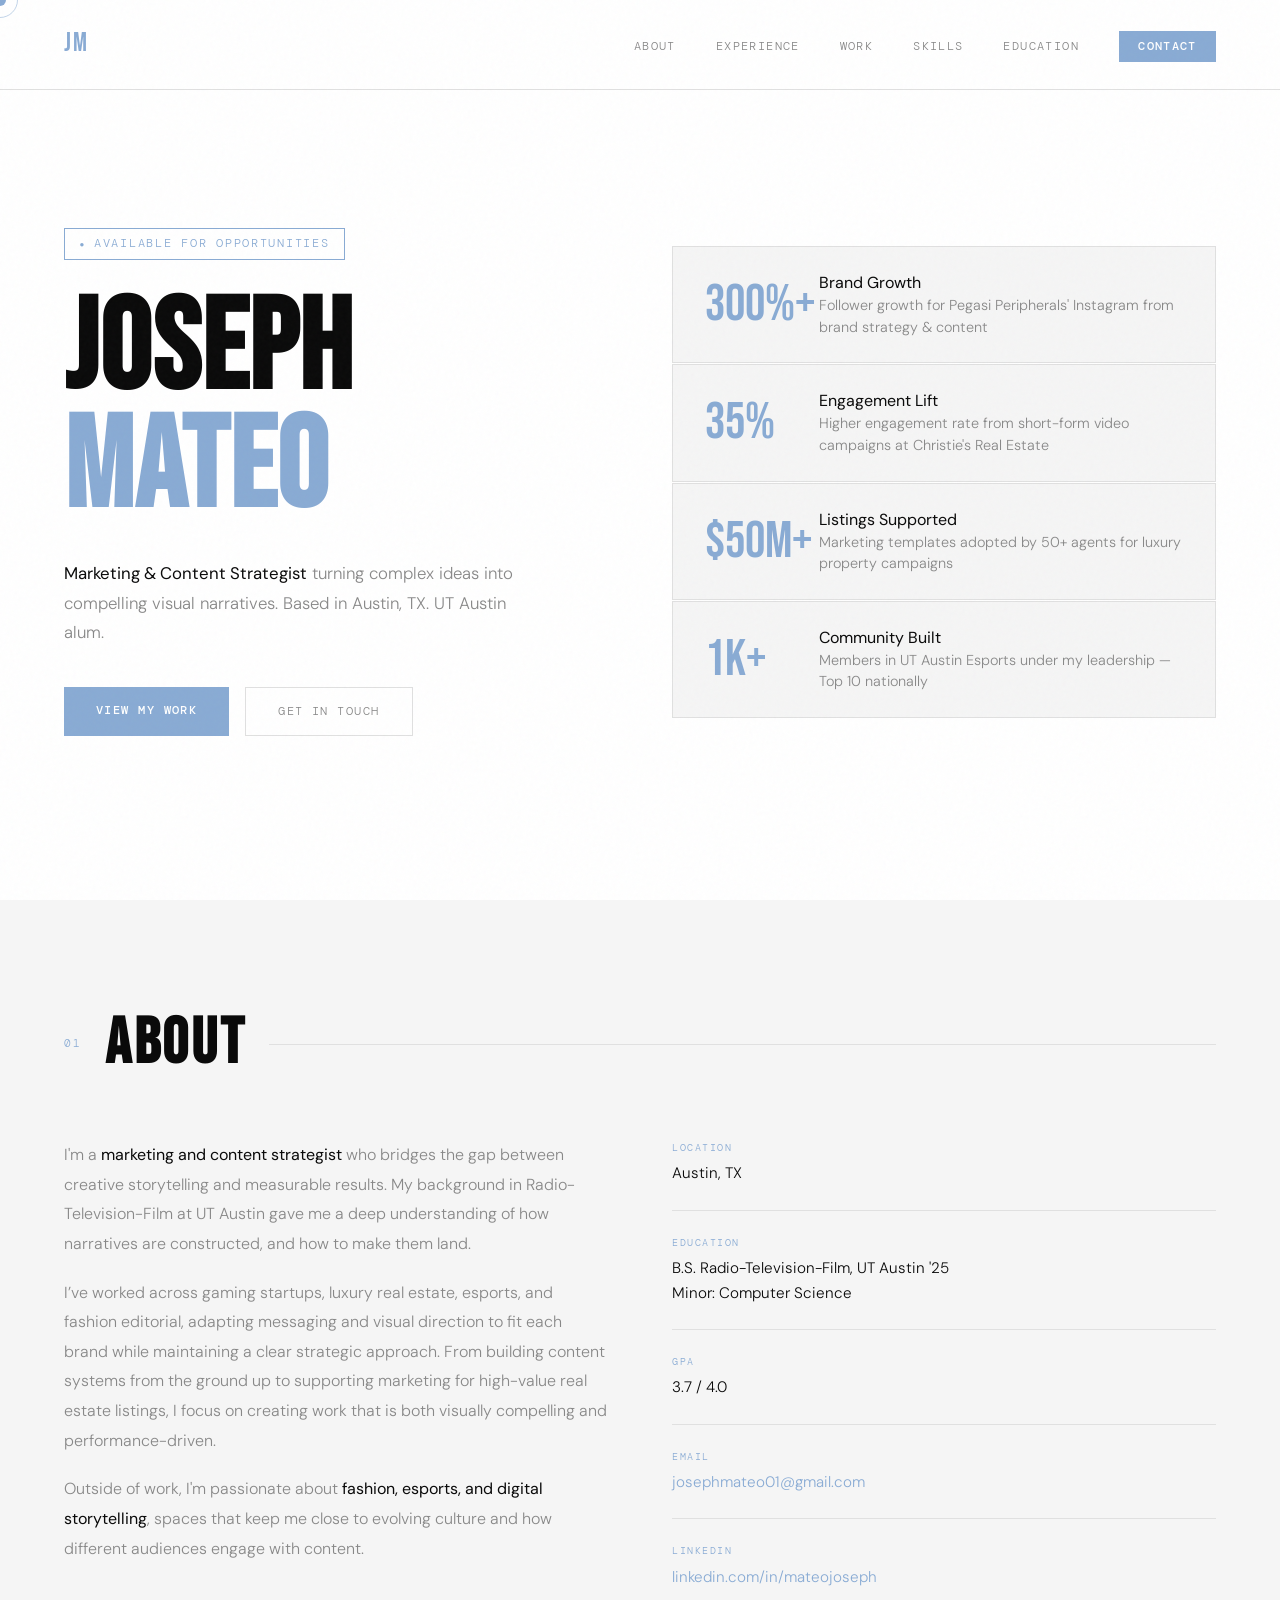
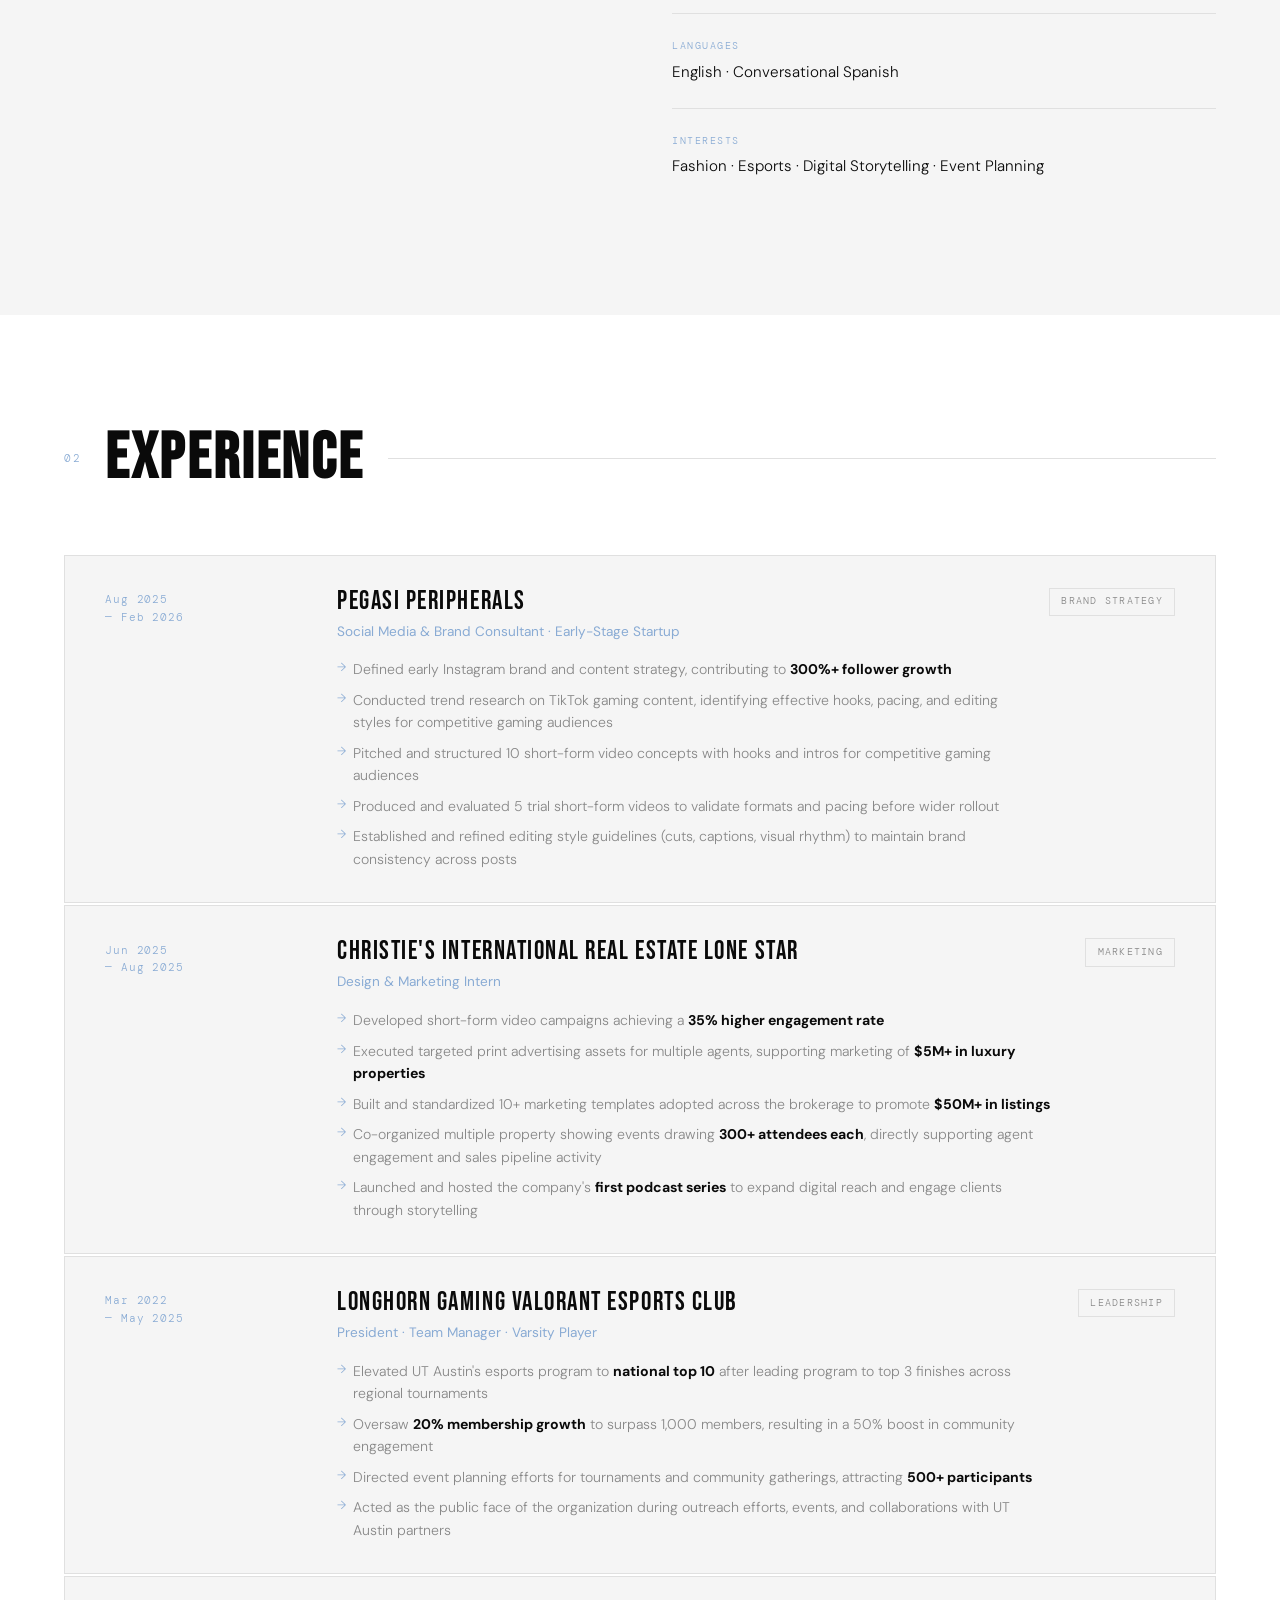
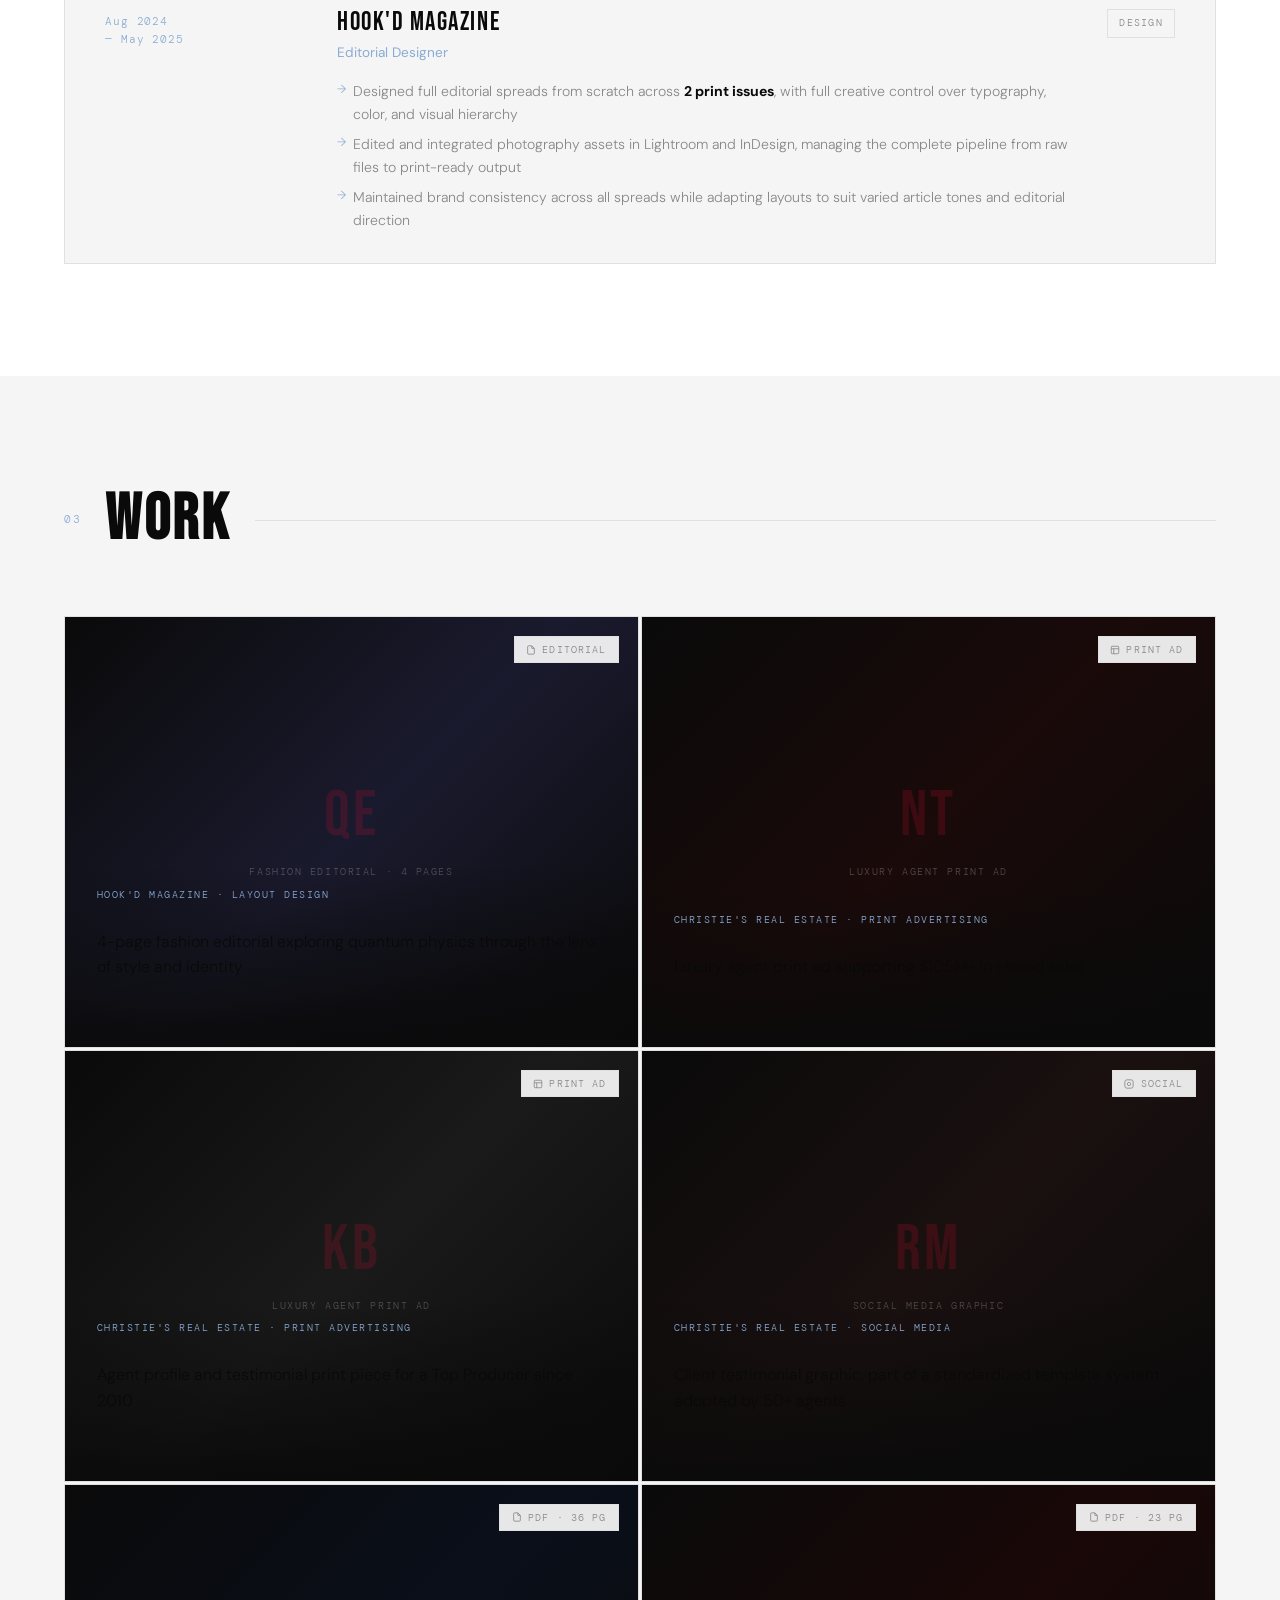
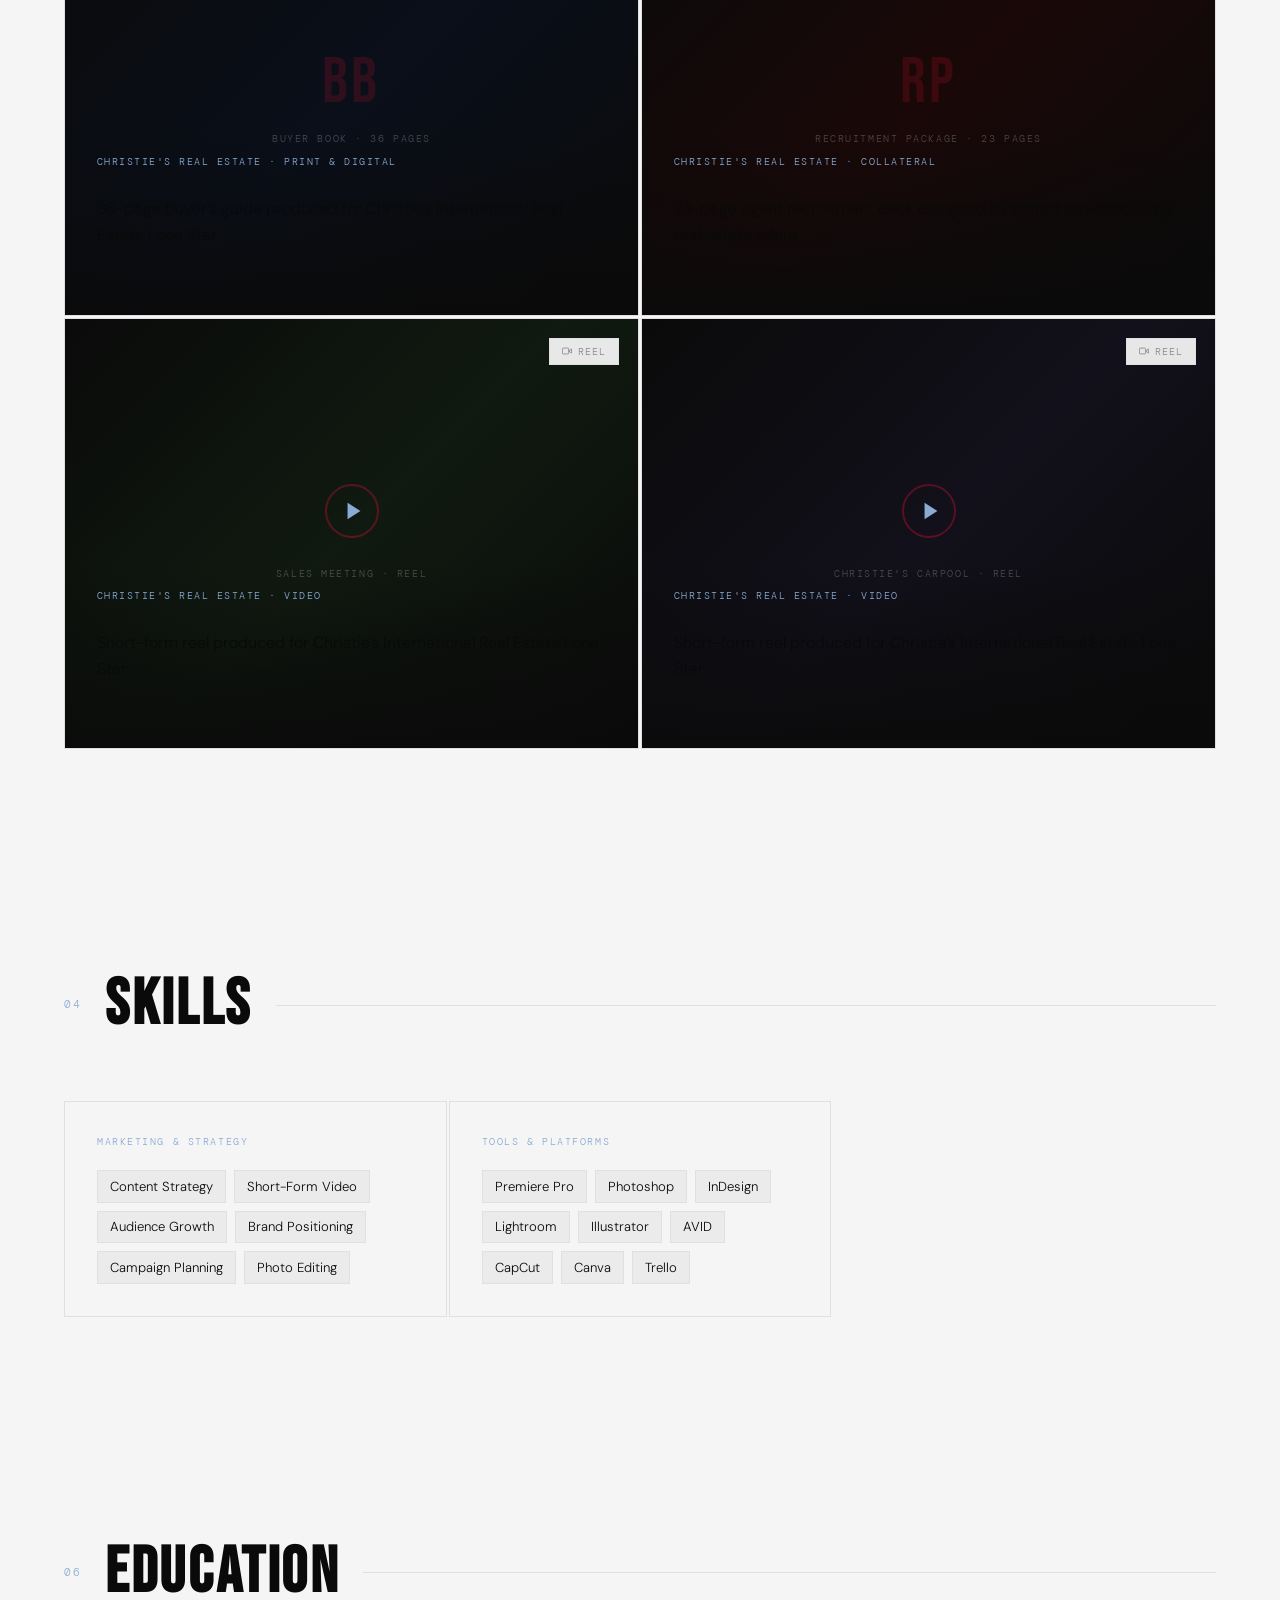
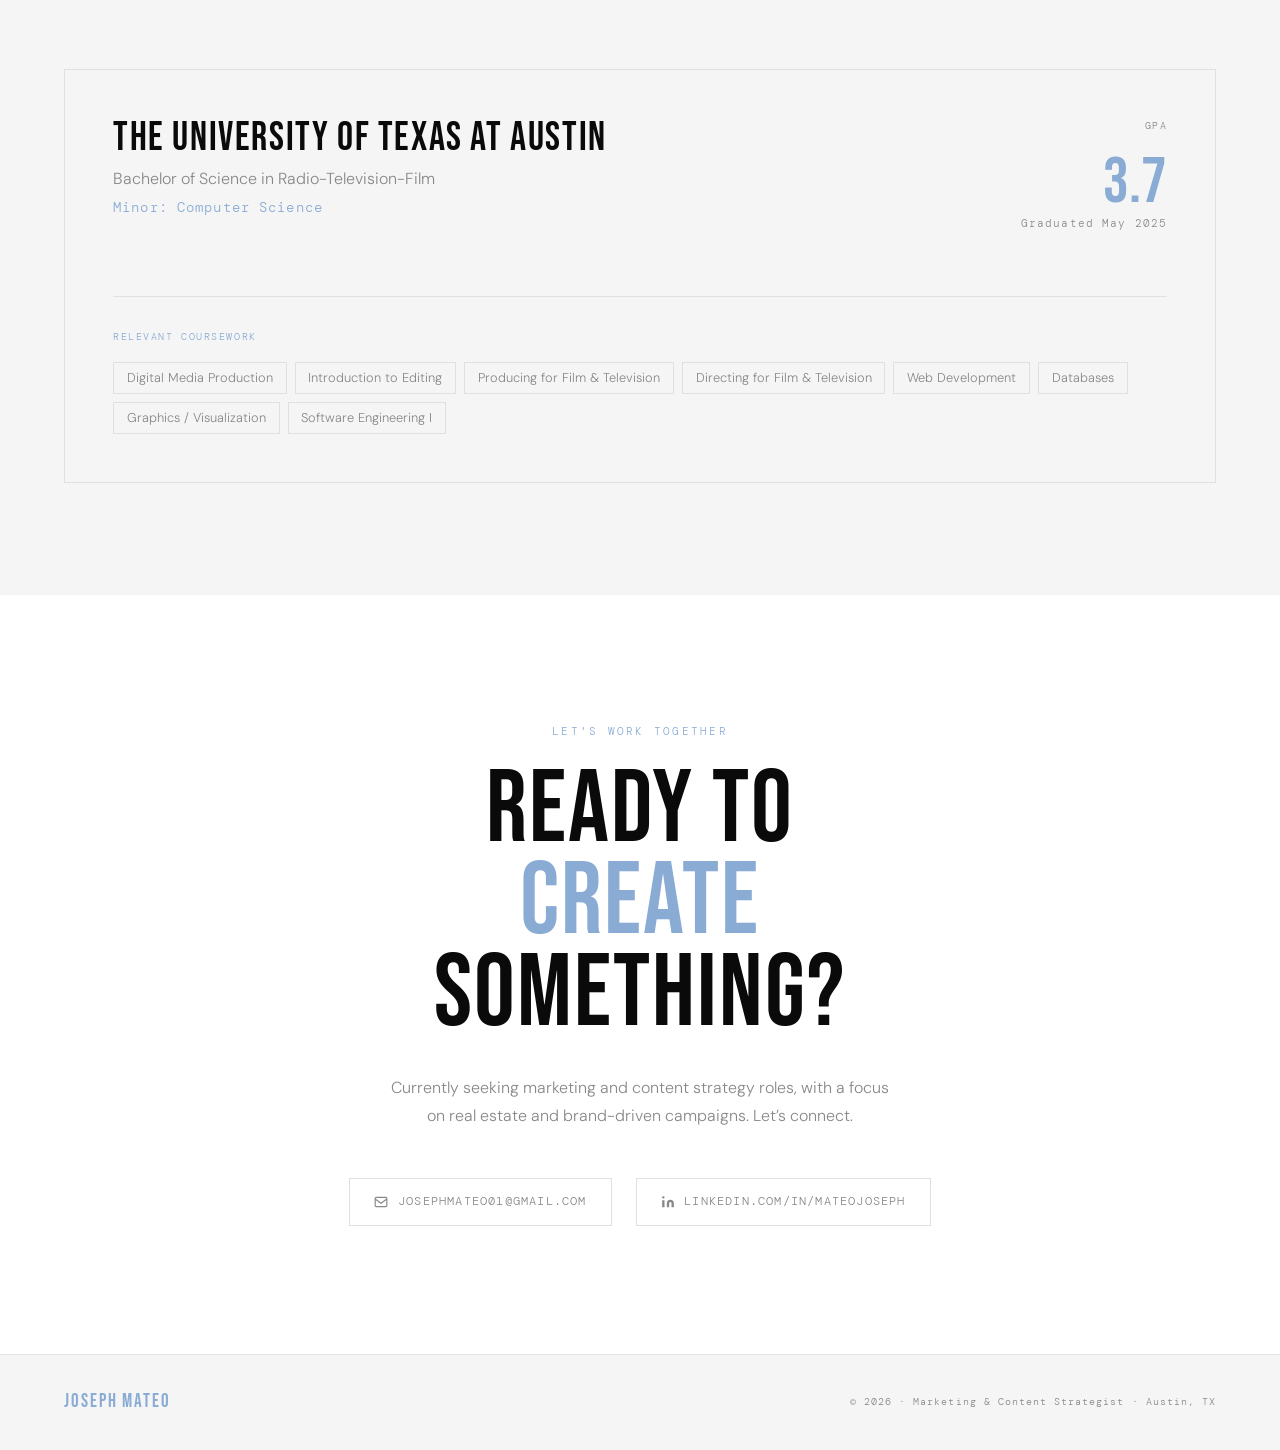
==== index.html @ 62f9e56e "Colors changed, cursor color changed, text update" ====
<!DOCTYPE html>
<html lang="en">
<head>
  <meta charset="UTF-8" />
  <meta name="viewport" content="width=device-width, initial-scale=1.0" />
  <title>Joseph Mateo — Marketing & Content Strategist</title>
  <link rel="preconnect" href="https://fonts.googleapis.com" />
  <link rel="preconnect" href="https://fonts.gstatic.com" crossorigin />
  <link href="https://fonts.googleapis.com/css2?family=Bebas+Neue&family=DM+Sans:ital,opsz,wght@0,9..40,300;0,9..40,400;0,9..40,500;1,9..40,300&family=DM+Mono:wght@400;500&display=swap" rel="stylesheet" />
  <style>
    :root {
      --bg: #FFFFFF;
      --bg2: #F5F5F5;
      --bg3: #EBEBEB;
      --accent: #89ABD4;
      --accent2: #6E92BF;
      --text: #0A0A0A;
      --muted: #888888;
      --border: #E0E0E0;
      --card: #F5F5F5;
    }

    *, *::before, *::after { box-sizing: border-box; margin: 0; padding: 0; }

    html { scroll-behavior: smooth; }

    body {
      background: var(--bg);
      color: var(--text);
      font-family: 'DM Sans', sans-serif;
      font-weight: 300;
      line-height: 1.6;
      overflow-x: hidden;
      cursor: none;
    }

    /* Custom cursor */
    .cursor {
      width: 12px; height: 12px;
      background: var(--accent);
      border-radius: 50%;
      position: fixed;
      top: 0; left: 0;
      pointer-events: none;
      z-index: 9999;
      transform: translate(-50%, -50%);
      transition: transform 0.1s ease, width 0.2s ease, height 0.2s ease, background 0.2s ease;
    }
    .cursor-ring {
      width: 36px; height: 36px;
      border: 1.5px solid var(--accent);
      border-radius: 50%;
      position: fixed;
      top: 0; left: 0;
      pointer-events: none;
      z-index: 9998;
      transform: translate(-50%, -50%);
      transition: transform 0.12s ease, width 0.2s ease, height 0.2s ease, opacity 0.2s ease;
      opacity: 0.5;
    }
    body:hover .cursor { opacity: 1; }

    /* Noise overlay */
    body::before {
      content: '';
      position: fixed;
      inset: 0;
      background-image: url("data:image/svg+xml,%3Csvg viewBox='0 0 256 256' xmlns='http://www.w3.org/2000/svg'%3E%3Cfilter id='noise'%3E%3CfeTurbulence type='fractalNoise' baseFrequency='0.9' numOctaves='4' stitchTiles='stitch'/%3E%3C/filter%3E%3Crect width='100%25' height='100%25' filter='url(%23noise)' opacity='1'/%3E%3C/svg%3E");
      opacity: 0.028;
      pointer-events: none;
      z-index: 9990;
    }

    /* NAV */
    nav {
      position: fixed;
      top: 0; left: 0; right: 0;
      z-index: 100;
      display: flex;
      align-items: center;
      justify-content: space-between;
      padding: 1.5rem 4rem;
      background: rgba(255,255,255,0.92);
      backdrop-filter: blur(12px);
      border-bottom: 1px solid var(--border);
    }
    .nav-logo {
      font-family: 'Bebas Neue', sans-serif;
      font-size: 1.6rem;
      letter-spacing: 0.08em;
      color: var(--accent);
      text-decoration: none;
    }
    .nav-links {
      display: flex;
      gap: 2.5rem;
      list-style: none;
    }
    .nav-links a {
      font-family: 'DM Mono', monospace;
      font-size: 0.72rem;
      letter-spacing: 0.12em;
      text-transform: uppercase;
      color: var(--muted);
      text-decoration: none;
      transition: color 0.2s;
    }
    .nav-links a:hover { color: var(--accent); }
    .nav-cta {
      background: var(--accent);
      color: #FFFFFF !important;
      padding: 0.5rem 1.2rem;
      font-weight: 500 !important;
      color: #FFFFFF;
    }
    .nav-cta:hover { background: var(--accent2); color: #FFFFFF !important; }

    /* HERO */
    #hero {
      min-height: 100vh;
      display: grid;
      grid-template-columns: 1fr 1fr;
      align-items: center;
      padding: 8rem 4rem 4rem;
      position: relative;
      overflow: hidden;
      gap: 4rem;
    }
    .hero-grid-lines {
      display: none;
    }
    .hero-left { position: relative; z-index: 2; }
    .hero-tag {
      display: inline-flex;
      align-items: center;
      gap: 0.5rem;
      font-family: 'DM Mono', monospace;
      font-size: 0.72rem;
      letter-spacing: 0.15em;
      text-transform: uppercase;
      color: var(--accent);
      border: 1px solid var(--accent);
      padding: 0.35rem 0.9rem;
      margin-bottom: 2rem;
      opacity: 0;
      animation: fadeUp 0.7s 0.2s forwards;
    }
    .hero-tag::before { content: '●'; font-size: 0.5rem; }
    h1 {
      font-family: 'Bebas Neue', sans-serif;
      font-size: clamp(5rem, 10vw, 9rem);
      line-height: 0.92;
      letter-spacing: 0.01em;
      color: var(--text);
      opacity: 0;
      animation: fadeUp 0.7s 0.4s forwards;
    }
    h1 span { color: var(--accent); }
    .hero-sub {
      margin-top: 2rem;
      font-size: 1.05rem;
      color: var(--muted);
      max-width: 480px;
      line-height: 1.75;
      opacity: 0;
      animation: fadeUp 0.7s 0.6s forwards;
    }
    .hero-sub strong { color: var(--text); font-weight: 400; }
    .hero-actions {
      display: flex;
      gap: 1rem;
      margin-top: 2.5rem;
      opacity: 0;
      animation: fadeUp 0.7s 0.8s forwards;
    }
    .btn {
      display: inline-block;
      padding: 0.85rem 2rem;
      font-family: 'DM Mono', monospace;
      font-size: 0.75rem;
      letter-spacing: 0.12em;
      text-transform: uppercase;
      text-decoration: none;
      transition: all 0.2s;
      cursor: none;
    }
    .btn-primary {
      background: var(--accent);
      color: #FFFFFF;
      font-weight: 500;
    }
    .btn-primary:hover { background: var(--accent2); transform: translateY(-2px); }
    .btn-secondary {
      border: 1px solid var(--border);
      color: var(--muted);
    }
    .btn-secondary:hover { border-color: var(--accent); color: var(--accent); transform: translateY(-2px); }

    .hero-right {
      position: relative;
      z-index: 2;
      display: flex;
      flex-direction: column;
      gap: 1px;
      opacity: 0;
      animation: fadeIn 1s 1s forwards;
    }
    .stat-card {
      background: var(--card);
      border: 1px solid var(--border);
      padding: 1.5rem 2rem;
      display: flex;
      align-items: center;
      gap: 1.5rem;
      transition: border-color 0.2s, transform 0.2s;
    }
    .stat-card:hover { border-color: var(--accent); transform: translateX(6px); }
    .stat-num {
      font-family: 'Bebas Neue', sans-serif;
      font-size: 3.2rem;
      color: var(--accent);
      line-height: 1;
      min-width: 90px;
    }
    .stat-label {
      font-size: 0.9rem;
      color: var(--muted);
      line-height: 1.5;
    }
    .stat-label strong { display: block; color: var(--text); font-weight: 400; font-size: 1rem; }

    /* SECTION LAYOUT */
    section { padding: 7rem 4rem; }
    .section-header {
      display: flex;
      align-items: center;
      gap: 1.5rem;
      margin-bottom: 4rem;
    }
    .section-num {
      font-family: 'DM Mono', monospace;
      font-size: 0.7rem;
      color: var(--accent);
      letter-spacing: 0.15em;
    }
    h2 {
      font-family: 'Bebas Neue', sans-serif;
      font-size: clamp(2.5rem, 5vw, 4rem);
      letter-spacing: 0.04em;
      line-height: 1;
    }
    .section-line {
      flex: 1;
      height: 1px;
      background: var(--border);
    }

    /* ABOUT */
    #about { background: var(--bg2); }
    .about-grid {
      display: grid;
      grid-template-columns: 1fr 1fr;
      gap: 4rem;
      align-items: start;
    }
    .about-text p {
      color: var(--muted);
      font-size: 1rem;
      line-height: 1.85;
      margin-bottom: 1.2rem;
    }
    .about-text p strong { color: var(--text); font-weight: 400; }
    .about-details { display: flex; flex-direction: column; gap: 1.5rem; }
    .detail-row {
      display: flex;
      flex-direction: column;
      gap: 0.3rem;
      padding-bottom: 1.5rem;
      border-bottom: 1px solid var(--border);
    }
    .detail-row:last-child { border-bottom: none; }
    .detail-label {
      font-family: 'DM Mono', monospace;
      font-size: 0.65rem;
      letter-spacing: 0.15em;
      text-transform: uppercase;
      color: var(--accent);
    }
    .detail-val { font-size: 0.95rem; color: var(--text); }

    /* EXPERIENCE */
    #experience { background: var(--bg); }
    .exp-list { display: flex; flex-direction: column; gap: 2px; }
    .exp-item {
      background: var(--card);
      border: 1px solid var(--border);
      padding: 2rem 2.5rem;
      display: grid;
      grid-template-columns: 200px 1fr auto;
      gap: 2rem;
      align-items: start;
      transition: border-color 0.2s;
      cursor: default;
    }
    .exp-item:hover { border-color: var(--accent); }
    .exp-period {
      font-family: 'DM Mono', monospace;
      font-size: 0.7rem;
      color: var(--accent);
      letter-spacing: 0.08em;
      padding-top: 0.2rem;
      line-height: 1.6;
    }
    .exp-company {
      font-family: 'Bebas Neue', sans-serif;
      font-size: 1.6rem;
      letter-spacing: 0.06em;
      line-height: 1.1;
      margin-bottom: 0.3rem;
    }
    .exp-role {
      font-size: 0.85rem;
      color: var(--accent);
      margin-bottom: 1rem;
      font-weight: 400;
    }
    .exp-bullets {
      list-style: none;
      display: flex;
      flex-direction: column;
      gap: 0.5rem;
    }
    .exp-bullets li {
      font-size: 0.88rem;
      color: var(--muted);
      padding-left: 1rem;
      position: relative;
      line-height: 1.6;
    }
    .exp-bullets li::before {
      content: '→';
      position: absolute;
      left: 0;
      color: var(--accent);
      font-size: 0.75rem;
    }
    .exp-tag {
      font-family: 'DM Mono', monospace;
      font-size: 0.65rem;
      letter-spacing: 0.12em;
      text-transform: uppercase;
      color: var(--muted);
      border: 1px solid var(--border);
      padding: 0.3rem 0.7rem;
      white-space: nowrap;
      align-self: start;
    }

    /* SKILLS */
    #skills { background: var(--bg2); }
    .skills-grid {
      display: grid;
      grid-template-columns: repeat(3, 1fr);
      gap: 2px;
    }
    .skill-group {
      background: var(--card);
      border: 1px solid var(--border);
      padding: 2rem;
      transition: border-color 0.2s;
    }
    .skill-group:hover { border-color: var(--accent); }
    .skill-group-title {
      font-family: 'DM Mono', monospace;
      font-size: 0.65rem;
      letter-spacing: 0.15em;
      text-transform: uppercase;
      color: var(--accent);
      margin-bottom: 1.2rem;
    }
    .skill-tags {
      display: flex;
      flex-wrap: wrap;
      gap: 0.5rem;
    }
    .skill-tag {
      font-size: 0.82rem;
      color: var(--text);
      background: var(--bg3);
      border: 1px solid var(--border);
      padding: 0.3rem 0.75rem;
      transition: all 0.15s;
    }
    .skill-tag:hover { background: var(--accent); color: #FFFFFF; border-color: var(--accent); }

    /* LEADERSHIP */
    #leadership { background: var(--bg); }
    .leadership-grid {
      display: grid;
      grid-template-columns: 1fr 1fr;
      gap: 2px;
    }
    .lead-card {
      background: var(--card);
      border: 1px solid var(--border);
      padding: 2.5rem;
      transition: border-color 0.2s, transform 0.2s;
    }
    .lead-card:hover { border-color: var(--accent); transform: translateY(-4px); }
    .lead-org {
      font-family: 'Bebas Neue', sans-serif;
      font-size: 1.8rem;
      letter-spacing: 0.05em;
      margin-bottom: 0.3rem;
    }
    .lead-role-title {
      font-size: 0.82rem;
      color: var(--accent);
      margin-bottom: 1rem;
      font-family: 'DM Mono', monospace;
      letter-spacing: 0.08em;
    }
    .lead-bullets {
      list-style: none;
      display: flex;
      flex-direction: column;
      gap: 0.5rem;
    }
    .lead-bullets li {
      font-size: 0.87rem;
      color: var(--muted);
      padding-left: 1rem;
      position: relative;
      line-height: 1.6;
    }
    .lead-bullets li::before {
      content: '→';
      position: absolute;
      left: 0;
      color: var(--accent);
      font-size: 0.75rem;
    }

    /* EDUCATION */
    #education { background: var(--bg2); }
    .edu-block {
      background: var(--card);
      border: 1px solid var(--border);
      padding: 3rem;
      display: grid;
      grid-template-columns: 1fr auto;
      gap: 2rem;
      align-items: start;
    }
    .edu-school {
      font-family: 'Bebas Neue', sans-serif;
      font-size: 2.5rem;
      letter-spacing: 0.04em;
      line-height: 1;
      margin-bottom: 0.5rem;
    }
    .edu-degree {
      font-size: 1rem;
      color: var(--muted);
      margin-bottom: 0.3rem;
    }
    .edu-cert {
      font-size: 0.88rem;
      color: var(--accent);
      font-family: 'DM Mono', monospace;
      letter-spacing: 0.08em;
    }
    .edu-right { text-align: right; }
    .edu-gpa {
      font-family: 'Bebas Neue', sans-serif;
      font-size: 4rem;
      color: var(--accent);
      line-height: 1;
    }
    .edu-gpa-label {
      font-family: 'DM Mono', monospace;
      font-size: 0.65rem;
      color: var(--muted);
      letter-spacing: 0.12em;
      text-transform: uppercase;
      margin-bottom: 1rem;
    }
    .edu-year {
      font-family: 'DM Mono', monospace;
      font-size: 0.7rem;
      color: var(--muted);
      letter-spacing: 0.1em;
    }
    .coursework {
      margin-top: 2rem;
      padding-top: 2rem;
      border-top: 1px solid var(--border);
      grid-column: 1 / -1;
    }
    .coursework-label {
      font-family: 'DM Mono', monospace;
      font-size: 0.65rem;
      color: var(--accent);
      letter-spacing: 0.15em;
      text-transform: uppercase;
      margin-bottom: 1rem;
    }
    .coursework-tags {
      display: flex;
      flex-wrap: wrap;
      gap: 0.5rem;
    }
    .course-tag {
      font-size: 0.8rem;
      color: var(--muted);
      border: 1px solid var(--border);
      padding: 0.3rem 0.8rem;
    }

    /* CONTACT */
    #contact {
      background: var(--bg);
      text-align: center;
      padding: 8rem 4rem;
    }
    .contact-eyebrow {
      font-family: 'DM Mono', monospace;
      font-size: 0.7rem;
      letter-spacing: 0.2em;
      text-transform: uppercase;
      color: var(--accent);
      margin-bottom: 1.5rem;
    }
    .contact-headline {
      font-family: 'Bebas Neue', sans-serif;
      font-size: clamp(3rem, 8vw, 7rem);
      letter-spacing: 0.02em;
      line-height: 0.9;
      margin-bottom: 2rem;
    }
    .contact-headline span { color: var(--accent); }
    .contact-sub {
      color: var(--muted);
      font-size: 1rem;
      max-width: 500px;
      margin: 0 auto 3rem;
      line-height: 1.75;
    }
    .contact-links {
      display: flex;
      justify-content: center;
      gap: 1.5rem;
      flex-wrap: wrap;
    }
    .contact-link {
      display: flex;
      align-items: center;
      gap: 0.6rem;
      font-family: 'DM Mono', monospace;
      font-size: 0.75rem;
      letter-spacing: 0.1em;
      text-transform: uppercase;
      color: var(--muted);
      text-decoration: none;
      border: 1px solid var(--border);
      padding: 0.85rem 1.5rem;
      transition: all 0.2s;
    }
    .contact-link:hover { color: var(--accent); border-color: var(--accent); transform: translateY(-3px); }
    .contact-link svg { width: 14px; height: 14px; }

    /* FOOTER */
    footer {
      background: var(--bg2);
      border-top: 1px solid var(--border);
      padding: 2rem 4rem;
      display: flex;
      justify-content: space-between;
      align-items: center;
    }
    .footer-logo {
      font-family: 'Bebas Neue', sans-serif;
      font-size: 1.2rem;
      color: var(--accent);
      letter-spacing: 0.1em;
    }
    .footer-copy {
      font-family: 'DM Mono', monospace;
      font-size: 0.65rem;
      color: var(--muted);
      letter-spacing: 0.1em;
    }

    /* ANIMATIONS */
    @keyframes fadeUp {
      from { opacity: 0; transform: translateY(24px); }
      to { opacity: 1; transform: translateY(0); }
    }
    @keyframes fadeIn {
      from { opacity: 0; }
      to { opacity: 1; }
    }

    .reveal {
      opacity: 0;
      transform: translateY(30px);
      transition: opacity 0.7s ease, transform 0.7s ease;
    }
    .reveal.visible {
      opacity: 1;
      transform: translateY(0);
    }

    /* WORK */
    #work { background: var(--bg2); }
    .work-grid {
      display: grid;
      grid-template-columns: repeat(2, 1fr);
      gap: 2px;
    }
    .work-card {
      position: relative;
      background: var(--card);
      border: 1px solid var(--border);
      overflow: hidden;
      cursor: none;
    }
    .work-card-thumb {
      width: 100%;
      aspect-ratio: 4/3;
      object-fit: cover;
      display: block;
      transition: transform 0.5s ease, filter 0.3s ease;
      filter: grayscale(20%);
    }
    .work-card:hover .work-card-thumb {
      transform: scale(1.04);
      filter: grayscale(0%);
    }
    .work-card-thumb-placeholder {
      width: 100%;
      aspect-ratio: 4/3;
      display: flex;
      align-items: center;
      justify-content: center;
      flex-direction: column;
      gap: 1rem;
      transition: transform 0.5s ease;
    }
    .work-card:hover .work-card-thumb-placeholder { transform: scale(1.04); }
    .placeholder-quantum { background: linear-gradient(135deg, #0a0a0a 0%, #1a1a2e 50%, #0a0a0a 100%); }
    .placeholder-kim { background: linear-gradient(135deg, #0a0a0a 0%, #1a1a1a 50%, #0a0a0a 100%); }
    .placeholder-naomi { background: linear-gradient(135deg, #0a0a0a 0%, #1a0a0a 50%, #0a0a0a 100%); }
    .placeholder-robert { background: linear-gradient(135deg, #0a0a0a 0%, #1a1010 50%, #0a0a0a 100%); }
    .placeholder-sales { background: linear-gradient(135deg, #0a0a0a 0%, #101a10 50%, #0a0a0a 100%); }
    .placeholder-buyer { background: linear-gradient(135deg, #0a0a0a 0%, #0a0f1a 50%, #0a0a0a 100%); }
    .placeholder-recruit { background: linear-gradient(135deg, #0a0a0a 0%, #1a0808 50%, #0a0a0a 100%); }
    .placeholder-carpool { background: linear-gradient(135deg, #0a0a0a 0%, #12101a 50%, #0a0a0a 100%); }

    /* Reel / video card play button */
    .play-icon {
      width: 54px; height: 54px;
      border: 2px solid rgba(200,16,46,0.4);
      border-radius: 50%;
      display: flex; align-items: center; justify-content: center;
      transition: border-color 0.3s, background 0.3s;
    }
    .work-card:hover .play-icon {
      border-color: var(--accent);
      background: rgba(200,16,46,0.08);
    }
    .play-icon svg { margin-left: 4px; }
    .placeholder-icon {
      font-family: 'Bebas Neue', sans-serif;
      font-size: 4rem;
      letter-spacing: 0.05em;
      color: rgba(200,16,46,0.2);
      line-height: 1;
    }
    .placeholder-label {
      font-family: 'DM Mono', monospace;
      font-size: 0.65rem;
      letter-spacing: 0.15em;
      text-transform: uppercase;
      color: rgba(255,255,255,0.25);
    }
    .work-card-info {
      position: absolute;
      bottom: 0; left: 0; right: 0;
      padding: 1.5rem 2rem;
      background: linear-gradient(to top, rgba(10,10,10,0.92) 0%, transparent 100%);
    }
    .work-card-tag {
      font-family: 'DM Mono', monospace;
      font-size: 0.62rem;
      letter-spacing: 0.15em;
      text-transform: uppercase;
      color: var(--accent);
      margin-bottom: 0.4rem;
      display: block;
    }
    .work-card-title {
      font-family: 'Bebas Neue', sans-serif;
      font-size: 1.5rem;
      letter-spacing: 0.05em;
      line-height: 1.1;
      color: #F5F0E8;
      font-size: 0.82rem;
      color: var(--muted);
      margin-top: 0.4rem;
      line-height: 1.5;
      opacity: 0;
      transform: translateY(6px);
      transition: opacity 0.3s ease, transform 0.3s ease;
    }
    .work-card:hover .work-card-desc { opacity: 1; transform: translateY(0); }
    .work-card-btn {
      display: inline-flex;
      align-items: center;
      gap: 0.5rem;
      margin-top: 0.8rem;
      font-family: 'DM Mono', monospace;
      font-size: 0.68rem;
      letter-spacing: 0.12em;
      text-transform: uppercase;
      color: var(--accent);
      border: 1px solid var(--accent);
      padding: 0.45rem 1rem;
      background: transparent;
      cursor: none;
      opacity: 0;
      transform: translateY(6px);
      transition: opacity 0.3s ease, transform 0.3s ease, background 0.2s, color 0.2s;
    }
    .work-card:hover .work-card-btn { opacity: 1; transform: translateY(0); }
    .work-card-btn:hover { background: var(--accent); color: #FFFFFF; }
    .work-card-type-badge {
      position: absolute;
      top: 1.2rem; right: 1.2rem;
      background: rgba(255,255,255,0.9);
      border: 1px solid var(--border);
      padding: 0.3rem 0.7rem;
      font-family: 'DM Mono', monospace;
      font-size: 0.6rem;
      letter-spacing: 0.12em;
      text-transform: uppercase;
      color: var(--muted);
      display: flex;
      align-items: center;
      gap: 0.4rem;
      backdrop-filter: blur(4px);
    }

    /* MODAL */
    .modal-overlay {
      position: fixed;
      inset: 0;
      background: rgba(10,10,10,0.95);
      z-index: 1000;
      display: flex;
      align-items: center;
      justify-content: center;
      opacity: 0;
      pointer-events: none;
      transition: opacity 0.3s ease;
      padding: 2rem;
    }
    .modal-overlay.open { opacity: 1; pointer-events: all; }
    .modal-inner {
      position: relative;
      width: 100%;
      max-width: 1000px;
      max-height: 90vh;
      display: flex;
      flex-direction: column;
      background: var(--card);
      border: 1px solid var(--border);
    }
    .modal-header {
      display: flex;
      align-items: center;
      justify-content: space-between;
      padding: 1.2rem 1.5rem;
      border-bottom: 1px solid var(--border);
      flex-shrink: 0;
    }
    .modal-title-block { display: flex; flex-direction: column; gap: 0.2rem; }
    .modal-tag {
      font-family: 'DM Mono', monospace;
      font-size: 0.62rem;
      letter-spacing: 0.15em;
      text-transform: uppercase;
      color: var(--accent);
    }
    .modal-title {
      font-family: 'Bebas Neue', sans-serif;
      font-size: 1.6rem;
      letter-spacing: 0.06em;
      line-height: 1;
    }
    .modal-close {
      background: none;
      border: 1px solid var(--border);
      color: var(--muted);
      width: 36px; height: 36px;
      display: flex;
      align-items: center;
      justify-content: center;
      cursor: none;
      font-size: 1.1rem;
      transition: border-color 0.2s, color 0.2s;
      flex-shrink: 0;
    }
    .modal-close:hover { border-color: var(--accent); color: var(--accent); }
    .modal-body {
      flex: 1;
      overflow-y: auto;
      display: flex;
      align-items: flex-start;
      justify-content: center;
      padding: 1.5rem;
      min-height: 0;
    }
    .modal-body img { max-width: 100%; max-height: 72vh; object-fit: contain; display: block; }
    .modal-body iframe { width: 100%; height: 72vh; border: none; }
    .modal-footer {
      padding: 1rem 1.5rem;
      border-top: 1px solid var(--border);
      display: flex;
      align-items: center;
      justify-content: space-between;
      flex-shrink: 0;
      gap: 1rem;
    }
    .modal-desc { font-size: 0.83rem; color: var(--muted); line-height: 1.5; }
    .modal-open-btn {
      font-family: 'DM Mono', monospace;
      font-size: 0.68rem;
      letter-spacing: 0.1em;
      text-transform: uppercase;
      color: var(--accent);
      text-decoration: none;
      border: 1px solid var(--accent);
      padding: 0.5rem 1rem;
      transition: background 0.2s, color 0.2s;
      white-space: nowrap;
      flex-shrink: 0;
    }
    .modal-open-btn:hover { background: var(--accent); color: #FFFFFF; }

    @media (max-width: 900px) {
      .work-grid { grid-template-columns: 1fr; }
      .modal-overlay { padding: 1rem; }
      .modal-body iframe { height: 60vh; }
    }

    ::-webkit-scrollbar { width: 4px; }
    ::-webkit-scrollbar-track { background: var(--bg2); }
    ::-webkit-scrollbar-thumb { background: var(--accent); }

    /* MOBILE */
    @media (max-width: 900px) {
      nav { padding: 1.2rem 1.5rem; }
      .nav-links { display: none; }
      #hero { grid-template-columns: 1fr; padding: 7rem 1.5rem 4rem; gap: 3rem; }
      section { padding: 5rem 1.5rem; }
      .about-grid, .leadership-grid { grid-template-columns: 1fr; }
      .skills-grid { grid-template-columns: 1fr 1fr; }
      .exp-item { grid-template-columns: 1fr; }
      .exp-tag { display: none; }
      .edu-block { grid-template-columns: 1fr; }
      footer { flex-direction: column; gap: 1rem; text-align: center; }
      .contact-links { flex-direction: column; align-items: center; }
      h1 { font-size: clamp(3.5rem, 15vw, 6rem); }
    }
  </style>
</head>
<body>

  <!-- Cursor -->
  <div class="cursor" id="cursor"></div>
  <div class="cursor-ring" id="cursorRing"></div>

  <!-- NAV -->
  <nav>
    <a href="#hero" class="nav-logo">JM</a>
    <ul class="nav-links">
      <li><a href="#about">About</a></li>
      <li><a href="#experience">Experience</a></li>
      <li><a href="#work">Work</a></li>
      <li><a href="#skills">Skills</a></li>
      <li><a href="#education">Education</a></li>
      <li><a href="#contact" class="nav-cta">Contact</a></li>
    </ul>
  </nav>

  <!-- HERO -->
  <section id="hero">
    <div class="hero-grid-lines"></div>
    <div class="hero-left">
      <div class="hero-tag">Available for opportunities</div>
      <h1>JOSEPH<br><span>MATEO</span></h1>
      <p class="hero-sub">
        <strong>Marketing & Content Strategist</strong> turning complex ideas into compelling visual narratives. Based in Austin, TX. UT Austin alum.
      </p>
      <div class="hero-actions">
        <a href="#work" class="btn btn-primary">View My Work</a>
        <a href="#contact" class="btn btn-secondary" id="heroEmailBtn">Get In Touch</a>
      </div>
    </div>
    <div class="hero-right">
      <div class="stat-card">
        <div class="stat-num">300%+</div>
        <div class="stat-label">
          <strong>Brand Growth</strong>
          Follower growth for Pegasi Peripherals' Instagram from brand strategy & content
        </div>
      </div>
      <div class="stat-card">
        <div class="stat-num">35%</div>
        <div class="stat-label">
          <strong>Engagement Lift</strong>
          Higher engagement rate from short-form video campaigns at Christie's Real Estate
        </div>
      </div>
      <div class="stat-card">
        <div class="stat-num">$50M+</div>
        <div class="stat-label">
          <strong>Listings Supported</strong>
          Marketing templates adopted by 50+ agents for luxury property campaigns
        </div>
      </div>
      <div class="stat-card">
        <div class="stat-num">1K+</div>
        <div class="stat-label">
          <strong>Community Built</strong>
          Members in UT Austin Esports under my leadership — Top 10 nationally
        </div>
      </div>
    </div>
  </section>

  <!-- ABOUT -->
  <section id="about">
    <div class="section-header reveal">
      <span class="section-num">01</span>
      <h2>About</h2>
      <div class="section-line"></div>
    </div>
    <div class="about-grid">
      <div class="about-text reveal">
        <p>I'm a <strong>marketing and content strategist</strong> who bridges the gap between creative storytelling and measurable results. My background in Radio-Television-Film at UT Austin gave me a deep understanding of how narratives are constructed, and how to make them land.</p>
        <p>I’ve worked across gaming startups, luxury real estate, esports, and fashion editorial, adapting messaging and visual direction to fit each brand while maintaining a clear strategic approach. From building content systems from the ground up to supporting marketing for high-value real estate listings, I focus on creating work that is both visually compelling and performance-driven.</p>
        <p>Outside of work, I'm passionate about <strong>fashion, esports, and digital storytelling</strong>, spaces that keep me close to evolving culture and how different audiences engage with content.</p>
      </div>
      <div class="about-details reveal">
        <div class="detail-row">
          <span class="detail-label">Location</span>
          <span class="detail-val">Austin, TX</span>
        </div>
        <div class="detail-row">
          <span class="detail-label">Education</span>
          <span class="detail-val">B.S. Radio-Television-Film, UT Austin '25<br>Minor: Computer Science</span>
        </div>
        <div class="detail-row">
          <span class="detail-label">GPA</span>
          <span class="detail-val">3.7 / 4.0</span>
        </div>
        <div class="detail-row">
          <span class="detail-label">Email</span>
          <span class="detail-val"><a id="emailAbout" href="#" style="color:var(--accent);text-decoration:none;"></a></span>
        </div>
        <div class="detail-row">
          <span class="detail-label">LinkedIn</span>
          <span class="detail-val"><a href="https://linkedin.com/in/mateojoseph/" target="_blank" style="color:var(--accent);text-decoration:none;">linkedin.com/in/mateojoseph</a></span>
        </div>
        <div class="detail-row">
          <span class="detail-label">Languages</span>
          <span class="detail-val">English · Conversational Spanish</span>
        </div>
        <div class="detail-row">
          <span class="detail-label">Interests</span>
          <span class="detail-val">Fashion · Esports · Digital Storytelling · Event Planning</span>
        </div>
      </div>
    </div>
  </section>

  <!-- EXPERIENCE -->
  <section id="experience">
    <div class="section-header reveal">
      <span class="section-num">02</span>
      <h2>Experience</h2>
      <div class="section-line"></div>
    </div>
    <div class="exp-list">

      <div class="exp-item reveal">
        <div class="exp-period">Aug 2025<br>— Feb 2026</div>
        <div>
          <div class="exp-company">Pegasi Peripherals</div>
          <div class="exp-role">Social Media & Brand Consultant · Early-Stage Startup</div>
          <ul class="exp-bullets">
            <li>Defined early Instagram brand and content strategy, contributing to <strong style="color:var(--text)">300%+ follower growth</strong></li>
            <li>Conducted trend research on TikTok gaming content, identifying effective hooks, pacing, and editing styles for competitive gaming audiences</li>
            <li>Pitched and structured 10 short-form video concepts with hooks and intros for competitive gaming audiences</li>
            <li>Produced and evaluated 5 trial short-form videos to validate formats and pacing before wider rollout</li>
            <li>Established and refined editing style guidelines (cuts, captions, visual rhythm) to maintain brand consistency across posts</li>
          </ul>
        </div>
        <span class="exp-tag">Brand Strategy</span>
      </div>

      <div class="exp-item reveal">
        <div class="exp-period">Jun 2025<br>— Aug 2025</div>
        <div>
          <div class="exp-company">Christie's International Real Estate Lone Star</div>
          <div class="exp-role">Design & Marketing Intern</div>
          <ul class="exp-bullets">
            <li>Developed short-form video campaigns achieving a <strong style="color:var(--text)">35% higher engagement rate</strong></li>
            <li>Executed targeted print advertising assets for multiple agents, supporting marketing of <strong style="color:var(--text)">$5M+ in luxury properties</strong></li>
            <li>Built and standardized 10+ marketing templates adopted across the brokerage to promote <strong style="color:var(--text)">$50M+ in listings</strong></li>
            <li>Co-organized multiple property showing events drawing <strong style="color:var(--text)">300+ attendees each</strong>, directly supporting agent engagement and sales pipeline activity</li>
            <li>Launched and hosted the company's <strong style="color:var(--text)">first podcast series</strong> to expand digital reach and engage clients through storytelling</li>
          </ul>
        </div>
        <span class="exp-tag">Marketing</span>
      </div>

      <div class="exp-item reveal">
        <div class="exp-period">Mar 2022<br>— May 2025</div>
        <div>
          <div class="exp-company">Longhorn Gaming Valorant Esports Club</div>
          <div class="exp-role">President · Team Manager · Varsity Player</div>
          <ul class="exp-bullets">
            <li>Elevated UT Austin's esports program to <strong style="color:var(--text)">national top 10</strong> after leading program to top 3 finishes across regional tournaments</li>
            <li>Oversaw <strong style="color:var(--text)">20% membership growth</strong> to surpass 1,000 members, resulting in a 50% boost in community engagement</li>
            <li>Directed event planning efforts for tournaments and community gatherings, attracting <strong style="color:var(--text)">500+ participants</strong></li>
            <li>Acted as the public face of the organization during outreach efforts, events, and collaborations with UT Austin partners</li>
          </ul>
        </div>
        <span class="exp-tag">Leadership</span>
      </div>

      <div class="exp-item reveal">
        <div class="exp-period">Aug 2024<br>— May 2025</div>
        <div>
          <div class="exp-company">Hook'd Magazine</div>
          <div class="exp-role">Editorial Designer</div>
          <ul class="exp-bullets">
            <li>Designed full editorial spreads from scratch across <strong style="color:var(--text)">2 print issues</strong>, with full creative control over typography, color, and visual hierarchy</li>
            <li>Edited and integrated photography assets in Lightroom and InDesign, managing the complete pipeline from raw files to print-ready output</li>
            <li>Maintained brand consistency across all spreads while adapting layouts to suit varied article tones and editorial direction</li>
          </ul>
        </div>
        <span class="exp-tag">Design</span>
      </div>

    </div>
  </section>

  <!-- WORK -->
  <section id="work">
    <div class="section-header reveal">
      <span class="section-num">03</span>
      <h2>Work</h2>
      <div class="section-line"></div>
    </div>
    <div class="work-grid">

      <div class="work-card reveal" onclick="openModal('quantum')">
        <div class="work-card-thumb-placeholder placeholder-quantum">
          <div class="placeholder-icon">QE</div>
          <div class="placeholder-label">Fashion Editorial · 4 Pages</div>
        </div>
        <div class="work-card-type-badge">
          <svg width="10" height="10" viewBox="0 0 24 24" fill="none" stroke="currentColor" stroke-width="2"><path d="M14 2H6a2 2 0 0 0-2 2v16a2 2 0 0 0 2 2h12a2 2 0 0 0 2-2V8z"/><polyline points="14 2 14 8 20 8"/></svg>
          Editorial
        </div>
        <div class="work-card-info">
          <span class="work-card-tag">Hook'd Magazine · Layout Design</span>
          <div class="work-card-title">Quantum Entanglement</div>
          <div class="work-card-desc">4-page fashion editorial exploring quantum physics through the lens of style and identity</div>
          <button class="work-card-btn">View Spread →</button>
        </div>
      </div>

      <div class="work-card reveal" onclick="openModal('naomi')">
        <div class="work-card-thumb-placeholder placeholder-naomi">
          <div class="placeholder-icon">NT</div>
          <div class="placeholder-label">Luxury Agent Print Ad</div>
        </div>
        <div class="work-card-type-badge">
          <svg width="10" height="10" viewBox="0 0 24 24" fill="none" stroke="currentColor" stroke-width="2"><rect x="3" y="3" width="18" height="18" rx="2"/><path d="M3 9h18M9 21V9"/></svg>
          Print Ad
        </div>
        <div class="work-card-info">
          <span class="work-card-tag">Christie's Real Estate · Print Advertising</span>
          <div class="work-card-title">Naomi Thurston</div>
          <div class="work-card-desc">Luxury agent print ad supporting $105M+ in closed sales</div>
          <button class="work-card-btn">View Ad →</button>
        </div>
      </div>

      <div class="work-card reveal" onclick="openModal('kim')">
        <div class="work-card-thumb-placeholder placeholder-kim">
          <div class="placeholder-icon">KB</div>
          <div class="placeholder-label">Luxury Agent Print Ad</div>
        </div>
        <div class="work-card-type-badge">
          <svg width="10" height="10" viewBox="0 0 24 24" fill="none" stroke="currentColor" stroke-width="2"><rect x="3" y="3" width="18" height="18" rx="2"/><path d="M3 9h18M9 21V9"/></svg>
          Print Ad
        </div>
        <div class="work-card-info">
          <span class="work-card-tag">Christie's Real Estate · Print Advertising</span>
          <div class="work-card-title">Kim Burke</div>
          <div class="work-card-desc">Agent profile and testimonial print piece for a Top Producer since 2010</div>
          <button class="work-card-btn">View Ad →</button>
        </div>
      </div>

      <div class="work-card reveal" onclick="openModal('robert')">
        <div class="work-card-thumb-placeholder placeholder-robert">
          <div class="placeholder-icon">RM</div>
          <div class="placeholder-label">Social Media Graphic</div>
        </div>
        <div class="work-card-type-badge">
          <svg width="10" height="10" viewBox="0 0 24 24" fill="none" stroke="currentColor" stroke-width="2"><rect x="2" y="2" width="20" height="20" rx="5"/><path d="M16 11.37A4 4 0 1 1 12.63 8 4 4 0 0 1 16 11.37z"/><line x1="17.5" y1="6.5" x2="17.51" y2="6.5"/></svg>
          Social
        </div>
        <div class="work-card-info">
          <span class="work-card-tag">Christie's Real Estate · Social Media</span>
          <div class="work-card-title">Robert Mexquitic</div>
          <div class="work-card-desc">Client testimonial graphic, part of a standardized template system adopted by 50+ agents</div>
          <button class="work-card-btn">View Graphic →</button>
        </div>
      </div>

      <!-- Buyer Book PDF -->
      <div class="work-card reveal" onclick="openModal('buyerBook')">
        <div class="work-card-thumb-placeholder placeholder-buyer">
          <div class="placeholder-icon">BB</div>
          <div class="placeholder-label">Buyer Book · 36 Pages</div>
        </div>
        <div class="work-card-type-badge">
          <svg width="10" height="10" viewBox="0 0 24 24" fill="none" stroke="currentColor" stroke-width="2"><path d="M14 2H6a2 2 0 0 0-2 2v16a2 2 0 0 0 2 2h12a2 2 0 0 0 2-2V8z"/><polyline points="14 2 14 8 20 8"/></svg>
          PDF · 36 pg
        </div>
        <div class="work-card-info">
          <span class="work-card-tag">Christie's Real Estate · Print & Digital</span>
          <div class="work-card-title">Buyer Book</div>
          <div class="work-card-desc">36-page buyer's guide produced for Christie's International Real Estate Lone Star</div>
          <button class="work-card-btn">View Book →</button>
        </div>
      </div>

      <!-- Recruitment Package PDF -->
      <div class="work-card reveal" onclick="openModal('recruitment')">
        <div class="work-card-thumb-placeholder placeholder-recruit">
          <div class="placeholder-icon">RP</div>
          <div class="placeholder-label">Recruitment Package · 23 Pages</div>
        </div>
        <div class="work-card-type-badge">
          <svg width="10" height="10" viewBox="0 0 24 24" fill="none" stroke="currentColor" stroke-width="2"><path d="M14 2H6a2 2 0 0 0-2 2v16a2 2 0 0 0 2 2h12a2 2 0 0 0 2-2V8z"/><polyline points="14 2 14 8 20 8"/></svg>
          PDF · 23 pg
        </div>
        <div class="work-card-info">
          <span class="work-card-tag">Christie's Real Estate · Collateral</span>
          <div class="work-card-title">Recruitment Package</div>
          <div class="work-card-desc">23-page agent recruitment deck designed to attract top-producing real estate talent</div>
          <button class="work-card-btn">View Package →</button>
        </div>

      </div>

            <!-- Sales Meeting Reel -->
            <div class="work-card reveal" onclick="openModal('salesMeeting')">
              <div class="work-card-thumb-placeholder placeholder-sales">
                <div class="play-icon">
                  <svg width="22" height="22" viewBox="0 0 24 24" fill="var(--accent)"><polygon points="5 3 19 12 5 21 5 3"/></svg>
                </div>
                <div class="placeholder-label" style="margin-top:0.75rem;">Sales Meeting · Reel</div>
              </div>
              <div class="work-card-type-badge">
                <svg width="10" height="10" viewBox="0 0 24 24" fill="none" stroke="currentColor" stroke-width="2"><polygon points="23 7 16 12 23 17 23 7"/><rect x="1" y="5" width="15" height="14" rx="2"/></svg>
                Reel
              </div>
              <div class="work-card-info">
                <span class="work-card-tag">Christie's Real Estate · Video</span>
                <div class="work-card-title">Sales Meeting</div>
                <div class="work-card-desc">Short-form reel produced for Christie's International Real Estate Lone Star</div>
                <button class="work-card-btn">Watch Reel →</button>
              </div>
            </div>

      <!-- Christie's Carpool Reel -->
      <div class="work-card reveal" onclick="openModal('carpool')">
        <div class="work-card-thumb-placeholder placeholder-carpool">
          <div class="play-icon">
            <svg width="22" height="22" viewBox="0 0 24 24" fill="var(--accent)"><polygon points="5 3 19 12 5 21 5 3"/></svg>
          </div>
          <div class="placeholder-label" style="margin-top:0.75rem;">Christie's Carpool · Reel</div>
        </div>
        <div class="work-card-type-badge">
          <svg width="10" height="10" viewBox="0 0 24 24" fill="none" stroke="currentColor" stroke-width="2"><polygon points="23 7 16 12 23 17 23 7"/><rect x="1" y="5" width="15" height="14" rx="2"/></svg>
          Reel
        </div>
        <div class="work-card-info">
          <span class="work-card-tag">Christie's Real Estate · Video</span>
          <div class="work-card-title">Christie's Carpool</div>
          <div class="work-card-desc">Short-form reel produced for Christie's International Real Estate Lone Star</div>
          <button class="work-card-btn">Watch Reel →</button>
        </div>
      </div>

    </div>
  </section>

  <!-- MODAL -->
  <div class="modal-overlay" id="modalOverlay" onclick="handleOverlayClick(event)">
    <div class="modal-inner">
      <div class="modal-header">
        <div class="modal-title-block">
          <span class="modal-tag" id="modalTag"></span>
          <span class="modal-title" id="modalTitle"></span>
        </div>
        <button class="modal-close" onclick="closeModal()">✕</button>
      </div>
      <div class="modal-body" id="modalBody"></div>
      <div class="modal-footer">
        <span class="modal-desc" id="modalDesc"></span>
        <a class="modal-open-btn" id="modalOpenBtn" target="_blank">Open File ↗</a>
      </div>
    </div>
  </div>

  <!-- SKILLS -->
  <section id="skills">
    <div class="section-header reveal">
      <span class="section-num">04</span>
      <h2>Skills</h2>
      <div class="section-line"></div>
    </div>
    <div class="skills-grid">
      <div class="skill-group reveal">
        <div class="skill-group-title">Marketing & Strategy</div>
        <div class="skill-tags">
          <span class="skill-tag">Content Strategy</span>
          <span class="skill-tag">Short-Form Video</span>
          <span class="skill-tag">Audience Growth</span>
          <span class="skill-tag">Brand Positioning</span>
          <span class="skill-tag">Campaign Planning</span>
          <span class="skill-tag">Photo Editing</span>
        </div>
      </div>
      <div class="skill-group reveal">
        <div class="skill-group-title">Tools & Platforms</div>
        <div class="skill-tags">
          <span class="skill-tag">Premiere Pro</span>
          <span class="skill-tag">Photoshop</span>
          <span class="skill-tag">InDesign</span>
          <span class="skill-tag">Lightroom</span>
          <span class="skill-tag">Illustrator</span>
          <span class="skill-tag">AVID</span>
          <span class="skill-tag">CapCut</span>
          <span class="skill-tag">Canva</span>
          <span class="skill-tag">Trello</span>
        </div>
      </div>
    </div>
  </section>

  <!-- EDUCATION -->
  <section id="education">
    <div class="section-header reveal">
      <span class="section-num">06</span>
      <h2>Education</h2>
      <div class="section-line"></div>
    </div>
    <div class="edu-block reveal">
      <div>
        <div class="edu-school">The University of Texas at Austin</div>
        <div class="edu-degree">Bachelor of Science in Radio-Television-Film</div>
        <div class="edu-cert">Minor: Computer Science</div>
      </div>
      <div class="edu-right">
        <div class="edu-gpa-label">GPA</div>
        <div class="edu-gpa">3.7</div>
        <div class="edu-year">Graduated May 2025</div>
      </div>
      <div class="coursework">
        <div class="coursework-label">Relevant Coursework</div>
        <div class="coursework-tags">
          <span class="course-tag">Digital Media Production</span>
          <span class="course-tag">Introduction to Editing</span>
          <span class="course-tag">Producing for Film & Television</span>
          <span class="course-tag">Directing for Film & Television</span>
          <span class="course-tag">Web Development</span>
          <span class="course-tag">Databases</span>
          <span class="course-tag">Graphics / Visualization</span>
          <span class="course-tag">Software Engineering I</span>
        </div>
      </div>
    </div>
  </section>

  <!-- CONTACT -->
  <section id="contact">
    <div class="contact-eyebrow reveal">Let's Work Together</div>
    <div class="contact-headline reveal">READY TO<br><span>CREATE</span><br>SOMETHING?</div>
    <p class="contact-sub reveal">Currently seeking marketing and content strategy roles, with a focus on real estate and brand-driven campaigns. Let’s connect.</p>
    <div class="contact-links reveal">
      <a href="#" id="emailContact" class="contact-link">
        <svg viewBox="0 0 24 24" fill="none" stroke="currentColor" stroke-width="2"><rect x="2" y="4" width="20" height="16" rx="2"/><path d="m2 7 10 7 10-7"/></svg>
        <span id="emailContactText"></span>
      </a>
      <a href="https://linkedin.com/in/mateojoseph/" target="_blank" class="contact-link">
        <svg viewBox="0 0 24 24" fill="currentColor"><path d="M16 8a6 6 0 0 1 6 6v7h-4v-7a2 2 0 0 0-2-2 2 2 0 0 0-2 2v7h-4v-7a6 6 0 0 1 6-6zM2 9h4v12H2z"/><circle cx="4" cy="4" r="2"/></svg>
        linkedin.com/in/mateojoseph
      </a>
    </div>
  </section>

  <!-- FOOTER -->
  <footer>
    <span class="footer-logo">JOSEPH MATEO</span>
    <span class="footer-copy">© 2026 · Marketing & Content Strategist · Austin, TX</span>
  </footer>

  <script>
    // Email obfuscation — built in JS so bots can't scrape it
    (function() {
      var u = 'josephmateo01';
      var d = 'gmail.com';
      var em = u + '@' + d;
      var mailto = 'mailto:' + em;
      var a1 = document.getElementById('emailAbout');
      if (a1) { a1.href = mailto; a1.textContent = em; }
      var a2 = document.getElementById('emailContact');
      if (a2) { a2.href = mailto; }
      var t = document.getElementById('emailContactText');
      if (t) { t.textContent = em; }
    })();

    // Custom cursor
    const cursor = document.getElementById('cursor');
    const ring = document.getElementById('cursorRing');
    let mx = 0, my = 0, rx = 0, ry = 0;

    document.addEventListener('mousemove', e => {
      mx = e.clientX; my = e.clientY;
      cursor.style.left = mx + 'px';
      cursor.style.top = my + 'px';
    });

    function animateRing() {
      rx += (mx - rx) * 0.12;
      ry += (my - ry) * 0.12;
      ring.style.left = rx + 'px';
      ring.style.top = ry + 'px';
      requestAnimationFrame(animateRing);
    }
    animateRing();

    document.querySelectorAll('a, button, .stat-card, .exp-item, .skill-group, .lead-card, .work-card').forEach(el => {
      el.addEventListener('mouseenter', () => {
        cursor.style.width = '20px';
        cursor.style.height = '20px';
        ring.style.width = '56px';
        ring.style.height = '56px';
        ring.style.opacity = '0.8';
      });
      el.addEventListener('mouseleave', () => {
        cursor.style.width = '12px';
        cursor.style.height = '12px';
        ring.style.width = '36px';
        ring.style.height = '36px';
        ring.style.opacity = '0.5';
      });
    });

    // Scroll reveal
    const reveals = document.querySelectorAll('.reveal');
    const observer = new IntersectionObserver((entries) => {
      entries.forEach((entry, i) => {
        if (entry.isIntersecting) {
          setTimeout(() => entry.target.classList.add('visible'), i * 80);
          observer.unobserve(entry.target);
        }
      });
    }, { threshold: 0.1 });
    reveals.forEach(el => observer.observe(el));

    // Modal
    const works = {
      quantum: {
        tag: "Hook'd Magazine · Layout Design",
        title: 'Quantum Entanglement',
        desc: '4-page fashion editorial, layout by me. Photography by Ava Bathurst & Dylan Tse.',
        file: 'quantum_entanglement.pdf',
        type: 'pdf'
      },
      naomi: {
        tag: "Christie's Real Estate · Print Advertising",
        title: 'Naomi Thurston',
        desc: 'Luxury agent print ad supporting $105M+ in closed sales.',
        file: 'naomi_ad.png',
        type: 'image'
      },
      kim: {
        tag: "Christie's Real Estate · Print Advertising",
        title: 'Kim Burke',
        desc: 'Agent profile and testimonial print piece for a Top Producer since 2010.',
        file: 'kim_burke_ad.pdf',
        type: 'pdf'
      },
      robert: {
        tag: "Christie's Real Estate · Social Media",
        title: 'Robert Mexquitic Testimonial',
        desc: 'Client testimonial graphic, part of a standardized template system adopted by 50+ agents.',
        file: 'robert_testimonial.png',
        type: 'image'
      },
      salesMeeting: {
        tag: "Christie's Real Estate · Video",
        title: 'Sales Meeting',
        desc: 'Short-form reel produced for Christie\'s International Real Estate Lone Star.',
        file: 'sales_meeting_reel.MP4',
        type: 'video'
      },
      buyerBook: {
        tag: "Christie's Real Estate · Print & Digital",
        title: 'Buyer Book',
        desc: '36-page buyer\'s guide produced for Christie\'s International Real Estate Lone Star.',
        file: 'buyer_book_christies.pdf',
        type: 'pdf'
      },
      recruitment: {
        tag: "Christie's Real Estate · Collateral",
        title: 'Recruitment Package',
        desc: '23-page agent recruitment deck designed to attract top-producing real estate talent.',
        file: 'recruitment_package.pdf',
        type: 'pdf'
      },
      carpool: {
        tag: "Christie's Real Estate · Video",
        title: "Christie's Carpool",
        desc: 'Short-form reel produced for Christie\'s International Real Estate Lone Star.',
        file: 'christies_carpool_reel.mp4',
        type: 'video'
      }
    };

    function openModal(id) {
      const w = works[id];
      document.getElementById('modalTag').textContent = w.tag;
      document.getElementById('modalTitle').textContent = w.title;
      document.getElementById('modalDesc').textContent = w.desc;
      document.getElementById('modalOpenBtn').href = w.file;
      document.getElementById('modalOpenBtn').textContent = w.type === 'video' ? 'Open Video ↗' : 'Open File ↗';
      const body = document.getElementById('modalBody');
      if (w.type === 'image') {
        body.innerHTML = '<img src="' + w.file + '" alt="' + w.title + '" />';
      } else if (w.type === 'video') {
        body.innerHTML = '<video src="' + w.file + '" controls style="width:100%;max-height:72vh;display:block;"></video>';
      } else {
        body.innerHTML = '<iframe src="' + w.file + '"></iframe>';
      }
      document.getElementById('modalOverlay').classList.add('open');
      document.body.style.overflow = 'hidden';
    }

    function closeModal() {
      document.getElementById('modalOverlay').classList.remove('open');
      document.getElementById('modalBody').innerHTML = '';
      document.body.style.overflow = '';
    }

    function handleOverlayClick(e) {
      if (e.target === document.getElementById('modalOverlay')) closeModal();
    }

    document.addEventListener('keydown', e => { if (e.key === 'Escape') closeModal(); });

    // Nav active state
    const sections = document.querySelectorAll('section[id]');
    const navLinks = document.querySelectorAll('.nav-links a');
    window.addEventListener('scroll', () => {
      let current = '';
      sections.forEach(s => {
        if (window.scrollY >= s.offsetTop - 200) current = s.getAttribute('id');
      });
      navLinks.forEach(a => {
        a.style.color = a.getAttribute('href') === '#' + current ? 'var(--accent)' : '';
      });
    });
  </script>
</body>
</html>
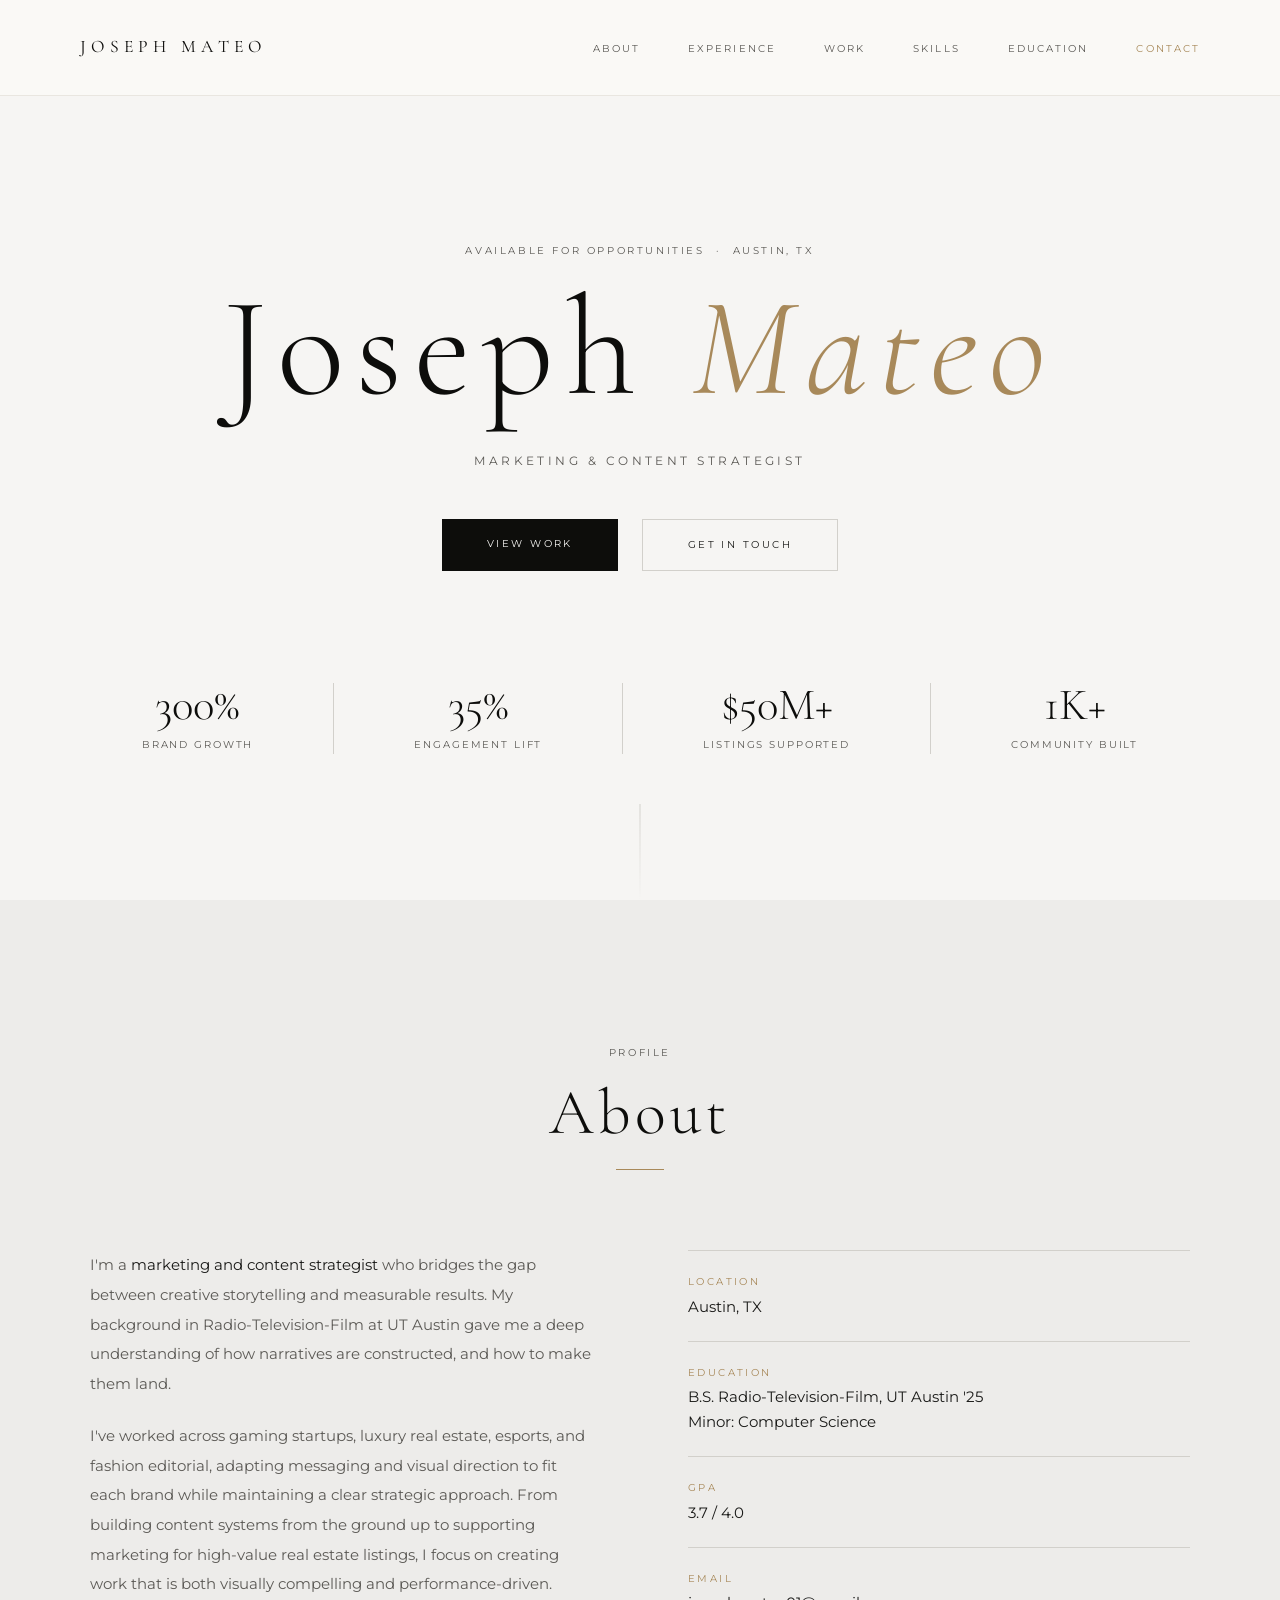
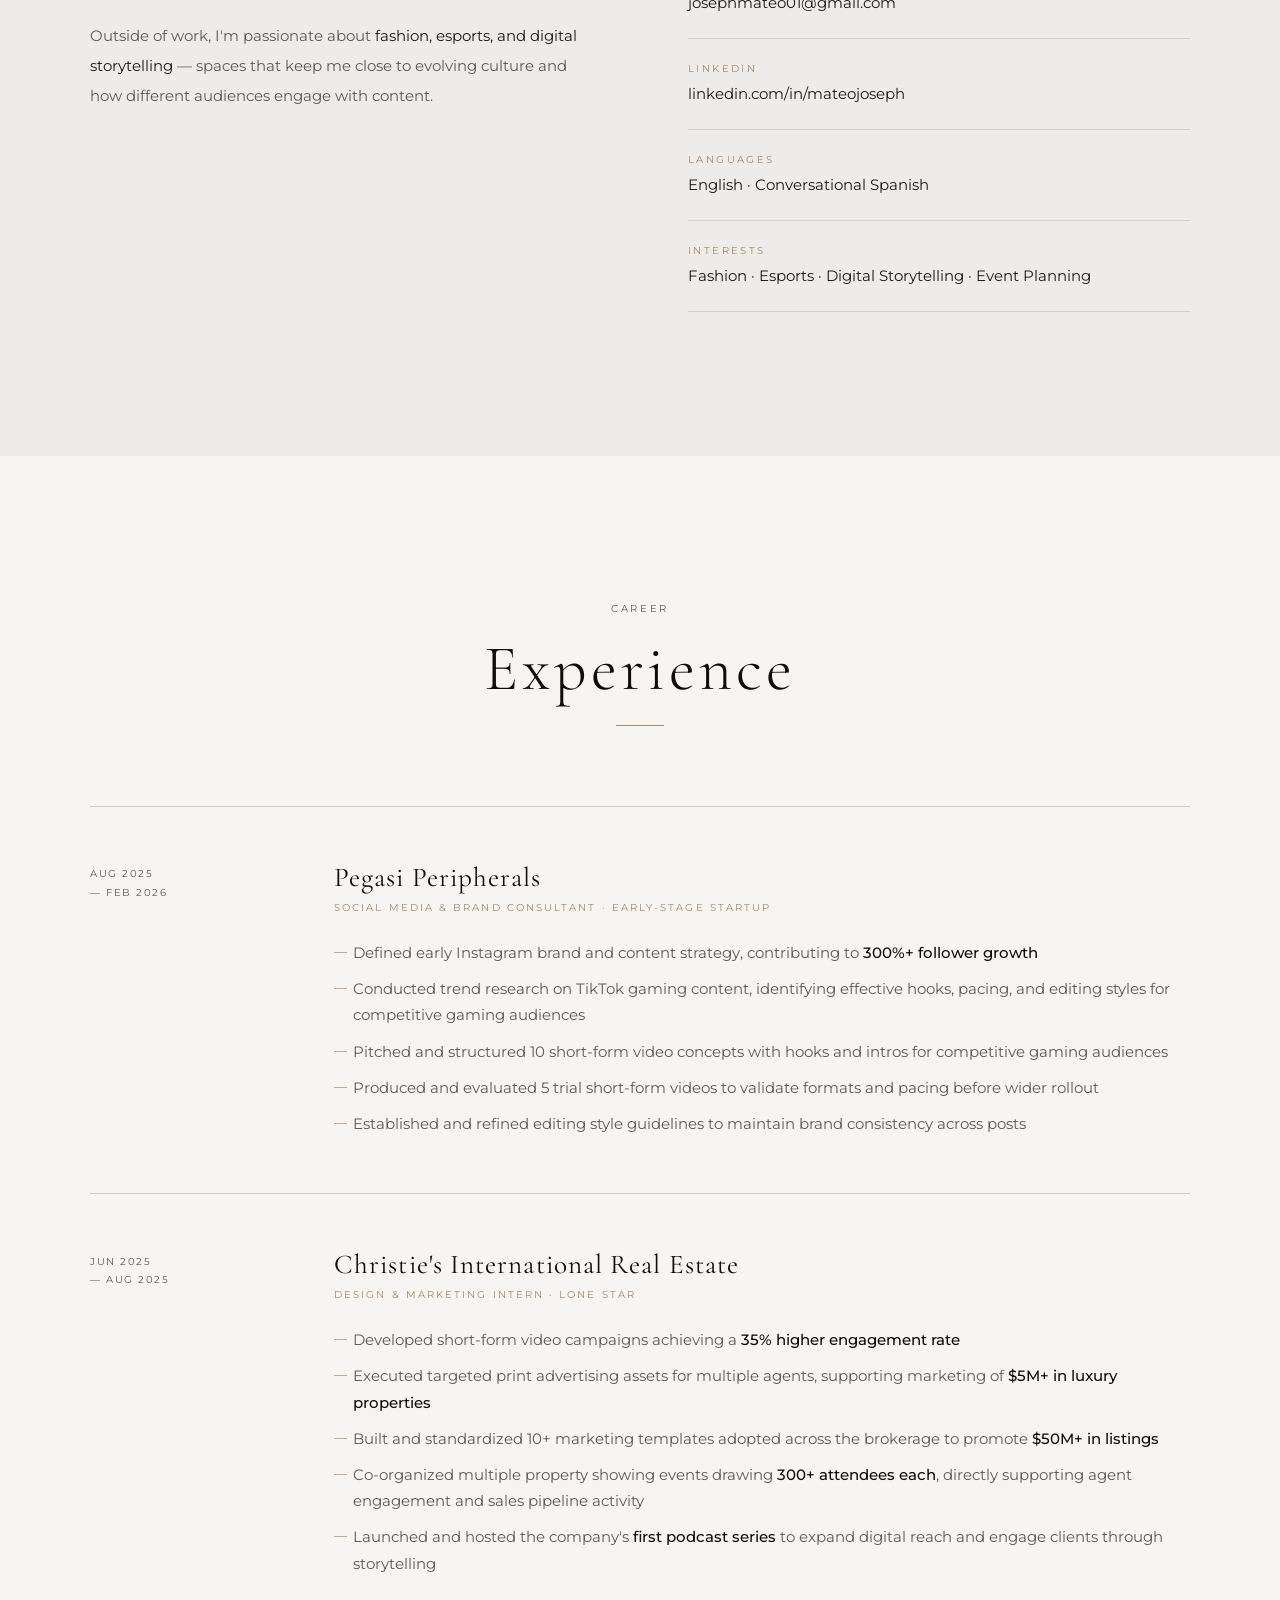
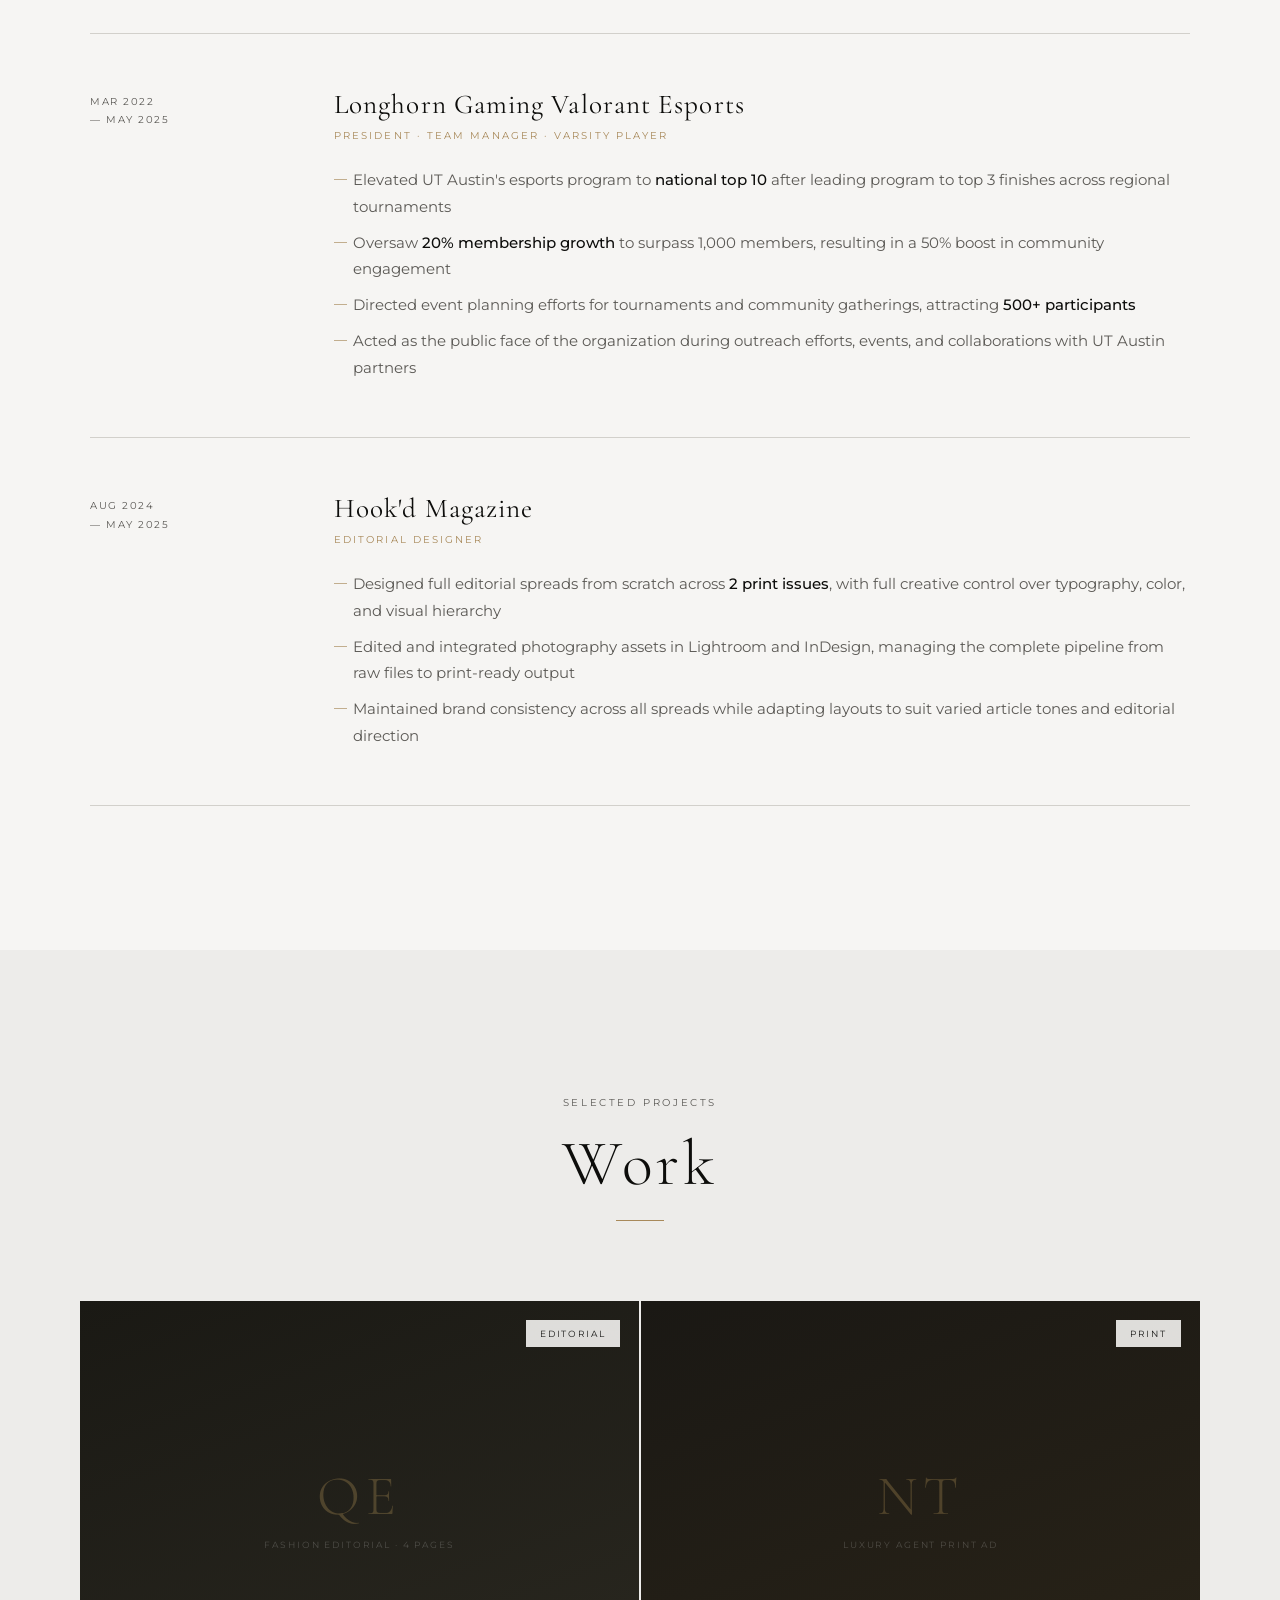
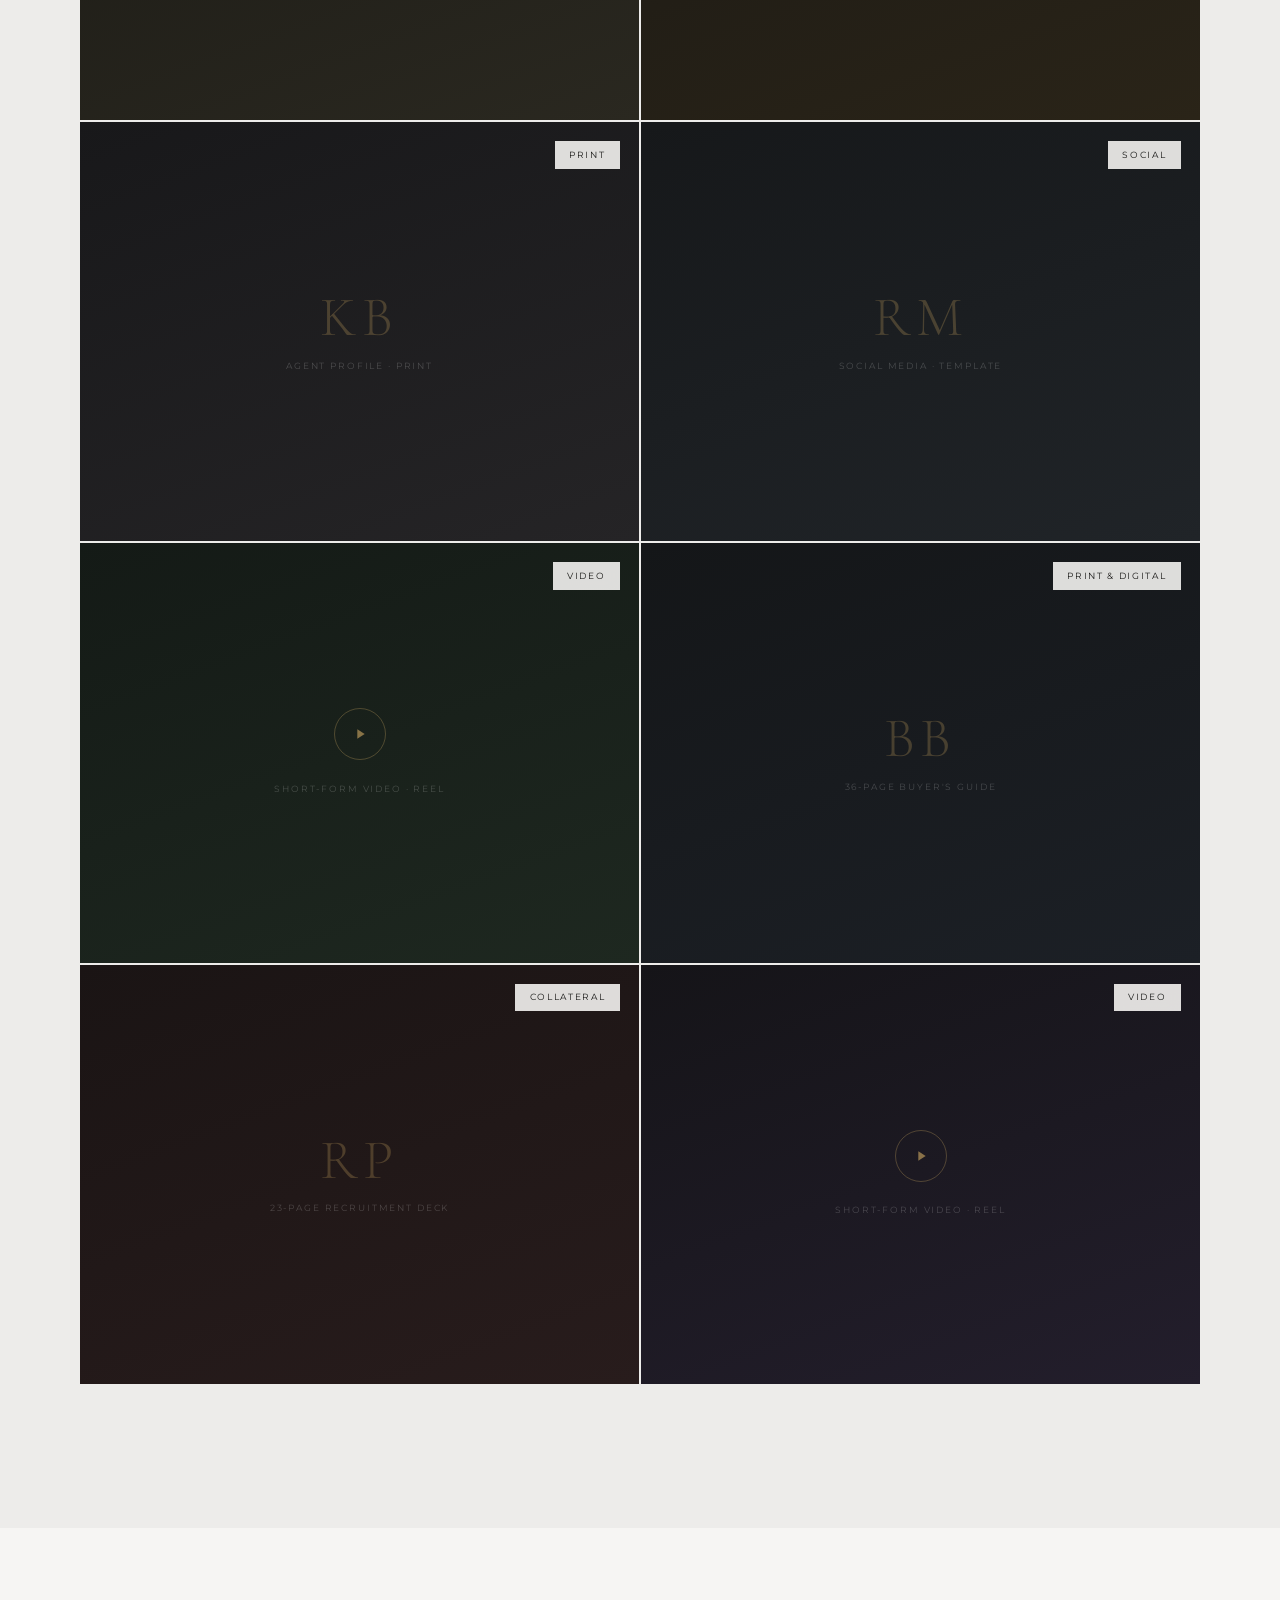
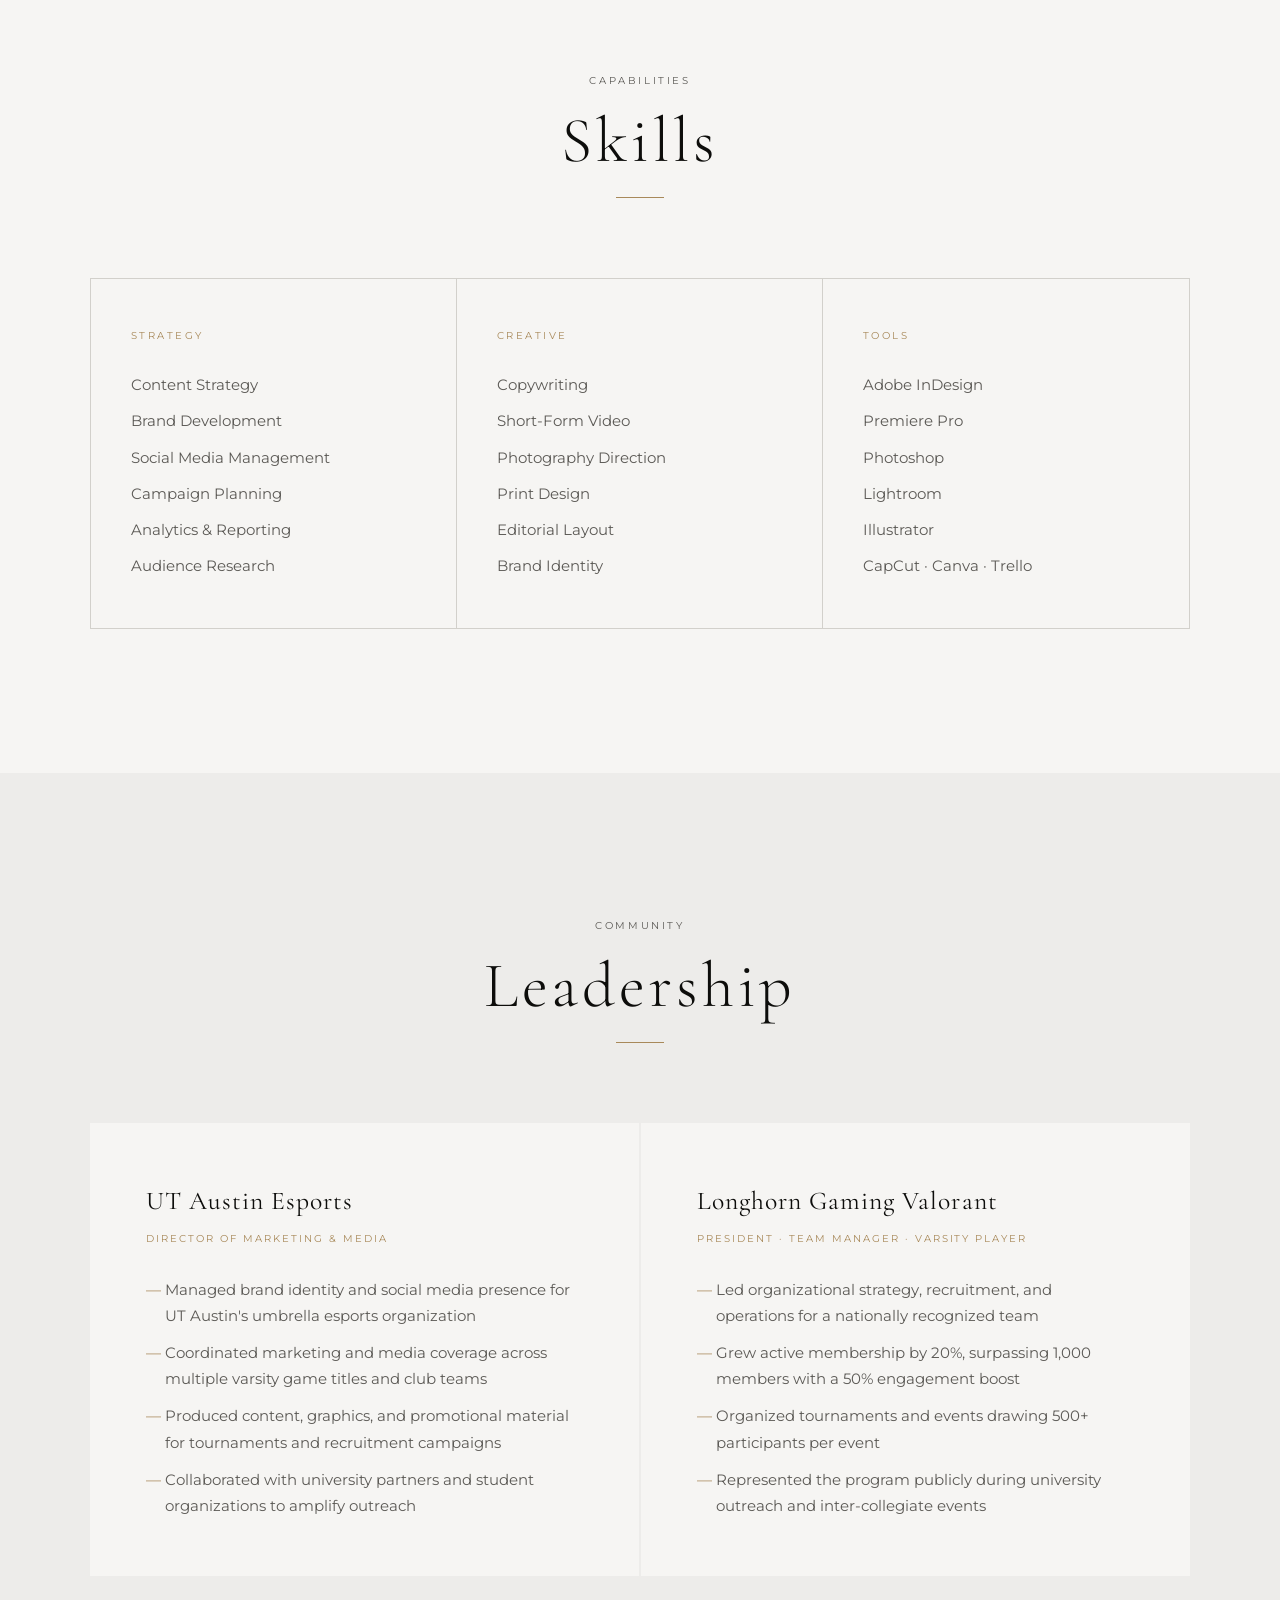
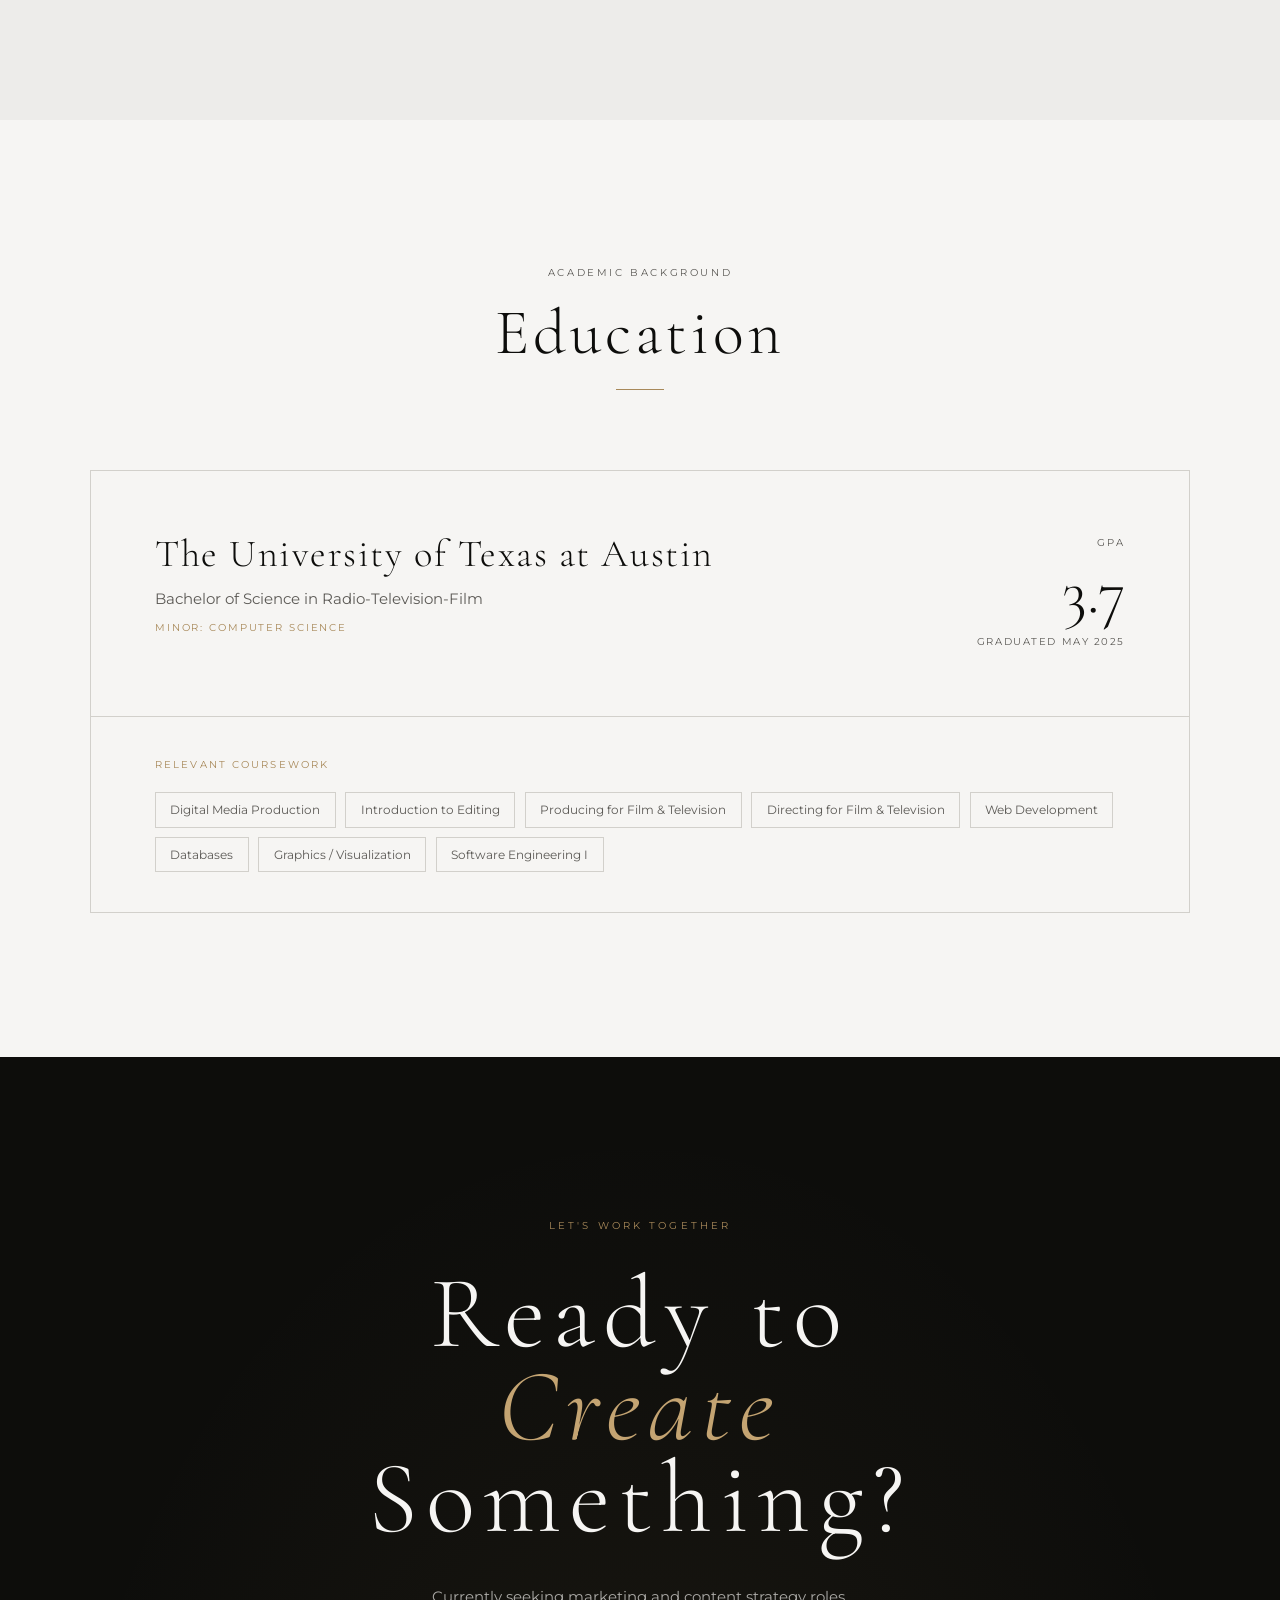
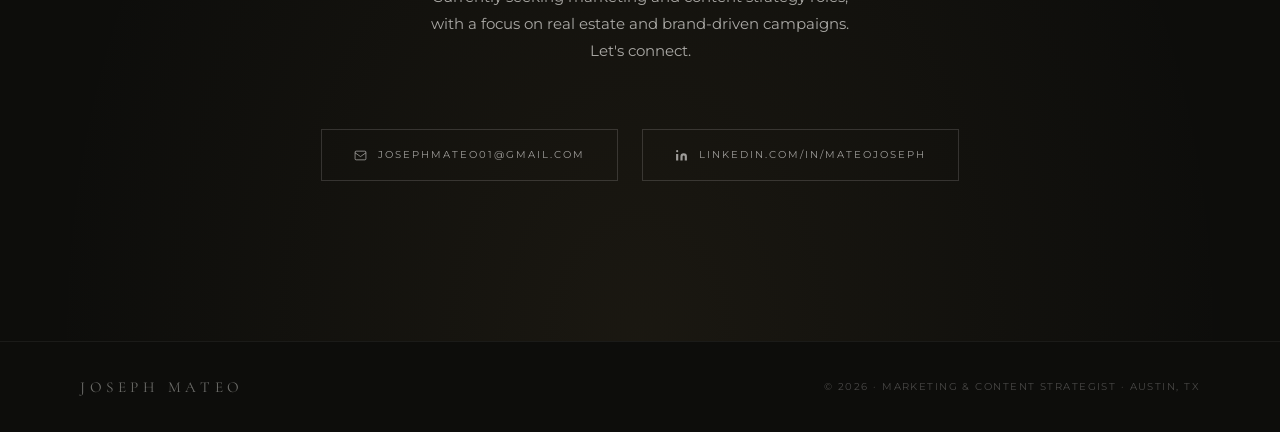
==== commit d61c77be: "Revamped Site More luxurious" ====
--- a/index.html
+++ b/index.html
@@ -6,763 +6,781 @@
   <title>Joseph Mateo — Marketing & Content Strategist</title>
   <link rel="preconnect" href="https://fonts.googleapis.com" />
   <link rel="preconnect" href="https://fonts.gstatic.com" crossorigin />
-  <link href="https://fonts.googleapis.com/css2?family=Bebas+Neue&family=DM+Sans:ital,opsz,wght@0,9..40,300;0,9..40,400;0,9..40,500;1,9..40,300&family=DM+Mono:wght@400;500&display=swap" rel="stylesheet" />
+  <link href="https://fonts.googleapis.com/css2?family=Cormorant+Garamond:ital,wght@0,300;0,400;0,500;0,600;1,300;1,400&family=Montserrat:wght@200;300;400;500&display=swap" rel="stylesheet" />
   <style>
     :root {
-      --bg: #FFFFFF;
-      --bg2: #F5F5F5;
-      --bg3: #EBEBEB;
-      --accent: #89ABD4;
-      --accent2: #6E92BF;
-      --text: #0A0A0A;
-      --muted: #888888;
-      --border: #E0E0E0;
-      --card: #F5F5F5;
+      --ivory:     #F6F5F3;
+      --ivory-mid: #EDECEA;
+      --greige:    #E0DFDC;
+      --warm-gray: #5C5A56;
+      --charcoal:  #1A1A18;
+      --ink:       #0D0D0B;
+      --gold:      #A8895A;
+      --gold-lt:   #C4A472;
+      --border:    #D2D0CB;
     }
 
     *, *::before, *::after { box-sizing: border-box; margin: 0; padding: 0; }
-
-    html { scroll-behavior: smooth; }
+    html { scroll-behavior: smooth; font-size: 16px; }
 
     body {
-      background: var(--bg);
-      color: var(--text);
-      font-family: 'DM Sans', sans-serif;
+      background: var(--ivory);
+      color: var(--charcoal);
+      font-family: 'Montserrat', sans-serif;
+      font-weight: 400;
+      line-height: 1.75;
+      overflow-x: hidden;
+      cursor: default;
+    }
+
+    /* ─── SCROLLBAR ─── */
+    ::-webkit-scrollbar { width: 2px; }
+    ::-webkit-scrollbar-track { background: var(--ivory-mid); }
+    ::-webkit-scrollbar-thumb { background: var(--gold); }
+
+    /* ─── TYPOGRAPHY ─── */
+    .display {
+      font-family: 'Cormorant Garamond', serif;
       font-weight: 300;
-      line-height: 1.6;
-      overflow-x: hidden;
-      cursor: none;
-    }
-
-    /* Custom cursor */
-    .cursor {
-      width: 12px; height: 12px;
-      background: var(--accent);
-      border-radius: 50%;
-      position: fixed;
-      top: 0; left: 0;
-      pointer-events: none;
-      z-index: 9999;
-      transform: translate(-50%, -50%);
-      transition: transform 0.1s ease, width 0.2s ease, height 0.2s ease, background 0.2s ease;
-    }
-    .cursor-ring {
-      width: 36px; height: 36px;
-      border: 1.5px solid var(--accent);
-      border-radius: 50%;
-      position: fixed;
-      top: 0; left: 0;
-      pointer-events: none;
-      z-index: 9998;
-      transform: translate(-50%, -50%);
-      transition: transform 0.12s ease, width 0.2s ease, height 0.2s ease, opacity 0.2s ease;
-      opacity: 0.5;
-    }
-    body:hover .cursor { opacity: 1; }
-
-    /* Noise overlay */
-    body::before {
-      content: '';
-      position: fixed;
-      inset: 0;
-      background-image: url("data:image/svg+xml,%3Csvg viewBox='0 0 256 256' xmlns='http://www.w3.org/2000/svg'%3E%3Cfilter id='noise'%3E%3CfeTurbulence type='fractalNoise' baseFrequency='0.9' numOctaves='4' stitchTiles='stitch'/%3E%3C/filter%3E%3Crect width='100%25' height='100%25' filter='url(%23noise)' opacity='1'/%3E%3C/svg%3E");
-      opacity: 0.028;
-      pointer-events: none;
-      z-index: 9990;
-    }
-
-    /* NAV */
+    }
+    .eyebrow {
+      font-family: 'Montserrat', sans-serif;
+      font-size: 0.65rem;
+      font-weight: 400;
+      letter-spacing: 0.25em;
+      text-transform: uppercase;
+      color: var(--warm-gray);
+    }
+
+    /* ─── NAV ─── */
     nav {
       position: fixed;
       top: 0; left: 0; right: 0;
-      z-index: 100;
+      z-index: 200;
       display: flex;
       align-items: center;
       justify-content: space-between;
-      padding: 1.5rem 4rem;
-      background: rgba(255,255,255,0.92);
-      backdrop-filter: blur(12px);
-      border-bottom: 1px solid var(--border);
+      padding: 2rem 5rem;
+      background: rgba(250,249,246,0.94);
+      backdrop-filter: blur(20px);
+      -webkit-backdrop-filter: blur(20px);
+      border-bottom: 1px solid rgba(216,211,202,0.5);
+      transition: padding 0.4s ease;
     }
     .nav-logo {
-      font-family: 'Bebas Neue', sans-serif;
-      font-size: 1.6rem;
-      letter-spacing: 0.08em;
-      color: var(--accent);
+      font-family: 'Cormorant Garamond', serif;
+      font-weight: 400;
+      font-size: 1.1rem;
+      letter-spacing: 0.3em;
+      text-transform: uppercase;
+      color: var(--ink);
       text-decoration: none;
     }
     .nav-links {
       display: flex;
-      gap: 2.5rem;
+      gap: 3rem;
       list-style: none;
     }
     .nav-links a {
-      font-family: 'DM Mono', monospace;
-      font-size: 0.72rem;
-      letter-spacing: 0.12em;
-      text-transform: uppercase;
-      color: var(--muted);
+      font-size: 0.65rem;
+      font-weight: 400;
+      letter-spacing: 0.2em;
+      text-transform: uppercase;
+      color: var(--warm-gray);
       text-decoration: none;
-      transition: color 0.2s;
-    }
-    .nav-links a:hover { color: var(--accent); }
-    .nav-cta {
-      background: var(--accent);
-      color: #FFFFFF !important;
-      padding: 0.5rem 1.2rem;
-      font-weight: 500 !important;
-      color: #FFFFFF;
-    }
-    .nav-cta:hover { background: var(--accent2); color: #FFFFFF !important; }
-
-    /* HERO */
+      transition: color 0.3s;
+      position: relative;
+    }
+    .nav-links a::after {
+      content: '';
+      position: absolute;
+      bottom: -3px;
+      left: 0; right: 0;
+      height: 1px;
+      background: var(--gold);
+      transform: scaleX(0);
+      transform-origin: left;
+      transition: transform 0.3s ease;
+    }
+    .nav-links a:hover { color: var(--charcoal); }
+    .nav-links a:hover::after { transform: scaleX(1); }
+    .nav-cta { color: var(--gold) !important; }
+    .nav-cta:hover { color: var(--charcoal) !important; }
+
+    /* ─── HERO ─── */
     #hero {
       min-height: 100vh;
-      display: grid;
-      grid-template-columns: 1fr 1fr;
+      display: flex;
+      flex-direction: column;
       align-items: center;
-      padding: 8rem 4rem 4rem;
+      justify-content: center;
+      text-align: center;
+      padding: 12rem 5rem 6rem;
       position: relative;
-      overflow: hidden;
-      gap: 4rem;
-    }
-    .hero-grid-lines {
-      display: none;
-    }
-    .hero-left { position: relative; z-index: 2; }
-    .hero-tag {
-      display: inline-flex;
-      align-items: center;
-      gap: 0.5rem;
-      font-family: 'DM Mono', monospace;
+    }
+    #hero::after {
+      content: '';
+      position: absolute;
+      bottom: 0; left: 50%;
+      transform: translateX(-50%);
+      width: 1px;
+      height: 6rem;
+      background: linear-gradient(to bottom, var(--border), transparent);
+    }
+    .hero-eyebrow {
+      opacity: 0;
+      animation: riseIn 1.2s 0.3s cubic-bezier(0.22,1,0.36,1) forwards;
+    }
+    .hero-name {
+      font-family: 'Cormorant Garamond', serif;
+      font-weight: 300;
+      font-size: clamp(5rem, 11vw, 10.5rem);
+      line-height: 0.9;
+      letter-spacing: 0.08em;
+      color: var(--ink);
+      margin: 1.5rem 0 2.5rem;
+      opacity: 0;
+      animation: riseIn 1.4s 0.5s cubic-bezier(0.22,1,0.36,1) forwards;
+    }
+    .hero-name em {
+      font-style: italic;
+      color: var(--gold);
+    }
+    .hero-title {
       font-size: 0.72rem;
-      letter-spacing: 0.15em;
-      text-transform: uppercase;
-      color: var(--accent);
-      border: 1px solid var(--accent);
-      padding: 0.35rem 0.9rem;
-      margin-bottom: 2rem;
+      font-weight: 400;
+      letter-spacing: 0.3em;
+      text-transform: uppercase;
+      color: var(--warm-gray);
+      margin-bottom: 3rem;
       opacity: 0;
-      animation: fadeUp 0.7s 0.2s forwards;
-    }
-    .hero-tag::before { content: '●'; font-size: 0.5rem; }
-    h1 {
-      font-family: 'Bebas Neue', sans-serif;
-      font-size: clamp(5rem, 10vw, 9rem);
-      line-height: 0.92;
-      letter-spacing: 0.01em;
-      color: var(--text);
+      animation: riseIn 1.2s 0.8s cubic-bezier(0.22,1,0.36,1) forwards;
+    }
+    .hero-actions {
+      display: flex;
+      gap: 1.5rem;
+      justify-content: center;
       opacity: 0;
-      animation: fadeUp 0.7s 0.4s forwards;
-    }
-    h1 span { color: var(--accent); }
-    .hero-sub {
-      margin-top: 2rem;
-      font-size: 1.05rem;
-      color: var(--muted);
-      max-width: 480px;
-      line-height: 1.75;
+      animation: riseIn 1s 1.1s cubic-bezier(0.22,1,0.36,1) forwards;
+    }
+    .hero-stats {
+      display: flex;
+      gap: 5rem;
+      margin-top: 7rem;
       opacity: 0;
-      animation: fadeUp 0.7s 0.6s forwards;
-    }
-    .hero-sub strong { color: var(--text); font-weight: 400; }
-    .hero-actions {
-      display: flex;
-      gap: 1rem;
-      margin-top: 2.5rem;
-      opacity: 0;
-      animation: fadeUp 0.7s 0.8s forwards;
-    }
+      animation: riseIn 1s 1.4s cubic-bezier(0.22,1,0.36,1) forwards;
+    }
+    .stat-item { text-align: center; }
+    .stat-num {
+      font-family: 'Cormorant Garamond', serif;
+      font-size: 2.8rem;
+      font-weight: 300;
+      color: var(--ink);
+      line-height: 1;
+      display: block;
+    }
+    .stat-label {
+      font-size: 0.65rem;
+      letter-spacing: 0.18em;
+      text-transform: uppercase;
+      color: var(--warm-gray);
+      margin-top: 0.5rem;
+      display: block;
+      font-weight: 400;
+    }
+    .stat-divider {
+      width: 1px;
+      background: var(--border);
+      align-self: stretch;
+    }
+
+    /* ─── BUTTONS ─── */
     .btn {
       display: inline-block;
-      padding: 0.85rem 2rem;
-      font-family: 'DM Mono', monospace;
-      font-size: 0.75rem;
-      letter-spacing: 0.12em;
+      font-size: 0.62rem;
+      font-weight: 400;
+      letter-spacing: 0.25em;
       text-transform: uppercase;
       text-decoration: none;
-      transition: all 0.2s;
-      cursor: none;
+      transition: all 0.35s ease;
     }
     .btn-primary {
-      background: var(--accent);
-      color: #FFFFFF;
-      font-weight: 500;
-    }
-    .btn-primary:hover { background: var(--accent2); transform: translateY(-2px); }
-    .btn-secondary {
+      background: var(--ink);
+      color: var(--ivory);
+      padding: 1rem 2.8rem;
+    }
+    .btn-primary:hover {
+      background: var(--gold);
+      color: var(--ivory);
+    }
+    .btn-ghost {
       border: 1px solid var(--border);
-      color: var(--muted);
-    }
-    .btn-secondary:hover { border-color: var(--accent); color: var(--accent); transform: translateY(-2px); }
-
-    .hero-right {
-      position: relative;
-      z-index: 2;
-      display: flex;
-      flex-direction: column;
-      gap: 1px;
-      opacity: 0;
-      animation: fadeIn 1s 1s forwards;
-    }
-    .stat-card {
-      background: var(--card);
-      border: 1px solid var(--border);
-      padding: 1.5rem 2rem;
-      display: flex;
-      align-items: center;
-      gap: 1.5rem;
-      transition: border-color 0.2s, transform 0.2s;
-    }
-    .stat-card:hover { border-color: var(--accent); transform: translateX(6px); }
-    .stat-num {
-      font-family: 'Bebas Neue', sans-serif;
-      font-size: 3.2rem;
-      color: var(--accent);
+      color: var(--charcoal);
+      padding: 1rem 2.8rem;
+    }
+    .btn-ghost:hover {
+      border-color: var(--charcoal);
+      color: var(--ink);
+    }
+
+    /* ─── SECTION LAYOUT ─── */
+    section { padding: 9rem 5rem; }
+    .section-mark {
+      text-align: center;
+      margin-bottom: 5rem;
+    }
+    .section-mark .eyebrow {
+      display: block;
+      margin-bottom: 1.2rem;
+    }
+    .section-mark h2 {
+      font-family: 'Cormorant Garamond', serif;
+      font-weight: 300;
+      font-size: clamp(2.8rem, 5vw, 4.5rem);
+      letter-spacing: 0.06em;
+      color: var(--ink);
       line-height: 1;
-      min-width: 90px;
-    }
-    .stat-label {
-      font-size: 0.9rem;
-      color: var(--muted);
-      line-height: 1.5;
-    }
-    .stat-label strong { display: block; color: var(--text); font-weight: 400; font-size: 1rem; }
-
-    /* SECTION LAYOUT */
-    section { padding: 7rem 4rem; }
-    .section-header {
-      display: flex;
-      align-items: center;
-      gap: 1.5rem;
-      margin-bottom: 4rem;
-    }
-    .section-num {
-      font-family: 'DM Mono', monospace;
-      font-size: 0.7rem;
-      color: var(--accent);
-      letter-spacing: 0.15em;
-    }
-    h2 {
-      font-family: 'Bebas Neue', sans-serif;
-      font-size: clamp(2.5rem, 5vw, 4rem);
-      letter-spacing: 0.04em;
-      line-height: 1;
-    }
-    .section-line {
-      flex: 1;
+    }
+    .rule {
+      width: 3rem;
       height: 1px;
-      background: var(--border);
-    }
-
-    /* ABOUT */
-    #about { background: var(--bg2); }
+      background: var(--gold);
+      margin: 1.5rem auto 0;
+    }
+
+    /* ─── ABOUT ─── */
+    #about { background: var(--ivory-mid); }
     .about-grid {
       display: grid;
       grid-template-columns: 1fr 1fr;
+      gap: 6rem;
+      align-items: start;
+      max-width: 1100px;
+      margin: 0 auto;
+    }
+    .about-text p {
+      font-size: 0.95rem;
+      color: var(--warm-gray);
+      line-height: 1.95;
+      margin-bottom: 1.4rem;
+      font-weight: 400;
+    }
+    .about-text p strong { color: var(--charcoal); font-weight: 400; }
+    .detail-list { display: flex; flex-direction: column; }
+    .detail-row {
+      display: flex;
+      flex-direction: column;
+      gap: 0.25rem;
+      padding: 1.4rem 0;
+      border-bottom: 1px solid var(--border);
+    }
+    .detail-row:first-child { border-top: 1px solid var(--border); }
+    .detail-label {
+      font-size: 0.6rem;
+      letter-spacing: 0.25em;
+      text-transform: uppercase;
+      color: var(--gold);
+      font-weight: 400;
+    }
+    .detail-val {
+      font-size: 0.92rem;
+      color: var(--charcoal);
+      line-height: 1.65;
+      font-weight: 400;
+    }
+    .detail-val a { color: var(--charcoal); text-decoration: none; transition: color 0.2s; }
+    .detail-val a:hover { color: var(--gold); }
+
+    /* ─── EXPERIENCE ─── */
+    #experience { background: var(--ivory); }
+    .exp-list {
+      max-width: 1100px;
+      margin: 0 auto;
+      display: flex;
+      flex-direction: column;
+    }
+    .exp-item {
+      display: grid;
+      grid-template-columns: 180px 1fr;
       gap: 4rem;
       align-items: start;
-    }
-    .about-text p {
-      color: var(--muted);
-      font-size: 1rem;
-      line-height: 1.85;
-      margin-bottom: 1.2rem;
-    }
-    .about-text p strong { color: var(--text); font-weight: 400; }
-    .about-details { display: flex; flex-direction: column; gap: 1.5rem; }
-    .detail-row {
-      display: flex;
-      flex-direction: column;
-      gap: 0.3rem;
-      padding-bottom: 1.5rem;
+      padding: 3.5rem 0;
       border-bottom: 1px solid var(--border);
     }
-    .detail-row:last-child { border-bottom: none; }
-    .detail-label {
-      font-family: 'DM Mono', monospace;
+    .exp-item:first-child { border-top: 1px solid var(--border); }
+    .exp-period {
       font-size: 0.65rem;
       letter-spacing: 0.15em;
-      text-transform: uppercase;
-      color: var(--accent);
-    }
-    .detail-val { font-size: 0.95rem; color: var(--text); }
-
-    /* EXPERIENCE */
-    #experience { background: var(--bg); }
-    .exp-list { display: flex; flex-direction: column; gap: 2px; }
-    .exp-item {
-      background: var(--card);
-      border: 1px solid var(--border);
-      padding: 2rem 2.5rem;
-      display: grid;
-      grid-template-columns: 200px 1fr auto;
-      gap: 2rem;
-      align-items: start;
-      transition: border-color 0.2s;
-      cursor: default;
-    }
-    .exp-item:hover { border-color: var(--accent); }
-    .exp-period {
-      font-family: 'DM Mono', monospace;
-      font-size: 0.7rem;
-      color: var(--accent);
-      letter-spacing: 0.08em;
-      padding-top: 0.2rem;
-      line-height: 1.6;
+      color: var(--warm-gray);
+      text-transform: uppercase;
+      line-height: 1.8;
+      padding-top: 0.15rem;
     }
     .exp-company {
-      font-family: 'Bebas Neue', sans-serif;
-      font-size: 1.6rem;
-      letter-spacing: 0.06em;
+      font-family: 'Cormorant Garamond', serif;
+      font-size: 1.7rem;
+      font-weight: 400;
+      letter-spacing: 0.04em;
+      color: var(--ink);
       line-height: 1.1;
-      margin-bottom: 0.3rem;
+      margin-bottom: 0.4rem;
     }
     .exp-role {
-      font-size: 0.85rem;
-      color: var(--accent);
-      margin-bottom: 1rem;
-      font-weight: 400;
+      font-size: 0.65rem;
+      letter-spacing: 0.2em;
+      text-transform: uppercase;
+      color: var(--gold);
+      font-weight: 400;
+      margin-bottom: 1.4rem;
     }
     .exp-bullets {
       list-style: none;
       display: flex;
       flex-direction: column;
-      gap: 0.5rem;
+      gap: 0.6rem;
     }
     .exp-bullets li {
-      font-size: 0.88rem;
-      color: var(--muted);
-      padding-left: 1rem;
+      font-size: 0.92rem;
+      color: var(--warm-gray);
+      padding-left: 1.2rem;
       position: relative;
-      line-height: 1.6;
+      line-height: 1.8;
+      font-weight: 400;
     }
     .exp-bullets li::before {
-      content: '→';
+      content: '—';
       position: absolute;
       left: 0;
-      color: var(--accent);
-      font-size: 0.75rem;
-    }
-    .exp-tag {
-      font-family: 'DM Mono', monospace;
-      font-size: 0.65rem;
-      letter-spacing: 0.12em;
-      text-transform: uppercase;
-      color: var(--muted);
-      border: 1px solid var(--border);
-      padding: 0.3rem 0.7rem;
-      white-space: nowrap;
-      align-self: start;
-    }
-
-    /* SKILLS */
-    #skills { background: var(--bg2); }
-    .skills-grid {
-      display: grid;
-      grid-template-columns: repeat(3, 1fr);
-      gap: 2px;
-    }
-    .skill-group {
-      background: var(--card);
-      border: 1px solid var(--border);
-      padding: 2rem;
-      transition: border-color 0.2s;
-    }
-    .skill-group:hover { border-color: var(--accent); }
-    .skill-group-title {
-      font-family: 'DM Mono', monospace;
-      font-size: 0.65rem;
-      letter-spacing: 0.15em;
-      text-transform: uppercase;
-      color: var(--accent);
-      margin-bottom: 1.2rem;
-    }
-    .skill-tags {
-      display: flex;
-      flex-wrap: wrap;
-      gap: 0.5rem;
-    }
-    .skill-tag {
-      font-size: 0.82rem;
-      color: var(--text);
-      background: var(--bg3);
-      border: 1px solid var(--border);
-      padding: 0.3rem 0.75rem;
-      transition: all 0.15s;
-    }
-    .skill-tag:hover { background: var(--accent); color: #FFFFFF; border-color: var(--accent); }
-
-    /* LEADERSHIP */
-    #leadership { background: var(--bg); }
-    .leadership-grid {
-      display: grid;
-      grid-template-columns: 1fr 1fr;
-      gap: 2px;
-    }
-    .lead-card {
-      background: var(--card);
-      border: 1px solid var(--border);
-      padding: 2.5rem;
-      transition: border-color 0.2s, transform 0.2s;
-    }
-    .lead-card:hover { border-color: var(--accent); transform: translateY(-4px); }
-    .lead-org {
-      font-family: 'Bebas Neue', sans-serif;
-      font-size: 1.8rem;
-      letter-spacing: 0.05em;
-      margin-bottom: 0.3rem;
-    }
-    .lead-role-title {
-      font-size: 0.82rem;
-      color: var(--accent);
-      margin-bottom: 1rem;
-      font-family: 'DM Mono', monospace;
-      letter-spacing: 0.08em;
-    }
-    .lead-bullets {
-      list-style: none;
-      display: flex;
-      flex-direction: column;
-      gap: 0.5rem;
-    }
-    .lead-bullets li {
-      font-size: 0.87rem;
-      color: var(--muted);
-      padding-left: 1rem;
-      position: relative;
-      line-height: 1.6;
-    }
-    .lead-bullets li::before {
-      content: '→';
-      position: absolute;
-      left: 0;
-      color: var(--accent);
-      font-size: 0.75rem;
-    }
-
-    /* EDUCATION */
-    #education { background: var(--bg2); }
-    .edu-block {
-      background: var(--card);
-      border: 1px solid var(--border);
-      padding: 3rem;
-      display: grid;
-      grid-template-columns: 1fr auto;
-      gap: 2rem;
-      align-items: start;
-    }
-    .edu-school {
-      font-family: 'Bebas Neue', sans-serif;
-      font-size: 2.5rem;
-      letter-spacing: 0.04em;
-      line-height: 1;
-      margin-bottom: 0.5rem;
-    }
-    .edu-degree {
-      font-size: 1rem;
-      color: var(--muted);
-      margin-bottom: 0.3rem;
-    }
-    .edu-cert {
-      font-size: 0.88rem;
-      color: var(--accent);
-      font-family: 'DM Mono', monospace;
-      letter-spacing: 0.08em;
-    }
-    .edu-right { text-align: right; }
-    .edu-gpa {
-      font-family: 'Bebas Neue', sans-serif;
-      font-size: 4rem;
-      color: var(--accent);
-      line-height: 1;
-    }
-    .edu-gpa-label {
-      font-family: 'DM Mono', monospace;
-      font-size: 0.65rem;
-      color: var(--muted);
-      letter-spacing: 0.12em;
-      text-transform: uppercase;
-      margin-bottom: 1rem;
-    }
-    .edu-year {
-      font-family: 'DM Mono', monospace;
-      font-size: 0.7rem;
-      color: var(--muted);
-      letter-spacing: 0.1em;
-    }
-    .coursework {
-      margin-top: 2rem;
-      padding-top: 2rem;
-      border-top: 1px solid var(--border);
-      grid-column: 1 / -1;
-    }
-    .coursework-label {
-      font-family: 'DM Mono', monospace;
-      font-size: 0.65rem;
-      color: var(--accent);
-      letter-spacing: 0.15em;
-      text-transform: uppercase;
-      margin-bottom: 1rem;
-    }
-    .coursework-tags {
-      display: flex;
-      flex-wrap: wrap;
-      gap: 0.5rem;
-    }
-    .course-tag {
+      color: var(--gold);
       font-size: 0.8rem;
-      color: var(--muted);
-      border: 1px solid var(--border);
-      padding: 0.3rem 0.8rem;
-    }
-
-    /* CONTACT */
-    #contact {
-      background: var(--bg);
-      text-align: center;
-      padding: 8rem 4rem;
-    }
-    .contact-eyebrow {
-      font-family: 'DM Mono', monospace;
-      font-size: 0.7rem;
-      letter-spacing: 0.2em;
-      text-transform: uppercase;
-      color: var(--accent);
-      margin-bottom: 1.5rem;
-    }
-    .contact-headline {
-      font-family: 'Bebas Neue', sans-serif;
-      font-size: clamp(3rem, 8vw, 7rem);
-      letter-spacing: 0.02em;
-      line-height: 0.9;
-      margin-bottom: 2rem;
-    }
-    .contact-headline span { color: var(--accent); }
-    .contact-sub {
-      color: var(--muted);
-      font-size: 1rem;
-      max-width: 500px;
-      margin: 0 auto 3rem;
-      line-height: 1.75;
-    }
-    .contact-links {
-      display: flex;
-      justify-content: center;
-      gap: 1.5rem;
-      flex-wrap: wrap;
-    }
-    .contact-link {
-      display: flex;
-      align-items: center;
-      gap: 0.6rem;
-      font-family: 'DM Mono', monospace;
-      font-size: 0.75rem;
-      letter-spacing: 0.1em;
-      text-transform: uppercase;
-      color: var(--muted);
-      text-decoration: none;
-      border: 1px solid var(--border);
-      padding: 0.85rem 1.5rem;
-      transition: all 0.2s;
-    }
-    .contact-link:hover { color: var(--accent); border-color: var(--accent); transform: translateY(-3px); }
-    .contact-link svg { width: 14px; height: 14px; }
-
-    /* FOOTER */
-    footer {
-      background: var(--bg2);
-      border-top: 1px solid var(--border);
-      padding: 2rem 4rem;
-      display: flex;
-      justify-content: space-between;
-      align-items: center;
-    }
-    .footer-logo {
-      font-family: 'Bebas Neue', sans-serif;
-      font-size: 1.2rem;
-      color: var(--accent);
-      letter-spacing: 0.1em;
-    }
-    .footer-copy {
-      font-family: 'DM Mono', monospace;
-      font-size: 0.65rem;
-      color: var(--muted);
-      letter-spacing: 0.1em;
-    }
-
-    /* ANIMATIONS */
-    @keyframes fadeUp {
-      from { opacity: 0; transform: translateY(24px); }
-      to { opacity: 1; transform: translateY(0); }
-    }
-    @keyframes fadeIn {
-      from { opacity: 0; }
-      to { opacity: 1; }
-    }
-
-    .reveal {
-      opacity: 0;
-      transform: translateY(30px);
-      transition: opacity 0.7s ease, transform 0.7s ease;
-    }
-    .reveal.visible {
-      opacity: 1;
-      transform: translateY(0);
-    }
-
-    /* WORK */
-    #work { background: var(--bg2); }
+    }
+    .exp-bullets li strong { color: var(--ink); font-weight: 500; }
+
+    /* ─── WORK ─── */
+    #work { background: var(--ivory-mid); }
     .work-grid {
       display: grid;
       grid-template-columns: repeat(2, 1fr);
       gap: 2px;
+      max-width: 1200px;
+      margin: 0 auto;
     }
     .work-card {
       position: relative;
-      background: var(--card);
-      border: 1px solid var(--border);
       overflow: hidden;
-      cursor: none;
+      cursor: pointer;
+      background: var(--greige);
     }
     .work-card-thumb {
       width: 100%;
       aspect-ratio: 4/3;
       object-fit: cover;
       display: block;
-      transition: transform 0.5s ease, filter 0.3s ease;
-      filter: grayscale(20%);
+      transition: transform 0.8s cubic-bezier(0.25,0.46,0.45,0.94), filter 0.5s;
+      filter: grayscale(15%);
     }
     .work-card:hover .work-card-thumb {
-      transform: scale(1.04);
+      transform: scale(1.06);
       filter: grayscale(0%);
     }
-    .work-card-thumb-placeholder {
+    .work-placeholder {
       width: 100%;
       aspect-ratio: 4/3;
       display: flex;
       align-items: center;
       justify-content: center;
       flex-direction: column;
-      gap: 1rem;
-      transition: transform 0.5s ease;
-    }
-    .work-card:hover .work-card-thumb-placeholder { transform: scale(1.04); }
-    .placeholder-quantum { background: linear-gradient(135deg, #0a0a0a 0%, #1a1a2e 50%, #0a0a0a 100%); }
-    .placeholder-kim { background: linear-gradient(135deg, #0a0a0a 0%, #1a1a1a 50%, #0a0a0a 100%); }
-    .placeholder-naomi { background: linear-gradient(135deg, #0a0a0a 0%, #1a0a0a 50%, #0a0a0a 100%); }
-    .placeholder-robert { background: linear-gradient(135deg, #0a0a0a 0%, #1a1010 50%, #0a0a0a 100%); }
-    .placeholder-sales { background: linear-gradient(135deg, #0a0a0a 0%, #101a10 50%, #0a0a0a 100%); }
-    .placeholder-buyer { background: linear-gradient(135deg, #0a0a0a 0%, #0a0f1a 50%, #0a0a0a 100%); }
-    .placeholder-recruit { background: linear-gradient(135deg, #0a0a0a 0%, #1a0808 50%, #0a0a0a 100%); }
-    .placeholder-carpool { background: linear-gradient(135deg, #0a0a0a 0%, #12101a 50%, #0a0a0a 100%); }
-
-    /* Reel / video card play button */
-    .play-icon {
-      width: 54px; height: 54px;
-      border: 2px solid rgba(200,16,46,0.4);
+      gap: 0.8rem;
+      transition: transform 0.8s cubic-bezier(0.25,0.46,0.45,0.94);
+    }
+    .work-card:hover .work-placeholder { transform: scale(1.04); }
+    .ph-quantum  { background: linear-gradient(160deg, #1a1914 0%, #2a2820 100%); }
+    .ph-kim      { background: linear-gradient(160deg, #18181a 0%, #252426 100%); }
+    .ph-naomi    { background: linear-gradient(160deg, #1a1814 0%, #2a2418 100%); }
+    .ph-robert   { background: linear-gradient(160deg, #16181a 0%, #202428 100%); }
+    .ph-sales    { background: linear-gradient(160deg, #141a16 0%, #1e2820 100%); }
+    .ph-buyer    { background: linear-gradient(160deg, #141618 0%, #1c2026 100%); }
+    .ph-recruit  { background: linear-gradient(160deg, #1a1414 0%, #281c1c 100%); }
+    .ph-carpool  { background: linear-gradient(160deg, #151418 0%, #231e2c 100%); }
+    .ph-monogram {
+      font-family: 'Cormorant Garamond', serif;
+      font-size: 3.5rem;
+      font-weight: 300;
+      letter-spacing: 0.1em;
+      color: rgba(184,151,90,0.3);
+      line-height: 1;
+    }
+    .ph-sub {
+      font-size: 0.58rem;
+      letter-spacing: 0.2em;
+      text-transform: uppercase;
+      color: rgba(255,255,255,0.2);
+    }
+    .play-ring {
+      width: 52px; height: 52px;
+      border: 1px solid rgba(184,151,90,0.35);
       border-radius: 50%;
       display: flex; align-items: center; justify-content: center;
-      transition: border-color 0.3s, background 0.3s;
-    }
-    .work-card:hover .play-icon {
-      border-color: var(--accent);
-      background: rgba(200,16,46,0.08);
-    }
-    .play-icon svg { margin-left: 4px; }
-    .placeholder-icon {
-      font-family: 'Bebas Neue', sans-serif;
-      font-size: 4rem;
-      letter-spacing: 0.05em;
-      color: rgba(200,16,46,0.2);
-      line-height: 1;
-    }
-    .placeholder-label {
-      font-family: 'DM Mono', monospace;
-      font-size: 0.65rem;
-      letter-spacing: 0.15em;
-      text-transform: uppercase;
-      color: rgba(255,255,255,0.25);
-    }
+      transition: border-color 0.4s, background 0.4s;
+    }
+    .work-card:hover .play-ring {
+      border-color: rgba(184,151,90,0.7);
+      background: rgba(184,151,90,0.08);
+    }
+    .work-card-overlay {
+      position: absolute;
+      inset: 0;
+      background: linear-gradient(to top, rgba(13,13,11,0.88) 0%, rgba(13,13,11,0.1) 50%, transparent 100%);
+      opacity: 0;
+      transition: opacity 0.5s ease;
+    }
+    .work-card:hover .work-card-overlay { opacity: 1; }
     .work-card-info {
       position: absolute;
       bottom: 0; left: 0; right: 0;
-      padding: 1.5rem 2rem;
-      background: linear-gradient(to top, rgba(10,10,10,0.92) 0%, transparent 100%);
-    }
+      padding: 2rem 2.5rem;
+      transform: translateY(8px);
+      transition: transform 0.5s cubic-bezier(0.22,1,0.36,1);
+    }
+    .work-card:hover .work-card-info { transform: translateY(0); }
     .work-card-tag {
-      font-family: 'DM Mono', monospace;
-      font-size: 0.62rem;
-      letter-spacing: 0.15em;
-      text-transform: uppercase;
-      color: var(--accent);
-      margin-bottom: 0.4rem;
+      font-size: 0.58rem;
+      letter-spacing: 0.2em;
+      text-transform: uppercase;
+      color: var(--gold-lt);
       display: block;
-    }
+      margin-bottom: 0.5rem;
+      opacity: 0;
+      transition: opacity 0.4s 0.05s;
+    }
+    .work-card:hover .work-card-tag { opacity: 1; }
     .work-card-title {
-      font-family: 'Bebas Neue', sans-serif;
-      font-size: 1.5rem;
-      letter-spacing: 0.05em;
+      font-family: 'Cormorant Garamond', serif;
+      font-size: 1.6rem;
+      font-weight: 400;
+      letter-spacing: 0.04em;
+      color: var(--ivory);
       line-height: 1.1;
-      color: #F5F0E8;
-      font-size: 0.82rem;
-      color: var(--muted);
-      margin-top: 0.4rem;
-      line-height: 1.5;
       opacity: 0;
-      transform: translateY(6px);
-      transition: opacity 0.3s ease, transform 0.3s ease;
-    }
-    .work-card:hover .work-card-desc { opacity: 1; transform: translateY(0); }
-    .work-card-btn {
-      display: inline-flex;
-      align-items: center;
-      gap: 0.5rem;
-      margin-top: 0.8rem;
-      font-family: 'DM Mono', monospace;
-      font-size: 0.68rem;
-      letter-spacing: 0.12em;
-      text-transform: uppercase;
-      color: var(--accent);
-      border: 1px solid var(--accent);
-      padding: 0.45rem 1rem;
-      background: transparent;
-      cursor: none;
+      transition: opacity 0.4s 0.1s;
+    }
+    .work-card:hover .work-card-title { opacity: 1; }
+    .work-card-desc {
+      font-size: 0.78rem;
+      color: rgba(246,245,243,0.7);
+      line-height: 1.65;
+      margin-top: 0.5rem;
+      font-weight: 400;
       opacity: 0;
-      transform: translateY(6px);
-      transition: opacity 0.3s ease, transform 0.3s ease, background 0.2s, color 0.2s;
-    }
-    .work-card:hover .work-card-btn { opacity: 1; transform: translateY(0); }
-    .work-card-btn:hover { background: var(--accent); color: #FFFFFF; }
-    .work-card-type-badge {
+      transition: opacity 0.4s 0.13s;
+    }
+    .work-card:hover .work-card-desc { opacity: 1; }
+    .work-card-cta {
+      display: inline-block;
+      margin-top: 1rem;
+      font-size: 0.58rem;
+      letter-spacing: 0.22em;
+      text-transform: uppercase;
+      color: var(--gold-lt);
+      border-bottom: 1px solid rgba(212,176,122,0.4);
+      padding-bottom: 2px;
+      opacity: 0;
+      transition: opacity 0.4s 0.15s, border-color 0.3s;
+    }
+    .work-card:hover .work-card-cta { opacity: 1; }
+    .work-card-cta:hover { border-color: var(--gold-lt); }
+    .work-type-badge {
       position: absolute;
       top: 1.2rem; right: 1.2rem;
-      background: rgba(255,255,255,0.9);
+      background: rgba(250,249,246,0.88);
+      backdrop-filter: blur(6px);
+      padding: 0.35rem 0.9rem;
+      font-size: 0.58rem;
+      letter-spacing: 0.18em;
+      text-transform: uppercase;
+      color: var(--charcoal);
+      font-weight: 400;
+    }
+
+    /* ─── SKILLS ─── */
+    #skills { background: var(--ivory); }
+    .skills-grid {
+      display: grid;
+      grid-template-columns: repeat(3, 1fr);
+      gap: 0;
+      max-width: 1100px;
+      margin: 0 auto;
       border: 1px solid var(--border);
-      padding: 0.3rem 0.7rem;
-      font-family: 'DM Mono', monospace;
+    }
+    .skill-group {
+      padding: 3rem 2.5rem;
+      border-right: 1px solid var(--border);
+      transition: background 0.4s;
+    }
+    .skill-group:last-child { border-right: none; }
+    .skill-group:hover { background: var(--ivory-mid); }
+    .skill-group-title {
+      font-size: 0.62rem;
+      letter-spacing: 0.25em;
+      text-transform: uppercase;
+      color: var(--gold);
+      font-weight: 400;
+      margin-bottom: 1.8rem;
+      display: block;
+    }
+    .skill-items {
+      display: flex;
+      flex-direction: column;
+      gap: 0.65rem;
+    }
+    .skill-item {
+      font-size: 0.92rem;
+      color: var(--warm-gray);
+      font-weight: 400;
+      transition: color 0.25s;
+    }
+    .skill-group:hover .skill-item { color: var(--charcoal); }
+
+    /* ─── LEADERSHIP ─── */
+    #leadership { background: var(--ivory-mid); }
+    .leadership-grid {
+      display: grid;
+      grid-template-columns: 1fr 1fr;
+      gap: 2px;
+      max-width: 1100px;
+      margin: 0 auto;
+    }
+    .lead-card {
+      background: var(--ivory);
+      padding: 3.5rem;
+      transition: background 0.4s;
+    }
+    .lead-card:hover { background: var(--greige); }
+    .lead-org {
+      font-family: 'Cormorant Garamond', serif;
+      font-size: 1.6rem;
+      font-weight: 400;
+      letter-spacing: 0.04em;
+      color: var(--ink);
+      margin-bottom: 0.4rem;
+    }
+    .lead-role-title {
+      font-size: 0.62rem;
+      letter-spacing: 0.2em;
+      text-transform: uppercase;
+      color: var(--gold);
+      font-weight: 400;
+      margin-bottom: 1.8rem;
+    }
+    .lead-bullets {
+      list-style: none;
+      display: flex;
+      flex-direction: column;
+      gap: 0.65rem;
+    }
+    .lead-bullets li {
+      font-size: 0.92rem;
+      color: var(--warm-gray);
+      padding-left: 1.2rem;
+      position: relative;
+      line-height: 1.8;
+      font-weight: 400;
+    }
+    .lead-bullets li::before {
+      content: '—';
+      position: absolute;
+      left: 0;
+      color: var(--gold);
+    }
+
+    /* ─── EDUCATION ─── */
+    #education { background: var(--ivory); }
+    .edu-block {
+      max-width: 1100px;
+      margin: 0 auto;
+      border: 1px solid var(--border);
+    }
+    .edu-main {
+      display: grid;
+      grid-template-columns: 1fr auto;
+      gap: 3rem;
+      padding: 4rem;
+      align-items: start;
+    }
+    .edu-school {
+      font-family: 'Cormorant Garamond', serif;
+      font-size: 2.4rem;
+      font-weight: 300;
+      letter-spacing: 0.04em;
+      color: var(--ink);
+      line-height: 1;
+      margin-bottom: 0.8rem;
+    }
+    .edu-degree {
+      font-size: 0.95rem;
+      color: var(--warm-gray);
+      margin-bottom: 0.4rem;
+      font-weight: 400;
+    }
+    .edu-minor {
+      font-size: 0.65rem;
+      letter-spacing: 0.18em;
+      text-transform: uppercase;
+      color: var(--gold);
+      font-weight: 400;
+    }
+    .edu-right { text-align: right; }
+    .edu-gpa-label {
       font-size: 0.6rem;
-      letter-spacing: 0.12em;
-      text-transform: uppercase;
-      color: var(--muted);
+      letter-spacing: 0.22em;
+      text-transform: uppercase;
+      color: var(--warm-gray);
+      margin-bottom: 0.5rem;
+    }
+    .edu-gpa {
+      font-family: 'Cormorant Garamond', serif;
+      font-size: 4rem;
+      font-weight: 300;
+      color: var(--ink);
+      line-height: 1;
+    }
+    .edu-year {
+      font-size: 0.65rem;
+      letter-spacing: 0.15em;
+      text-transform: uppercase;
+      color: var(--warm-gray);
+      margin-top: 0.6rem;
+    }
+    .coursework {
+      padding: 2.5rem 4rem;
+      border-top: 1px solid var(--border);
+    }
+    .coursework-label {
+      font-size: 0.6rem;
+      letter-spacing: 0.22em;
+      text-transform: uppercase;
+      color: var(--gold);
+      font-weight: 400;
+      margin-bottom: 1.2rem;
+    }
+    .coursework-tags {
+      display: flex;
+      flex-wrap: wrap;
+      gap: 0.6rem;
+    }
+    .course-tag {
+      font-size: 0.78rem;
+      color: var(--warm-gray);
+      border: 1px solid var(--border);
+      padding: 0.35rem 0.9rem;
+      transition: color 0.25s, border-color 0.25s;
+    }
+    .course-tag:hover { color: var(--charcoal); border-color: var(--warm-gray); }
+
+    /* ─── CONTACT ─── */
+    #contact {
+      background: var(--ink);
+      text-align: center;
+      padding: 10rem 5rem;
+      position: relative;
+      overflow: hidden;
+    }
+    #contact::before {
+      content: '';
+      position: absolute;
+      inset: 0;
+      background: radial-gradient(ellipse at 50% 100%, rgba(184,151,90,0.08) 0%, transparent 65%);
+      pointer-events: none;
+    }
+    .contact-eyebrow {
+      font-size: 0.65rem;
+      letter-spacing: 0.3em;
+      text-transform: uppercase;
+      color: var(--gold);
+      font-weight: 400;
+      margin-bottom: 2rem;
+    }
+    .contact-headline {
+      font-family: 'Cormorant Garamond', serif;
+      font-weight: 300;
+      font-size: clamp(3rem, 8vw, 7.5rem);
+      letter-spacing: 0.08em;
+      line-height: 0.9;
+      color: var(--ivory);
+      margin-bottom: 2.5rem;
+    }
+    .contact-headline em {
+      font-style: italic;
+      color: var(--gold-lt);
+    }
+    .contact-sub {
+      font-size: 0.92rem;
+      color: rgba(250,249,246,0.65);
+      max-width: 440px;
+      margin: 0 auto 4rem;
+      line-height: 1.85;
+      font-weight: 400;
+    }
+    .contact-links {
+      display: flex;
+      justify-content: center;
+      gap: 1.5rem;
+      flex-wrap: wrap;
+    }
+    .contact-link {
       display: flex;
       align-items: center;
-      gap: 0.4rem;
-      backdrop-filter: blur(4px);
-    }
-
-    /* MODAL */
+      gap: 0.7rem;
+      font-size: 0.62rem;
+      letter-spacing: 0.2em;
+      text-transform: uppercase;
+      color: rgba(250,249,246,0.6);
+      text-decoration: none;
+      border: 1px solid rgba(250,249,246,0.15);
+      padding: 1rem 2rem;
+      transition: all 0.35s;
+    }
+    .contact-link:hover {
+      color: var(--ivory);
+      border-color: var(--gold);
+    }
+    .contact-link svg { width: 13px; height: 13px; }
+
+    /* ─── FOOTER ─── */
+    footer {
+      background: var(--ink);
+      border-top: 1px solid rgba(255,255,255,0.06);
+      padding: 2rem 5rem;
+      display: flex;
+      justify-content: space-between;
+      align-items: center;
+    }
+    .footer-logo {
+      font-family: 'Cormorant Garamond', serif;
+      font-size: 0.95rem;
+      letter-spacing: 0.3em;
+      text-transform: uppercase;
+      color: rgba(250,249,246,0.4);
+    }
+    .footer-copy {
+      font-size: 0.6rem;
+      letter-spacing: 0.15em;
+      text-transform: uppercase;
+      color: rgba(250,249,246,0.25);
+    }
+
+    /* ─── MODAL ─── */
     .modal-overlay {
       position: fixed;
       inset: 0;
-      background: rgba(10,10,10,0.95);
+      background: rgba(13,13,11,0.96);
       z-index: 1000;
       display: flex;
       align-items: center;
       justify-content: center;
       opacity: 0;
       pointer-events: none;
-      transition: opacity 0.3s ease;
+      transition: opacity 0.4s ease;
       padding: 2rem;
     }
     .modal-overlay.open { opacity: 1; pointer-events: all; }
@@ -773,45 +791,45 @@
       max-height: 90vh;
       display: flex;
       flex-direction: column;
-      background: var(--card);
-      border: 1px solid var(--border);
+      background: var(--ivory);
     }
     .modal-header {
       display: flex;
       align-items: center;
       justify-content: space-between;
-      padding: 1.2rem 1.5rem;
+      padding: 1.5rem 2rem;
       border-bottom: 1px solid var(--border);
       flex-shrink: 0;
     }
-    .modal-title-block { display: flex; flex-direction: column; gap: 0.2rem; }
+    .modal-title-block { display: flex; flex-direction: column; gap: 0.25rem; }
     .modal-tag {
-      font-family: 'DM Mono', monospace;
-      font-size: 0.62rem;
-      letter-spacing: 0.15em;
-      text-transform: uppercase;
-      color: var(--accent);
+      font-size: 0.58rem;
+      letter-spacing: 0.22em;
+      text-transform: uppercase;
+      color: var(--gold);
+      font-weight: 400;
     }
     .modal-title {
-      font-family: 'Bebas Neue', sans-serif;
-      font-size: 1.6rem;
-      letter-spacing: 0.06em;
-      line-height: 1;
+      font-family: 'Cormorant Garamond', serif;
+      font-size: 1.7rem;
+      font-weight: 400;
+      letter-spacing: 0.04em;
+      color: var(--ink);
     }
     .modal-close {
       background: none;
       border: 1px solid var(--border);
-      color: var(--muted);
-      width: 36px; height: 36px;
+      color: var(--warm-gray);
+      width: 38px; height: 38px;
       display: flex;
       align-items: center;
       justify-content: center;
-      cursor: none;
-      font-size: 1.1rem;
+      cursor: pointer;
+      font-size: 1rem;
       transition: border-color 0.2s, color 0.2s;
       flex-shrink: 0;
     }
-    .modal-close:hover { border-color: var(--accent); color: var(--accent); }
+    .modal-close:hover { border-color: var(--charcoal); color: var(--ink); }
     .modal-body {
       flex: 1;
       overflow-y: auto;
@@ -824,7 +842,7 @@
     .modal-body img { max-width: 100%; max-height: 72vh; object-fit: contain; display: block; }
     .modal-body iframe { width: 100%; height: 72vh; border: none; }
     .modal-footer {
-      padding: 1rem 1.5rem;
+      padding: 1.2rem 2rem;
       border-top: 1px solid var(--border);
       display: flex;
       align-items: center;
@@ -832,58 +850,67 @@
       flex-shrink: 0;
       gap: 1rem;
     }
-    .modal-desc { font-size: 0.83rem; color: var(--muted); line-height: 1.5; }
+    .modal-desc { font-size: 0.88rem; color: var(--warm-gray); line-height: 1.6; font-weight: 400; }
     .modal-open-btn {
-      font-family: 'DM Mono', monospace;
-      font-size: 0.68rem;
-      letter-spacing: 0.1em;
-      text-transform: uppercase;
-      color: var(--accent);
+      font-size: 0.62rem;
+      letter-spacing: 0.18em;
+      text-transform: uppercase;
+      color: var(--charcoal);
       text-decoration: none;
-      border: 1px solid var(--accent);
-      padding: 0.5rem 1rem;
-      transition: background 0.2s, color 0.2s;
+      border: 1px solid var(--border);
+      padding: 0.6rem 1.2rem;
+      transition: background 0.25s, border-color 0.25s, color 0.25s;
       white-space: nowrap;
       flex-shrink: 0;
     }
-    .modal-open-btn:hover { background: var(--accent); color: #FFFFFF; }
-
+    .modal-open-btn:hover { background: var(--ink); border-color: var(--ink); color: var(--ivory); }
+
+    /* ─── ANIMATIONS ─── */
+    @keyframes riseIn {
+      from { opacity: 0; transform: translateY(20px); }
+      to   { opacity: 1; transform: translateY(0); }
+    }
+    .reveal {
+      opacity: 0;
+      transform: translateY(24px);
+      transition: opacity 0.9s cubic-bezier(0.22,1,0.36,1), transform 0.9s cubic-bezier(0.22,1,0.36,1);
+    }
+    .reveal.visible { opacity: 1; transform: translateY(0); }
+
+    @media (prefers-reduced-motion: reduce) {
+      *, .reveal { animation: none !important; transition-duration: 0.01ms !important; }
+      .reveal { opacity: 1; transform: none; }
+    }
+
+    /* ─── MOBILE ─── */
     @media (max-width: 900px) {
+      nav { padding: 1.5rem 1.5rem; }
+      .nav-links { display: none; }
+      #hero { padding: 9rem 1.5rem 5rem; }
+      .hero-stats { flex-wrap: wrap; gap: 2.5rem; justify-content: center; }
+      .stat-divider { display: none; }
+      section { padding: 6rem 1.5rem; }
+      .about-grid { grid-template-columns: 1fr; gap: 3rem; }
+      .exp-item { grid-template-columns: 1fr; gap: 1rem; }
+      .skills-grid { grid-template-columns: 1fr 1fr; }
+      .skill-group { border-right: none; border-bottom: 1px solid var(--border); }
+      .leadership-grid { grid-template-columns: 1fr; }
       .work-grid { grid-template-columns: 1fr; }
-      .modal-overlay { padding: 1rem; }
-      .modal-body iframe { height: 60vh; }
-    }
-
-    ::-webkit-scrollbar { width: 4px; }
-    ::-webkit-scrollbar-track { background: var(--bg2); }
-    ::-webkit-scrollbar-thumb { background: var(--accent); }
-
-    /* MOBILE */
-    @media (max-width: 900px) {
-      nav { padding: 1.2rem 1.5rem; }
-      .nav-links { display: none; }
-      #hero { grid-template-columns: 1fr; padding: 7rem 1.5rem 4rem; gap: 3rem; }
-      section { padding: 5rem 1.5rem; }
-      .about-grid, .leadership-grid { grid-template-columns: 1fr; }
-      .skills-grid { grid-template-columns: 1fr 1fr; }
-      .exp-item { grid-template-columns: 1fr; }
-      .exp-tag { display: none; }
-      .edu-block { grid-template-columns: 1fr; }
+      .edu-main { grid-template-columns: 1fr; }
+      .edu-main, .coursework { padding: 2rem; }
       footer { flex-direction: column; gap: 1rem; text-align: center; }
       .contact-links { flex-direction: column; align-items: center; }
-      h1 { font-size: clamp(3.5rem, 15vw, 6rem); }
+      .modal-overlay { padding: 0; align-items: flex-end; }
+      .modal-inner { max-height: 95vh; }
+      .modal-body iframe { height: 55vh; }
     }
   </style>
 </head>
 <body>
 
-  <!-- Cursor -->
-  <div class="cursor" id="cursor"></div>
-  <div class="cursor-ring" id="cursorRing"></div>
-
   <!-- NAV -->
   <nav>
-    <a href="#hero" class="nav-logo">JM</a>
+    <a href="#hero" class="nav-logo">Joseph Mateo</a>
     <ul class="nav-links">
       <li><a href="#about">About</a></li>
       <li><a href="#experience">Experience</a></li>
@@ -896,64 +923,50 @@
 
   <!-- HERO -->
   <section id="hero">
-    <div class="hero-grid-lines"></div>
-    <div class="hero-left">
-      <div class="hero-tag">Available for opportunities</div>
-      <h1>JOSEPH<br><span>MATEO</span></h1>
-      <p class="hero-sub">
-        <strong>Marketing & Content Strategist</strong> turning complex ideas into compelling visual narratives. Based in Austin, TX. UT Austin alum.
-      </p>
-      <div class="hero-actions">
-        <a href="#work" class="btn btn-primary">View My Work</a>
-        <a href="#contact" class="btn btn-secondary" id="heroEmailBtn">Get In Touch</a>
-      </div>
-    </div>
-    <div class="hero-right">
-      <div class="stat-card">
-        <div class="stat-num">300%+</div>
-        <div class="stat-label">
-          <strong>Brand Growth</strong>
-          Follower growth for Pegasi Peripherals' Instagram from brand strategy & content
-        </div>
-      </div>
-      <div class="stat-card">
-        <div class="stat-num">35%</div>
-        <div class="stat-label">
-          <strong>Engagement Lift</strong>
-          Higher engagement rate from short-form video campaigns at Christie's Real Estate
-        </div>
-      </div>
-      <div class="stat-card">
-        <div class="stat-num">$50M+</div>
-        <div class="stat-label">
-          <strong>Listings Supported</strong>
-          Marketing templates adopted by 50+ agents for luxury property campaigns
-        </div>
-      </div>
-      <div class="stat-card">
-        <div class="stat-num">1K+</div>
-        <div class="stat-label">
-          <strong>Community Built</strong>
-          Members in UT Austin Esports under my leadership — Top 10 nationally
-        </div>
+    <div class="eyebrow hero-eyebrow">Available for opportunities &nbsp;·&nbsp; Austin, TX</div>
+    <h1 class="hero-name">Joseph <em>Mateo</em></h1>
+    <p class="hero-title">Marketing &amp; Content Strategist</p>
+    <div class="hero-actions">
+      <a href="#work" class="btn btn-primary">View Work</a>
+      <a href="#contact" class="btn btn-ghost">Get In Touch</a>
+    </div>
+    <div class="hero-stats">
+      <div class="stat-item">
+        <span class="stat-num">300%</span>
+        <span class="stat-label">Brand Growth</span>
+      </div>
+      <div class="stat-divider"></div>
+      <div class="stat-item">
+        <span class="stat-num">35%</span>
+        <span class="stat-label">Engagement Lift</span>
+      </div>
+      <div class="stat-divider"></div>
+      <div class="stat-item">
+        <span class="stat-num">$50M+</span>
+        <span class="stat-label">Listings Supported</span>
+      </div>
+      <div class="stat-divider"></div>
+      <div class="stat-item">
+        <span class="stat-num">1K+</span>
+        <span class="stat-label">Community Built</span>
       </div>
     </div>
   </section>
 
   <!-- ABOUT -->
   <section id="about">
-    <div class="section-header reveal">
-      <span class="section-num">01</span>
+    <div class="section-mark reveal">
+      <span class="eyebrow">Profile</span>
       <h2>About</h2>
-      <div class="section-line"></div>
+      <div class="rule"></div>
     </div>
     <div class="about-grid">
       <div class="about-text reveal">
         <p>I'm a <strong>marketing and content strategist</strong> who bridges the gap between creative storytelling and measurable results. My background in Radio-Television-Film at UT Austin gave me a deep understanding of how narratives are constructed, and how to make them land.</p>
-        <p>I’ve worked across gaming startups, luxury real estate, esports, and fashion editorial, adapting messaging and visual direction to fit each brand while maintaining a clear strategic approach. From building content systems from the ground up to supporting marketing for high-value real estate listings, I focus on creating work that is both visually compelling and performance-driven.</p>
-        <p>Outside of work, I'm passionate about <strong>fashion, esports, and digital storytelling</strong>, spaces that keep me close to evolving culture and how different audiences engage with content.</p>
-      </div>
-      <div class="about-details reveal">
+        <p>I've worked across gaming startups, luxury real estate, esports, and fashion editorial, adapting messaging and visual direction to fit each brand while maintaining a clear strategic approach. From building content systems from the ground up to supporting marketing for high-value real estate listings, I focus on creating work that is both visually compelling and performance-driven.</p>
+        <p>Outside of work, I'm passionate about <strong>fashion, esports, and digital storytelling</strong> — spaces that keep me close to evolving culture and how different audiences engage with content.</p>
+      </div>
+      <div class="detail-list reveal">
         <div class="detail-row">
           <span class="detail-label">Location</span>
           <span class="detail-val">Austin, TX</span>
@@ -968,11 +981,11 @@
         </div>
         <div class="detail-row">
           <span class="detail-label">Email</span>
-          <span class="detail-val"><a id="emailAbout" href="#" style="color:var(--accent);text-decoration:none;"></a></span>
+          <span class="detail-val"><a id="emailAbout" href="#"></a></span>
         </div>
         <div class="detail-row">
           <span class="detail-label">LinkedIn</span>
-          <span class="detail-val"><a href="https://linkedin.com/in/mateojoseph/" target="_blank" style="color:var(--accent);text-decoration:none;">linkedin.com/in/mateojoseph</a></span>
+          <span class="detail-val"><a href="https://linkedin.com/in/mateojoseph/" target="_blank">linkedin.com/in/mateojoseph</a></span>
         </div>
         <div class="detail-row">
           <span class="detail-label">Languages</span>
@@ -988,10 +1001,10 @@
 
   <!-- EXPERIENCE -->
   <section id="experience">
-    <div class="section-header reveal">
-      <span class="section-num">02</span>
+    <div class="section-mark reveal">
+      <span class="eyebrow">Career</span>
       <h2>Experience</h2>
-      <div class="section-line"></div>
+      <div class="rule"></div>
     </div>
     <div class="exp-list">
 
@@ -999,47 +1012,44 @@
         <div class="exp-period">Aug 2025<br>— Feb 2026</div>
         <div>
           <div class="exp-company">Pegasi Peripherals</div>
-          <div class="exp-role">Social Media & Brand Consultant · Early-Stage Startup</div>
+          <div class="exp-role">Social Media &amp; Brand Consultant · Early-Stage Startup</div>
           <ul class="exp-bullets">
-            <li>Defined early Instagram brand and content strategy, contributing to <strong style="color:var(--text)">300%+ follower growth</strong></li>
+            <li>Defined early Instagram brand and content strategy, contributing to <strong>300%+ follower growth</strong></li>
             <li>Conducted trend research on TikTok gaming content, identifying effective hooks, pacing, and editing styles for competitive gaming audiences</li>
             <li>Pitched and structured 10 short-form video concepts with hooks and intros for competitive gaming audiences</li>
             <li>Produced and evaluated 5 trial short-form videos to validate formats and pacing before wider rollout</li>
-            <li>Established and refined editing style guidelines (cuts, captions, visual rhythm) to maintain brand consistency across posts</li>
+            <li>Established and refined editing style guidelines to maintain brand consistency across posts</li>
           </ul>
         </div>
-        <span class="exp-tag">Brand Strategy</span>
       </div>
 
       <div class="exp-item reveal">
         <div class="exp-period">Jun 2025<br>— Aug 2025</div>
         <div>
-          <div class="exp-company">Christie's International Real Estate Lone Star</div>
-          <div class="exp-role">Design & Marketing Intern</div>
+          <div class="exp-company">Christie's International Real Estate</div>
+          <div class="exp-role">Design &amp; Marketing Intern · Lone Star</div>
           <ul class="exp-bullets">
-            <li>Developed short-form video campaigns achieving a <strong style="color:var(--text)">35% higher engagement rate</strong></li>
-            <li>Executed targeted print advertising assets for multiple agents, supporting marketing of <strong style="color:var(--text)">$5M+ in luxury properties</strong></li>
-            <li>Built and standardized 10+ marketing templates adopted across the brokerage to promote <strong style="color:var(--text)">$50M+ in listings</strong></li>
-            <li>Co-organized multiple property showing events drawing <strong style="color:var(--text)">300+ attendees each</strong>, directly supporting agent engagement and sales pipeline activity</li>
-            <li>Launched and hosted the company's <strong style="color:var(--text)">first podcast series</strong> to expand digital reach and engage clients through storytelling</li>
+            <li>Developed short-form video campaigns achieving a <strong>35% higher engagement rate</strong></li>
+            <li>Executed targeted print advertising assets for multiple agents, supporting marketing of <strong>$5M+ in luxury properties</strong></li>
+            <li>Built and standardized 10+ marketing templates adopted across the brokerage to promote <strong>$50M+ in listings</strong></li>
+            <li>Co-organized multiple property showing events drawing <strong>300+ attendees each</strong>, directly supporting agent engagement and sales pipeline activity</li>
+            <li>Launched and hosted the company's <strong>first podcast series</strong> to expand digital reach and engage clients through storytelling</li>
           </ul>
         </div>
-        <span class="exp-tag">Marketing</span>
       </div>
 
       <div class="exp-item reveal">
         <div class="exp-period">Mar 2022<br>— May 2025</div>
         <div>
-          <div class="exp-company">Longhorn Gaming Valorant Esports Club</div>
+          <div class="exp-company">Longhorn Gaming Valorant Esports</div>
           <div class="exp-role">President · Team Manager · Varsity Player</div>
           <ul class="exp-bullets">
-            <li>Elevated UT Austin's esports program to <strong style="color:var(--text)">national top 10</strong> after leading program to top 3 finishes across regional tournaments</li>
-            <li>Oversaw <strong style="color:var(--text)">20% membership growth</strong> to surpass 1,000 members, resulting in a 50% boost in community engagement</li>
-            <li>Directed event planning efforts for tournaments and community gatherings, attracting <strong style="color:var(--text)">500+ participants</strong></li>
+            <li>Elevated UT Austin's esports program to <strong>national top 10</strong> after leading program to top 3 finishes across regional tournaments</li>
+            <li>Oversaw <strong>20% membership growth</strong> to surpass 1,000 members, resulting in a 50% boost in community engagement</li>
+            <li>Directed event planning efforts for tournaments and community gatherings, attracting <strong>500+ participants</strong></li>
             <li>Acted as the public face of the organization during outreach efforts, events, and collaborations with UT Austin partners</li>
           </ul>
         </div>
-        <span class="exp-tag">Leadership</span>
       </div>
 
       <div class="exp-item reveal">
@@ -1048,12 +1058,11 @@
           <div class="exp-company">Hook'd Magazine</div>
           <div class="exp-role">Editorial Designer</div>
           <ul class="exp-bullets">
-            <li>Designed full editorial spreads from scratch across <strong style="color:var(--text)">2 print issues</strong>, with full creative control over typography, color, and visual hierarchy</li>
+            <li>Designed full editorial spreads from scratch across <strong>2 print issues</strong>, with full creative control over typography, color, and visual hierarchy</li>
             <li>Edited and integrated photography assets in Lightroom and InDesign, managing the complete pipeline from raw files to print-ready output</li>
             <li>Maintained brand consistency across all spreads while adapting layouts to suit varied article tones and editorial direction</li>
           </ul>
         </div>
-        <span class="exp-tag">Design</span>
       </div>
 
     </div>
@@ -1061,160 +1070,273 @@
 
   <!-- WORK -->
   <section id="work">
-    <div class="section-header reveal">
-      <span class="section-num">03</span>
+    <div class="section-mark reveal">
+      <span class="eyebrow">Selected Projects</span>
       <h2>Work</h2>
-      <div class="section-line"></div>
+      <div class="rule"></div>
     </div>
     <div class="work-grid">
 
       <div class="work-card reveal" onclick="openModal('quantum')">
-        <div class="work-card-thumb-placeholder placeholder-quantum">
-          <div class="placeholder-icon">QE</div>
-          <div class="placeholder-label">Fashion Editorial · 4 Pages</div>
-        </div>
-        <div class="work-card-type-badge">
-          <svg width="10" height="10" viewBox="0 0 24 24" fill="none" stroke="currentColor" stroke-width="2"><path d="M14 2H6a2 2 0 0 0-2 2v16a2 2 0 0 0 2 2h12a2 2 0 0 0 2-2V8z"/><polyline points="14 2 14 8 20 8"/></svg>
-          Editorial
-        </div>
+        <div class="work-placeholder ph-quantum">
+          <div class="ph-monogram">QE</div>
+          <div class="ph-sub">Fashion Editorial · 4 Pages</div>
+        </div>
+        <div class="work-type-badge">Editorial</div>
+        <div class="work-card-overlay"></div>
         <div class="work-card-info">
           <span class="work-card-tag">Hook'd Magazine · Layout Design</span>
           <div class="work-card-title">Quantum Entanglement</div>
           <div class="work-card-desc">4-page fashion editorial exploring quantum physics through the lens of style and identity</div>
-          <button class="work-card-btn">View Spread →</button>
+          <span class="work-card-cta">View Spread</span>
         </div>
       </div>
 
       <div class="work-card reveal" onclick="openModal('naomi')">
-        <div class="work-card-thumb-placeholder placeholder-naomi">
-          <div class="placeholder-icon">NT</div>
-          <div class="placeholder-label">Luxury Agent Print Ad</div>
-        </div>
-        <div class="work-card-type-badge">
-          <svg width="10" height="10" viewBox="0 0 24 24" fill="none" stroke="currentColor" stroke-width="2"><rect x="3" y="3" width="18" height="18" rx="2"/><path d="M3 9h18M9 21V9"/></svg>
-          Print Ad
-        </div>
+        <div class="work-placeholder ph-naomi">
+          <div class="ph-monogram">NT</div>
+          <div class="ph-sub">Luxury Agent Print Ad</div>
+        </div>
+        <div class="work-type-badge">Print</div>
+        <div class="work-card-overlay"></div>
         <div class="work-card-info">
           <span class="work-card-tag">Christie's Real Estate · Print Advertising</span>
           <div class="work-card-title">Naomi Thurston</div>
           <div class="work-card-desc">Luxury agent print ad supporting $105M+ in closed sales</div>
-          <button class="work-card-btn">View Ad →</button>
+          <span class="work-card-cta">View Ad</span>
         </div>
       </div>
 
       <div class="work-card reveal" onclick="openModal('kim')">
-        <div class="work-card-thumb-placeholder placeholder-kim">
-          <div class="placeholder-icon">KB</div>
-          <div class="placeholder-label">Luxury Agent Print Ad</div>
-        </div>
-        <div class="work-card-type-badge">
-          <svg width="10" height="10" viewBox="0 0 24 24" fill="none" stroke="currentColor" stroke-width="2"><rect x="3" y="3" width="18" height="18" rx="2"/><path d="M3 9h18M9 21V9"/></svg>
-          Print Ad
-        </div>
+        <div class="work-placeholder ph-kim">
+          <div class="ph-monogram">KB</div>
+          <div class="ph-sub">Agent Profile · Print</div>
+        </div>
+        <div class="work-type-badge">Print</div>
+        <div class="work-card-overlay"></div>
         <div class="work-card-info">
           <span class="work-card-tag">Christie's Real Estate · Print Advertising</span>
           <div class="work-card-title">Kim Burke</div>
           <div class="work-card-desc">Agent profile and testimonial print piece for a Top Producer since 2010</div>
-          <button class="work-card-btn">View Ad →</button>
+          <span class="work-card-cta">View Ad</span>
         </div>
       </div>
 
       <div class="work-card reveal" onclick="openModal('robert')">
-        <div class="work-card-thumb-placeholder placeholder-robert">
-          <div class="placeholder-icon">RM</div>
-          <div class="placeholder-label">Social Media Graphic</div>
-        </div>
-        <div class="work-card-type-badge">
-          <svg width="10" height="10" viewBox="0 0 24 24" fill="none" stroke="currentColor" stroke-width="2"><rect x="2" y="2" width="20" height="20" rx="5"/><path d="M16 11.37A4 4 0 1 1 12.63 8 4 4 0 0 1 16 11.37z"/><line x1="17.5" y1="6.5" x2="17.51" y2="6.5"/></svg>
-          Social
-        </div>
+        <div class="work-placeholder ph-robert">
+          <div class="ph-monogram">RM</div>
+          <div class="ph-sub">Social Media · Template</div>
+        </div>
+        <div class="work-type-badge">Social</div>
+        <div class="work-card-overlay"></div>
         <div class="work-card-info">
           <span class="work-card-tag">Christie's Real Estate · Social Media</span>
-          <div class="work-card-title">Robert Mexquitic</div>
+          <div class="work-card-title">Robert Mexquitic Testimonial</div>
           <div class="work-card-desc">Client testimonial graphic, part of a standardized template system adopted by 50+ agents</div>
-          <button class="work-card-btn">View Graphic →</button>
-        </div>
-      </div>
-
-      <!-- Buyer Book PDF -->
+          <span class="work-card-cta">View Graphic</span>
+        </div>
+      </div>
+
+      <div class="work-card reveal" onclick="openModal('salesMeeting')">
+        <div class="work-placeholder ph-sales">
+          <div class="play-ring">
+            <svg width="16" height="16" viewBox="0 0 24 24" fill="rgba(184,151,90,0.7)"><path d="M8 5v14l11-7z"/></svg>
+          </div>
+          <div class="ph-sub" style="margin-top:0.5rem">Short-Form Video · Reel</div>
+        </div>
+        <div class="work-type-badge">Video</div>
+        <div class="work-card-overlay"></div>
+        <div class="work-card-info">
+          <span class="work-card-tag">Christie's Real Estate · Video</span>
+          <div class="work-card-title">Sales Meeting Reel</div>
+          <div class="work-card-desc">Short-form reel produced for Christie's International Real Estate Lone Star</div>
+          <span class="work-card-cta">Watch Reel</span>
+        </div>
+      </div>
+
       <div class="work-card reveal" onclick="openModal('buyerBook')">
-        <div class="work-card-thumb-placeholder placeholder-buyer">
-          <div class="placeholder-icon">BB</div>
-          <div class="placeholder-label">Buyer Book · 36 Pages</div>
-        </div>
-        <div class="work-card-type-badge">
-          <svg width="10" height="10" viewBox="0 0 24 24" fill="none" stroke="currentColor" stroke-width="2"><path d="M14 2H6a2 2 0 0 0-2 2v16a2 2 0 0 0 2 2h12a2 2 0 0 0 2-2V8z"/><polyline points="14 2 14 8 20 8"/></svg>
-          PDF · 36 pg
-        </div>
+        <div class="work-placeholder ph-buyer">
+          <div class="ph-monogram">BB</div>
+          <div class="ph-sub">36-Page Buyer's Guide</div>
+        </div>
+        <div class="work-type-badge">Print &amp; Digital</div>
+        <div class="work-card-overlay"></div>
         <div class="work-card-info">
-          <span class="work-card-tag">Christie's Real Estate · Print & Digital</span>
+          <span class="work-card-tag">Christie's Real Estate · Print &amp; Digital</span>
           <div class="work-card-title">Buyer Book</div>
           <div class="work-card-desc">36-page buyer's guide produced for Christie's International Real Estate Lone Star</div>
-          <button class="work-card-btn">View Book →</button>
-        </div>
-      </div>
-
-      <!-- Recruitment Package PDF -->
+          <span class="work-card-cta">View Guide</span>
+        </div>
+      </div>
+
       <div class="work-card reveal" onclick="openModal('recruitment')">
-        <div class="work-card-thumb-placeholder placeholder-recruit">
-          <div class="placeholder-icon">RP</div>
-          <div class="placeholder-label">Recruitment Package · 23 Pages</div>
-        </div>
-        <div class="work-card-type-badge">
-          <svg width="10" height="10" viewBox="0 0 24 24" fill="none" stroke="currentColor" stroke-width="2"><path d="M14 2H6a2 2 0 0 0-2 2v16a2 2 0 0 0 2 2h12a2 2 0 0 0 2-2V8z"/><polyline points="14 2 14 8 20 8"/></svg>
-          PDF · 23 pg
-        </div>
+        <div class="work-placeholder ph-recruit">
+          <div class="ph-monogram">RP</div>
+          <div class="ph-sub">23-Page Recruitment Deck</div>
+        </div>
+        <div class="work-type-badge">Collateral</div>
+        <div class="work-card-overlay"></div>
         <div class="work-card-info">
           <span class="work-card-tag">Christie's Real Estate · Collateral</span>
           <div class="work-card-title">Recruitment Package</div>
           <div class="work-card-desc">23-page agent recruitment deck designed to attract top-producing real estate talent</div>
-          <button class="work-card-btn">View Package →</button>
-        </div>
-
-      </div>
-
-            <!-- Sales Meeting Reel -->
-            <div class="work-card reveal" onclick="openModal('salesMeeting')">
-              <div class="work-card-thumb-placeholder placeholder-sales">
-                <div class="play-icon">
-                  <svg width="22" height="22" viewBox="0 0 24 24" fill="var(--accent)"><polygon points="5 3 19 12 5 21 5 3"/></svg>
-                </div>
-                <div class="placeholder-label" style="margin-top:0.75rem;">Sales Meeting · Reel</div>
-              </div>
-              <div class="work-card-type-badge">
-                <svg width="10" height="10" viewBox="0 0 24 24" fill="none" stroke="currentColor" stroke-width="2"><polygon points="23 7 16 12 23 17 23 7"/><rect x="1" y="5" width="15" height="14" rx="2"/></svg>
-                Reel
-              </div>
-              <div class="work-card-info">
-                <span class="work-card-tag">Christie's Real Estate · Video</span>
-                <div class="work-card-title">Sales Meeting</div>
-                <div class="work-card-desc">Short-form reel produced for Christie's International Real Estate Lone Star</div>
-                <button class="work-card-btn">Watch Reel →</button>
-              </div>
-            </div>
-
-      <!-- Christie's Carpool Reel -->
+          <span class="work-card-cta">View Deck</span>
+        </div>
+      </div>
+
       <div class="work-card reveal" onclick="openModal('carpool')">
-        <div class="work-card-thumb-placeholder placeholder-carpool">
-          <div class="play-icon">
-            <svg width="22" height="22" viewBox="0 0 24 24" fill="var(--accent)"><polygon points="5 3 19 12 5 21 5 3"/></svg>
+        <div class="work-placeholder ph-carpool">
+          <div class="play-ring">
+            <svg width="16" height="16" viewBox="0 0 24 24" fill="rgba(184,151,90,0.7)"><path d="M8 5v14l11-7z"/></svg>
           </div>
-          <div class="placeholder-label" style="margin-top:0.75rem;">Christie's Carpool · Reel</div>
-        </div>
-        <div class="work-card-type-badge">
-          <svg width="10" height="10" viewBox="0 0 24 24" fill="none" stroke="currentColor" stroke-width="2"><polygon points="23 7 16 12 23 17 23 7"/><rect x="1" y="5" width="15" height="14" rx="2"/></svg>
-          Reel
-        </div>
+          <div class="ph-sub" style="margin-top:0.5rem">Short-Form Video · Reel</div>
+        </div>
+        <div class="work-type-badge">Video</div>
+        <div class="work-card-overlay"></div>
         <div class="work-card-info">
           <span class="work-card-tag">Christie's Real Estate · Video</span>
           <div class="work-card-title">Christie's Carpool</div>
           <div class="work-card-desc">Short-form reel produced for Christie's International Real Estate Lone Star</div>
-          <button class="work-card-btn">Watch Reel →</button>
+          <span class="work-card-cta">Watch Reel</span>
         </div>
       </div>
 
     </div>
   </section>
+
+  <!-- SKILLS -->
+  <section id="skills">
+    <div class="section-mark reveal">
+      <span class="eyebrow">Capabilities</span>
+      <h2>Skills</h2>
+      <div class="rule"></div>
+    </div>
+    <div class="skills-grid reveal">
+      <div class="skill-group">
+        <span class="skill-group-title">Strategy</span>
+        <div class="skill-items">
+          <span class="skill-item">Content Strategy</span>
+          <span class="skill-item">Brand Development</span>
+          <span class="skill-item">Social Media Management</span>
+          <span class="skill-item">Campaign Planning</span>
+          <span class="skill-item">Analytics & Reporting</span>
+          <span class="skill-item">Audience Research</span>
+        </div>
+      </div>
+      <div class="skill-group">
+        <span class="skill-group-title">Creative</span>
+        <div class="skill-items">
+          <span class="skill-item">Copywriting</span>
+          <span class="skill-item">Short-Form Video</span>
+          <span class="skill-item">Photography Direction</span>
+          <span class="skill-item">Print Design</span>
+          <span class="skill-item">Editorial Layout</span>
+          <span class="skill-item">Brand Identity</span>
+        </div>
+      </div>
+      <div class="skill-group">
+        <span class="skill-group-title">Tools</span>
+        <div class="skill-items">
+          <span class="skill-item">Adobe InDesign</span>
+          <span class="skill-item">Premiere Pro</span>
+          <span class="skill-item">Photoshop</span>
+          <span class="skill-item">Lightroom</span>
+          <span class="skill-item">Illustrator</span>
+          <span class="skill-item">CapCut · Canva · Trello</span>
+        </div>
+      </div>
+    </div>
+  </section>
+
+  <!-- LEADERSHIP -->
+  <section id="leadership">
+    <div class="section-mark reveal">
+      <span class="eyebrow">Community</span>
+      <h2>Leadership</h2>
+      <div class="rule"></div>
+    </div>
+    <div class="leadership-grid">
+      <div class="lead-card reveal">
+        <div class="lead-org">UT Austin Esports</div>
+        <div class="lead-role-title">Director of Marketing &amp; Media</div>
+        <ul class="lead-bullets">
+          <li>Managed brand identity and social media presence for UT Austin's umbrella esports organization</li>
+          <li>Coordinated marketing and media coverage across multiple varsity game titles and club teams</li>
+          <li>Produced content, graphics, and promotional material for tournaments and recruitment campaigns</li>
+          <li>Collaborated with university partners and student organizations to amplify outreach</li>
+        </ul>
+      </div>
+      <div class="lead-card reveal">
+        <div class="lead-org">Longhorn Gaming Valorant</div>
+        <div class="lead-role-title">President · Team Manager · Varsity Player</div>
+        <ul class="lead-bullets">
+          <li>Led organizational strategy, recruitment, and operations for a nationally recognized team</li>
+          <li>Grew active membership by 20%, surpassing 1,000 members with a 50% engagement boost</li>
+          <li>Organized tournaments and events drawing 500+ participants per event</li>
+          <li>Represented the program publicly during university outreach and inter-collegiate events</li>
+        </ul>
+      </div>
+    </div>
+  </section>
+
+  <!-- EDUCATION -->
+  <section id="education">
+    <div class="section-mark reveal">
+      <span class="eyebrow">Academic Background</span>
+      <h2>Education</h2>
+      <div class="rule"></div>
+    </div>
+    <div class="edu-block reveal">
+      <div class="edu-main">
+        <div>
+          <div class="edu-school">The University of Texas at Austin</div>
+          <div class="edu-degree">Bachelor of Science in Radio-Television-Film</div>
+          <div class="edu-minor">Minor: Computer Science</div>
+        </div>
+        <div class="edu-right">
+          <div class="edu-gpa-label">GPA</div>
+          <div class="edu-gpa">3.7</div>
+          <div class="edu-year">Graduated May 2025</div>
+        </div>
+      </div>
+      <div class="coursework">
+        <div class="coursework-label">Relevant Coursework</div>
+        <div class="coursework-tags">
+          <span class="course-tag">Digital Media Production</span>
+          <span class="course-tag">Introduction to Editing</span>
+          <span class="course-tag">Producing for Film &amp; Television</span>
+          <span class="course-tag">Directing for Film &amp; Television</span>
+          <span class="course-tag">Web Development</span>
+          <span class="course-tag">Databases</span>
+          <span class="course-tag">Graphics / Visualization</span>
+          <span class="course-tag">Software Engineering I</span>
+        </div>
+      </div>
+    </div>
+  </section>
+
+  <!-- CONTACT -->
+  <section id="contact">
+    <div class="contact-eyebrow reveal">Let's Work Together</div>
+    <div class="contact-headline reveal">Ready to<br><em>Create</em><br>Something?</div>
+    <p class="contact-sub reveal">Currently seeking marketing and content strategy roles, with a focus on real estate and brand-driven campaigns. Let's connect.</p>
+    <div class="contact-links reveal">
+      <a href="#" id="emailContact" class="contact-link">
+        <svg viewBox="0 0 24 24" fill="none" stroke="currentColor" stroke-width="1.5"><rect x="2" y="4" width="20" height="16" rx="2"/><path d="m2 7 10 7 10-7"/></svg>
+        <span id="emailContactText"></span>
+      </a>
+      <a href="https://linkedin.com/in/mateojoseph/" target="_blank" class="contact-link">
+        <svg viewBox="0 0 24 24" fill="currentColor"><path d="M16 8a6 6 0 0 1 6 6v7h-4v-7a2 2 0 0 0-2-2 2 2 0 0 0-2 2v7h-4v-7a6 6 0 0 1 6-6zM2 9h4v12H2z"/><circle cx="4" cy="4" r="2"/></svg>
+        linkedin.com/in/mateojoseph
+      </a>
+    </div>
+  </section>
+
+  <!-- FOOTER -->
+  <footer>
+    <span class="footer-logo">Joseph Mateo</span>
+    <span class="footer-copy">© 2026 · Marketing & Content Strategist · Austin, TX</span>
+  </footer>
 
   <!-- MODAL -->
   <div class="modal-overlay" id="modalOverlay" onclick="handleOverlayClick(event)">
@@ -1222,233 +1344,52 @@
       <div class="modal-header">
         <div class="modal-title-block">
           <span class="modal-tag" id="modalTag"></span>
-          <span class="modal-title" id="modalTitle"></span>
+          <div class="modal-title" id="modalTitle"></div>
         </div>
         <button class="modal-close" onclick="closeModal()">✕</button>
       </div>
       <div class="modal-body" id="modalBody"></div>
       <div class="modal-footer">
-        <span class="modal-desc" id="modalDesc"></span>
-        <a class="modal-open-btn" id="modalOpenBtn" target="_blank">Open File ↗</a>
+        <div class="modal-desc" id="modalDesc"></div>
+        <a href="#" target="_blank" class="modal-open-btn" id="modalOpenBtn">Open File ↗</a>
       </div>
     </div>
   </div>
 
-  <!-- SKILLS -->
-  <section id="skills">
-    <div class="section-header reveal">
-      <span class="section-num">04</span>
-      <h2>Skills</h2>
-      <div class="section-line"></div>
-    </div>
-    <div class="skills-grid">
-      <div class="skill-group reveal">
-        <div class="skill-group-title">Marketing & Strategy</div>
-        <div class="skill-tags">
-          <span class="skill-tag">Content Strategy</span>
-          <span class="skill-tag">Short-Form Video</span>
-          <span class="skill-tag">Audience Growth</span>
-          <span class="skill-tag">Brand Positioning</span>
-          <span class="skill-tag">Campaign Planning</span>
-          <span class="skill-tag">Photo Editing</span>
-        </div>
-      </div>
-      <div class="skill-group reveal">
-        <div class="skill-group-title">Tools & Platforms</div>
-        <div class="skill-tags">
-          <span class="skill-tag">Premiere Pro</span>
-          <span class="skill-tag">Photoshop</span>
-          <span class="skill-tag">InDesign</span>
-          <span class="skill-tag">Lightroom</span>
-          <span class="skill-tag">Illustrator</span>
-          <span class="skill-tag">AVID</span>
-          <span class="skill-tag">CapCut</span>
-          <span class="skill-tag">Canva</span>
-          <span class="skill-tag">Trello</span>
-        </div>
-      </div>
-    </div>
-  </section>
-
-  <!-- EDUCATION -->
-  <section id="education">
-    <div class="section-header reveal">
-      <span class="section-num">06</span>
-      <h2>Education</h2>
-      <div class="section-line"></div>
-    </div>
-    <div class="edu-block reveal">
-      <div>
-        <div class="edu-school">The University of Texas at Austin</div>
-        <div class="edu-degree">Bachelor of Science in Radio-Television-Film</div>
-        <div class="edu-cert">Minor: Computer Science</div>
-      </div>
-      <div class="edu-right">
-        <div class="edu-gpa-label">GPA</div>
-        <div class="edu-gpa">3.7</div>
-        <div class="edu-year">Graduated May 2025</div>
-      </div>
-      <div class="coursework">
-        <div class="coursework-label">Relevant Coursework</div>
-        <div class="coursework-tags">
-          <span class="course-tag">Digital Media Production</span>
-          <span class="course-tag">Introduction to Editing</span>
-          <span class="course-tag">Producing for Film & Television</span>
-          <span class="course-tag">Directing for Film & Television</span>
-          <span class="course-tag">Web Development</span>
-          <span class="course-tag">Databases</span>
-          <span class="course-tag">Graphics / Visualization</span>
-          <span class="course-tag">Software Engineering I</span>
-        </div>
-      </div>
-    </div>
-  </section>
-
-  <!-- CONTACT -->
-  <section id="contact">
-    <div class="contact-eyebrow reveal">Let's Work Together</div>
-    <div class="contact-headline reveal">READY TO<br><span>CREATE</span><br>SOMETHING?</div>
-    <p class="contact-sub reveal">Currently seeking marketing and content strategy roles, with a focus on real estate and brand-driven campaigns. Let’s connect.</p>
-    <div class="contact-links reveal">
-      <a href="#" id="emailContact" class="contact-link">
-        <svg viewBox="0 0 24 24" fill="none" stroke="currentColor" stroke-width="2"><rect x="2" y="4" width="20" height="16" rx="2"/><path d="m2 7 10 7 10-7"/></svg>
-        <span id="emailContactText"></span>
-      </a>
-      <a href="https://linkedin.com/in/mateojoseph/" target="_blank" class="contact-link">
-        <svg viewBox="0 0 24 24" fill="currentColor"><path d="M16 8a6 6 0 0 1 6 6v7h-4v-7a2 2 0 0 0-2-2 2 2 0 0 0-2 2v7h-4v-7a6 6 0 0 1 6-6zM2 9h4v12H2z"/><circle cx="4" cy="4" r="2"/></svg>
-        linkedin.com/in/mateojoseph
-      </a>
-    </div>
-  </section>
-
-  <!-- FOOTER -->
-  <footer>
-    <span class="footer-logo">JOSEPH MATEO</span>
-    <span class="footer-copy">© 2026 · Marketing & Content Strategist · Austin, TX</span>
-  </footer>
-
   <script>
-    // Email obfuscation — built in JS so bots can't scrape it
+    // Email obfuscation
     (function() {
-      var u = 'josephmateo01';
-      var d = 'gmail.com';
+      var u = 'josephmateo01', d = 'gmail.com';
       var em = u + '@' + d;
-      var mailto = 'mailto:' + em;
       var a1 = document.getElementById('emailAbout');
-      if (a1) { a1.href = mailto; a1.textContent = em; }
+      if (a1) { a1.href = 'mailto:' + em; a1.textContent = em; }
       var a2 = document.getElementById('emailContact');
-      if (a2) { a2.href = mailto; }
+      if (a2) { a2.href = 'mailto:' + em; }
       var t = document.getElementById('emailContactText');
       if (t) { t.textContent = em; }
     })();
 
-    // Custom cursor
-    const cursor = document.getElementById('cursor');
-    const ring = document.getElementById('cursorRing');
-    let mx = 0, my = 0, rx = 0, ry = 0;
-
-    document.addEventListener('mousemove', e => {
-      mx = e.clientX; my = e.clientY;
-      cursor.style.left = mx + 'px';
-      cursor.style.top = my + 'px';
-    });
-
-    function animateRing() {
-      rx += (mx - rx) * 0.12;
-      ry += (my - ry) * 0.12;
-      ring.style.left = rx + 'px';
-      ring.style.top = ry + 'px';
-      requestAnimationFrame(animateRing);
-    }
-    animateRing();
-
-    document.querySelectorAll('a, button, .stat-card, .exp-item, .skill-group, .lead-card, .work-card').forEach(el => {
-      el.addEventListener('mouseenter', () => {
-        cursor.style.width = '20px';
-        cursor.style.height = '20px';
-        ring.style.width = '56px';
-        ring.style.height = '56px';
-        ring.style.opacity = '0.8';
-      });
-      el.addEventListener('mouseleave', () => {
-        cursor.style.width = '12px';
-        cursor.style.height = '12px';
-        ring.style.width = '36px';
-        ring.style.height = '36px';
-        ring.style.opacity = '0.5';
-      });
-    });
-
     // Scroll reveal
-    const reveals = document.querySelectorAll('.reveal');
     const observer = new IntersectionObserver((entries) => {
       entries.forEach((entry, i) => {
         if (entry.isIntersecting) {
-          setTimeout(() => entry.target.classList.add('visible'), i * 80);
+          setTimeout(() => entry.target.classList.add('visible'), i * 60);
           observer.unobserve(entry.target);
         }
       });
-    }, { threshold: 0.1 });
-    reveals.forEach(el => observer.observe(el));
-
-    // Modal
+    }, { threshold: 0.08 });
+    document.querySelectorAll('.reveal').forEach(el => observer.observe(el));
+
+    // Modal data
     const works = {
-      quantum: {
-        tag: "Hook'd Magazine · Layout Design",
-        title: 'Quantum Entanglement',
-        desc: '4-page fashion editorial, layout by me. Photography by Ava Bathurst & Dylan Tse.',
-        file: 'quantum_entanglement.pdf',
-        type: 'pdf'
-      },
-      naomi: {
-        tag: "Christie's Real Estate · Print Advertising",
-        title: 'Naomi Thurston',
-        desc: 'Luxury agent print ad supporting $105M+ in closed sales.',
-        file: 'naomi_ad.png',
-        type: 'image'
-      },
-      kim: {
-        tag: "Christie's Real Estate · Print Advertising",
-        title: 'Kim Burke',
-        desc: 'Agent profile and testimonial print piece for a Top Producer since 2010.',
-        file: 'kim_burke_ad.pdf',
-        type: 'pdf'
-      },
-      robert: {
-        tag: "Christie's Real Estate · Social Media",
-        title: 'Robert Mexquitic Testimonial',
-        desc: 'Client testimonial graphic, part of a standardized template system adopted by 50+ agents.',
-        file: 'robert_testimonial.png',
-        type: 'image'
-      },
-      salesMeeting: {
-        tag: "Christie's Real Estate · Video",
-        title: 'Sales Meeting',
-        desc: 'Short-form reel produced for Christie\'s International Real Estate Lone Star.',
-        file: 'sales_meeting_reel.MP4',
-        type: 'video'
-      },
-      buyerBook: {
-        tag: "Christie's Real Estate · Print & Digital",
-        title: 'Buyer Book',
-        desc: '36-page buyer\'s guide produced for Christie\'s International Real Estate Lone Star.',
-        file: 'buyer_book_christies.pdf',
-        type: 'pdf'
-      },
-      recruitment: {
-        tag: "Christie's Real Estate · Collateral",
-        title: 'Recruitment Package',
-        desc: '23-page agent recruitment deck designed to attract top-producing real estate talent.',
-        file: 'recruitment_package.pdf',
-        type: 'pdf'
-      },
-      carpool: {
-        tag: "Christie's Real Estate · Video",
-        title: "Christie's Carpool",
-        desc: 'Short-form reel produced for Christie\'s International Real Estate Lone Star.',
-        file: 'christies_carpool_reel.mp4',
-        type: 'video'
-      }
+      quantum:     { tag: "Hook'd Magazine · Layout Design",           title: 'Quantum Entanglement',        desc: '4-page fashion editorial, layout by me. Photography by Ava Bathurst & Dylan Tse.',                                           file: 'quantum_entanglement.pdf',       type: 'pdf' },
+      naomi:       { tag: "Christie's Real Estate · Print Advertising", title: 'Naomi Thurston',              desc: 'Luxury agent print ad supporting $105M+ in closed sales.',                                                                  file: 'naomi_ad.png',                   type: 'image' },
+      kim:         { tag: "Christie's Real Estate · Print Advertising", title: 'Kim Burke',                   desc: 'Agent profile and testimonial print piece for a Top Producer since 2010.',                                                   file: 'kim_burke_ad.pdf',               type: 'pdf' },
+      robert:      { tag: "Christie's Real Estate · Social Media",      title: 'Robert Mexquitic Testimonial',desc: 'Client testimonial graphic, part of a standardized template system adopted by 50+ agents.',                                 file: 'robert_testimonial.png',         type: 'image' },
+      salesMeeting:{ tag: "Christie's Real Estate · Video",             title: 'Sales Meeting Reel',          desc: "Short-form reel produced for Christie's International Real Estate Lone Star.",                                              file: 'sales_meeting_reel.MP4',         type: 'video' },
+      buyerBook:   { tag: "Christie's Real Estate · Print & Digital",   title: 'Buyer Book',                  desc: "36-page buyer's guide produced for Christie's International Real Estate Lone Star.",                                        file: 'buyer_book_christies.pdf',       type: 'pdf' },
+      recruitment: { tag: "Christie's Real Estate · Collateral",        title: 'Recruitment Package',         desc: '23-page agent recruitment deck designed to attract top-producing real estate talent.',                                       file: 'recruitment_package.pdf',        type: 'pdf' },
+      carpool:     { tag: "Christie's Real Estate · Video",             title: "Christie's Carpool",          desc: "Short-form reel produced for Christie's International Real Estate Lone Star.",                                              file: 'christies_carpool_reel.mp4',     type: 'video' }
     };
 
     function openModal(id) {
@@ -1456,30 +1397,24 @@
       document.getElementById('modalTag').textContent = w.tag;
       document.getElementById('modalTitle').textContent = w.title;
       document.getElementById('modalDesc').textContent = w.desc;
-      document.getElementById('modalOpenBtn').href = w.file;
-      document.getElementById('modalOpenBtn').textContent = w.type === 'video' ? 'Open Video ↗' : 'Open File ↗';
+      const btn = document.getElementById('modalOpenBtn');
+      btn.href = w.file;
+      btn.textContent = w.type === 'video' ? 'Open Video ↗' : 'Open File ↗';
       const body = document.getElementById('modalBody');
-      if (w.type === 'image') {
-        body.innerHTML = '<img src="' + w.file + '" alt="' + w.title + '" />';
-      } else if (w.type === 'video') {
-        body.innerHTML = '<video src="' + w.file + '" controls style="width:100%;max-height:72vh;display:block;"></video>';
-      } else {
-        body.innerHTML = '<iframe src="' + w.file + '"></iframe>';
-      }
+      if (w.type === 'image')      body.innerHTML = '<img src="' + w.file + '" alt="' + w.title + '" />';
+      else if (w.type === 'video') body.innerHTML = '<video src="' + w.file + '" controls style="width:100%;max-height:72vh;display:block;"></video>';
+      else                         body.innerHTML = '<iframe src="' + w.file + '"></iframe>';
       document.getElementById('modalOverlay').classList.add('open');
       document.body.style.overflow = 'hidden';
     }
-
     function closeModal() {
       document.getElementById('modalOverlay').classList.remove('open');
       document.getElementById('modalBody').innerHTML = '';
       document.body.style.overflow = '';
     }
-
     function handleOverlayClick(e) {
       if (e.target === document.getElementById('modalOverlay')) closeModal();
     }
-
     document.addEventListener('keydown', e => { if (e.key === 'Escape') closeModal(); });
 
     // Nav active state
@@ -1487,13 +1422,12 @@
     const navLinks = document.querySelectorAll('.nav-links a');
     window.addEventListener('scroll', () => {
       let current = '';
-      sections.forEach(s => {
-        if (window.scrollY >= s.offsetTop - 200) current = s.getAttribute('id');
+      sections.forEach(s => { if (window.scrollY >= s.offsetTop - 200) current = s.id; });
+      navLinks.forEach(a => {
+        const isActive = a.getAttribute('href') === '#' + current;
+        a.style.color = isActive ? 'var(--charcoal)' : '';
       });
-      navLinks.forEach(a => {
-        a.style.color = a.getAttribute('href') === '#' + current ? 'var(--accent)' : '';
-      });
-    });
+    }, { passive: true });
   </script>
 </body>
-</html>+</html>
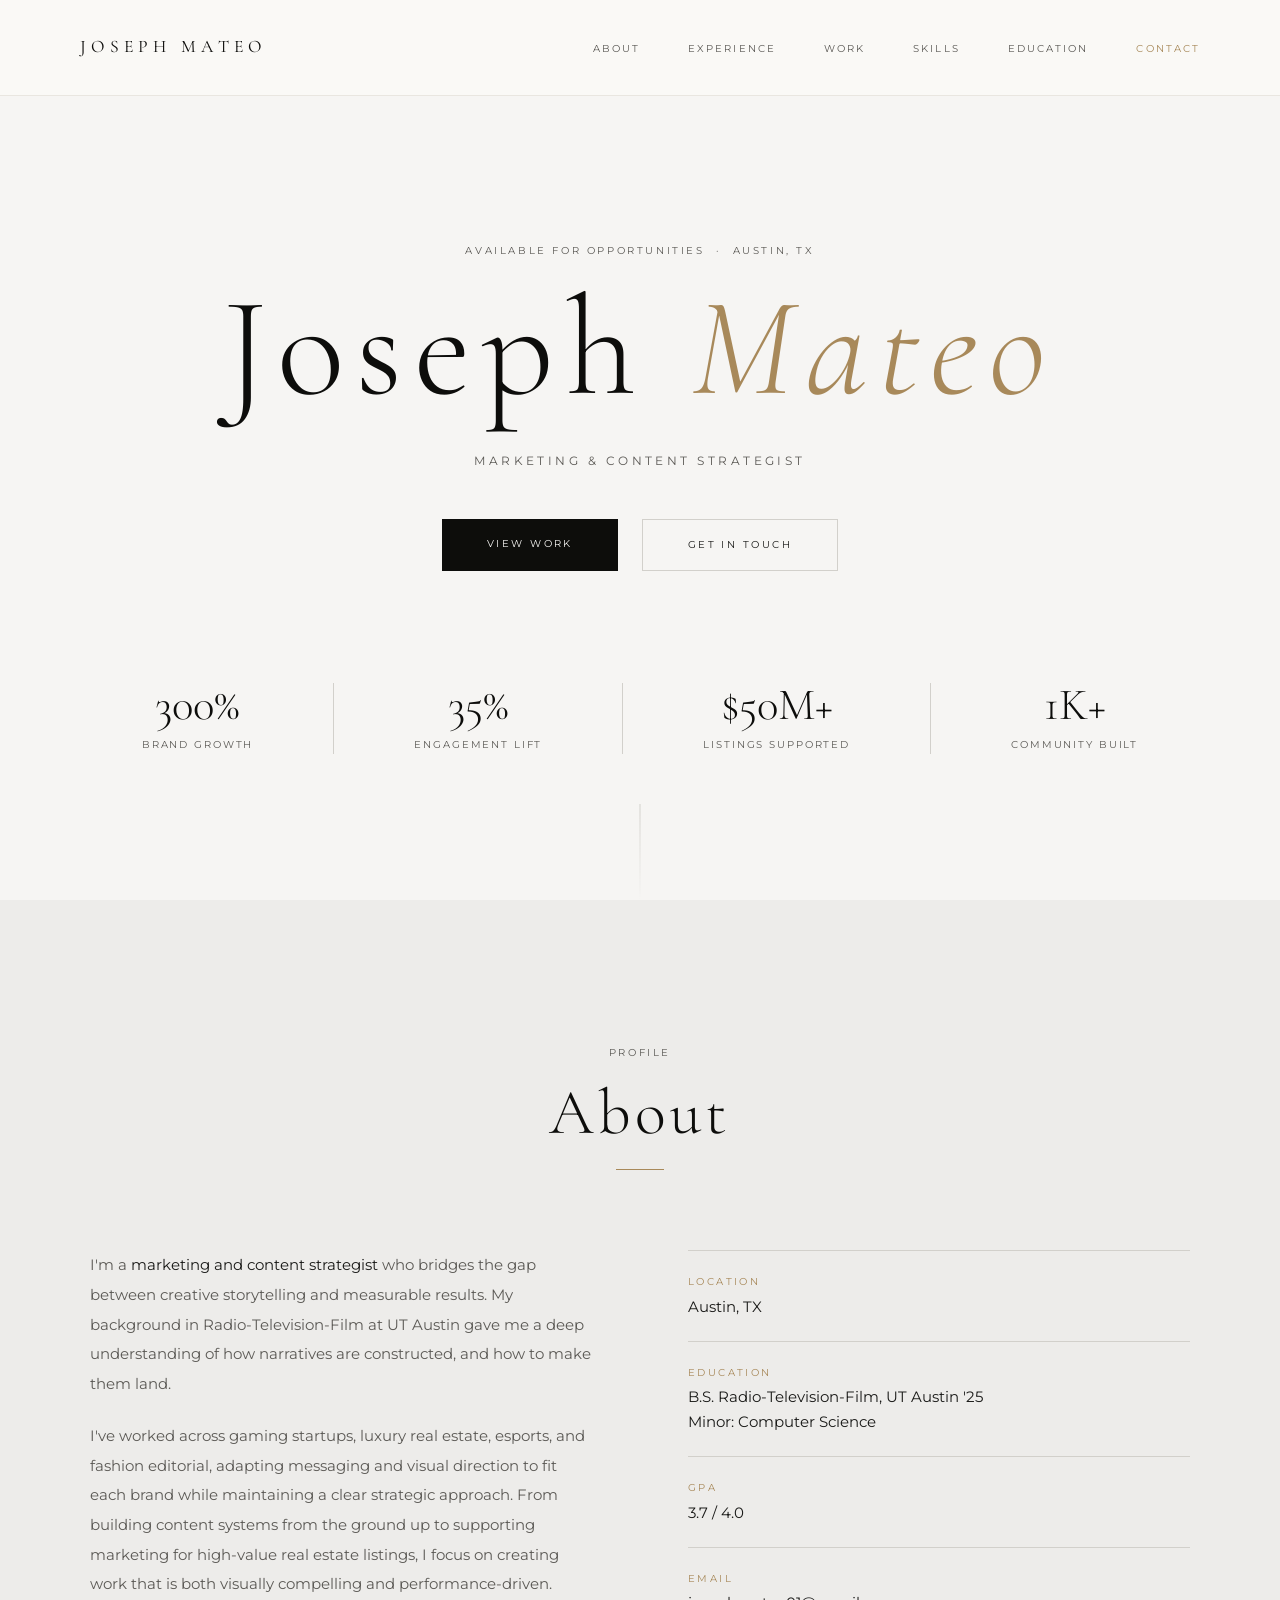
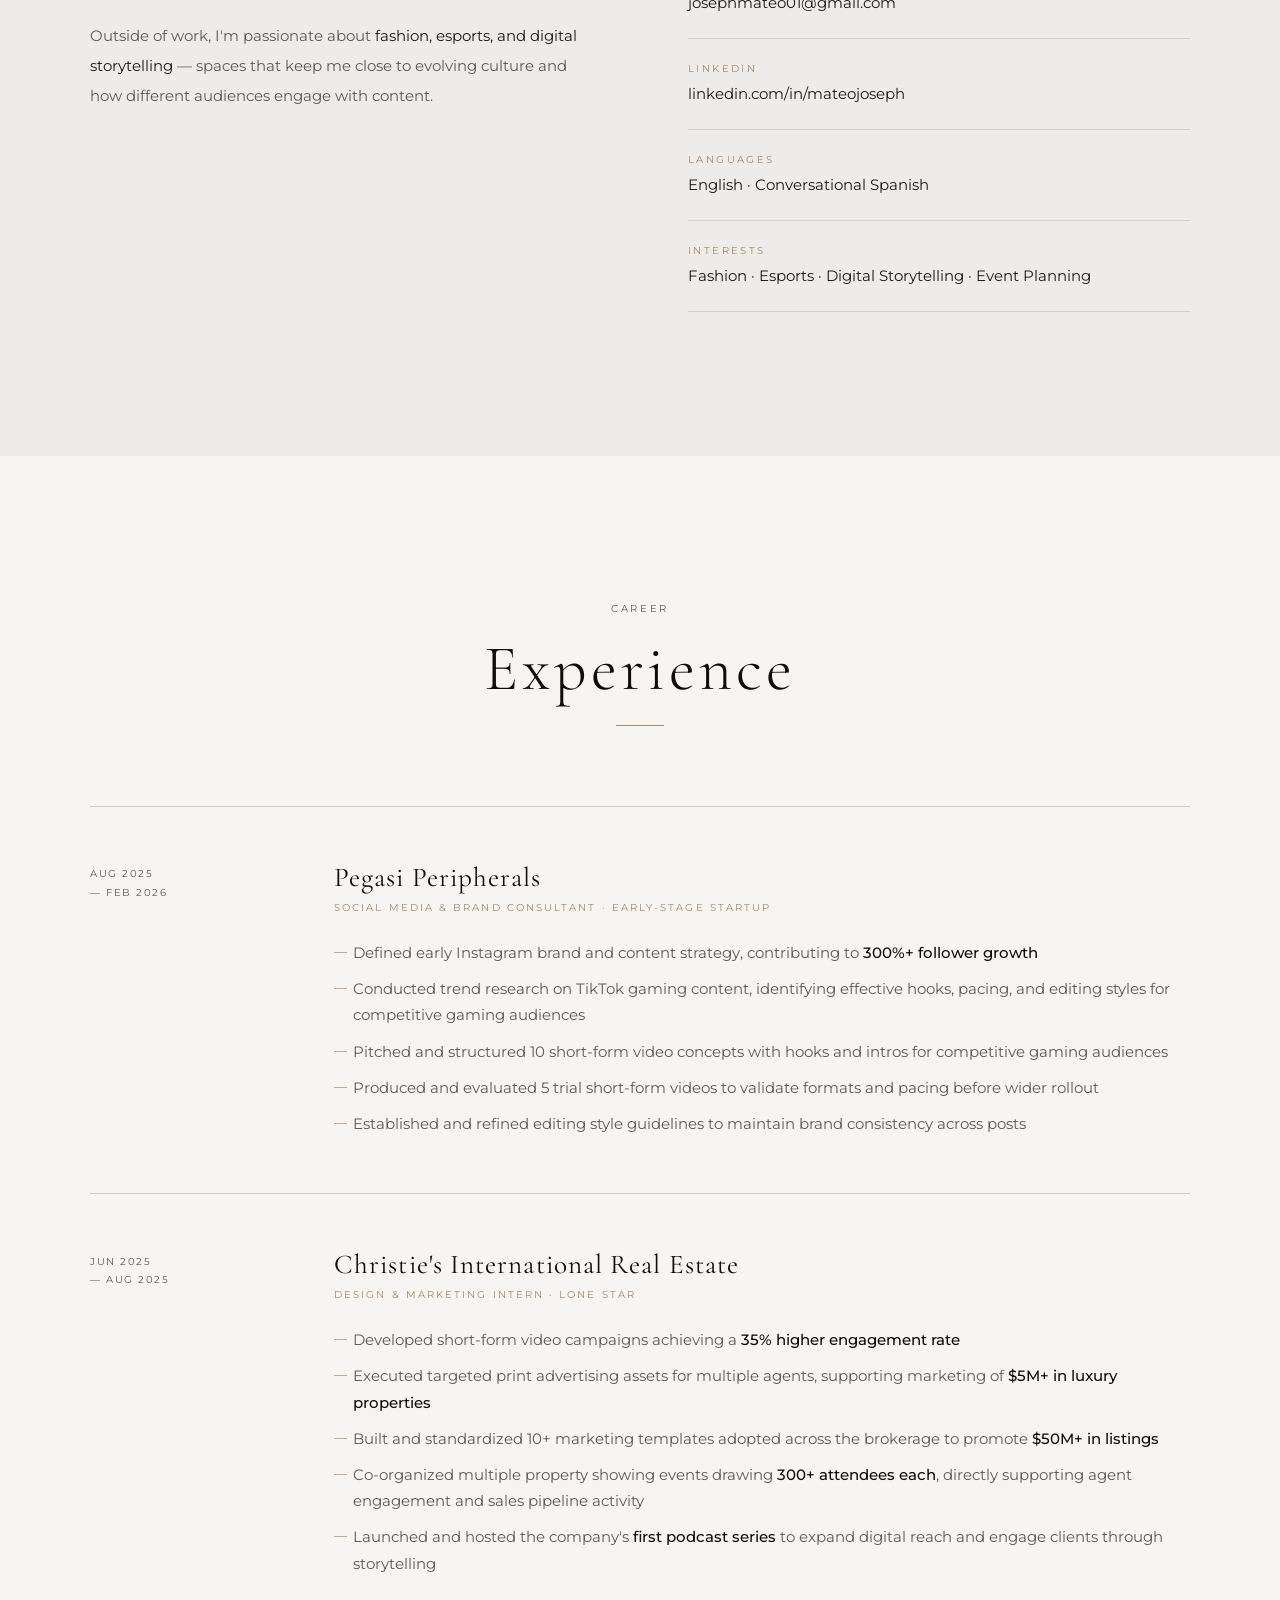
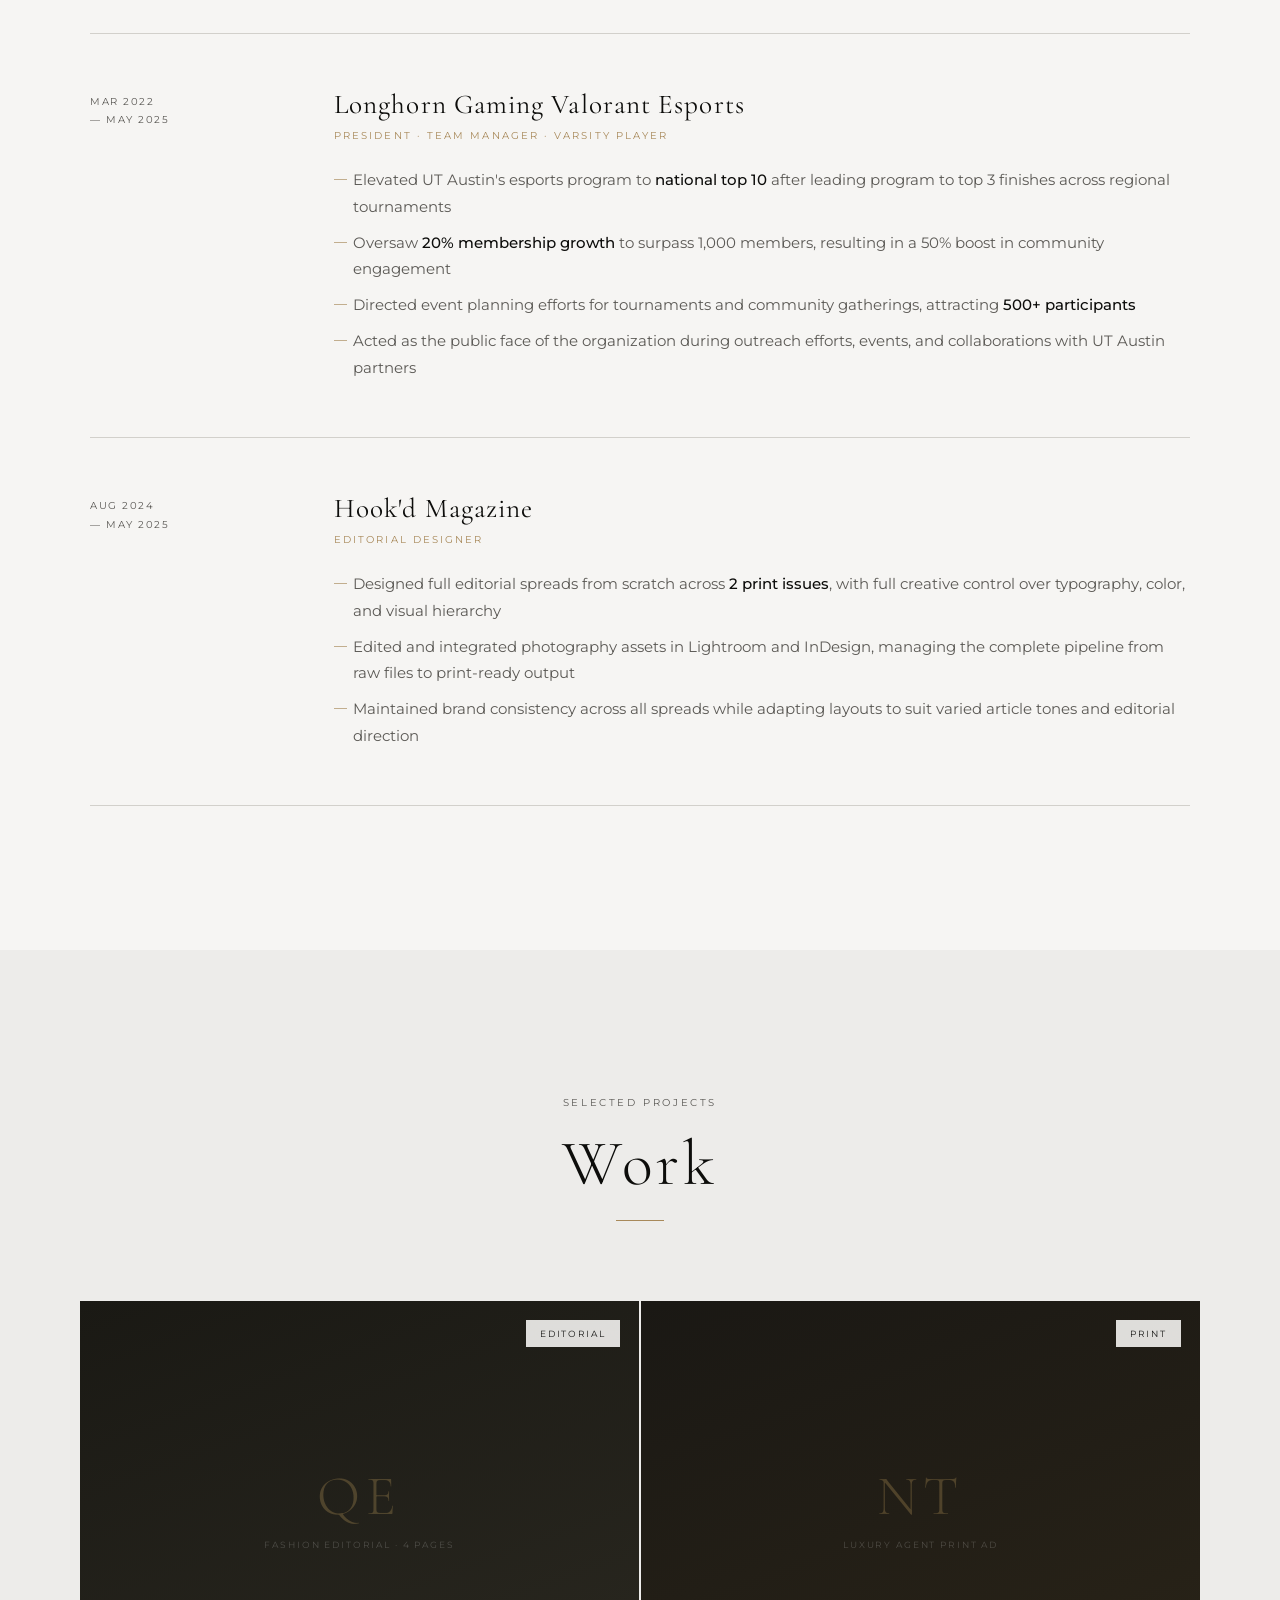
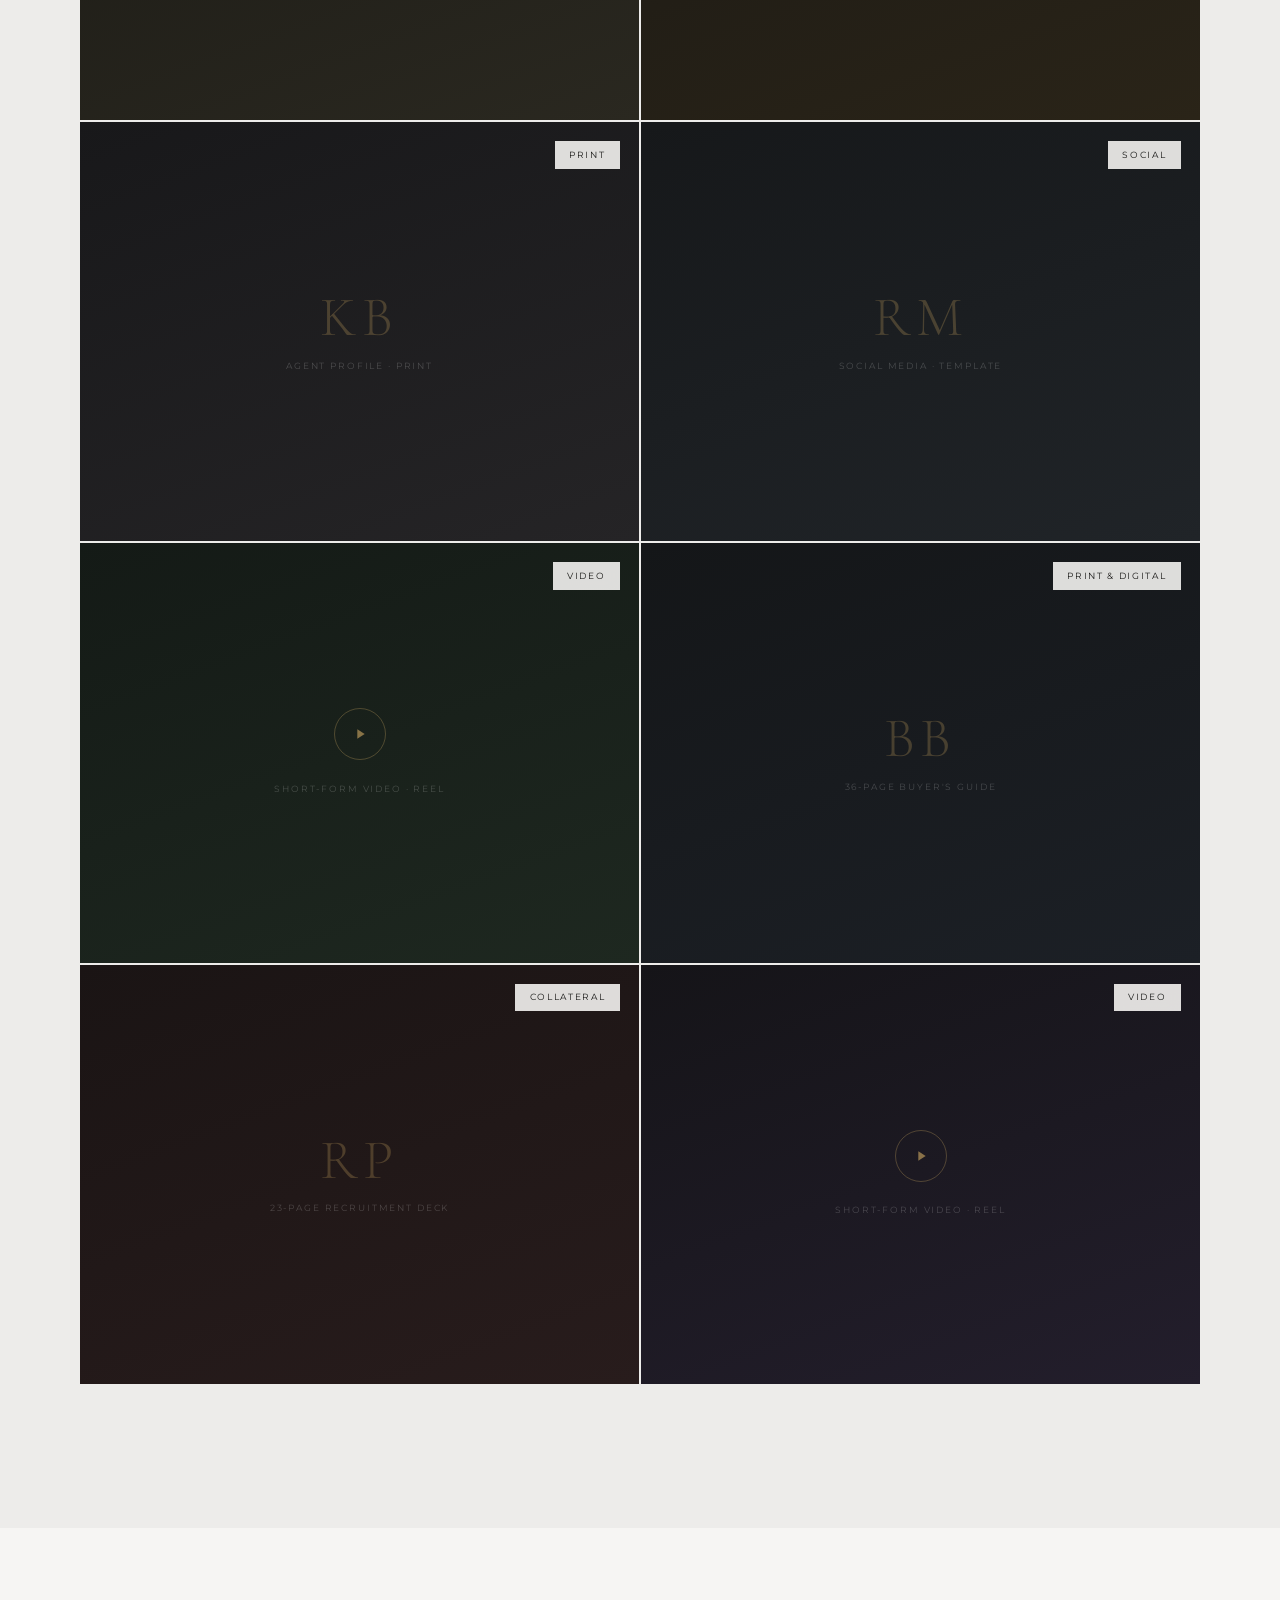
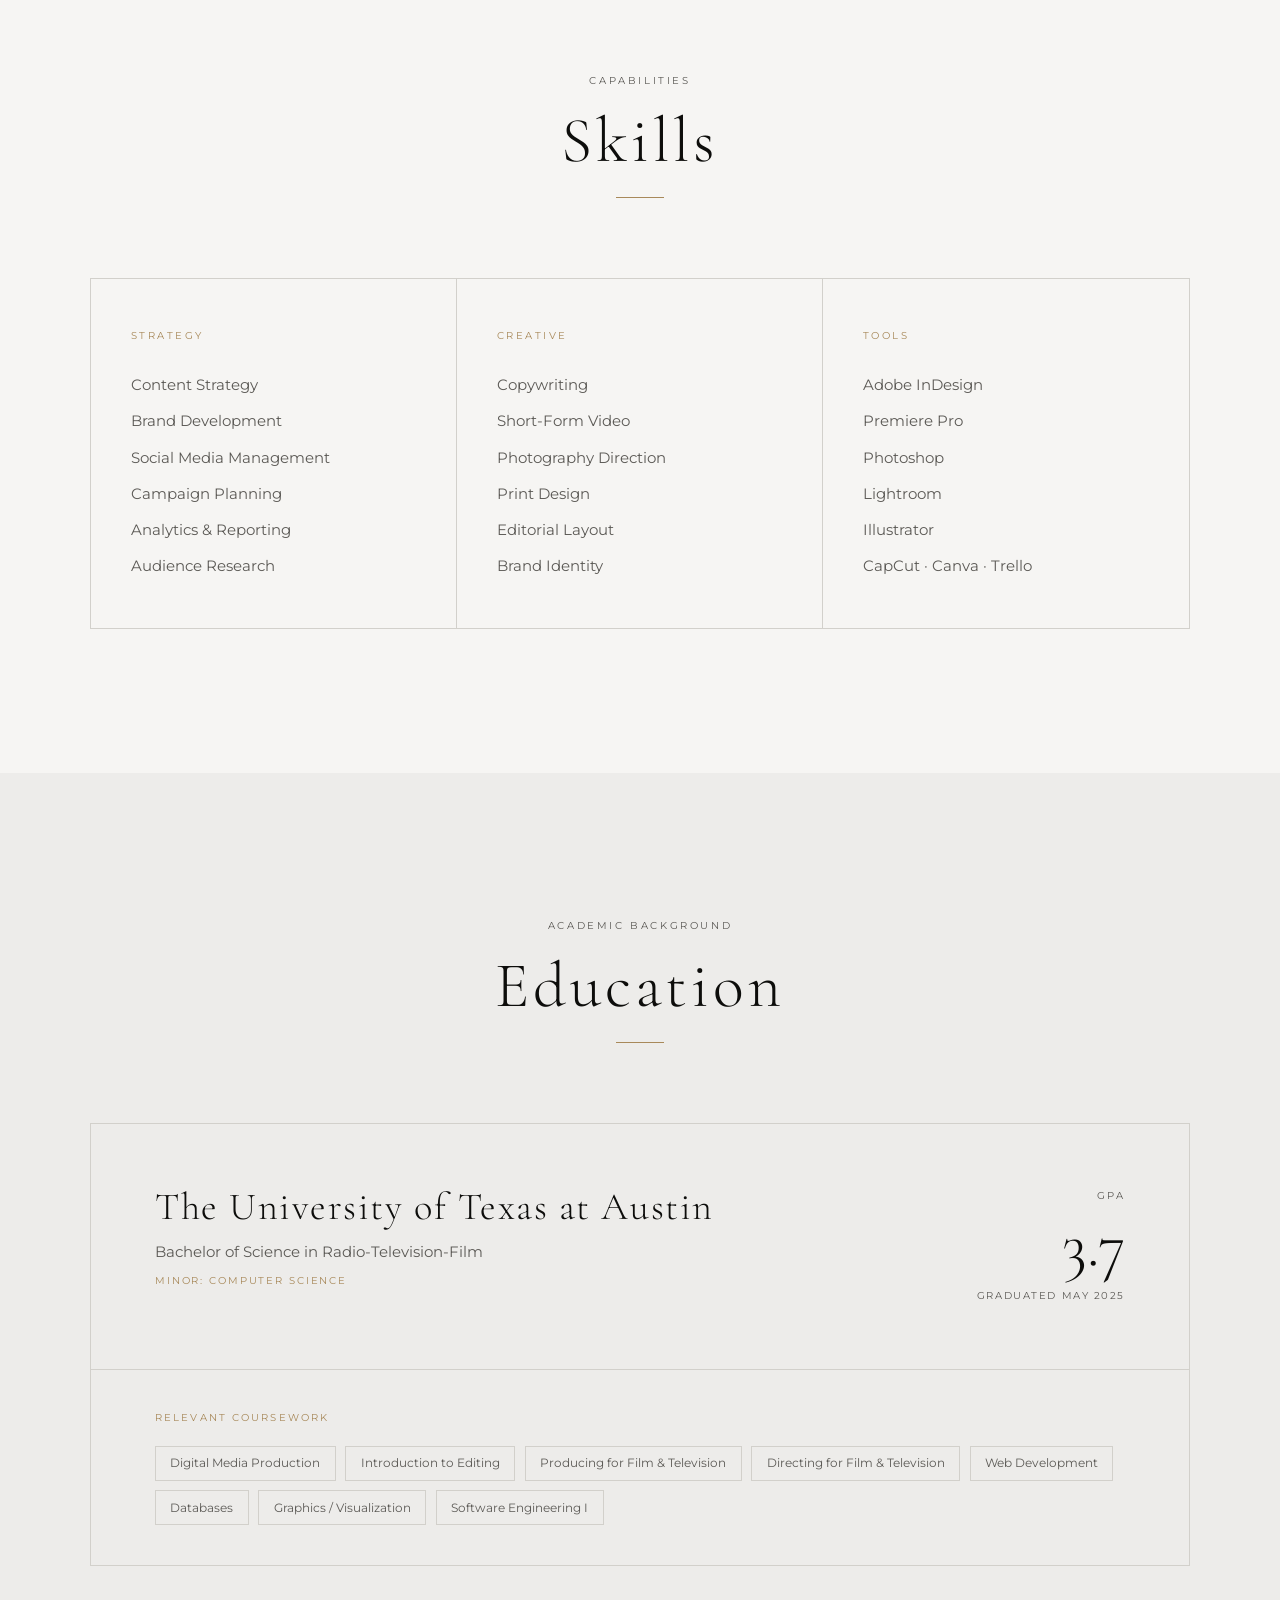
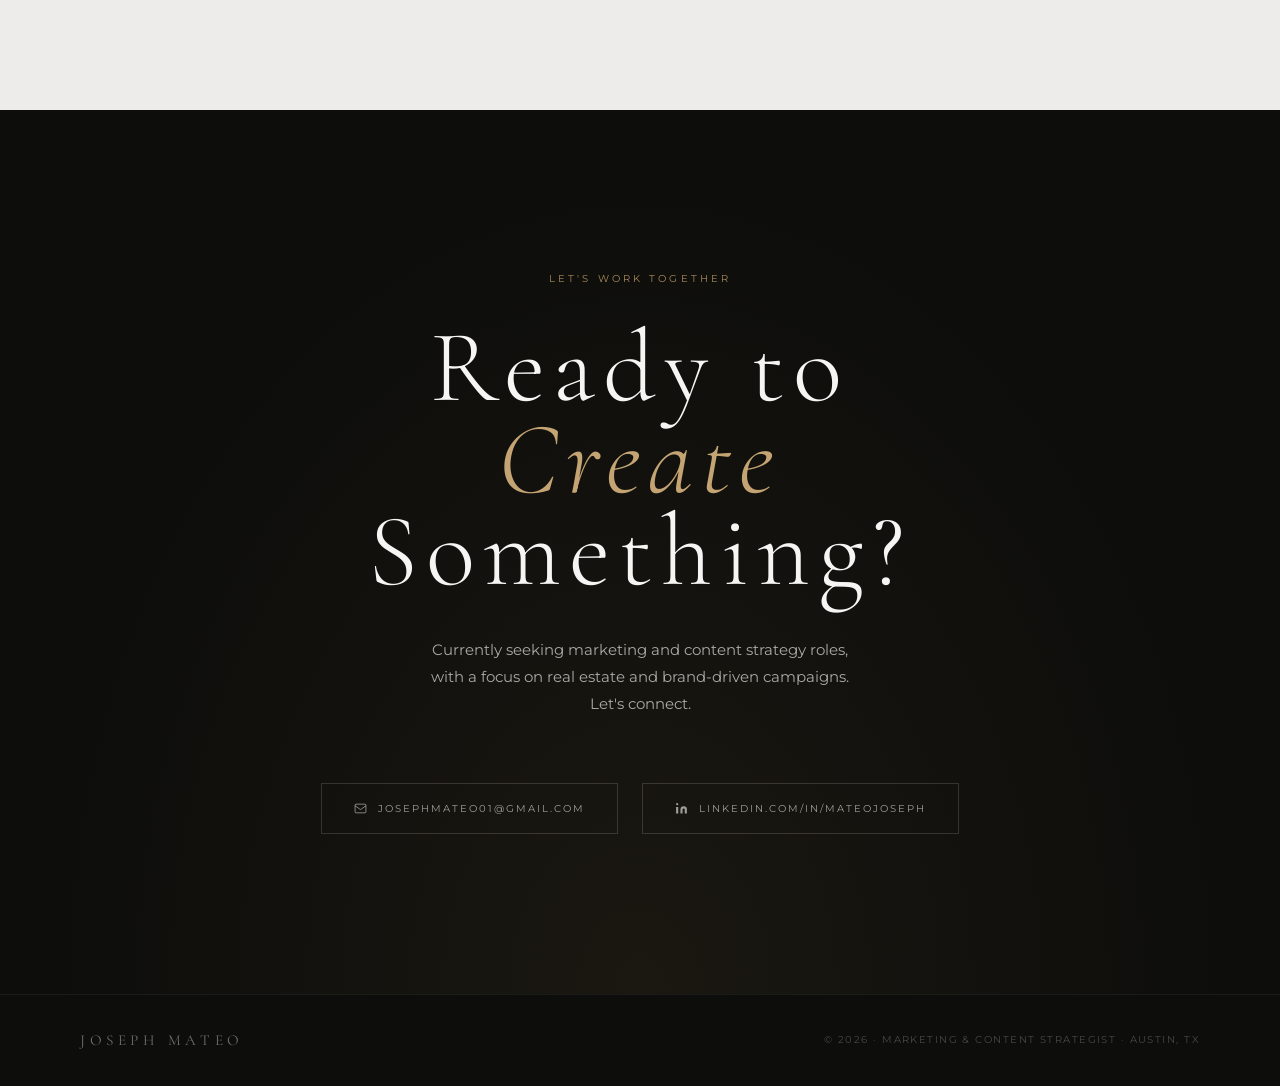
==== commit 1b38077b: "Deleted leadership Updated sections, and bg colors" ====
--- a/index.html
+++ b/index.html
@@ -541,60 +541,8 @@
     }
     .skill-group:hover .skill-item { color: var(--charcoal); }
 
-    /* ─── LEADERSHIP ─── */
-    #leadership { background: var(--ivory-mid); }
-    .leadership-grid {
-      display: grid;
-      grid-template-columns: 1fr 1fr;
-      gap: 2px;
-      max-width: 1100px;
-      margin: 0 auto;
-    }
-    .lead-card {
-      background: var(--ivory);
-      padding: 3.5rem;
-      transition: background 0.4s;
-    }
-    .lead-card:hover { background: var(--greige); }
-    .lead-org {
-      font-family: 'Cormorant Garamond', serif;
-      font-size: 1.6rem;
-      font-weight: 400;
-      letter-spacing: 0.04em;
-      color: var(--ink);
-      margin-bottom: 0.4rem;
-    }
-    .lead-role-title {
-      font-size: 0.62rem;
-      letter-spacing: 0.2em;
-      text-transform: uppercase;
-      color: var(--gold);
-      font-weight: 400;
-      margin-bottom: 1.8rem;
-    }
-    .lead-bullets {
-      list-style: none;
-      display: flex;
-      flex-direction: column;
-      gap: 0.65rem;
-    }
-    .lead-bullets li {
-      font-size: 0.92rem;
-      color: var(--warm-gray);
-      padding-left: 1.2rem;
-      position: relative;
-      line-height: 1.8;
-      font-weight: 400;
-    }
-    .lead-bullets li::before {
-      content: '—';
-      position: absolute;
-      left: 0;
-      color: var(--gold);
-    }
-
     /* ─── EDUCATION ─── */
-    #education { background: var(--ivory); }
+    #education { background: var(--ivory-mid); }
     .edu-block {
       max-width: 1100px;
       margin: 0 auto;
@@ -894,7 +842,6 @@
       .exp-item { grid-template-columns: 1fr; gap: 1rem; }
       .skills-grid { grid-template-columns: 1fr 1fr; }
       .skill-group { border-right: none; border-bottom: 1px solid var(--border); }
-      .leadership-grid { grid-template-columns: 1fr; }
       .work-grid { grid-template-columns: 1fr; }
       .edu-main { grid-template-columns: 1fr; }
       .edu-main, .coursework { padding: 2rem; }
@@ -1248,37 +1195,6 @@
     </div>
   </section>
 
-  <!-- LEADERSHIP -->
-  <section id="leadership">
-    <div class="section-mark reveal">
-      <span class="eyebrow">Community</span>
-      <h2>Leadership</h2>
-      <div class="rule"></div>
-    </div>
-    <div class="leadership-grid">
-      <div class="lead-card reveal">
-        <div class="lead-org">UT Austin Esports</div>
-        <div class="lead-role-title">Director of Marketing &amp; Media</div>
-        <ul class="lead-bullets">
-          <li>Managed brand identity and social media presence for UT Austin's umbrella esports organization</li>
-          <li>Coordinated marketing and media coverage across multiple varsity game titles and club teams</li>
-          <li>Produced content, graphics, and promotional material for tournaments and recruitment campaigns</li>
-          <li>Collaborated with university partners and student organizations to amplify outreach</li>
-        </ul>
-      </div>
-      <div class="lead-card reveal">
-        <div class="lead-org">Longhorn Gaming Valorant</div>
-        <div class="lead-role-title">President · Team Manager · Varsity Player</div>
-        <ul class="lead-bullets">
-          <li>Led organizational strategy, recruitment, and operations for a nationally recognized team</li>
-          <li>Grew active membership by 20%, surpassing 1,000 members with a 50% engagement boost</li>
-          <li>Organized tournaments and events drawing 500+ participants per event</li>
-          <li>Represented the program publicly during university outreach and inter-collegiate events</li>
-        </ul>
-      </div>
-    </div>
-  </section>
-
   <!-- EDUCATION -->
   <section id="education">
     <div class="section-mark reveal">
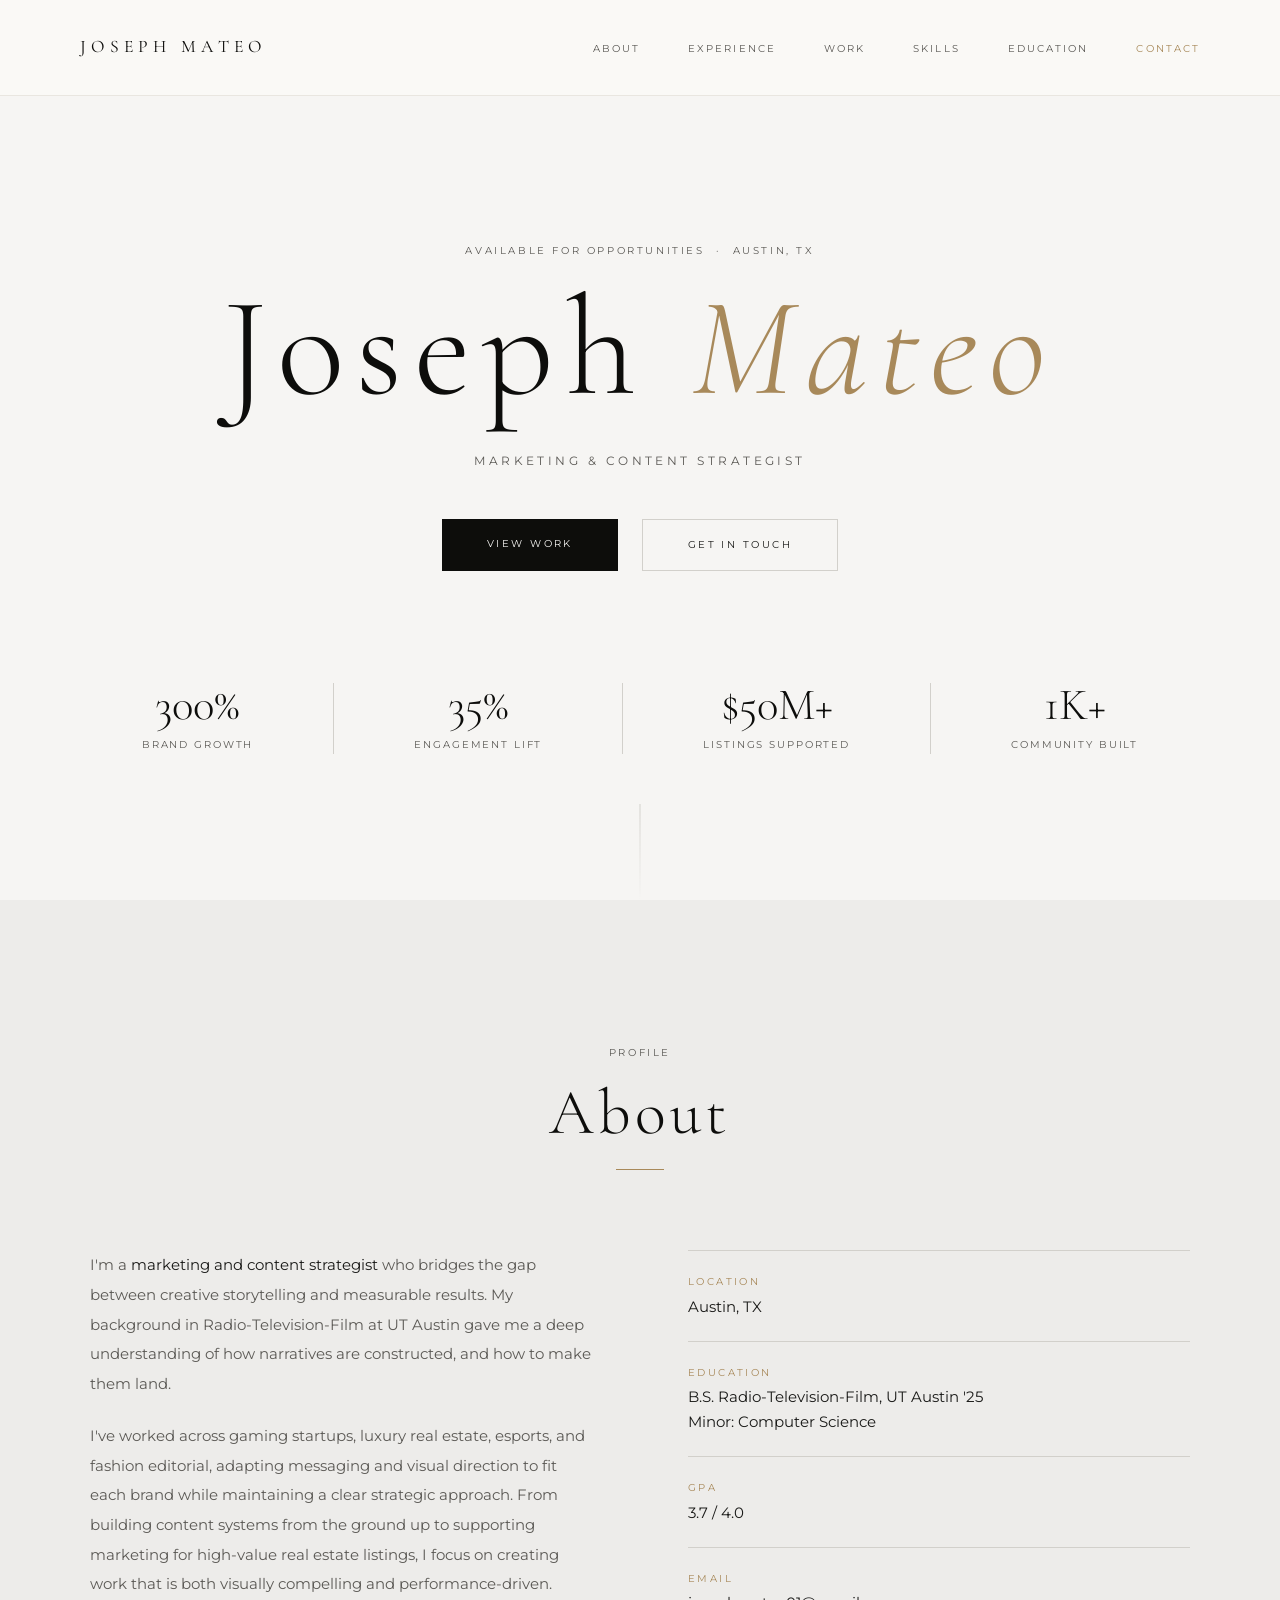
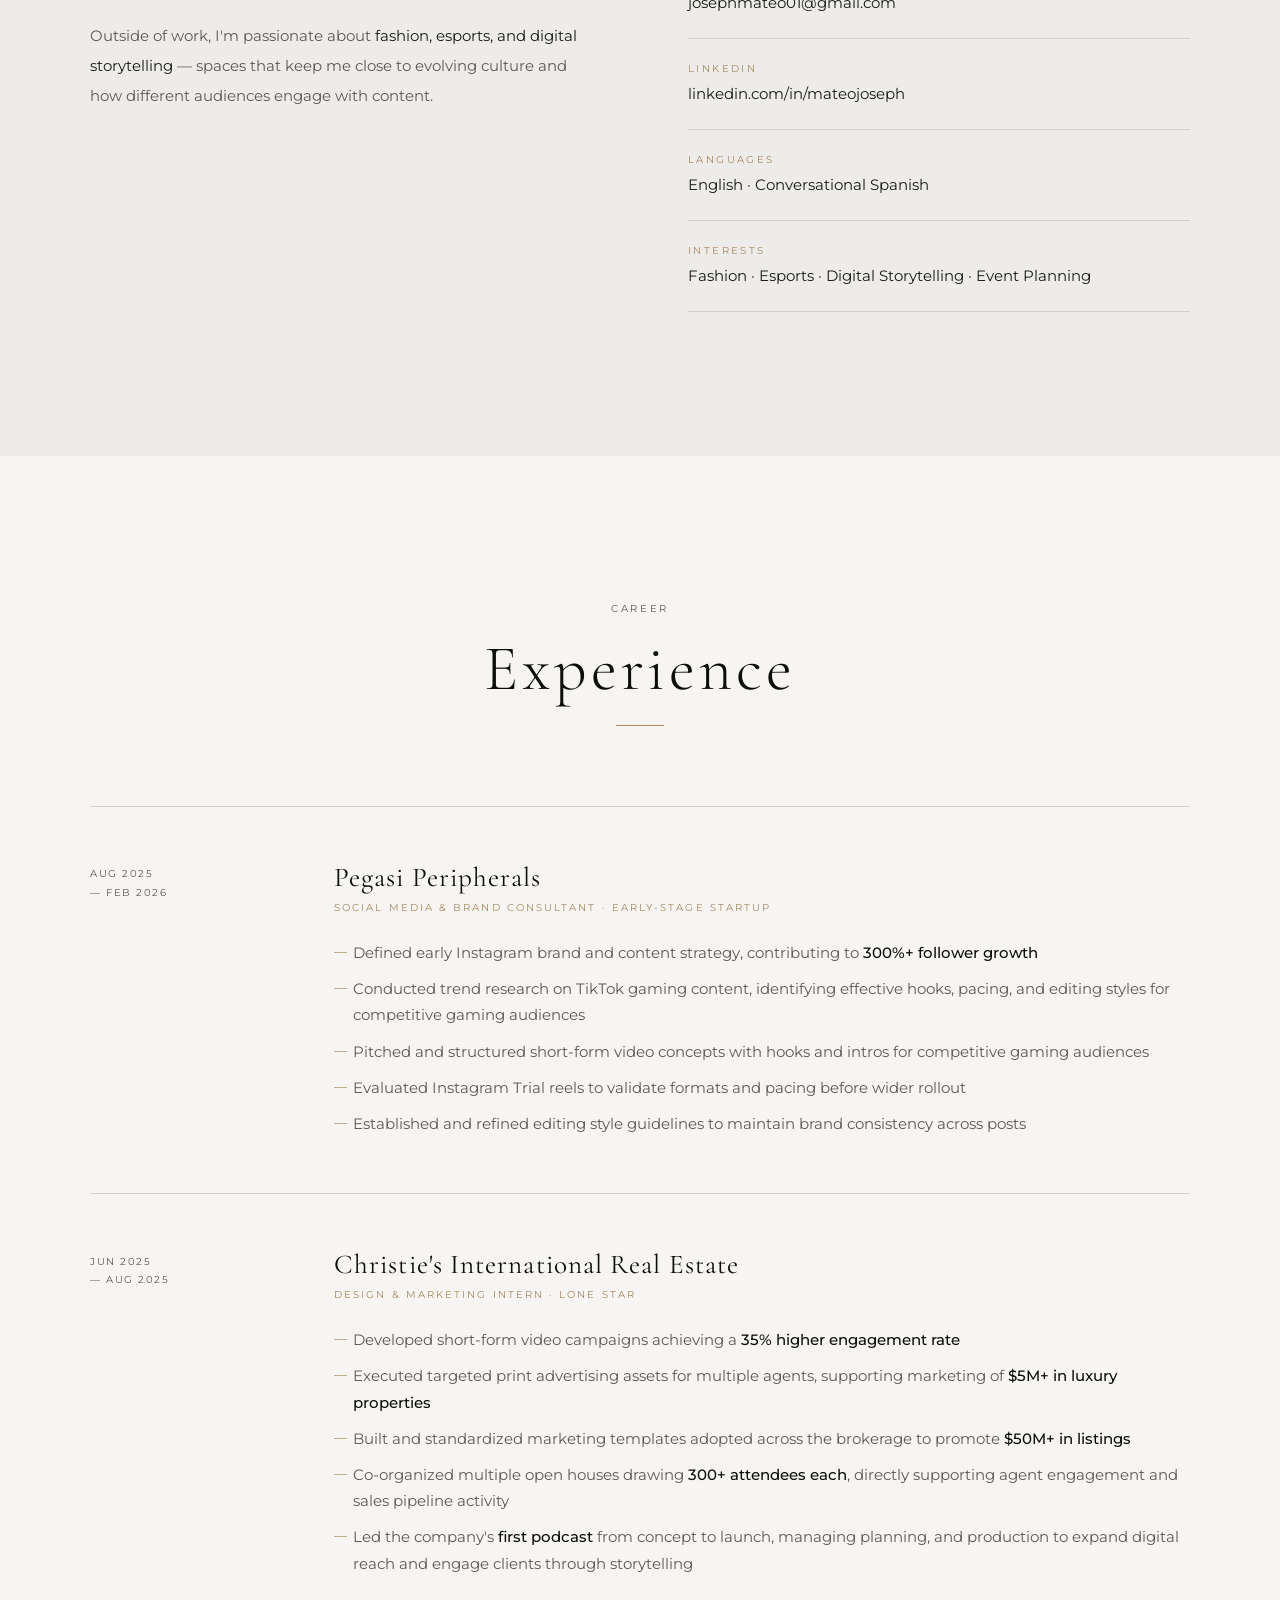
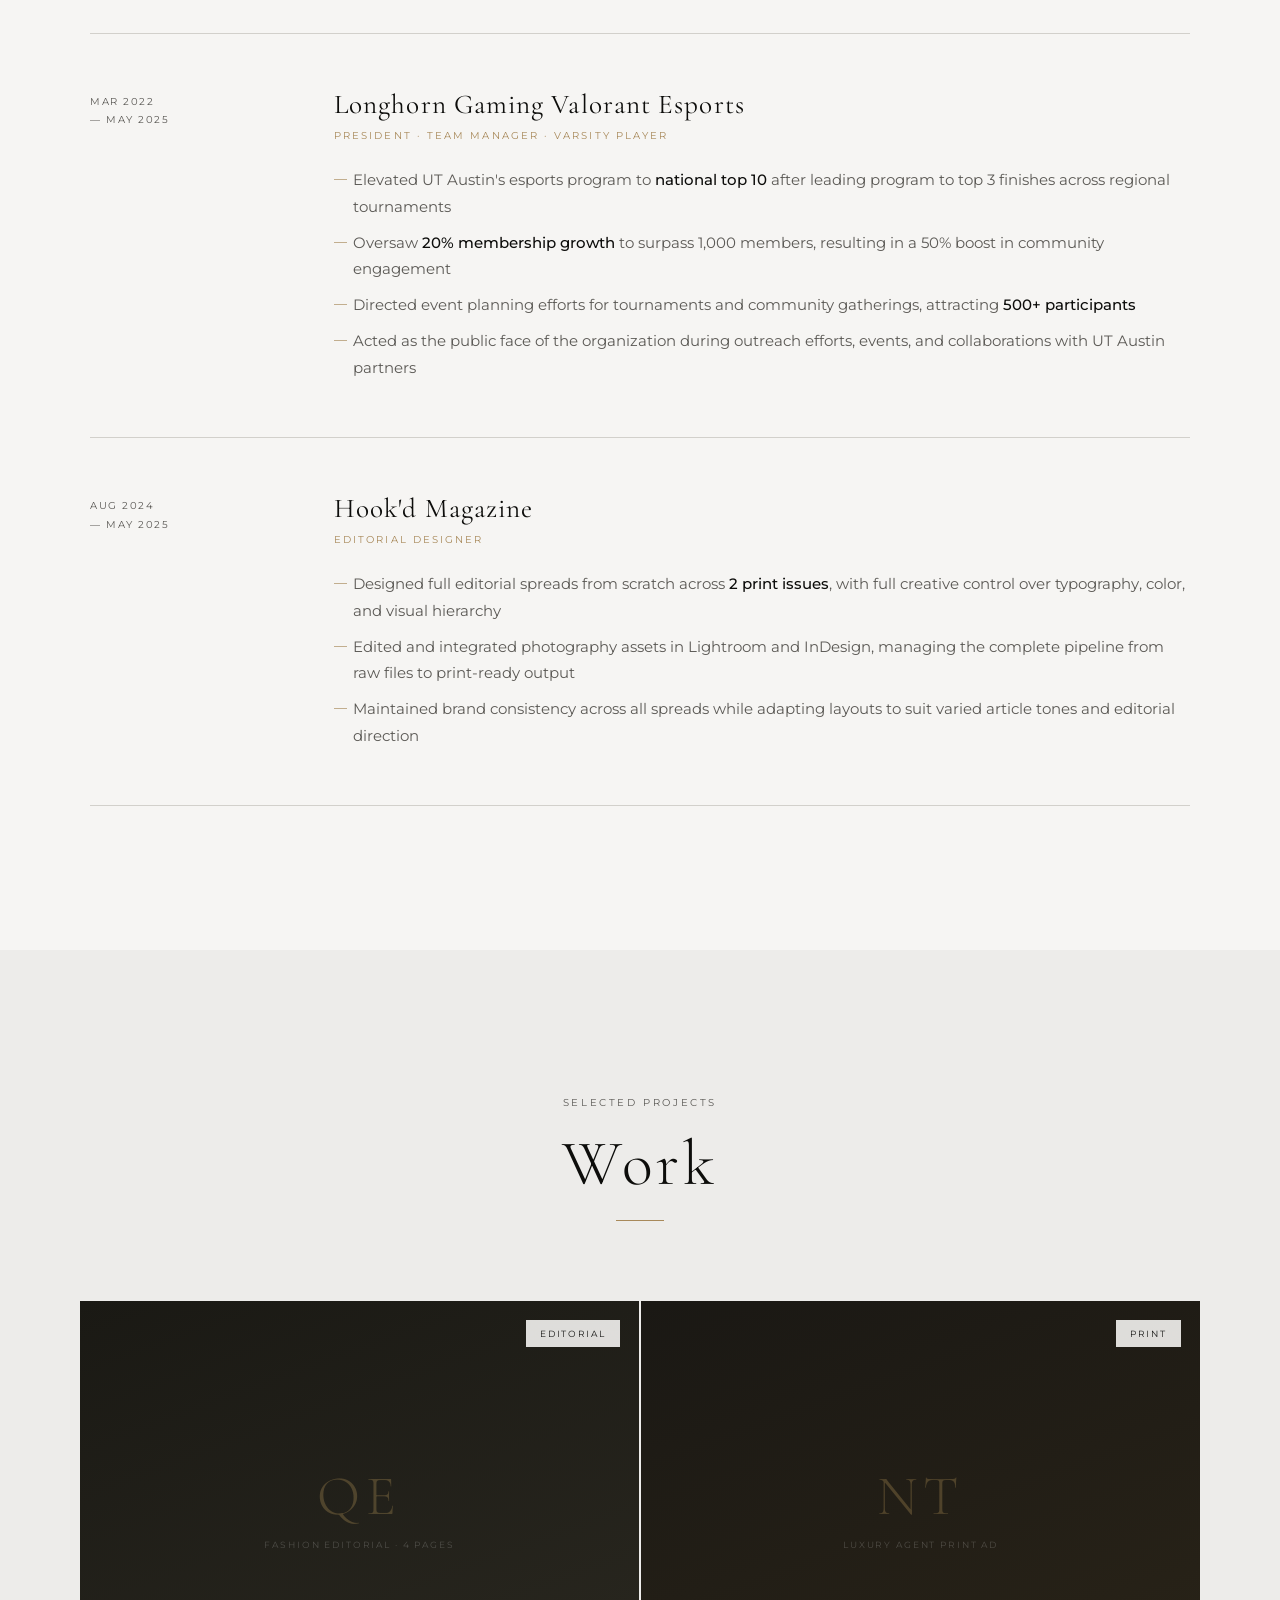
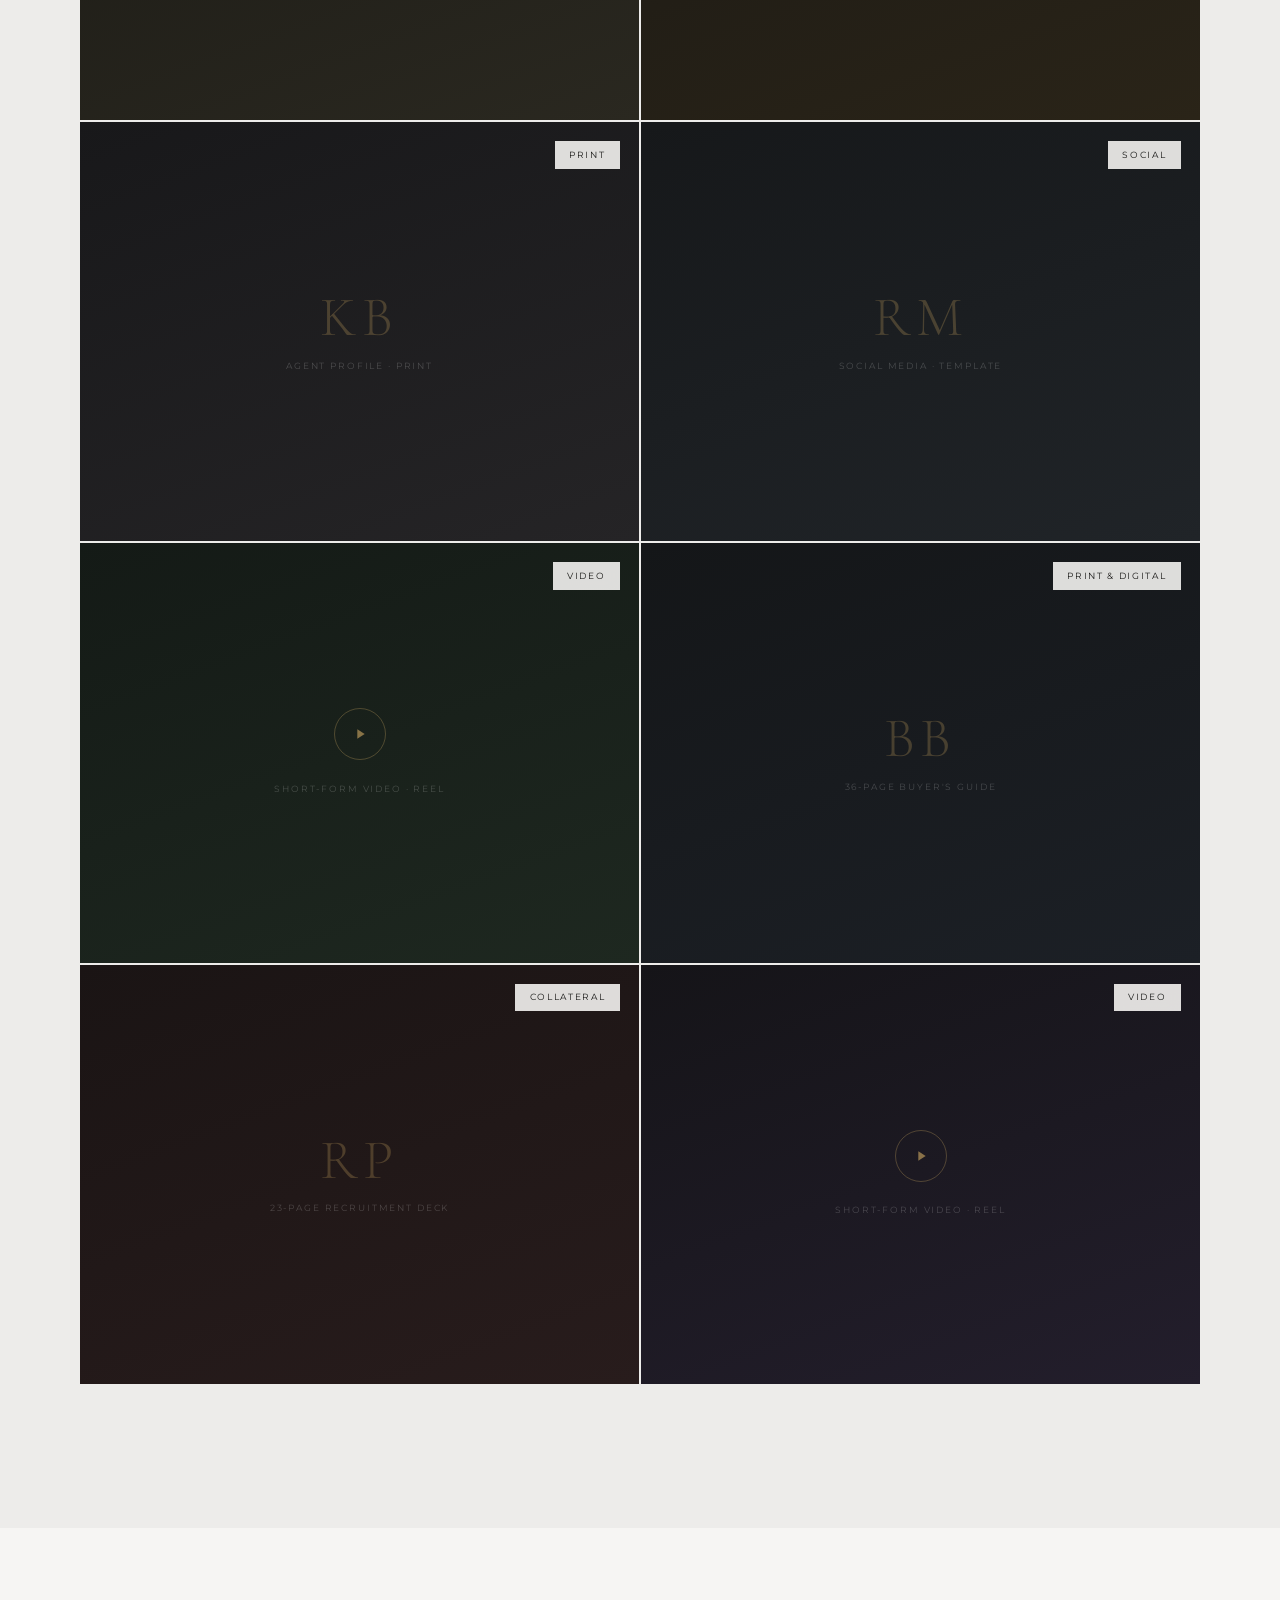
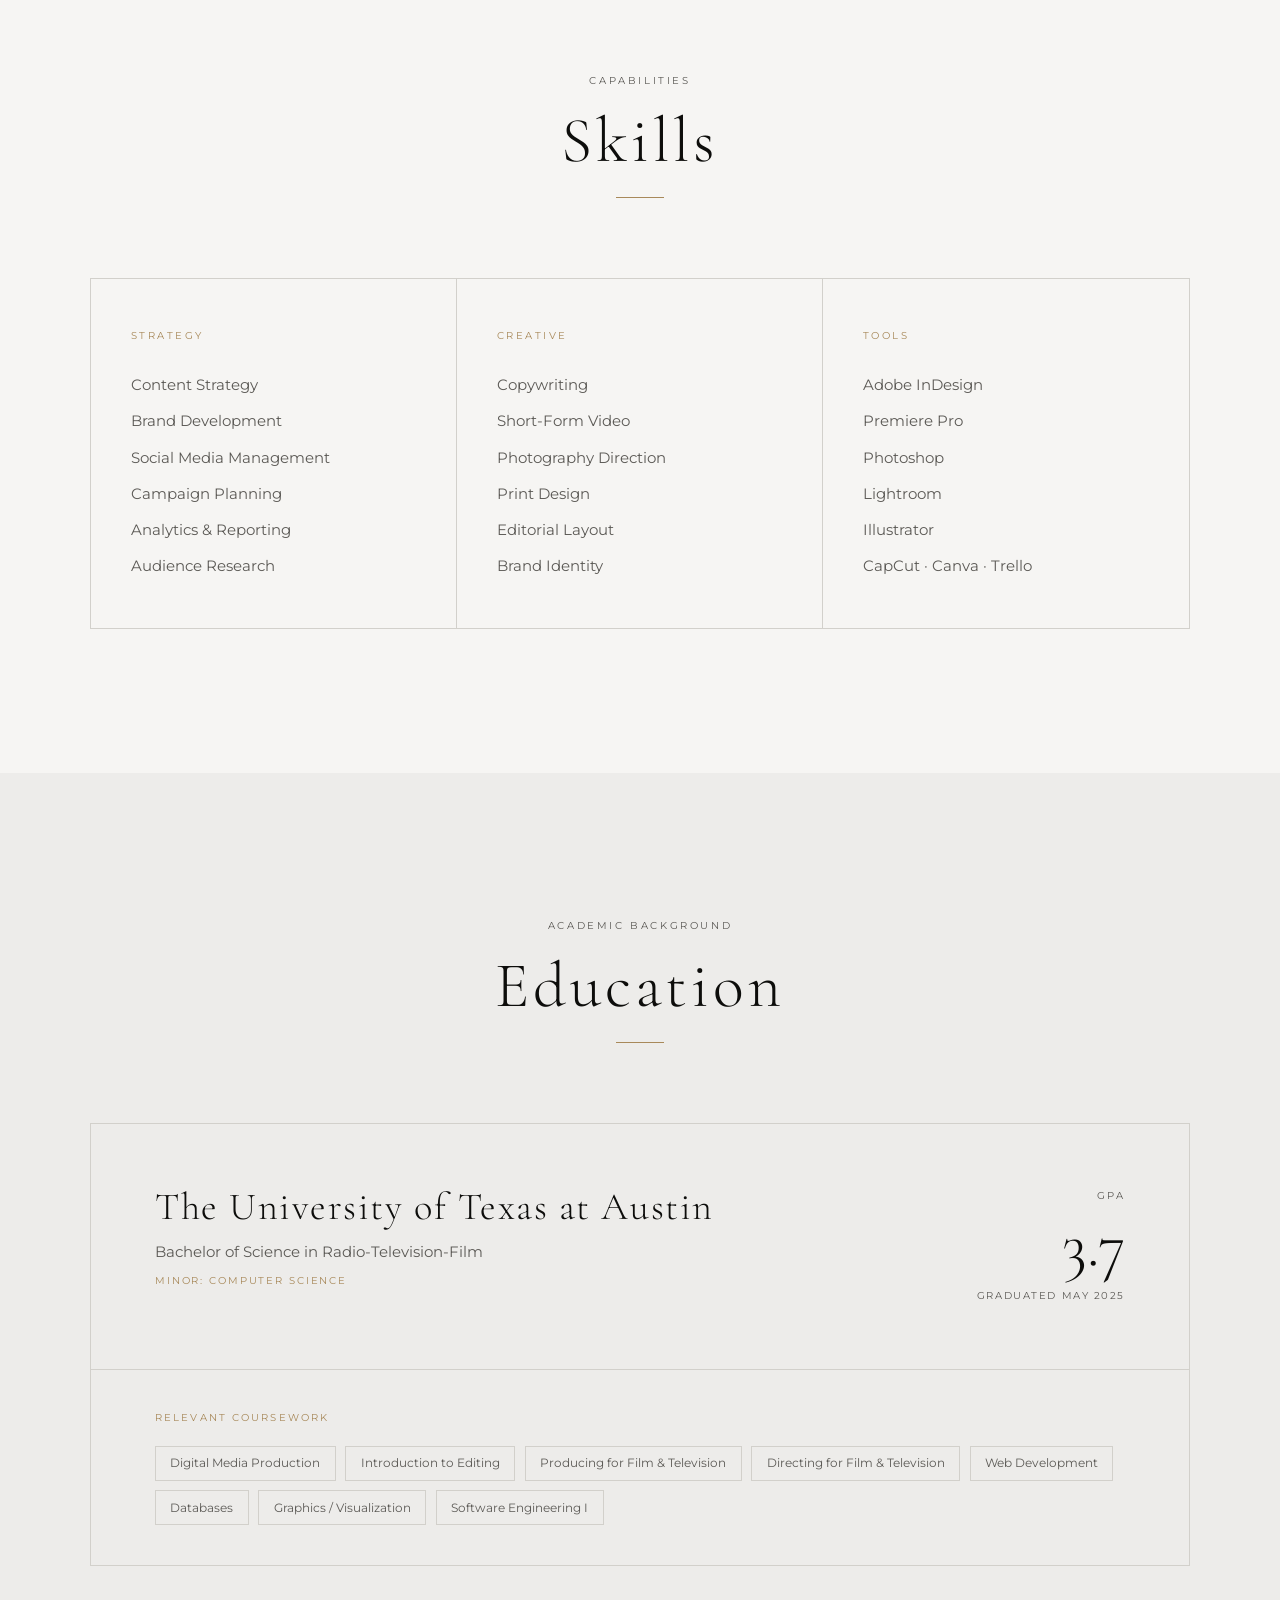
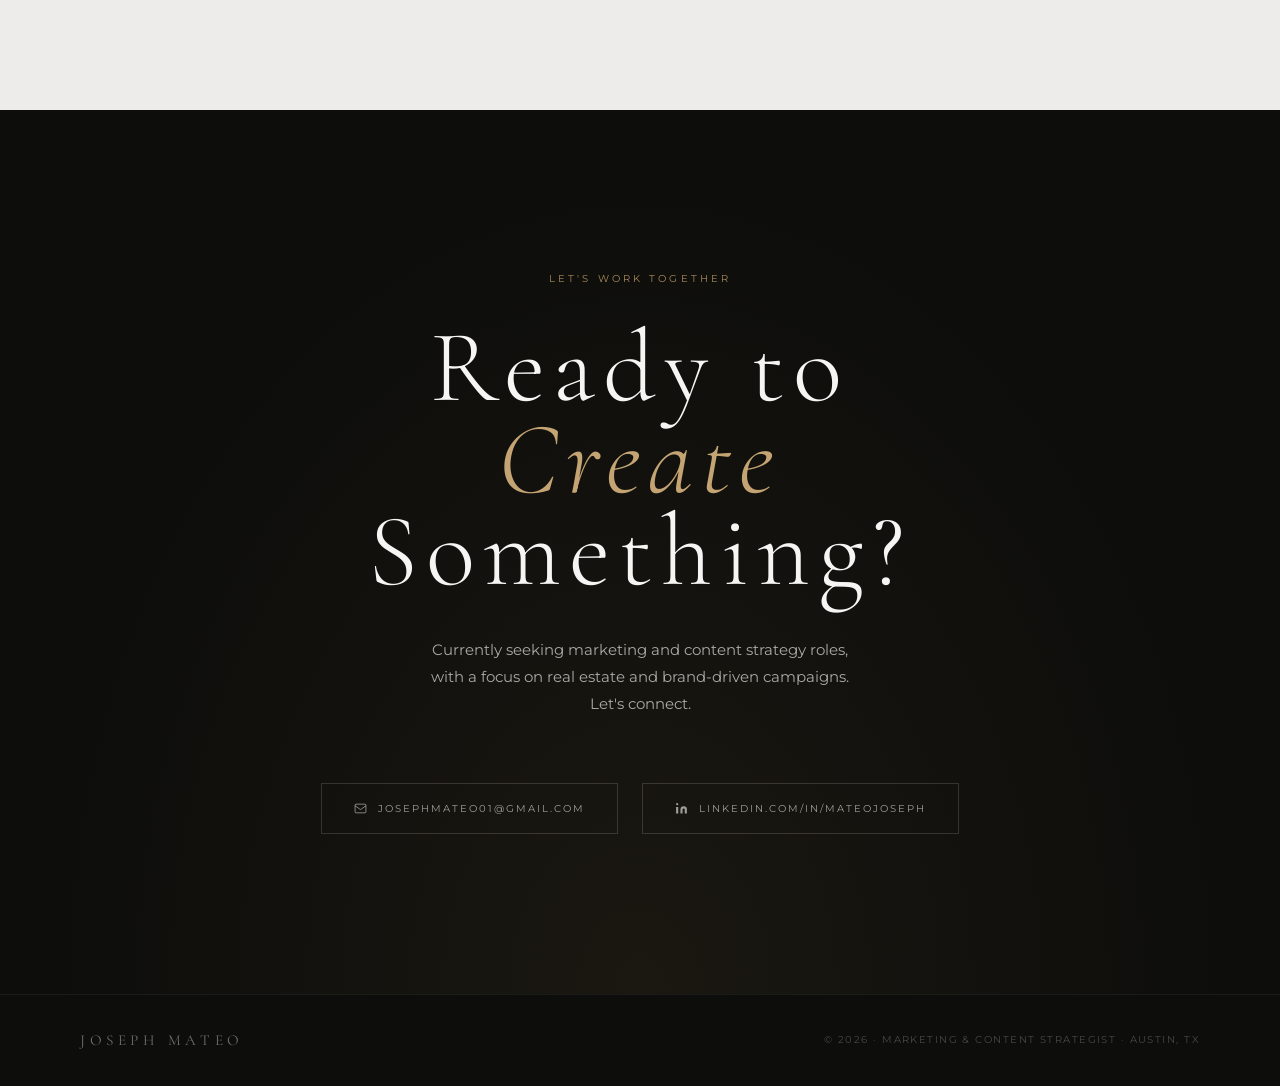
==== commit 0a63cdd6: "Updated resume lines Small changes to wording" ====
--- a/index.html
+++ b/index.html
@@ -963,8 +963,8 @@
           <ul class="exp-bullets">
             <li>Defined early Instagram brand and content strategy, contributing to <strong>300%+ follower growth</strong></li>
             <li>Conducted trend research on TikTok gaming content, identifying effective hooks, pacing, and editing styles for competitive gaming audiences</li>
-            <li>Pitched and structured 10 short-form video concepts with hooks and intros for competitive gaming audiences</li>
-            <li>Produced and evaluated 5 trial short-form videos to validate formats and pacing before wider rollout</li>
+            <li>Pitched and structured short-form video concepts with hooks and intros for competitive gaming audiences</li>
+            <li>Evaluated Instagram Trial reels to validate formats and pacing before wider rollout</li>
             <li>Established and refined editing style guidelines to maintain brand consistency across posts</li>
           </ul>
         </div>
@@ -978,9 +978,10 @@
           <ul class="exp-bullets">
             <li>Developed short-form video campaigns achieving a <strong>35% higher engagement rate</strong></li>
             <li>Executed targeted print advertising assets for multiple agents, supporting marketing of <strong>$5M+ in luxury properties</strong></li>
-            <li>Built and standardized 10+ marketing templates adopted across the brokerage to promote <strong>$50M+ in listings</strong></li>
-            <li>Co-organized multiple property showing events drawing <strong>300+ attendees each</strong>, directly supporting agent engagement and sales pipeline activity</li>
-            <li>Launched and hosted the company's <strong>first podcast series</strong> to expand digital reach and engage clients through storytelling</li>
+            <li>Built and standardized marketing templates adopted across the brokerage to promote <strong>$50M+ in listings</strong></li>
+            <li>Co-organized multiple open houses drawing <strong>300+ attendees each</strong>, directly supporting agent engagement and sales pipeline activity</li>
+            <li>Led the company's <strong>first podcast</strong> from concept to launch, managing planning, and production to expand digital reach and engage clients through storytelling
+</li>
           </ul>
         </div>
       </div>
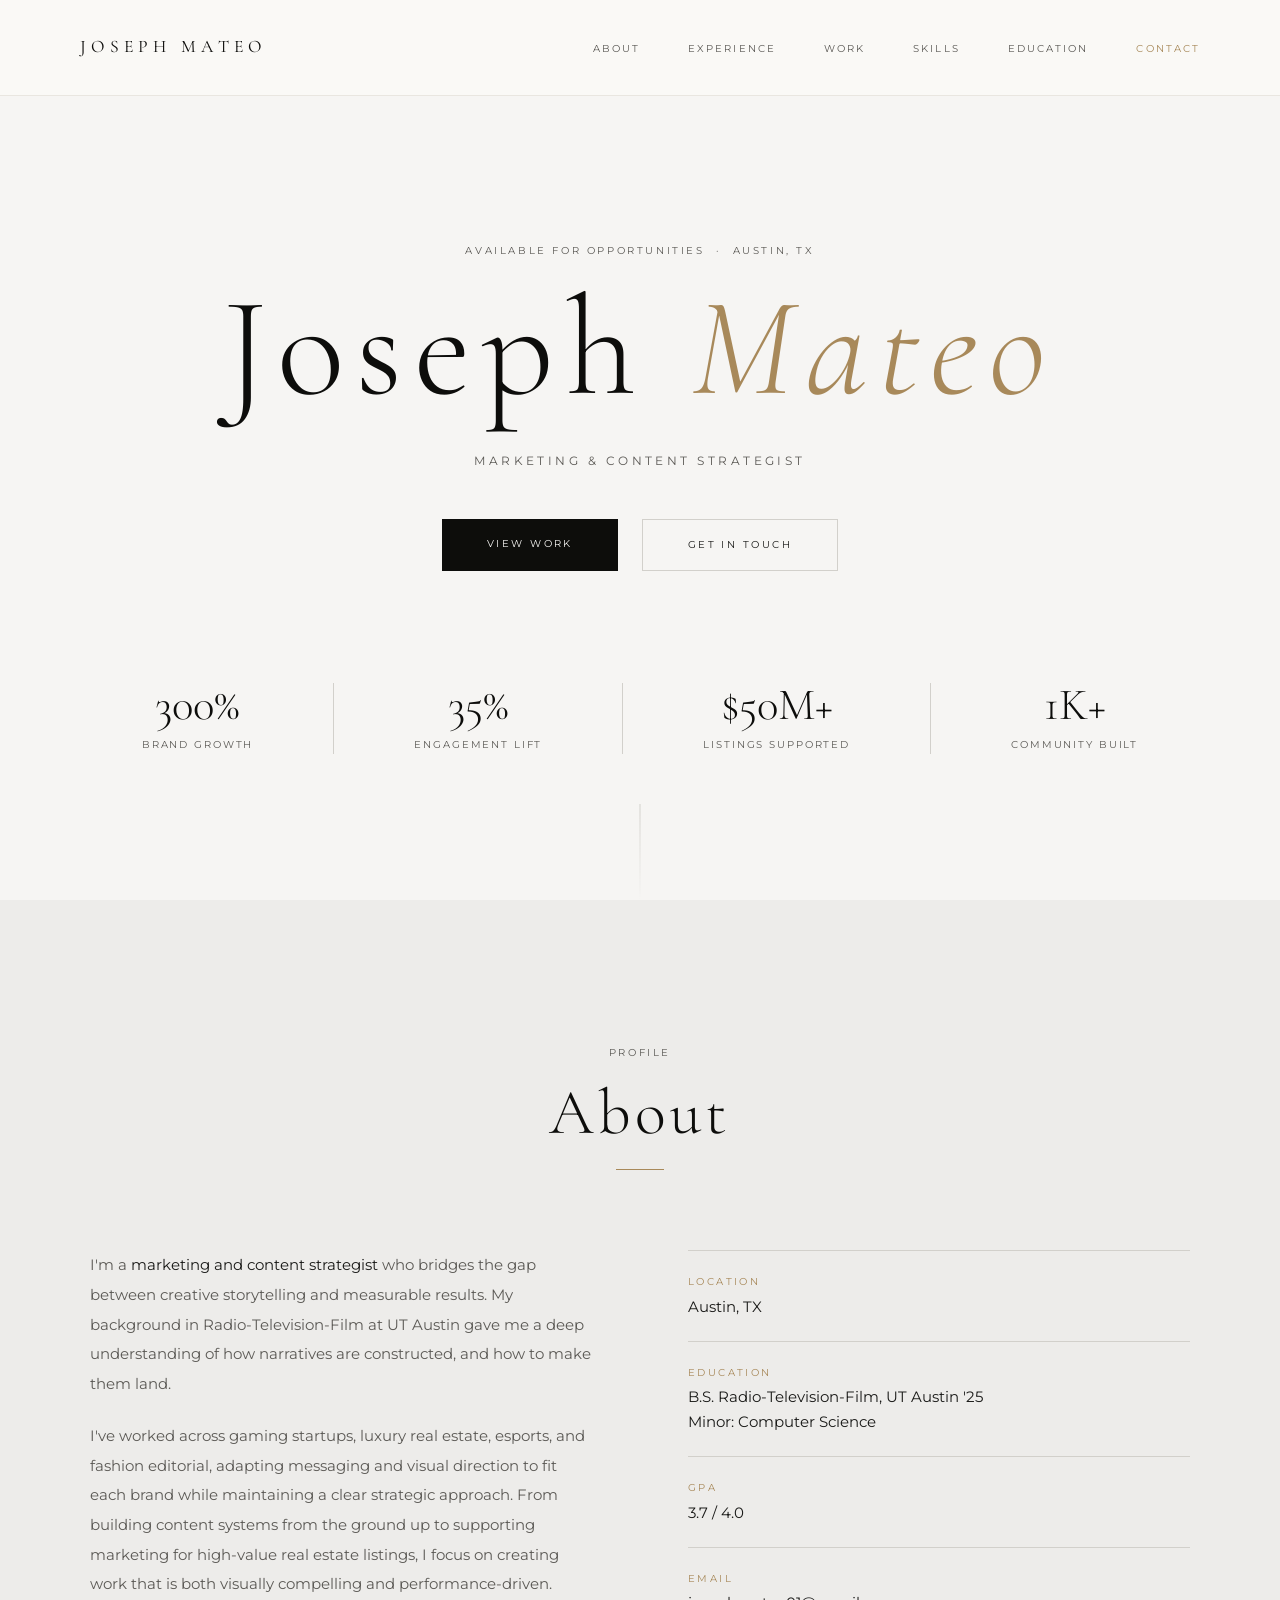
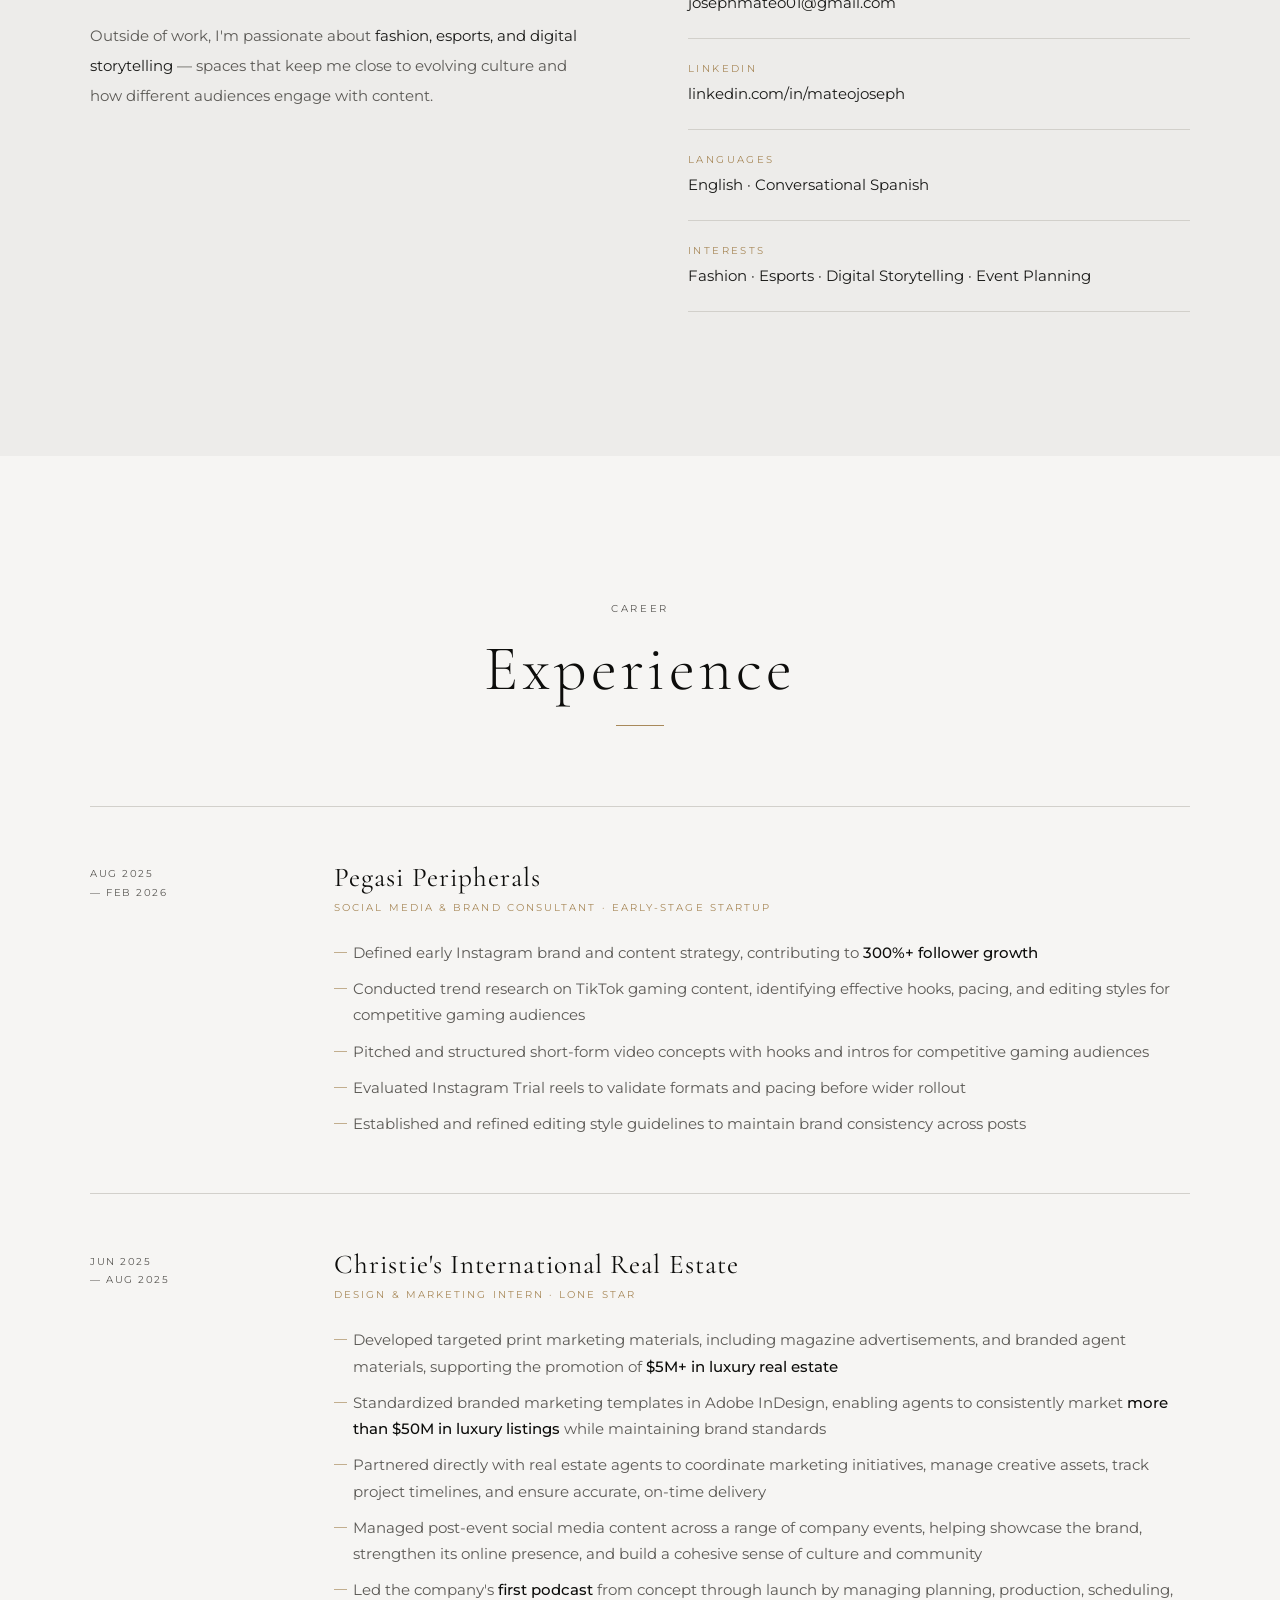
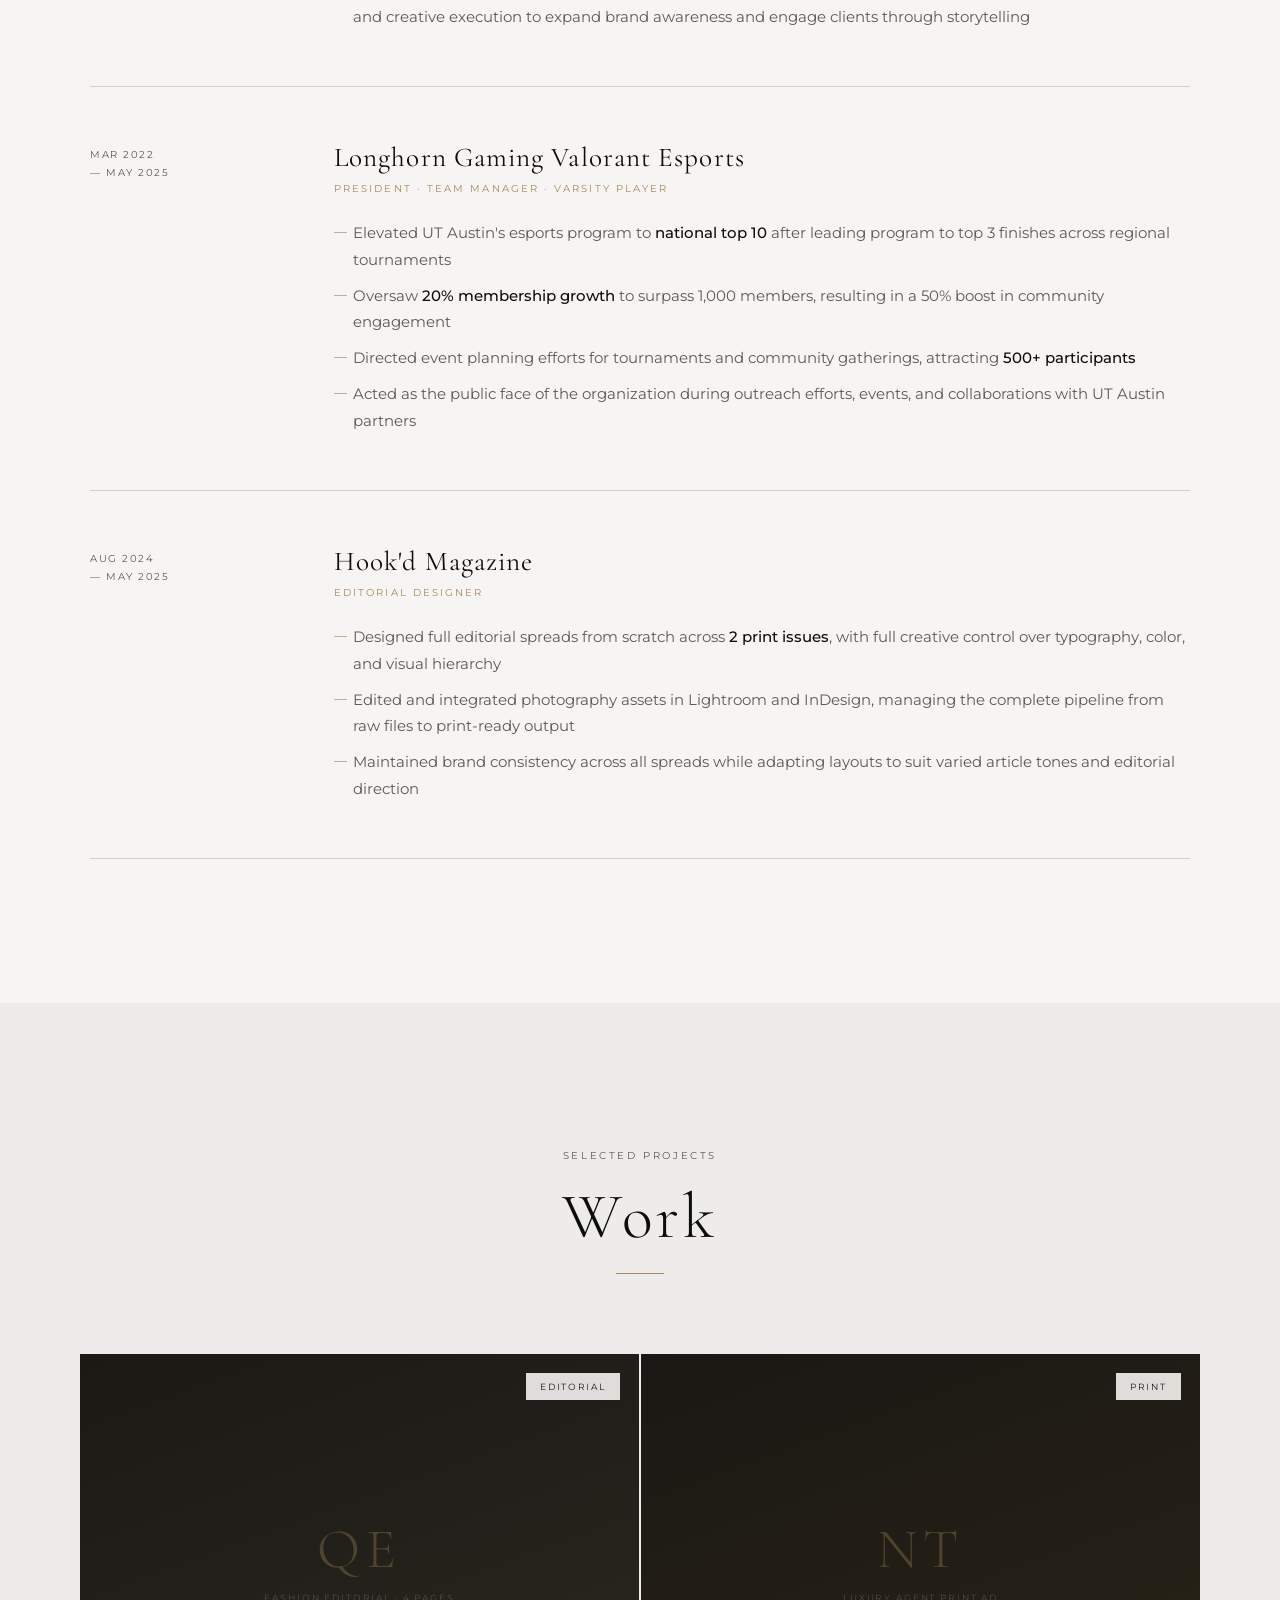
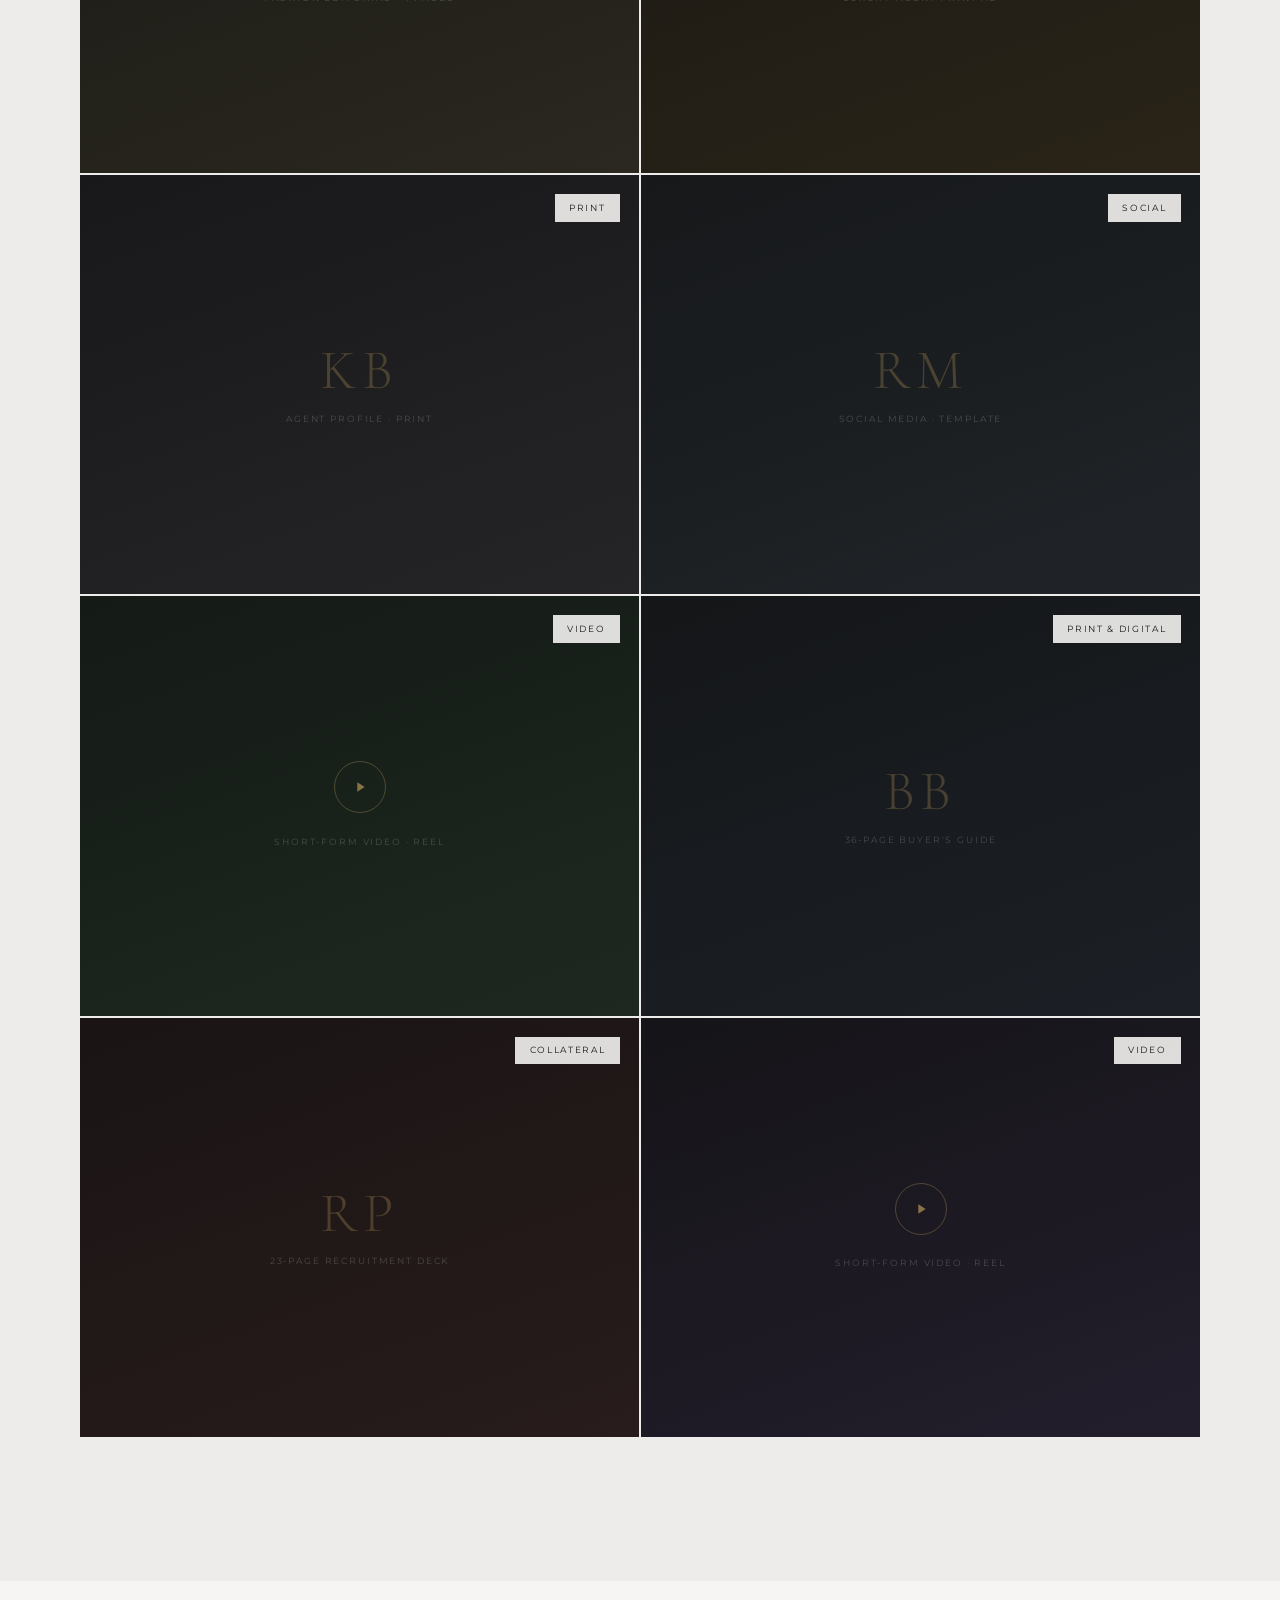
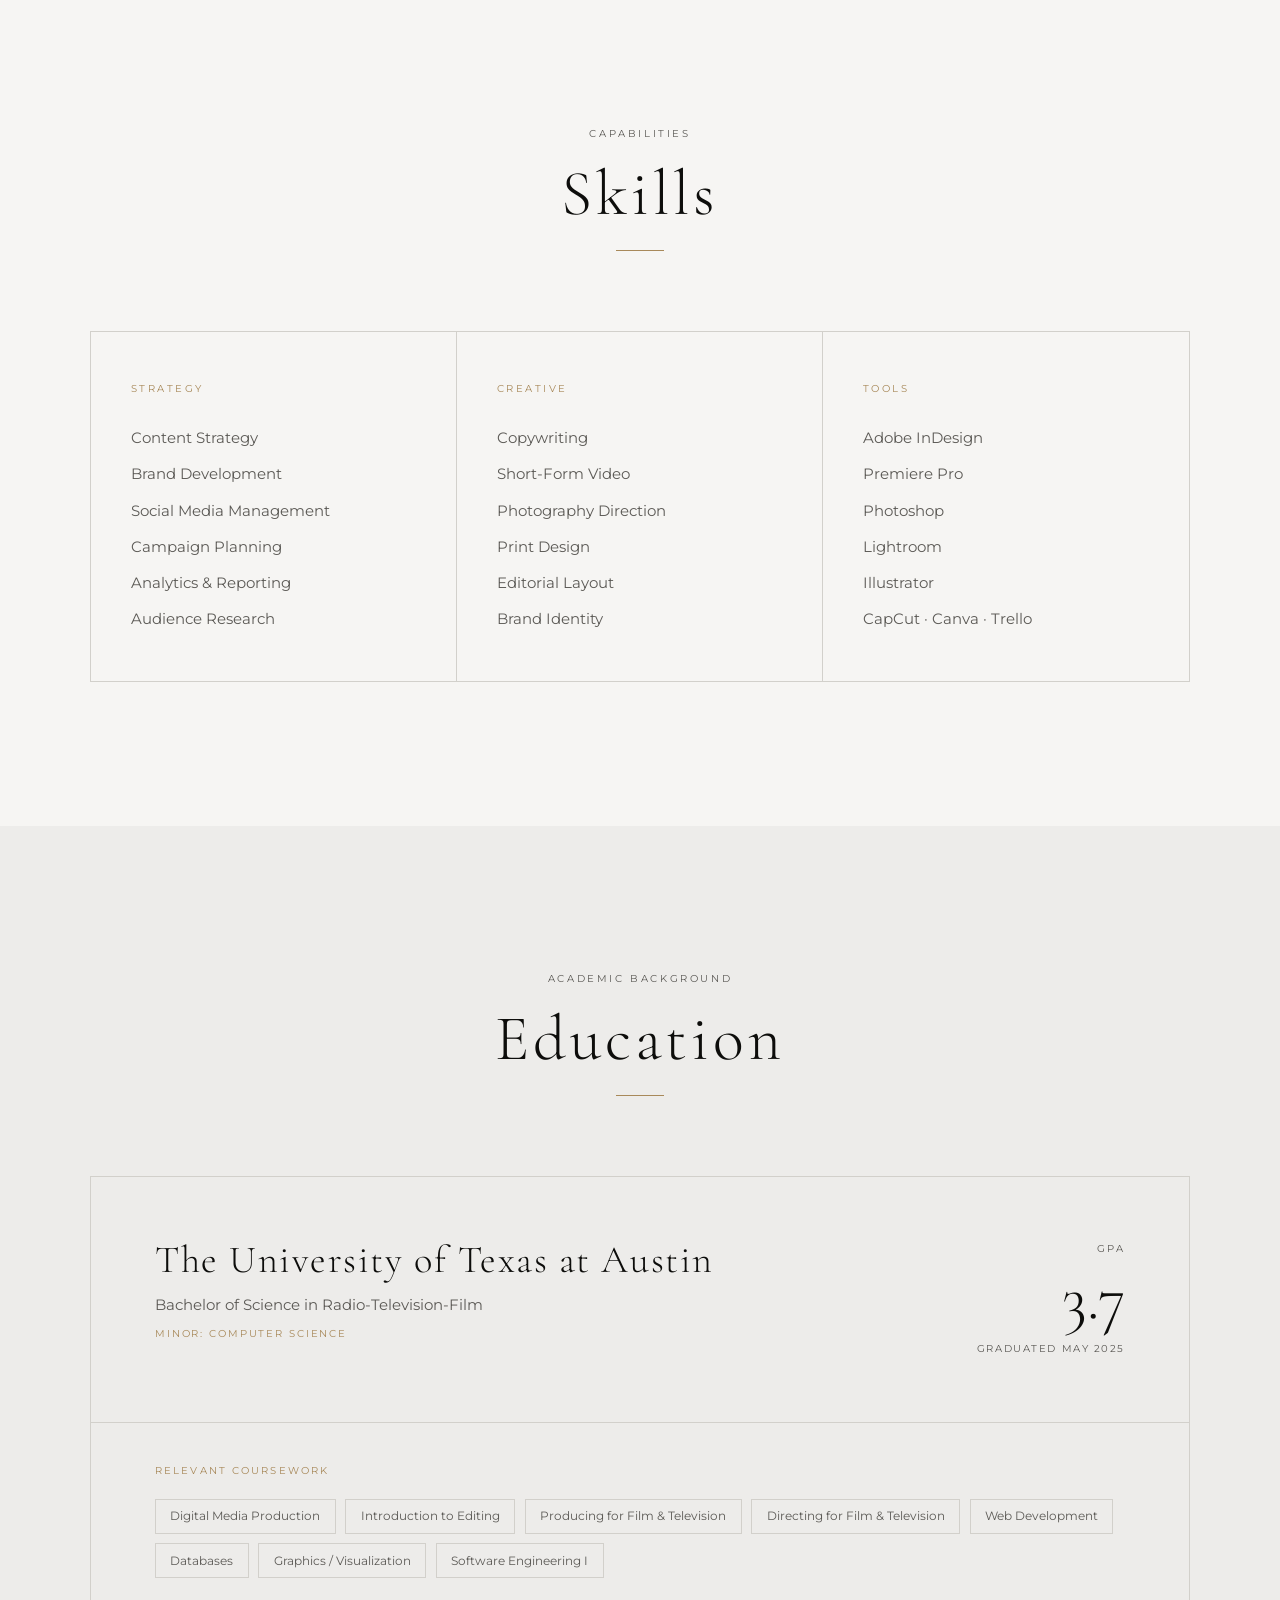
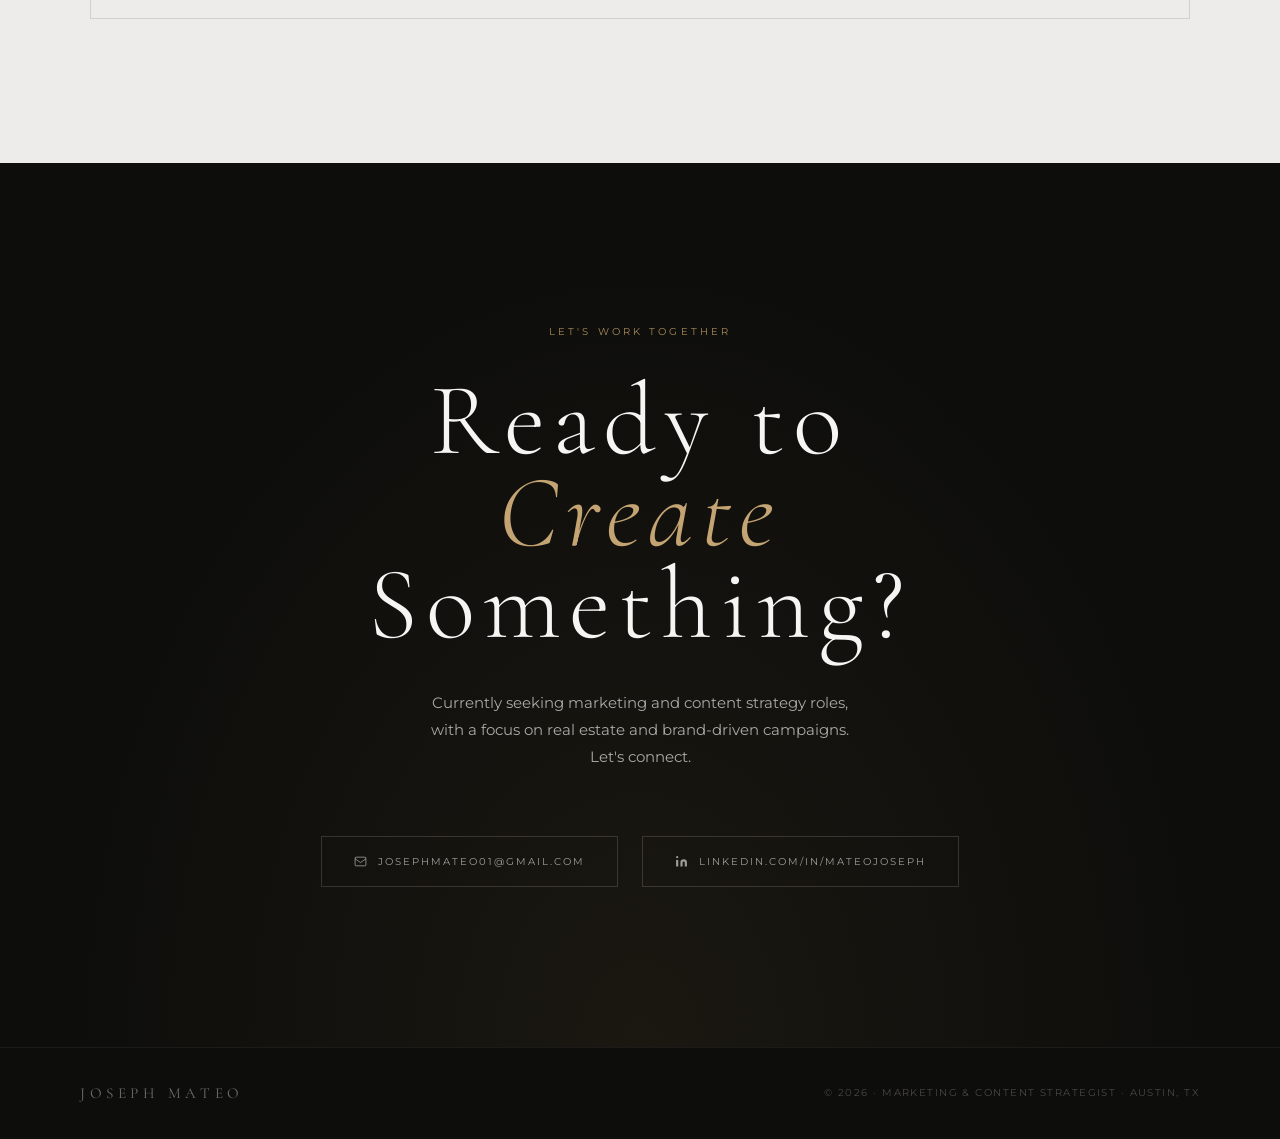
==== commit 033734db: "Updated Christie's lines" ====
--- a/index.html
+++ b/index.html
@@ -971,17 +971,17 @@
       </div>
 
       <div class="exp-item reveal">
+
         <div class="exp-period">Jun 2025<br>— Aug 2025</div>
         <div>
           <div class="exp-company">Christie's International Real Estate</div>
           <div class="exp-role">Design &amp; Marketing Intern · Lone Star</div>
           <ul class="exp-bullets">
-            <li>Developed short-form video campaigns achieving a <strong>35% higher engagement rate</strong></li>
-            <li>Executed targeted print advertising assets for multiple agents, supporting marketing of <strong>$5M+ in luxury properties</strong></li>
-            <li>Built and standardized marketing templates adopted across the brokerage to promote <strong>$50M+ in listings</strong></li>
-            <li>Co-organized multiple open houses drawing <strong>300+ attendees each</strong>, directly supporting agent engagement and sales pipeline activity</li>
-            <li>Led the company's <strong>first podcast</strong> from concept to launch, managing planning, and production to expand digital reach and engage clients through storytelling
-</li>
+            <li>Developed targeted print marketing materials, including magazine advertisements, and branded agent materials, supporting the promotion of <strong>$5M+ in luxury real estate</strong></li>
+            <li>Standardized branded marketing templates in Adobe InDesign, enabling agents to consistently market <strong>more than $50M in luxury listings</strong> while maintaining brand standards</li>
+            <li>Partnered directly with real estate agents to coordinate marketing initiatives, manage creative assets, track project timelines, and ensure accurate, on-time delivery</li>
+            <li>Managed post-event social media content across a range of company events, helping showcase the brand, strengthen its online presence, and build a cohesive sense of culture and community</li>
+            <li>Led the company's <strong>first podcast</strong> from concept through launch by managing planning, production, scheduling, and creative execution to expand brand awareness and engage clients through storytelling</li>
           </ul>
         </div>
       </div>
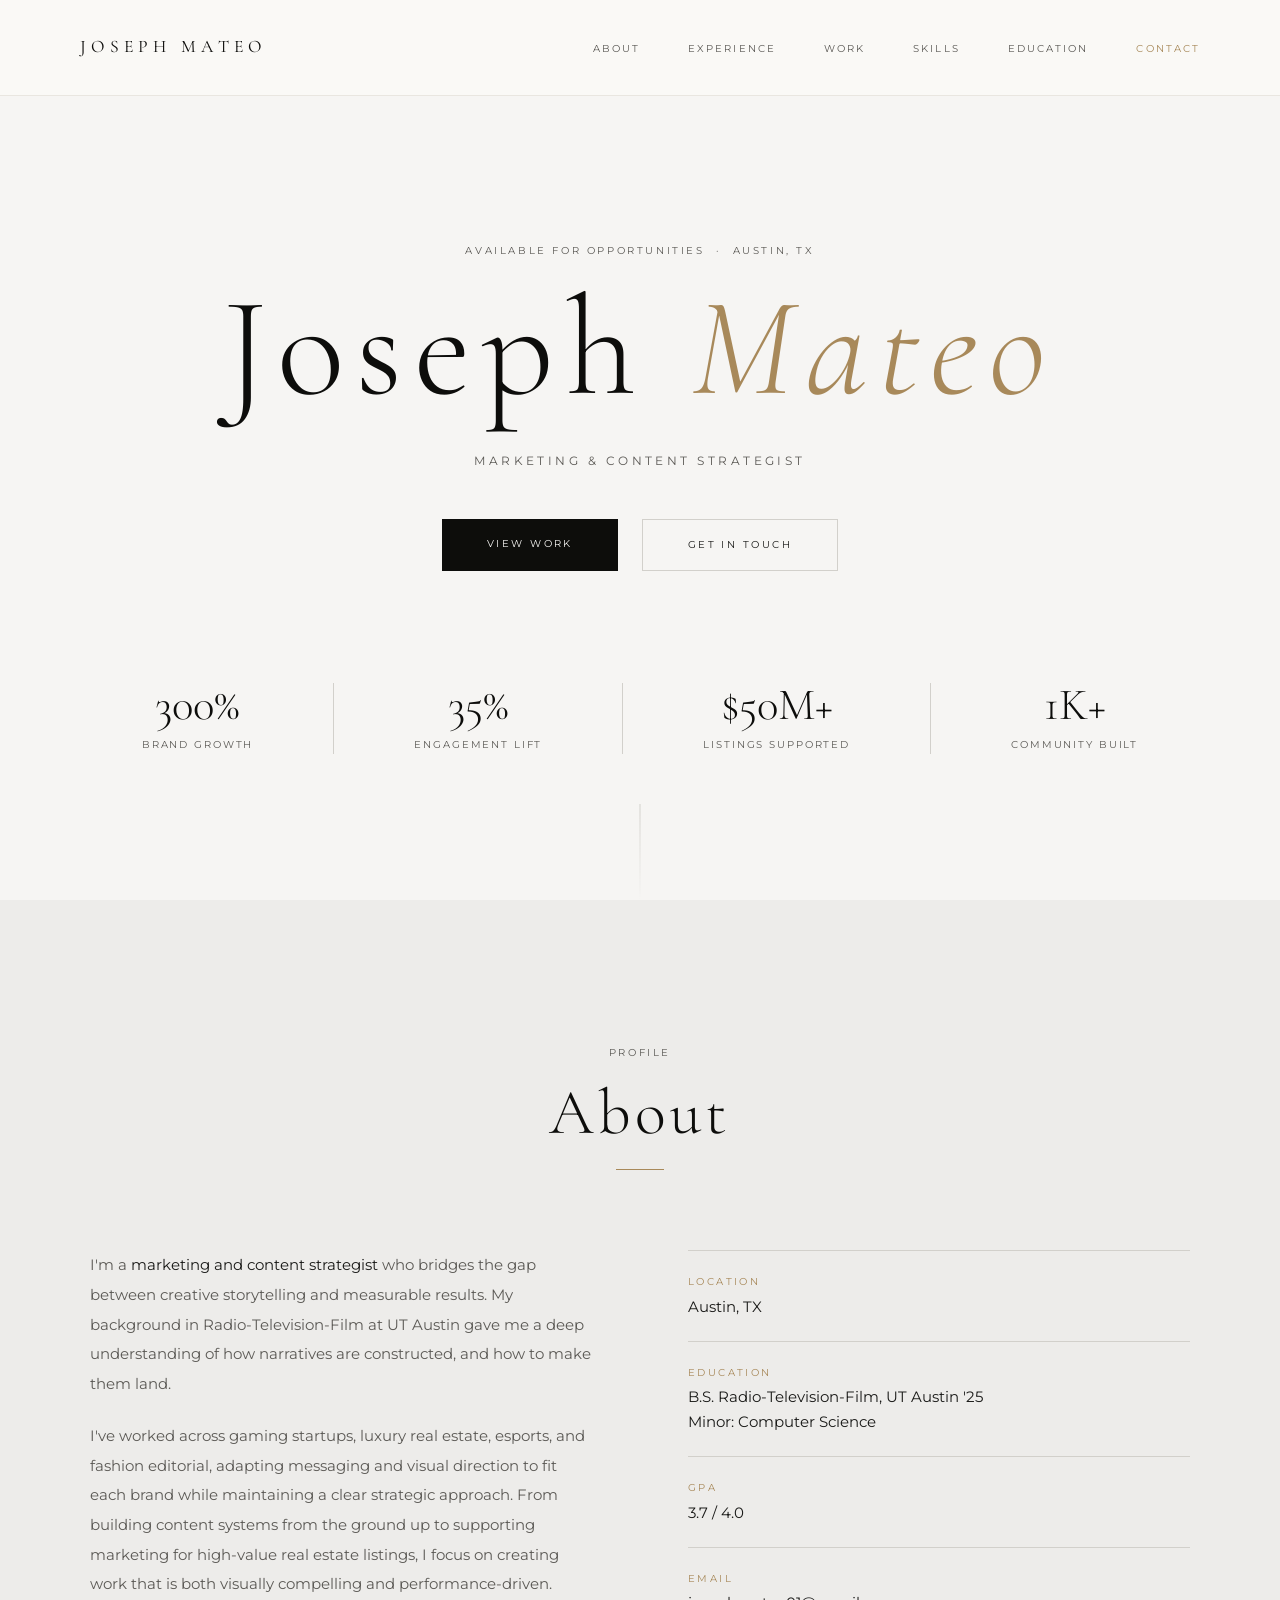
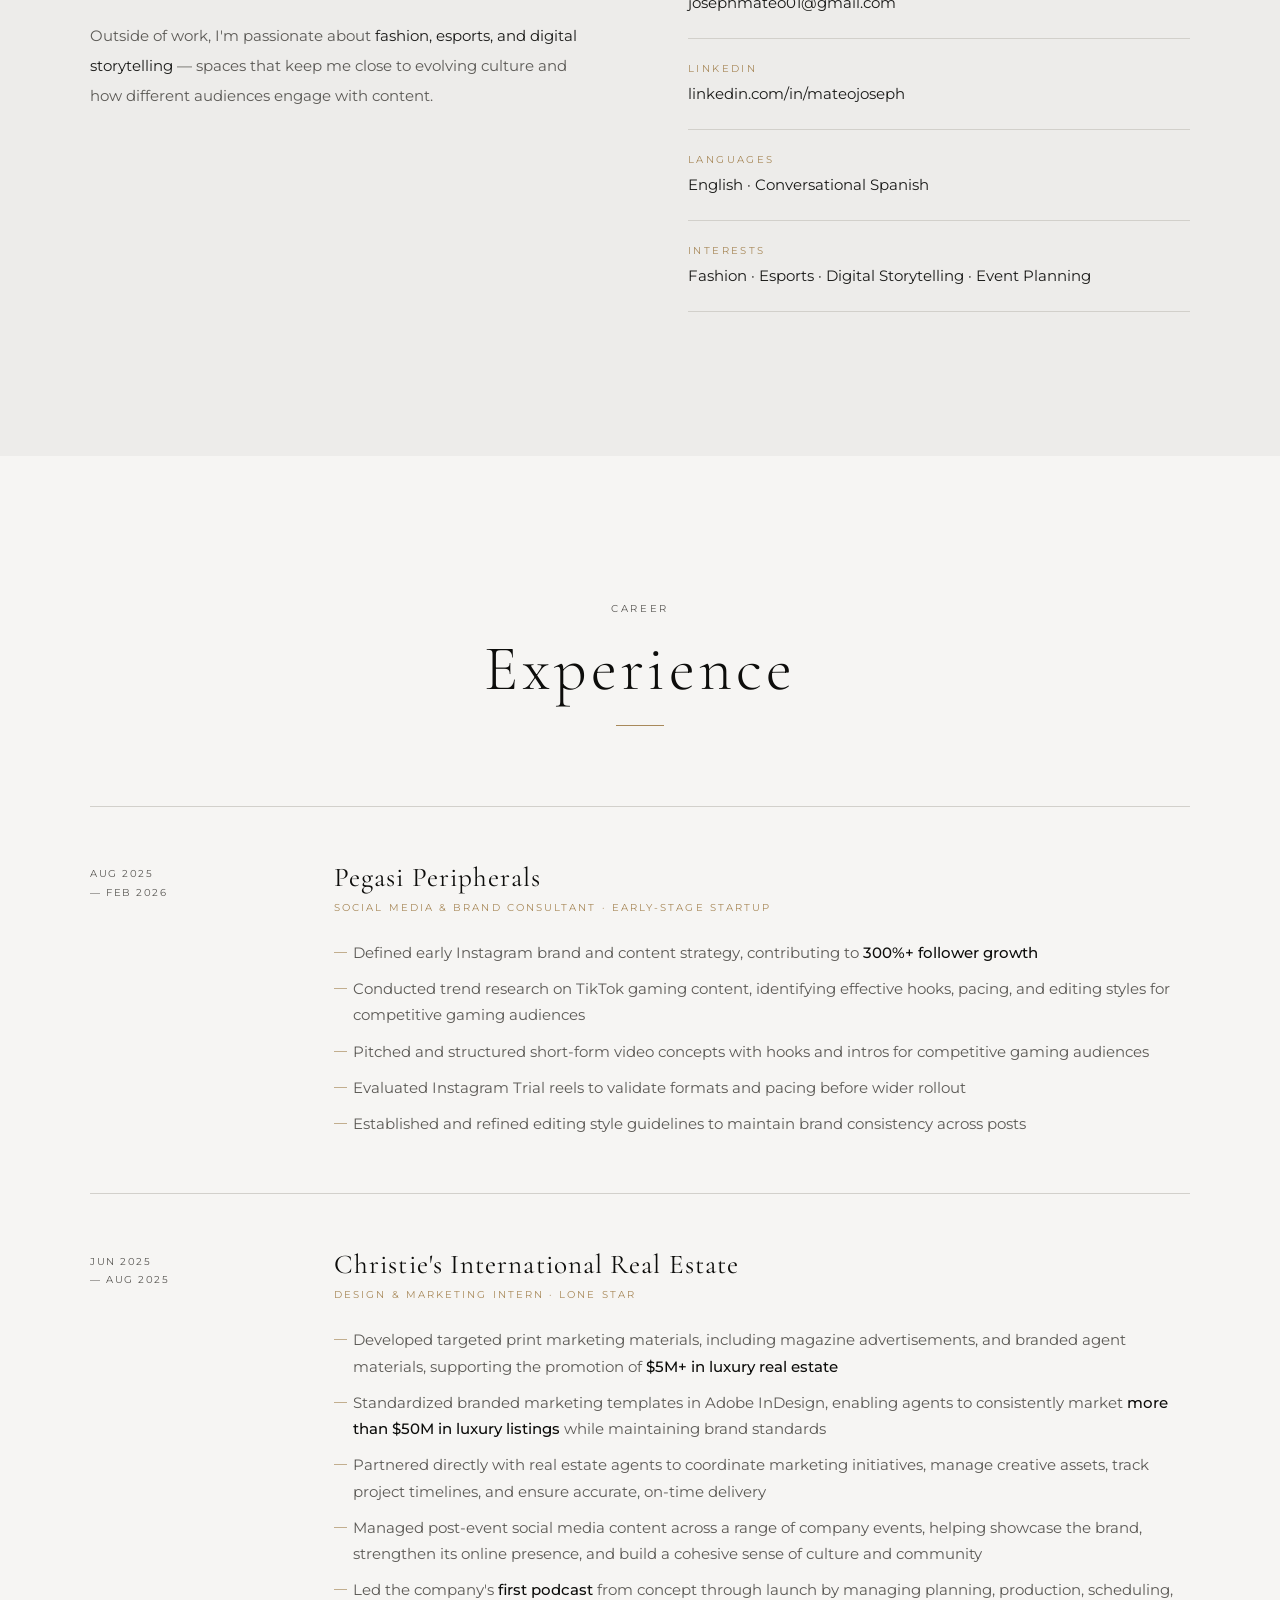
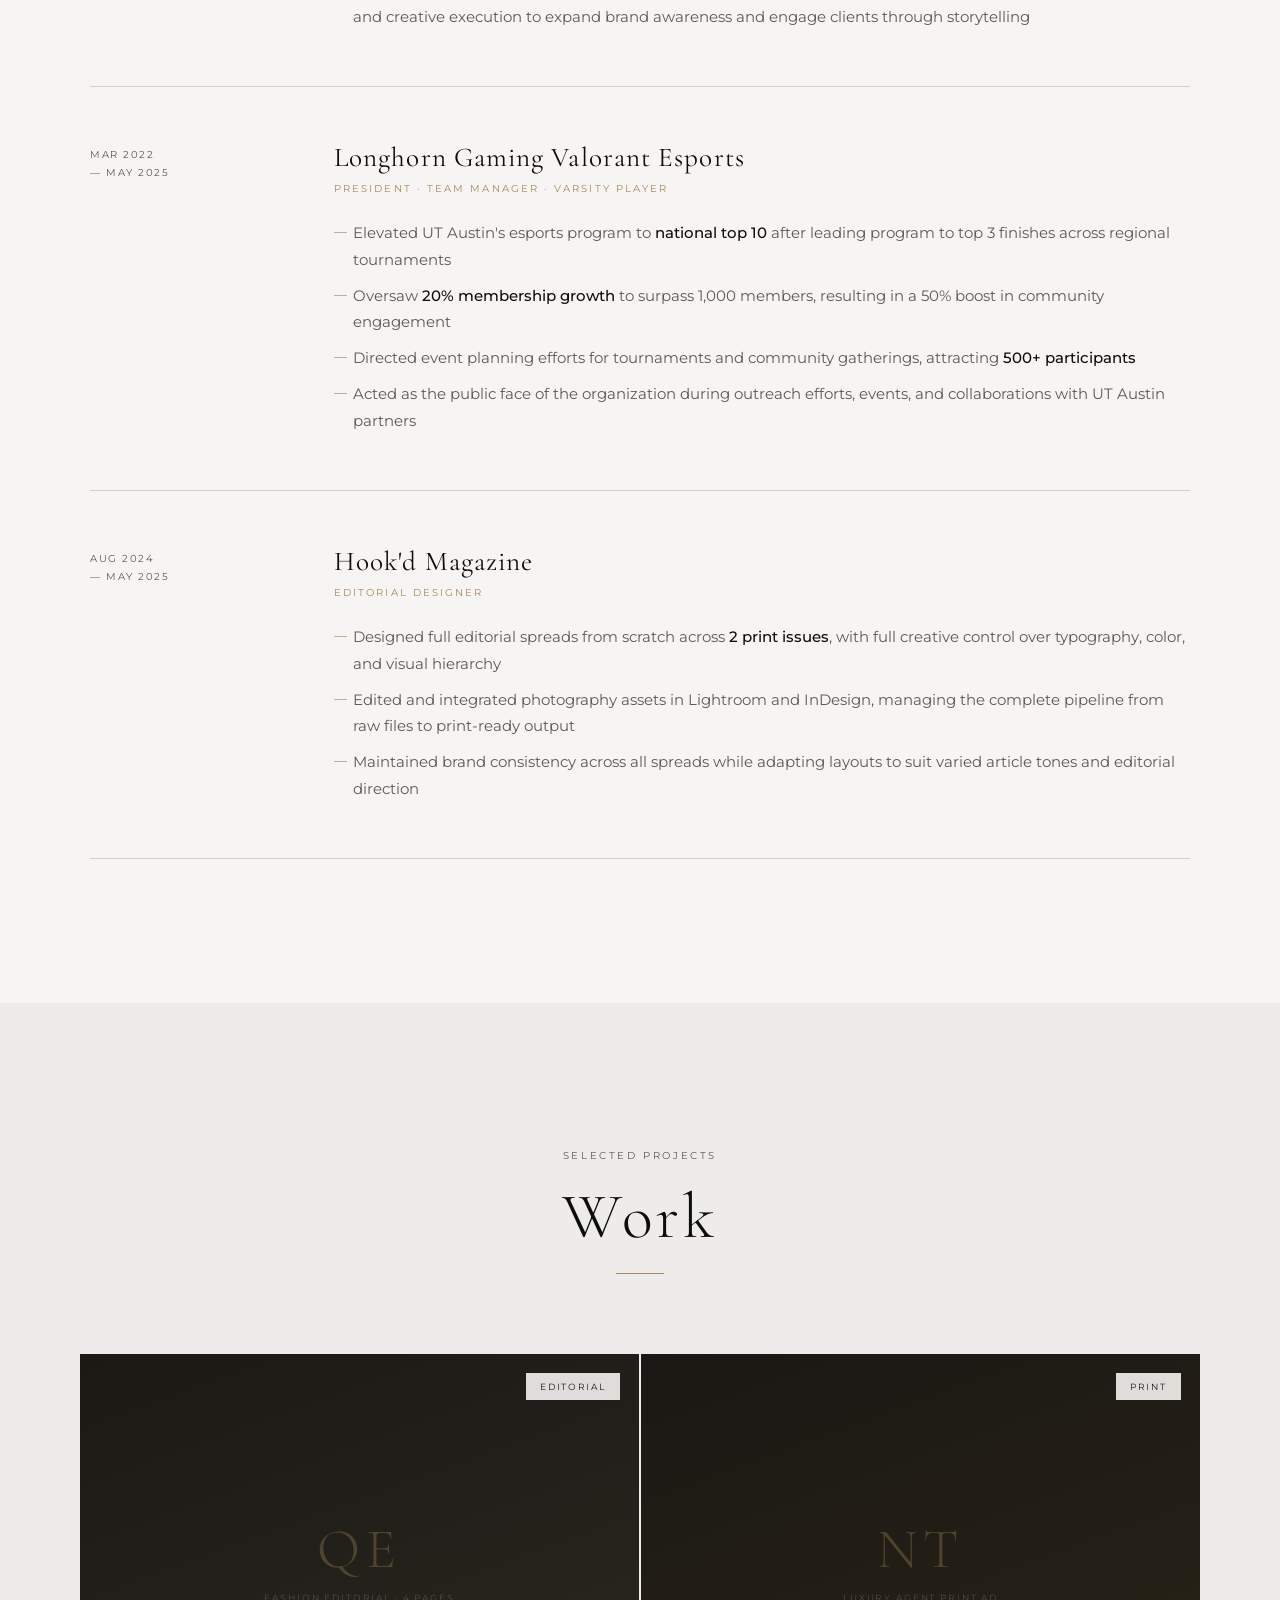
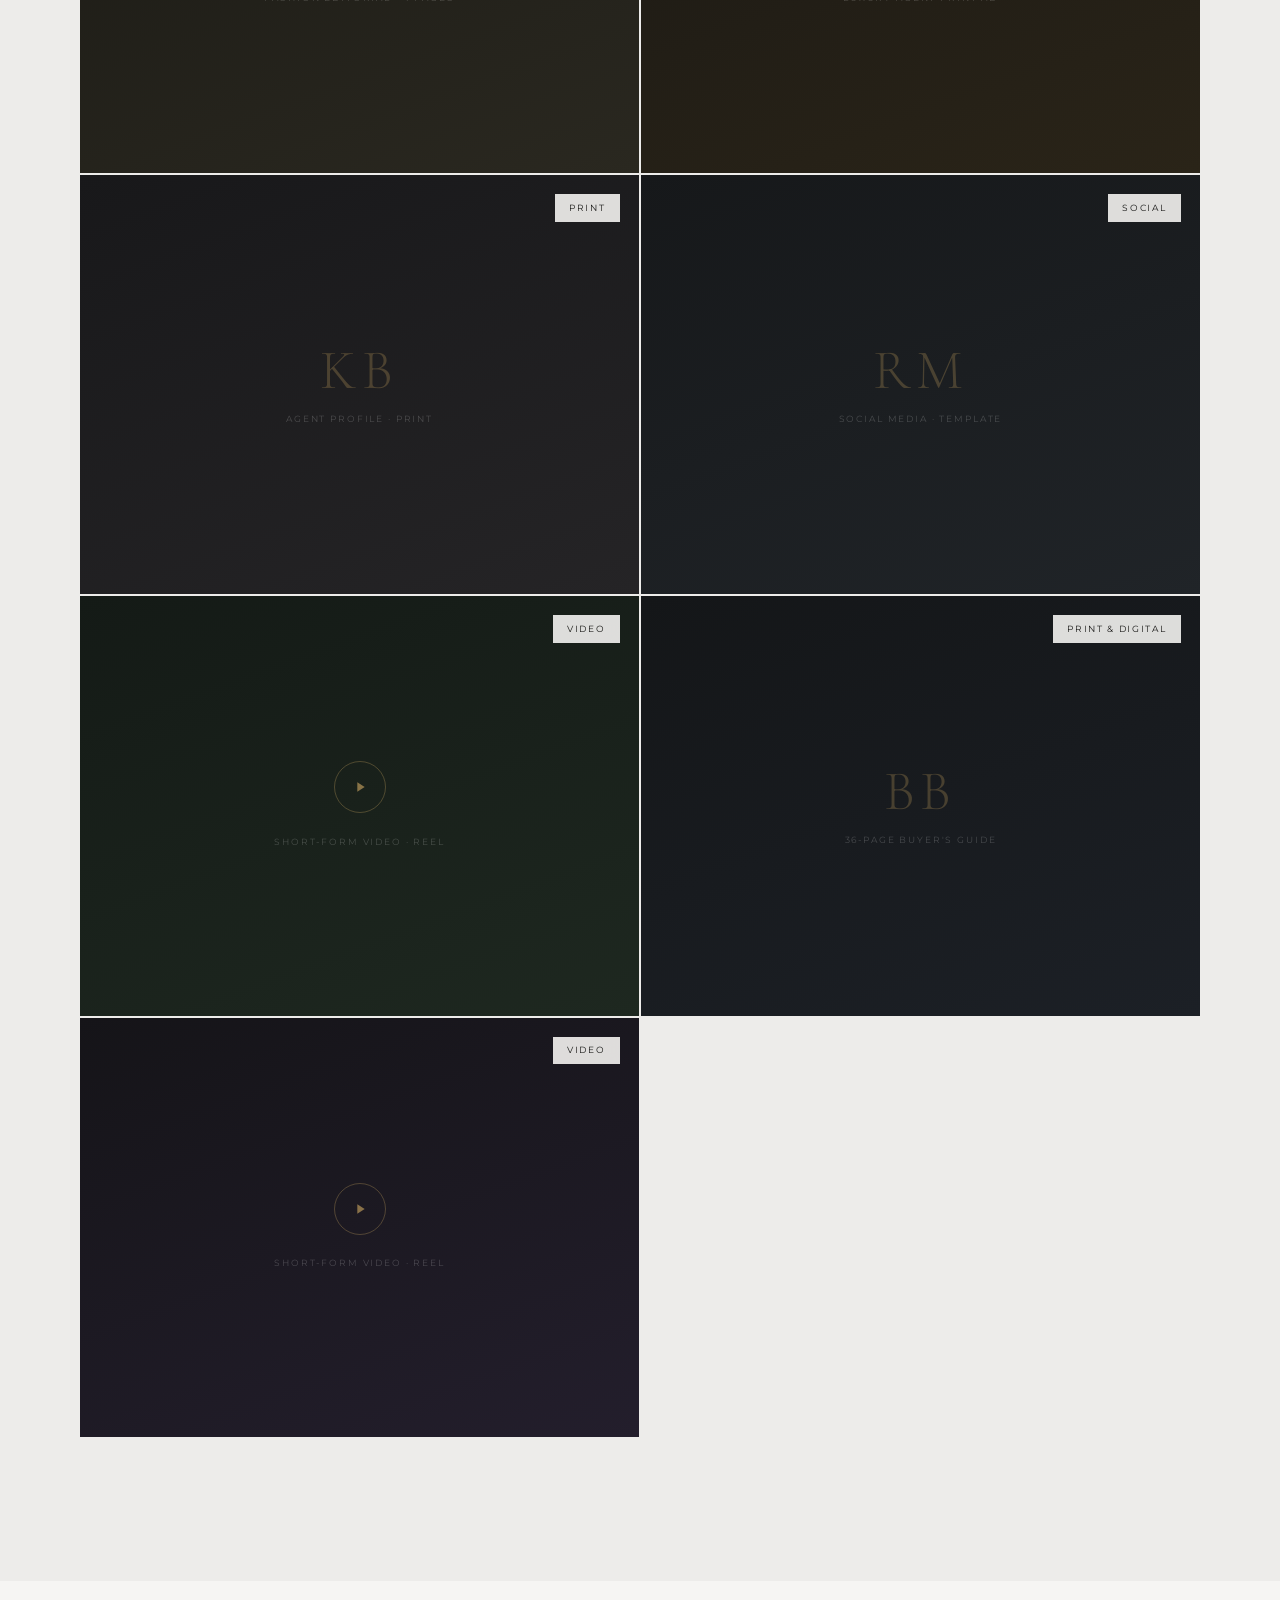
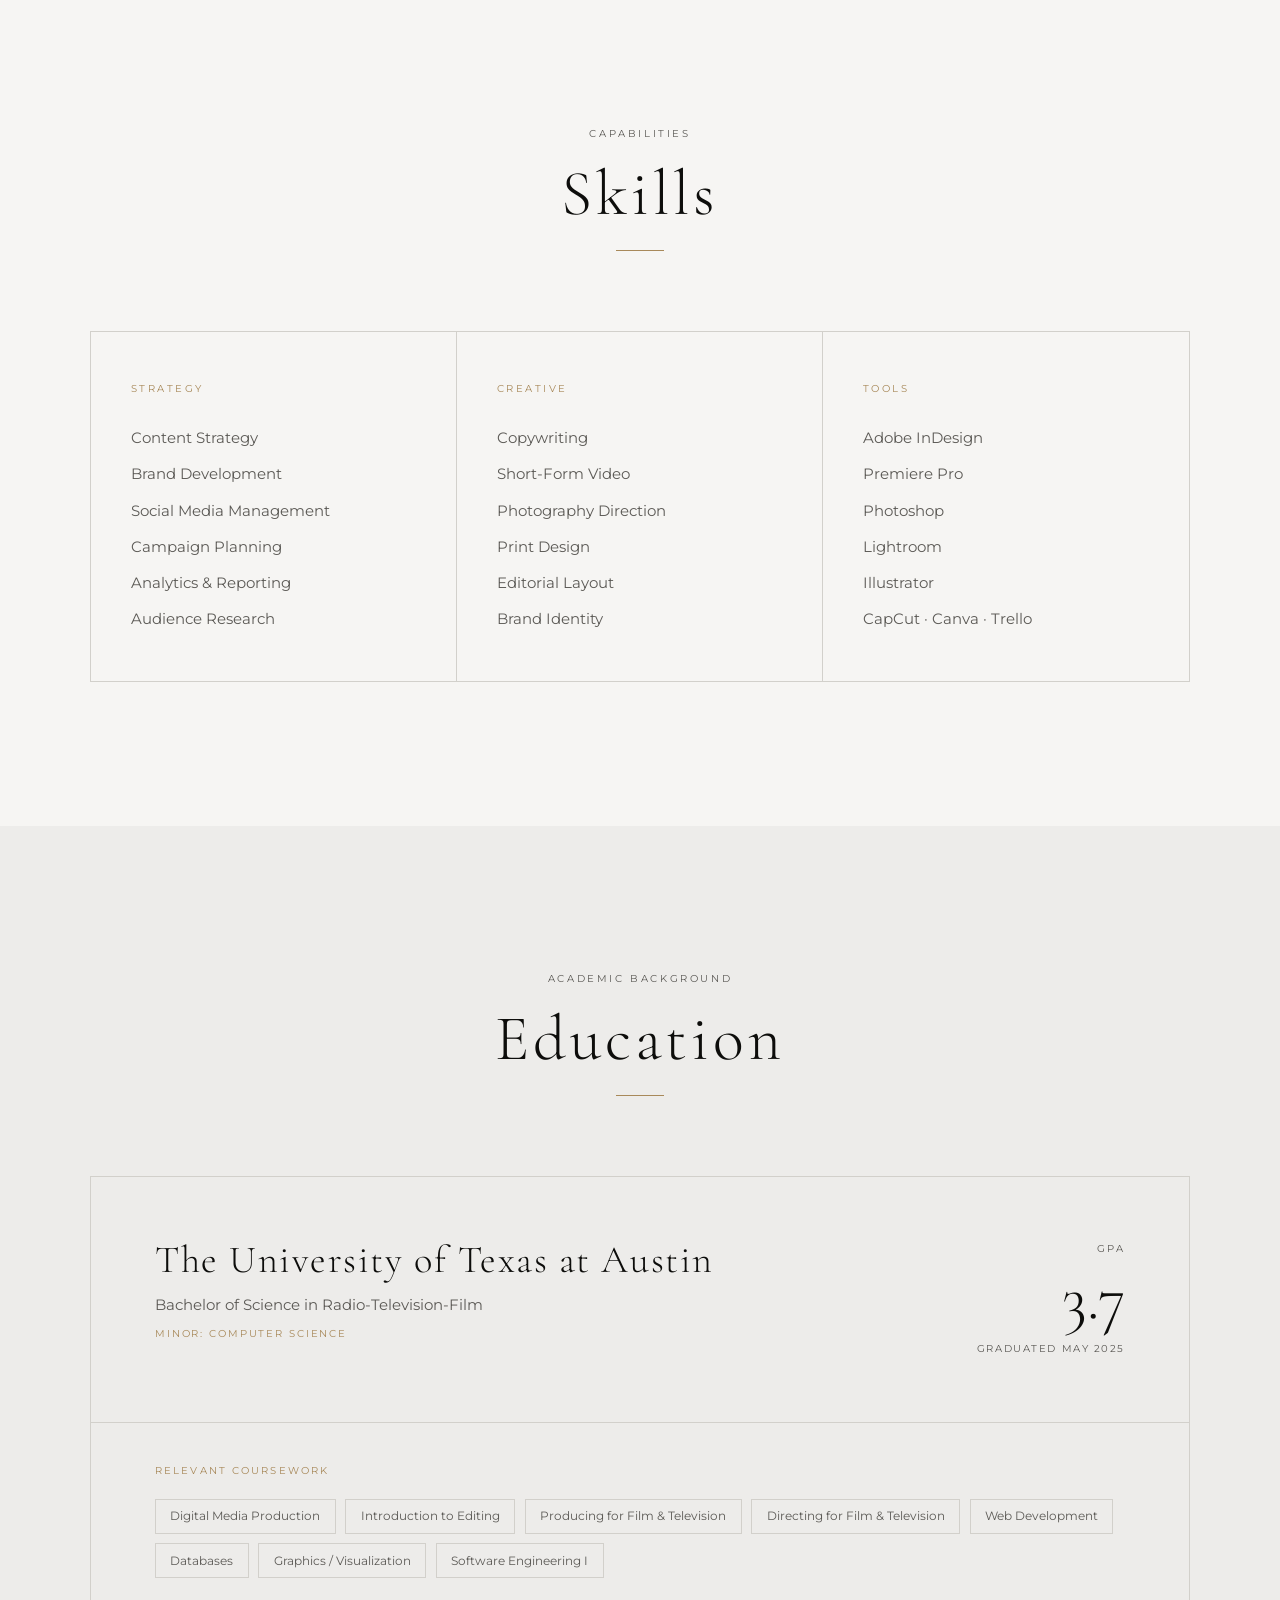
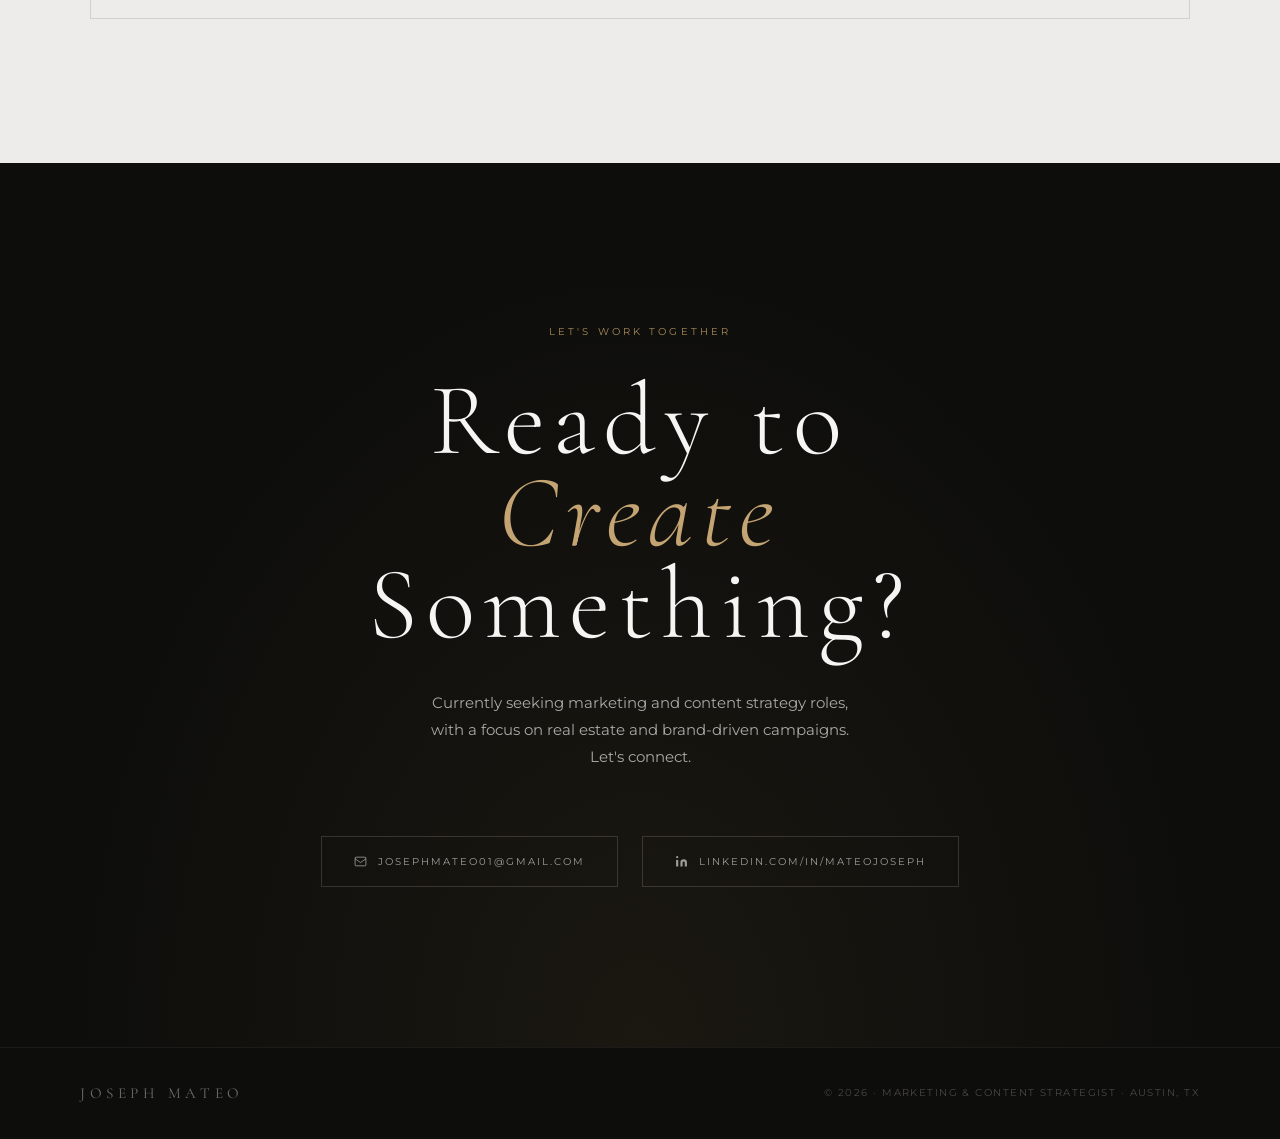
==== commit 7fa17543: "Took off example" ====
--- a/index.html
+++ b/index.html
@@ -1117,7 +1117,7 @@
         </div>
       </div>
 
-      <div class="work-card reveal" onclick="openModal('recruitment')">
+      <!-- <div class="work-card reveal" onclick="openModal('recruitment')">
         <div class="work-placeholder ph-recruit">
           <div class="ph-monogram">RP</div>
           <div class="ph-sub">23-Page Recruitment Deck</div>
@@ -1130,7 +1130,7 @@
           <div class="work-card-desc">23-page agent recruitment deck designed to attract top-producing real estate talent</div>
           <span class="work-card-cta">View Deck</span>
         </div>
-      </div>
+      </div> -->
 
       <div class="work-card reveal" onclick="openModal('carpool')">
         <div class="work-placeholder ph-carpool">
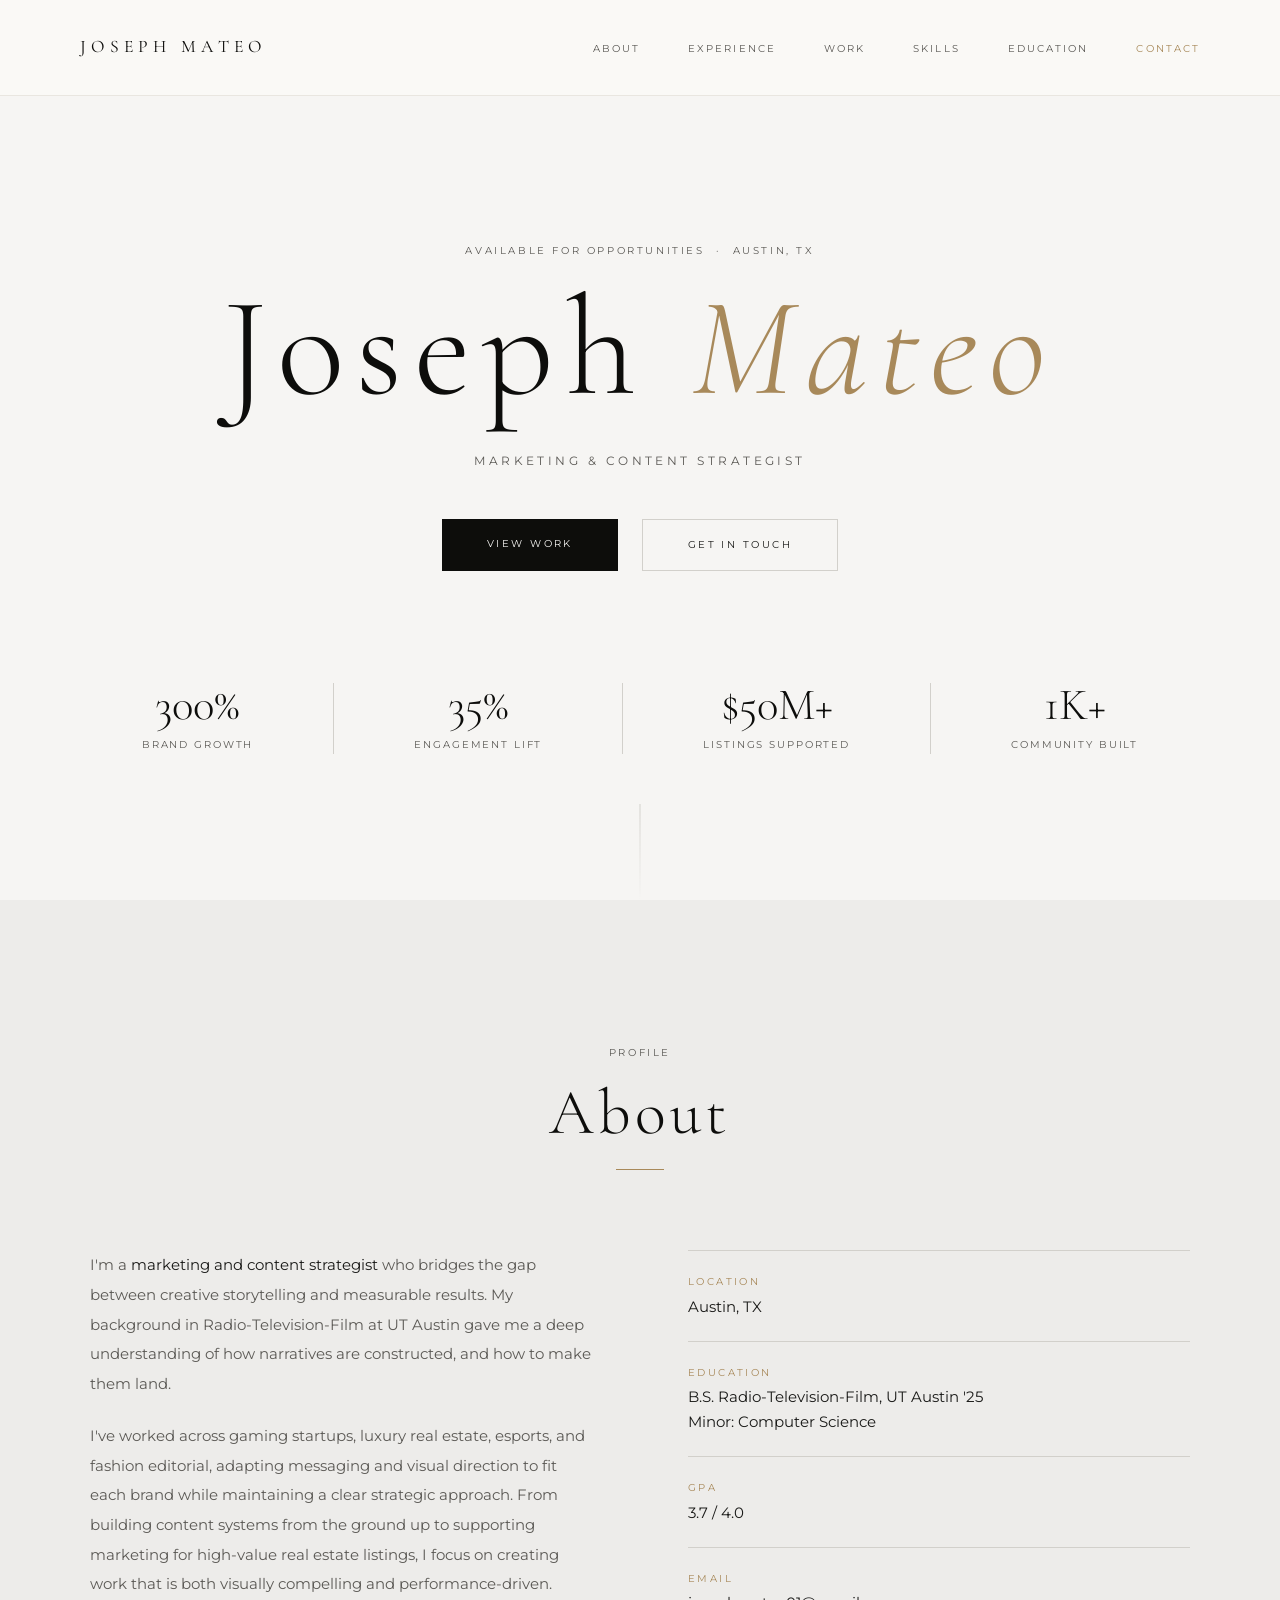
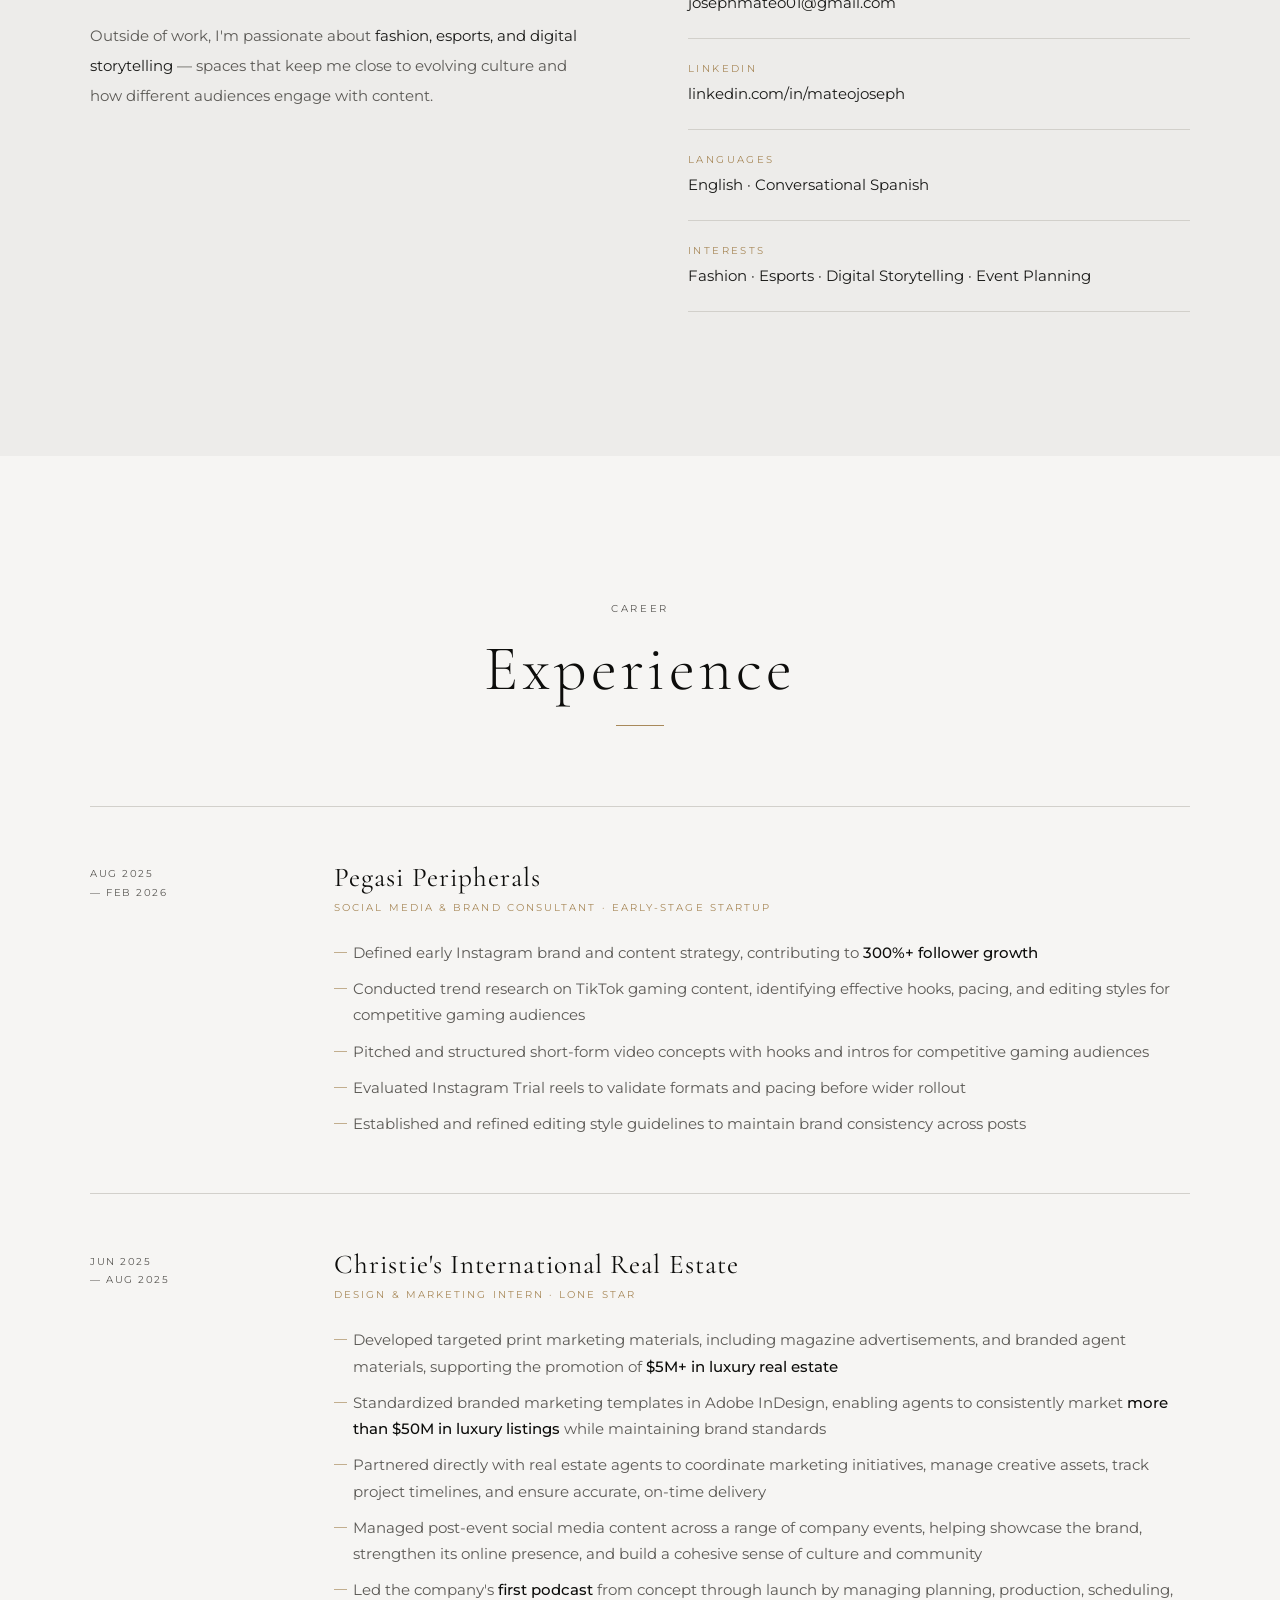
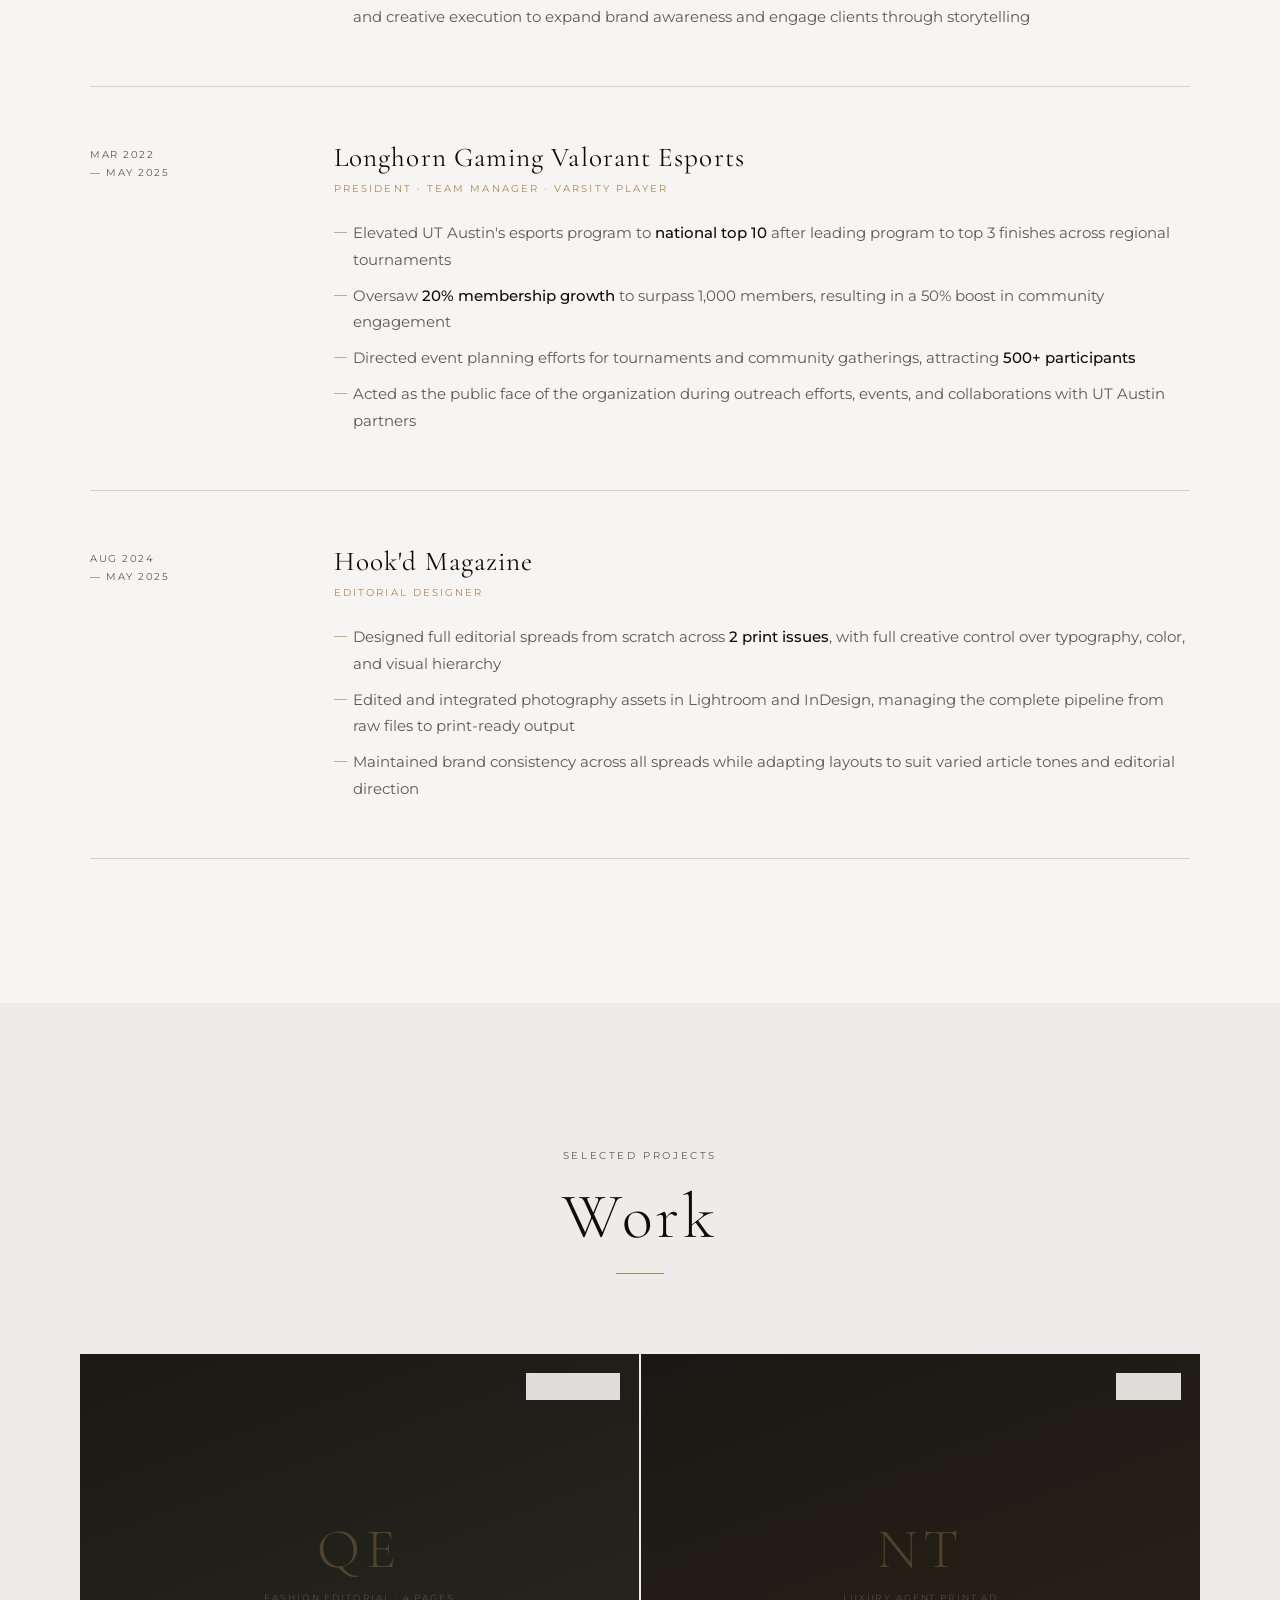
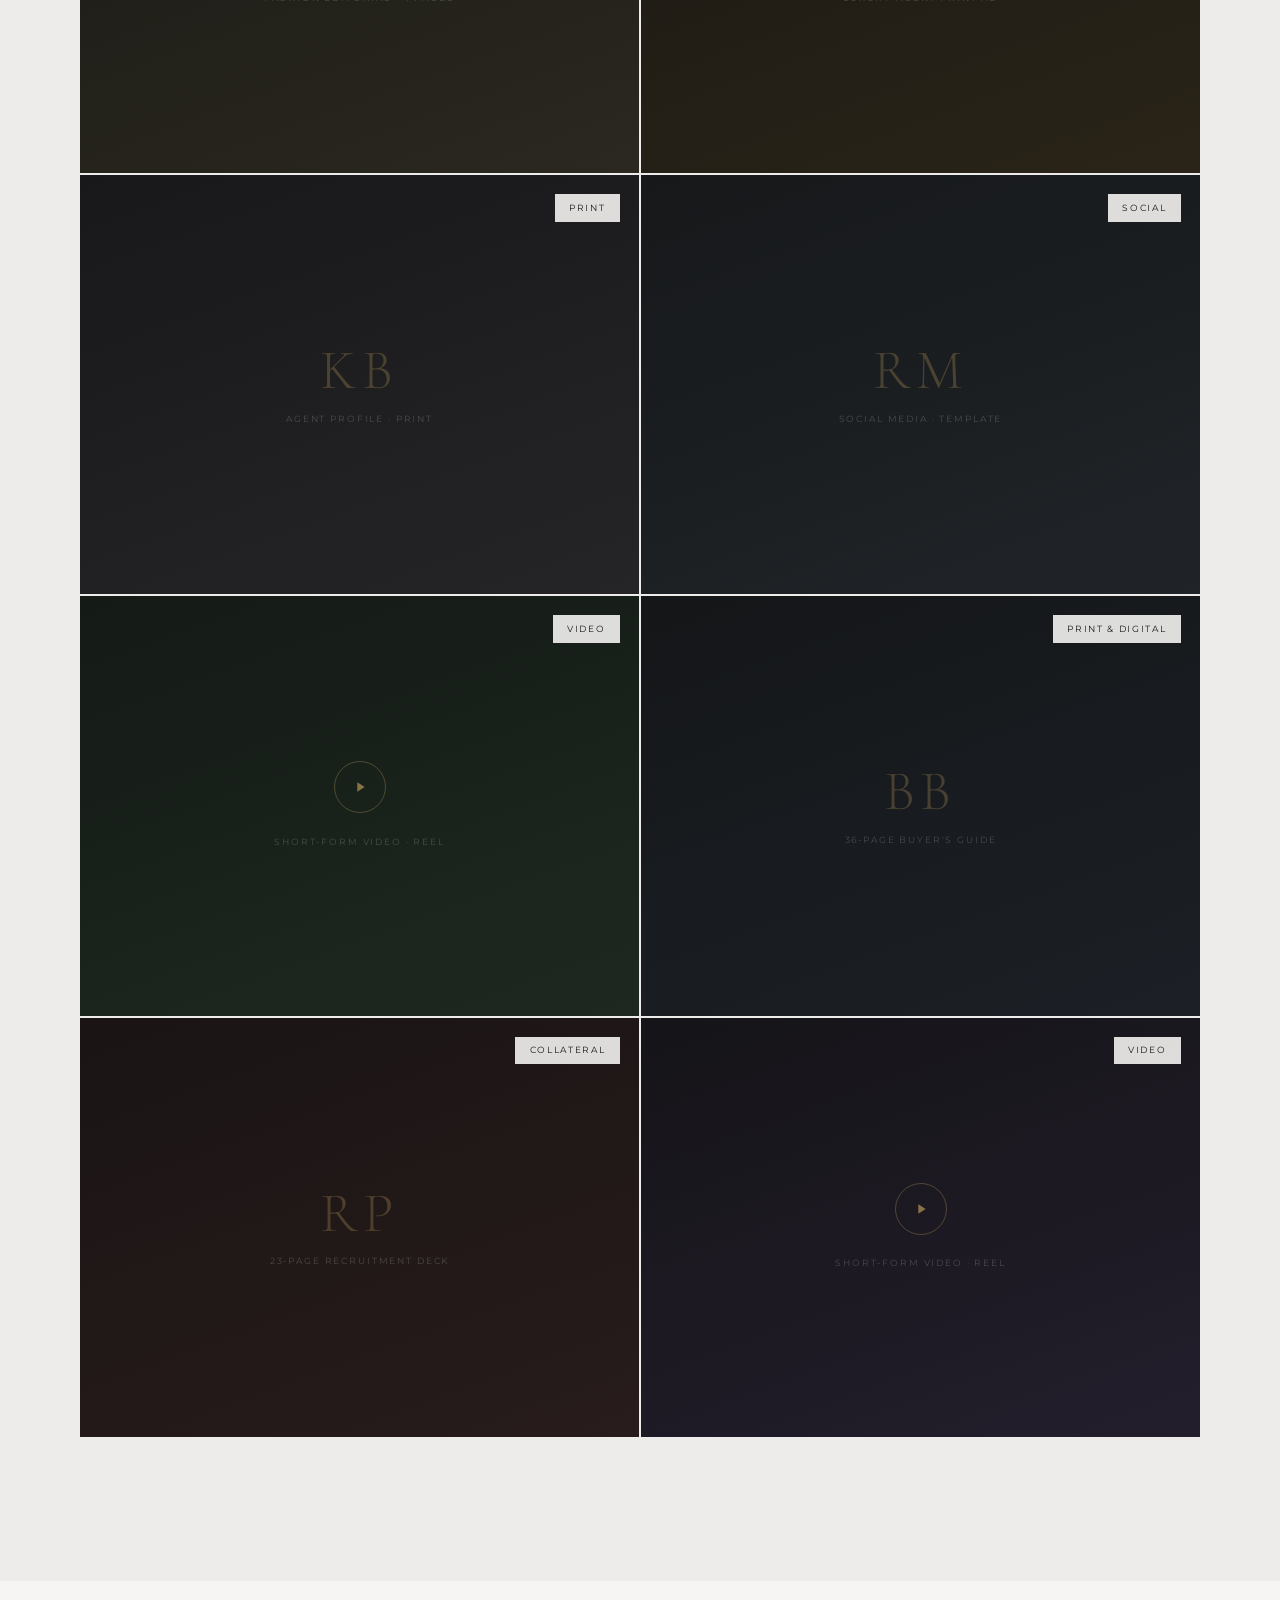
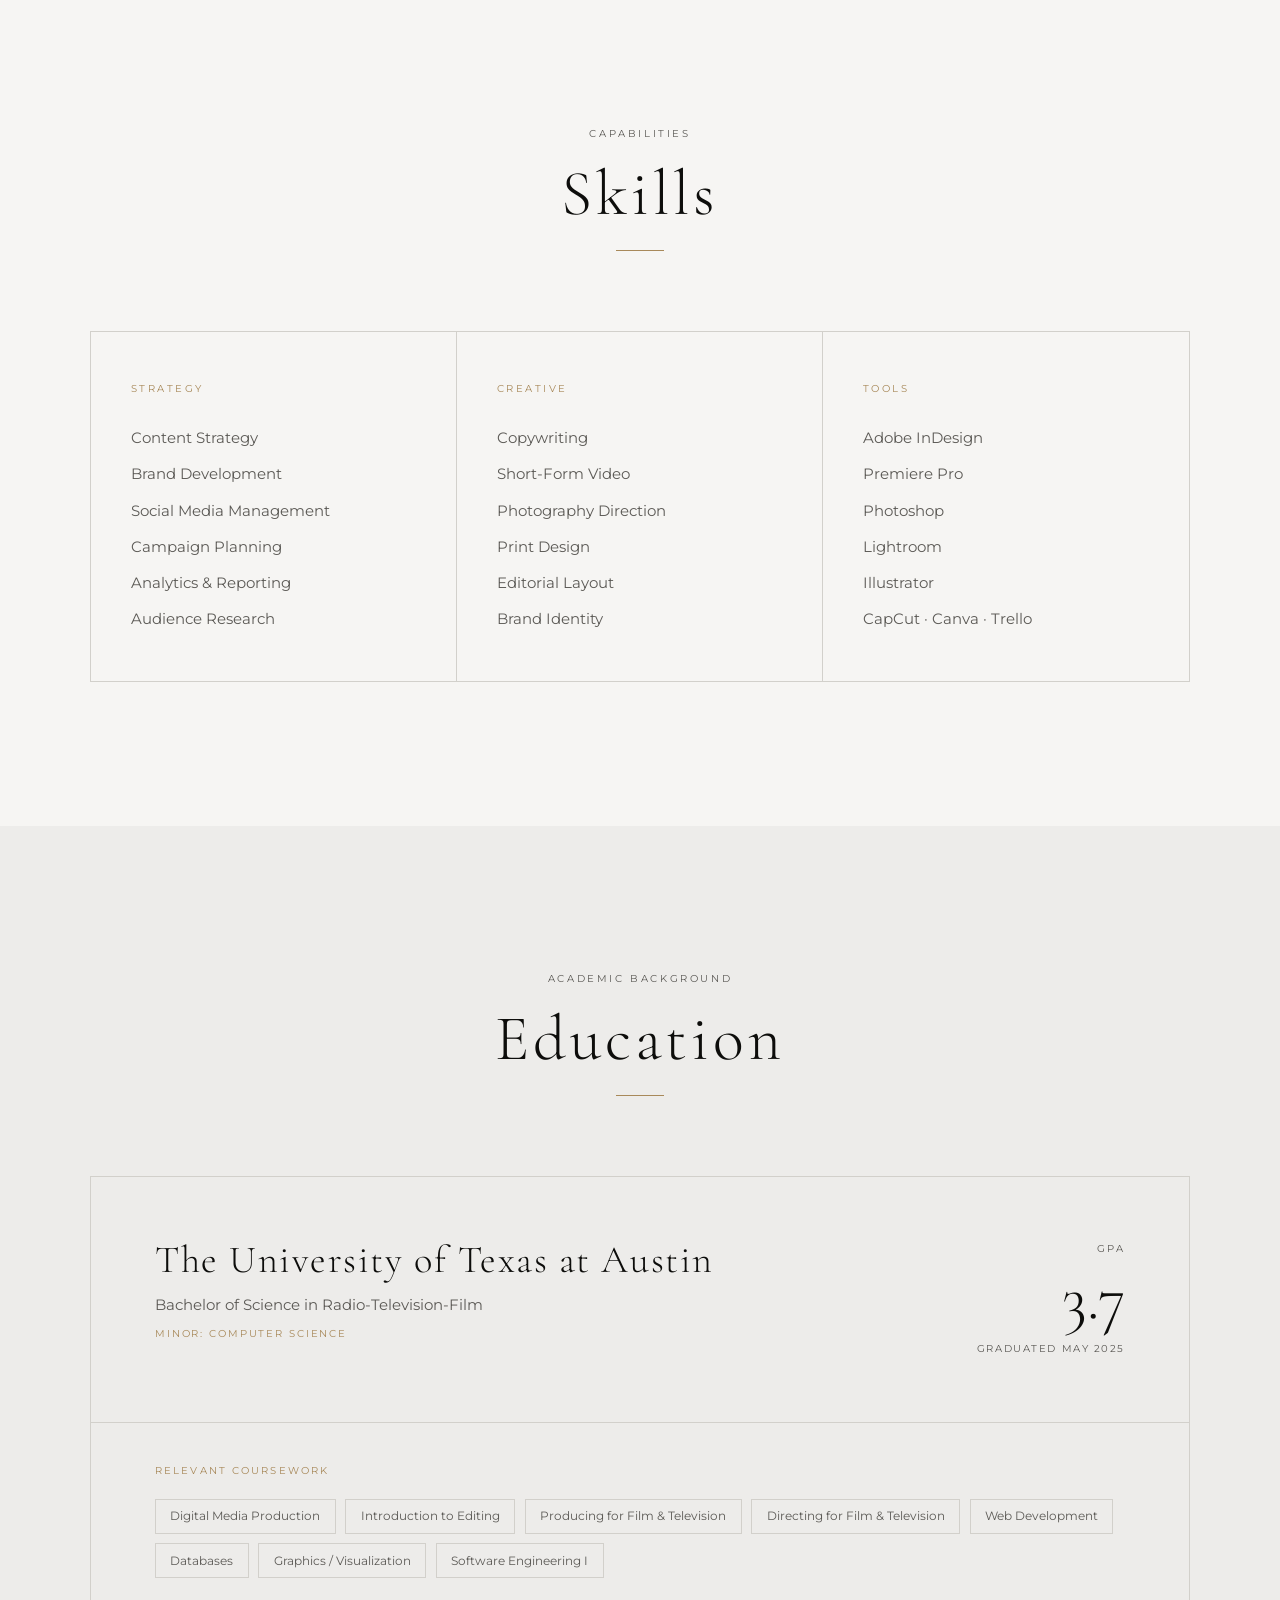
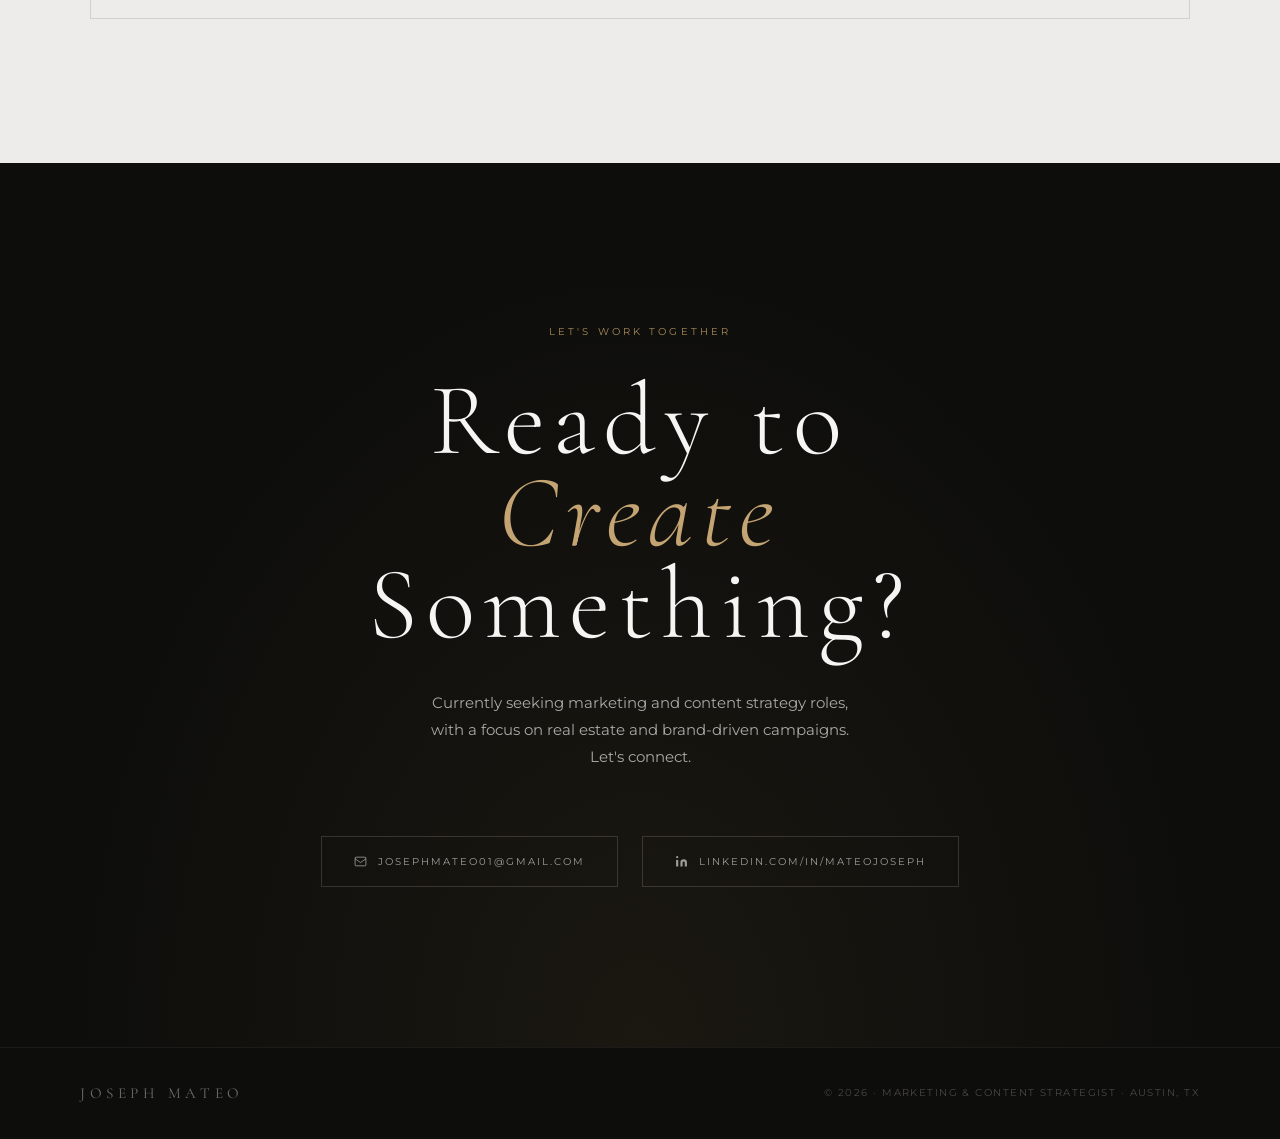
==== commit 8610044a: "Readded Recruitment Deck Changed some names around for clarity" ====
--- a/index.html
+++ b/index.html
@@ -1117,7 +1117,7 @@
         </div>
       </div>
 
-      <!-- <div class="work-card reveal" onclick="openModal('recruitment')">
+      <div class="work-card reveal" onclick="openModal('recruitment')">
         <div class="work-placeholder ph-recruit">
           <div class="ph-monogram">RP</div>
           <div class="ph-sub">23-Page Recruitment Deck</div>
@@ -1126,11 +1126,11 @@
         <div class="work-card-overlay"></div>
         <div class="work-card-info">
           <span class="work-card-tag">Christie's Real Estate · Collateral</span>
-          <div class="work-card-title">Recruitment Package</div>
+          <div class="work-card-title">Recruitment Deck</div>
           <div class="work-card-desc">23-page agent recruitment deck designed to attract top-producing real estate talent</div>
           <span class="work-card-cta">View Deck</span>
         </div>
-      </div> -->
+      </div>
 
       <div class="work-card reveal" onclick="openModal('carpool')">
         <div class="work-placeholder ph-carpool">
@@ -1305,7 +1305,7 @@
       robert:      { tag: "Christie's Real Estate · Social Media",      title: 'Robert Mexquitic Testimonial',desc: 'Client testimonial graphic, part of a standardized template system adopted by 50+ agents.',                                 file: 'robert_testimonial.png',         type: 'image' },
       salesMeeting:{ tag: "Christie's Real Estate · Video",             title: 'Sales Meeting Reel',          desc: "Short-form reel produced for Christie's International Real Estate Lone Star.",                                              file: 'sales_meeting_reel.MP4',         type: 'video' },
       buyerBook:   { tag: "Christie's Real Estate · Print & Digital",   title: 'Buyer Book',                  desc: "36-page buyer's guide produced for Christie's International Real Estate Lone Star.",                                        file: 'buyer_book_christies.pdf',       type: 'pdf' },
-      recruitment: { tag: "Christie's Real Estate · Collateral",        title: 'Recruitment Package',         desc: '23-page agent recruitment deck designed to attract top-producing real estate talent.',                                       file: 'recruitment_package.pdf',        type: 'pdf' },
+      recruitment: { tag: "Christie's Real Estate · Collateral",        title: 'Recruitment Deck',         desc: '23-page agent recruitment deck designed to attract top-producing real estate talent.',                                       file: 'recruitment_deck.pdf',        type: 'pdf' },
       carpool:     { tag: "Christie's Real Estate · Video",             title: "Christie's Carpool",          desc: "Short-form reel produced for Christie's International Real Estate Lone Star.",                                              file: 'christies_carpool_reel.mp4',     type: 'video' }
     };
 
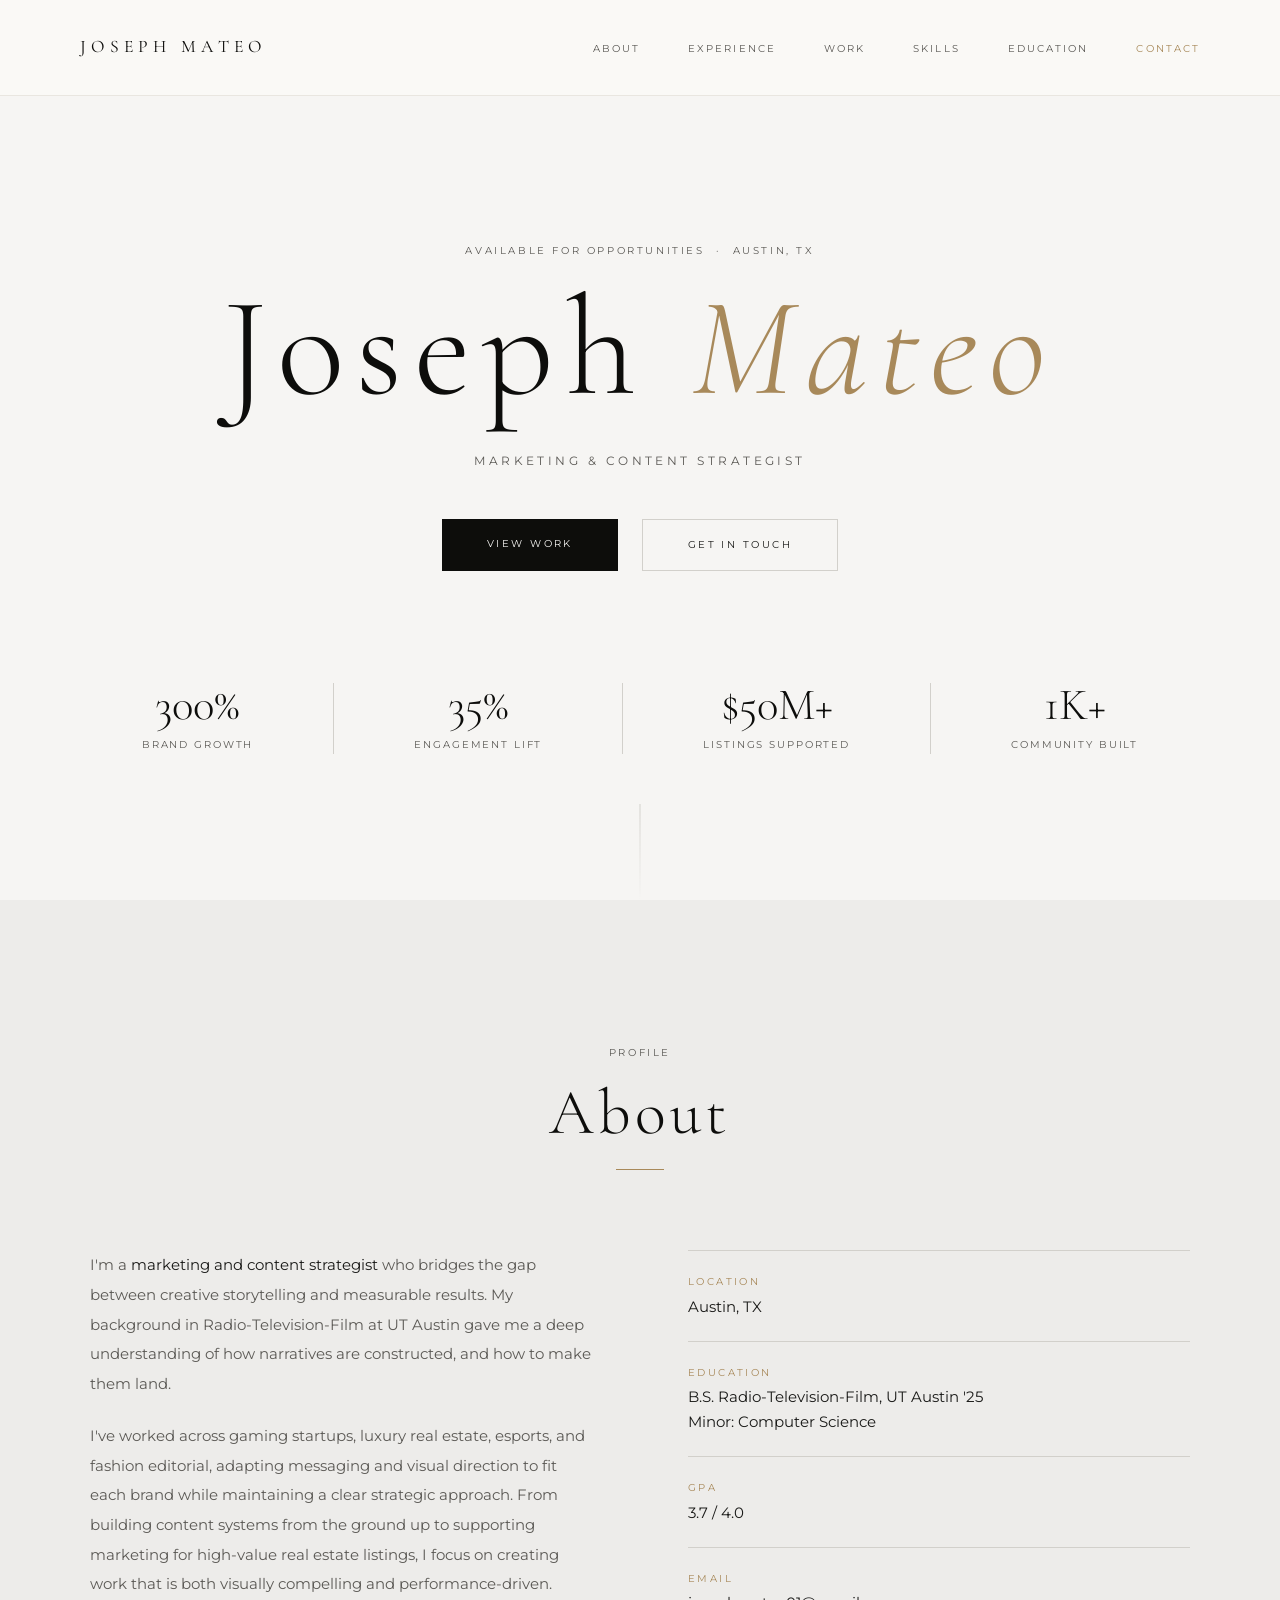
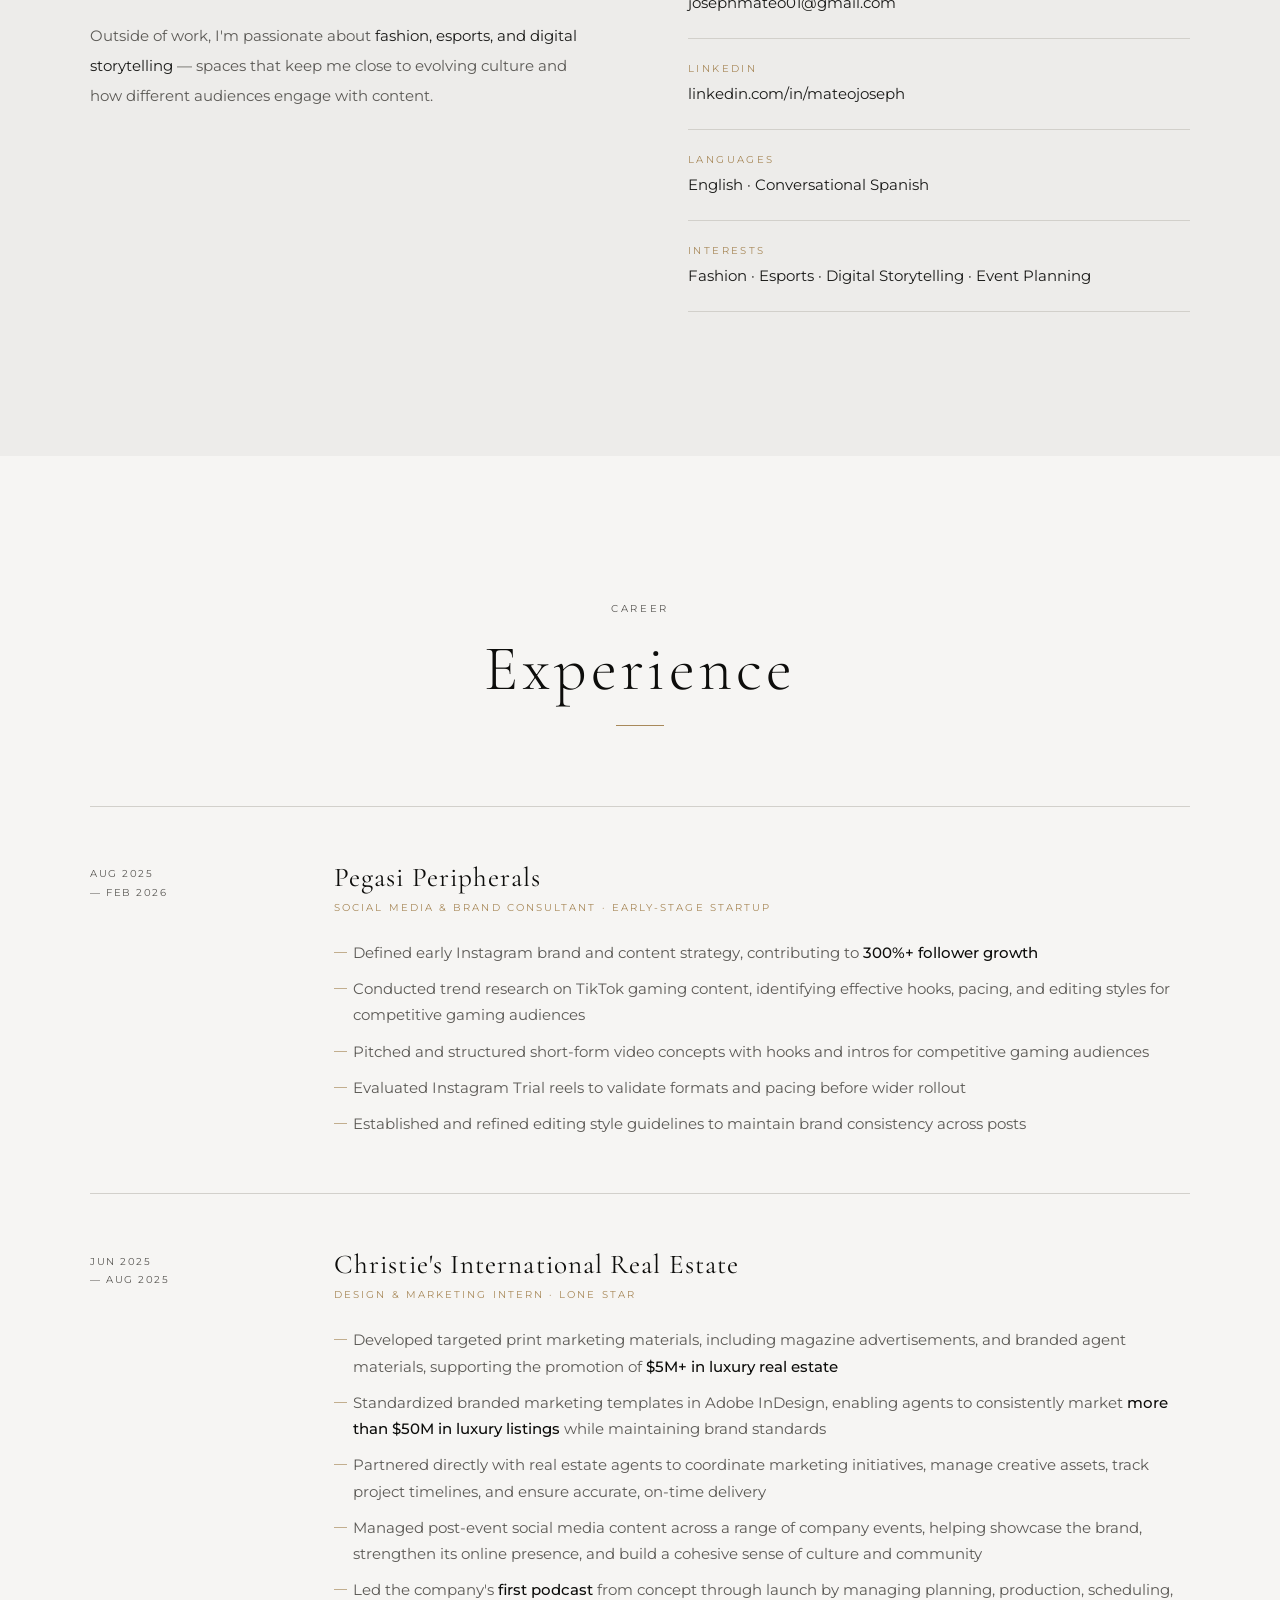
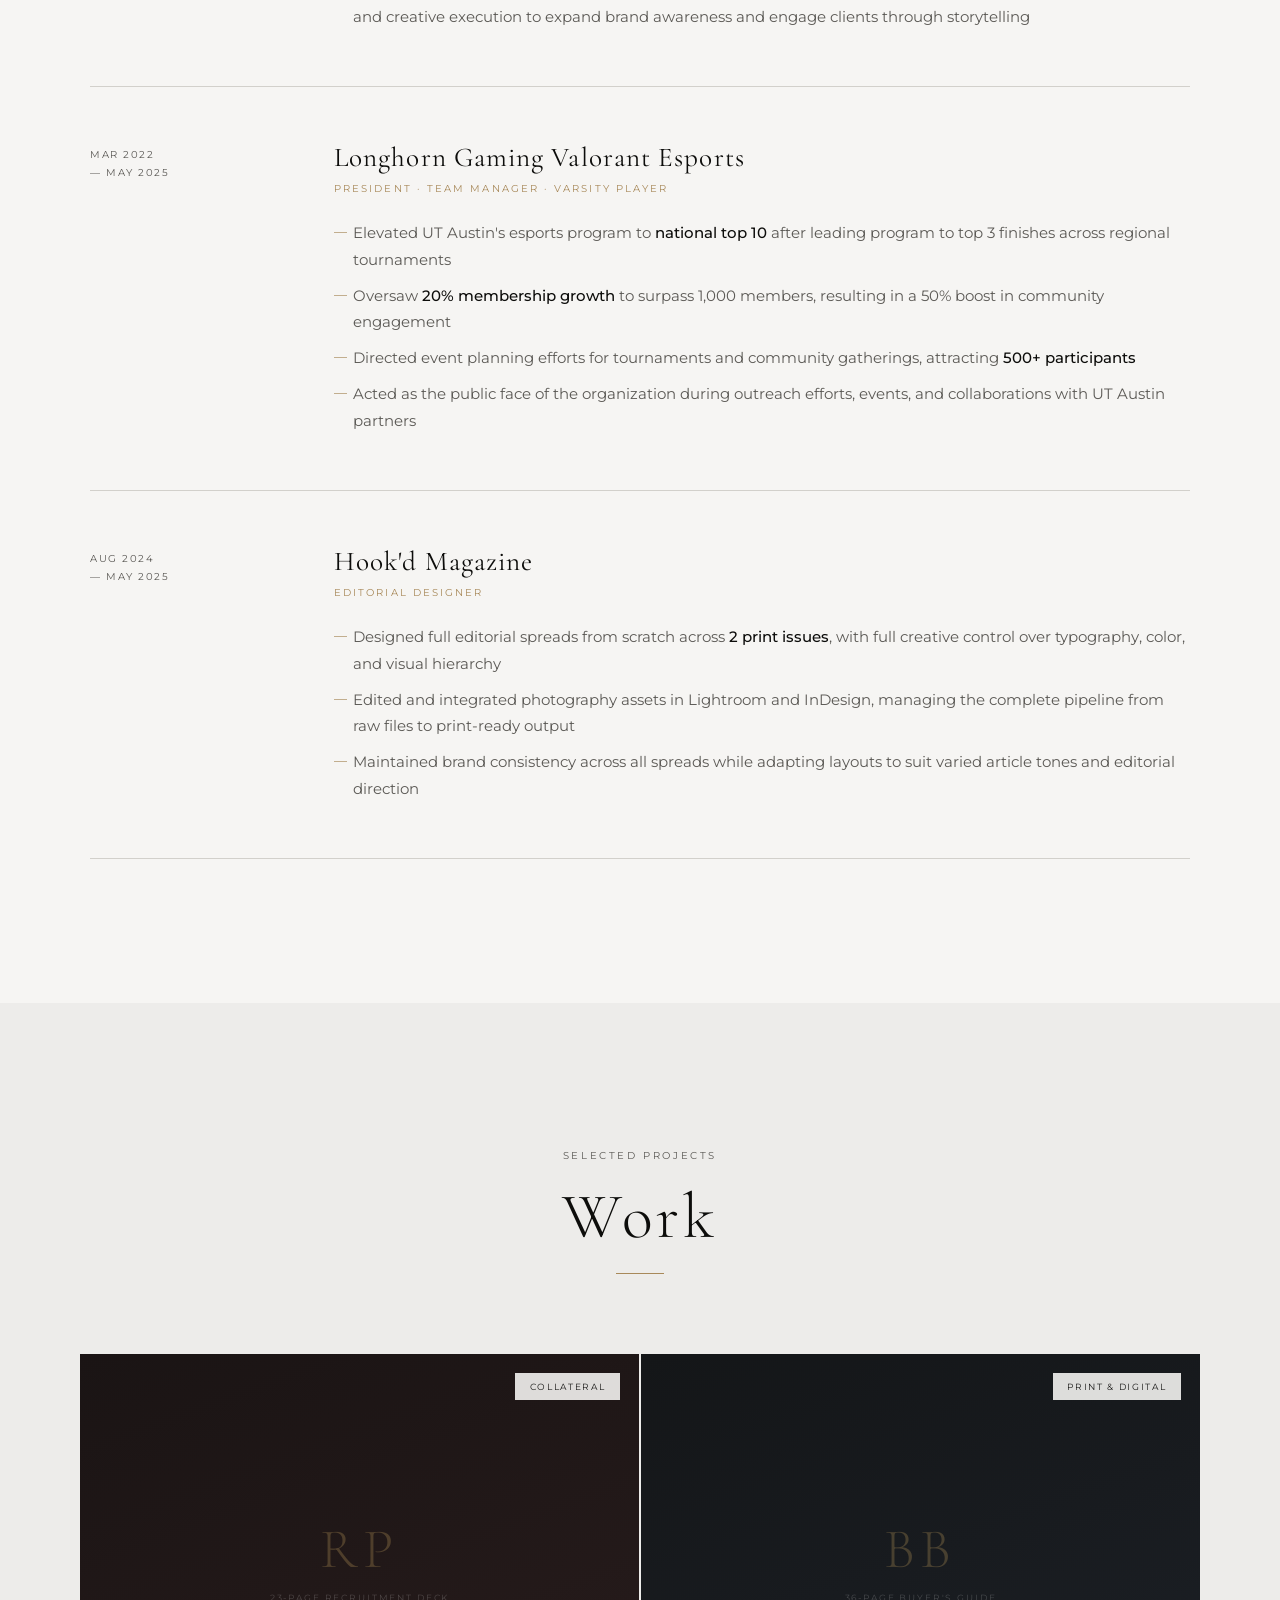
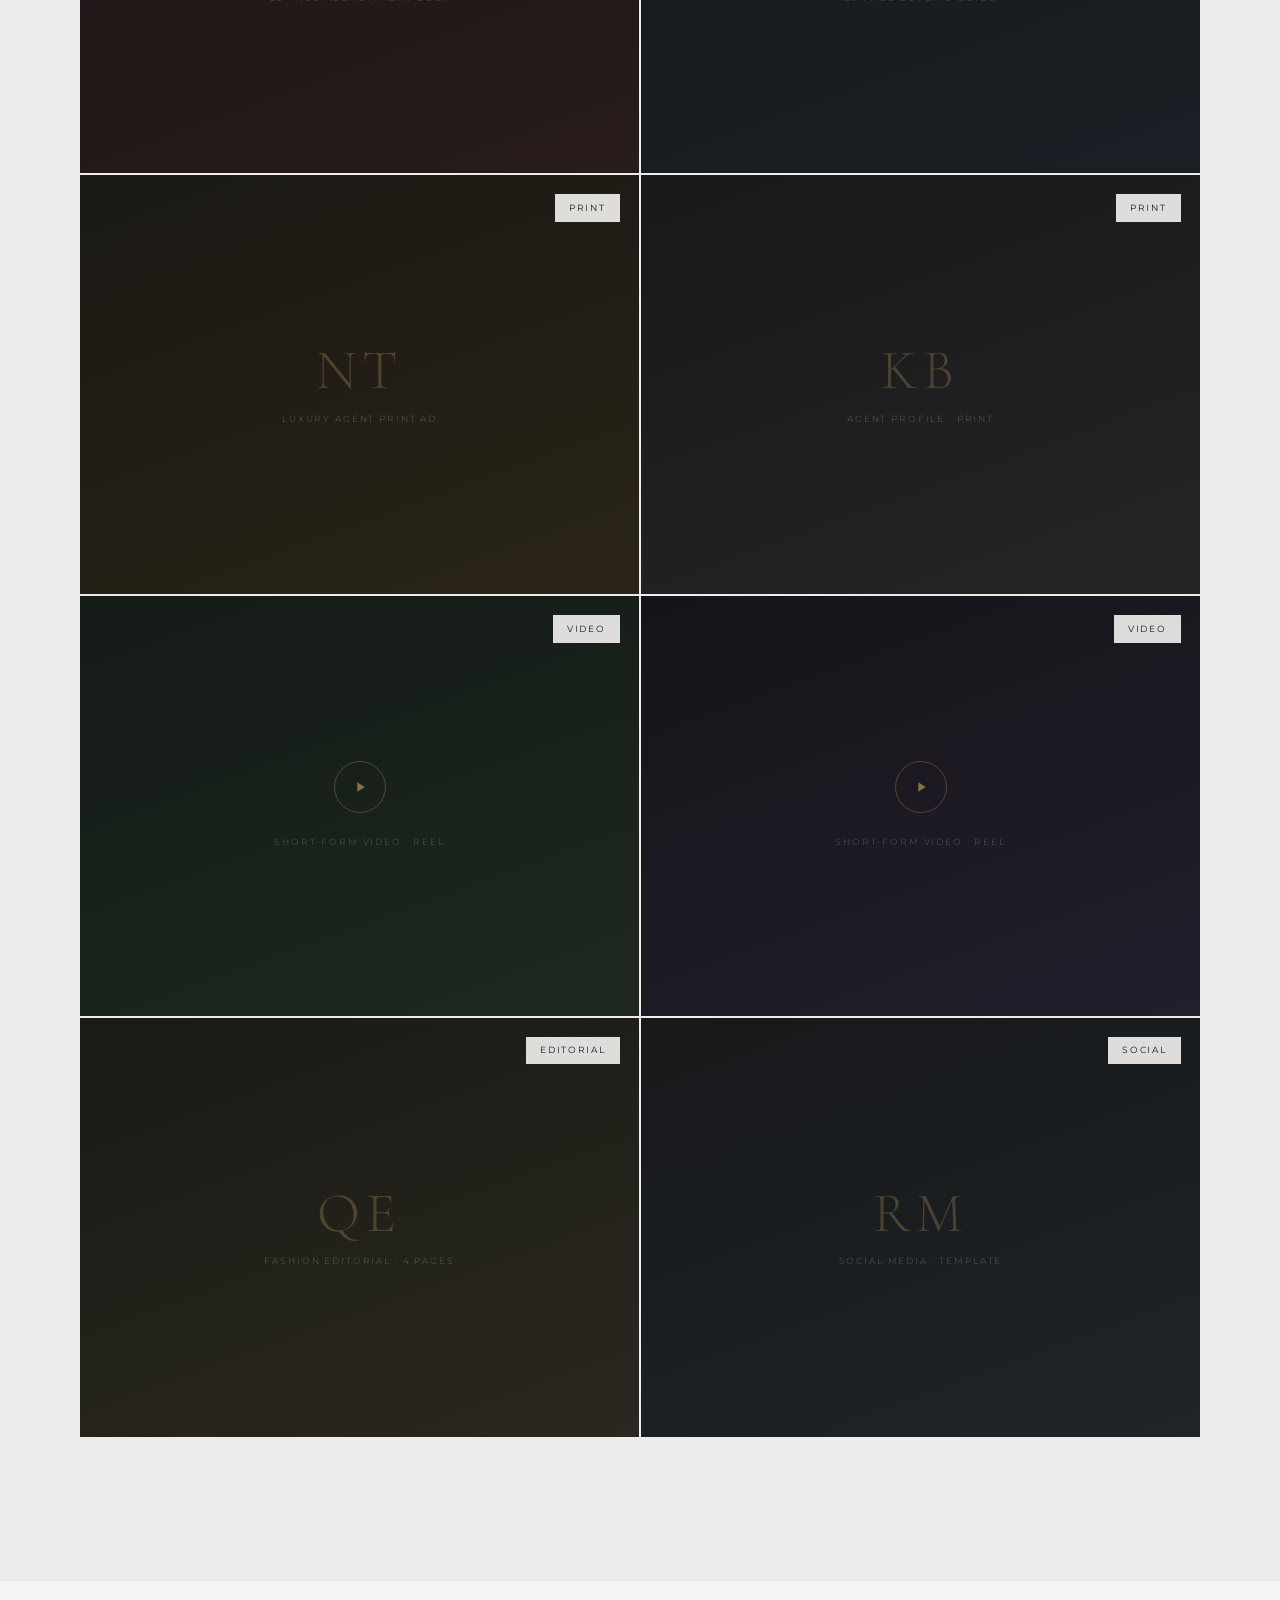
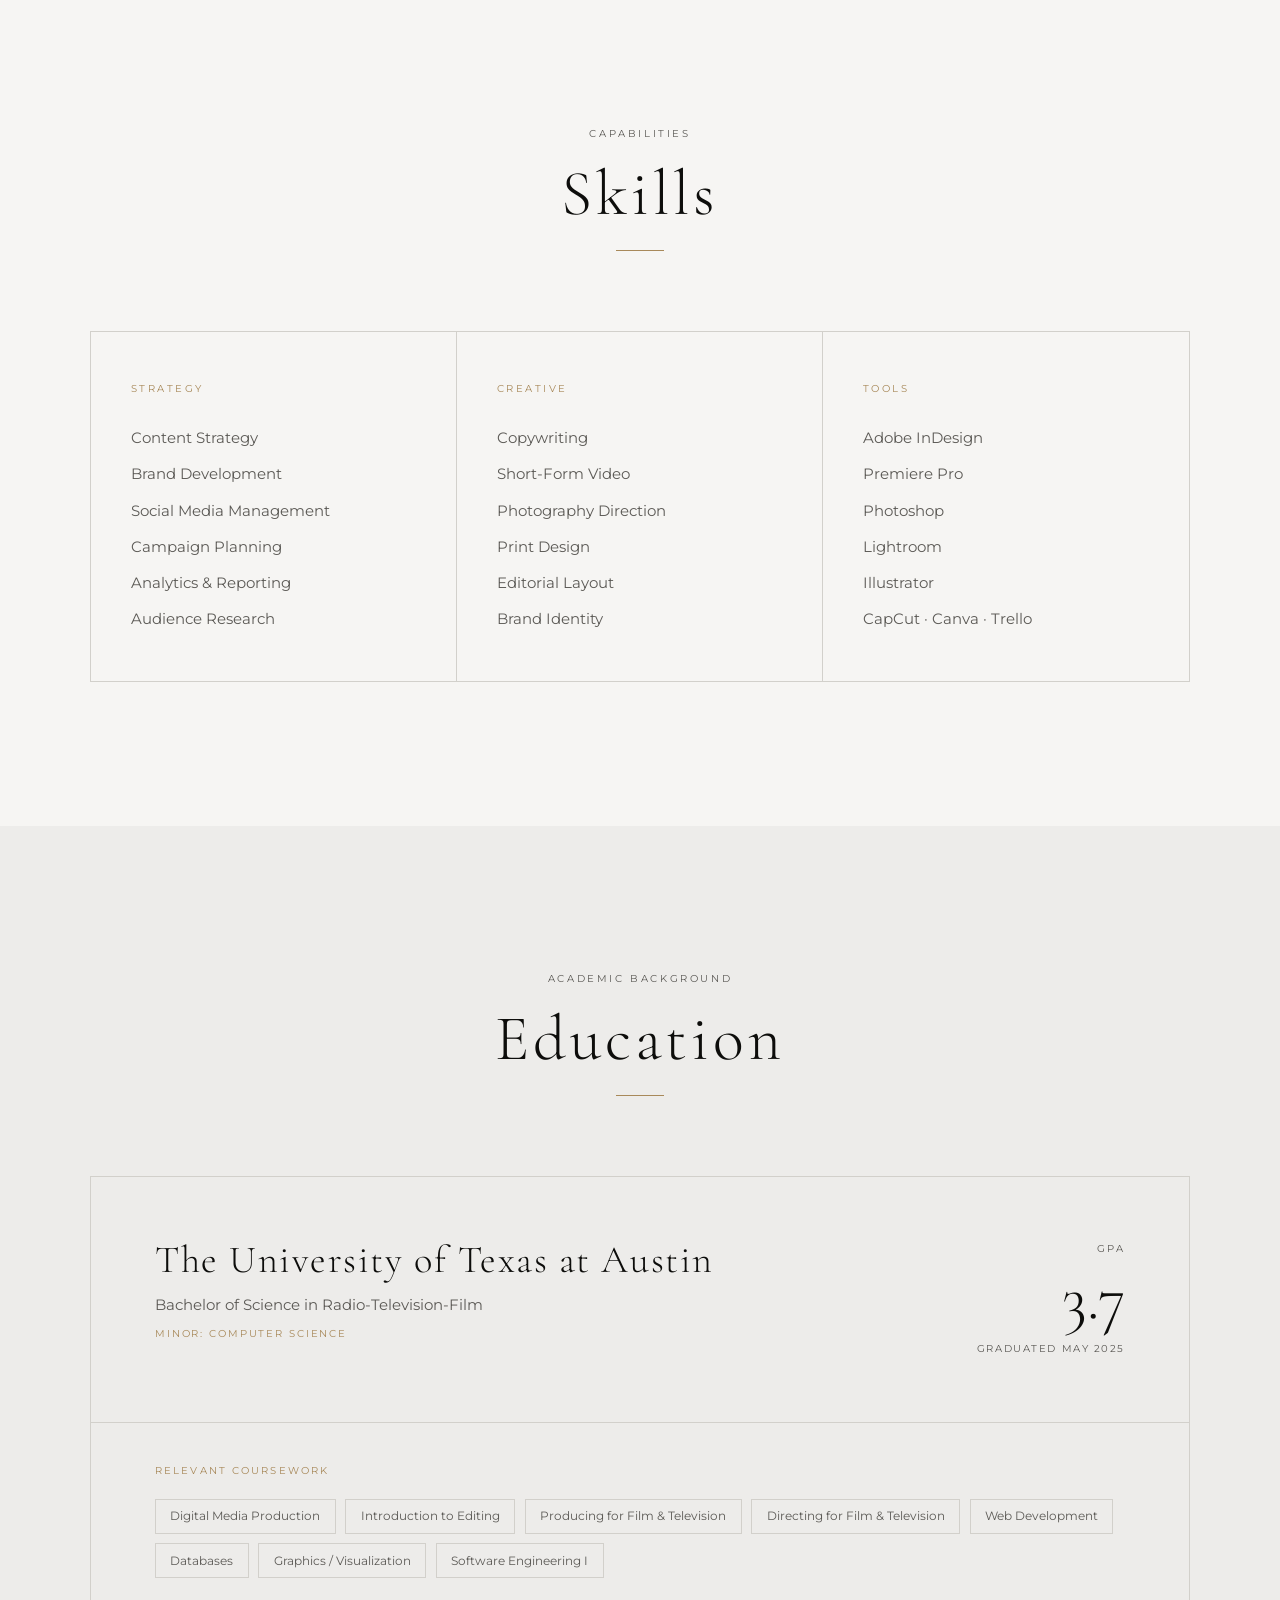
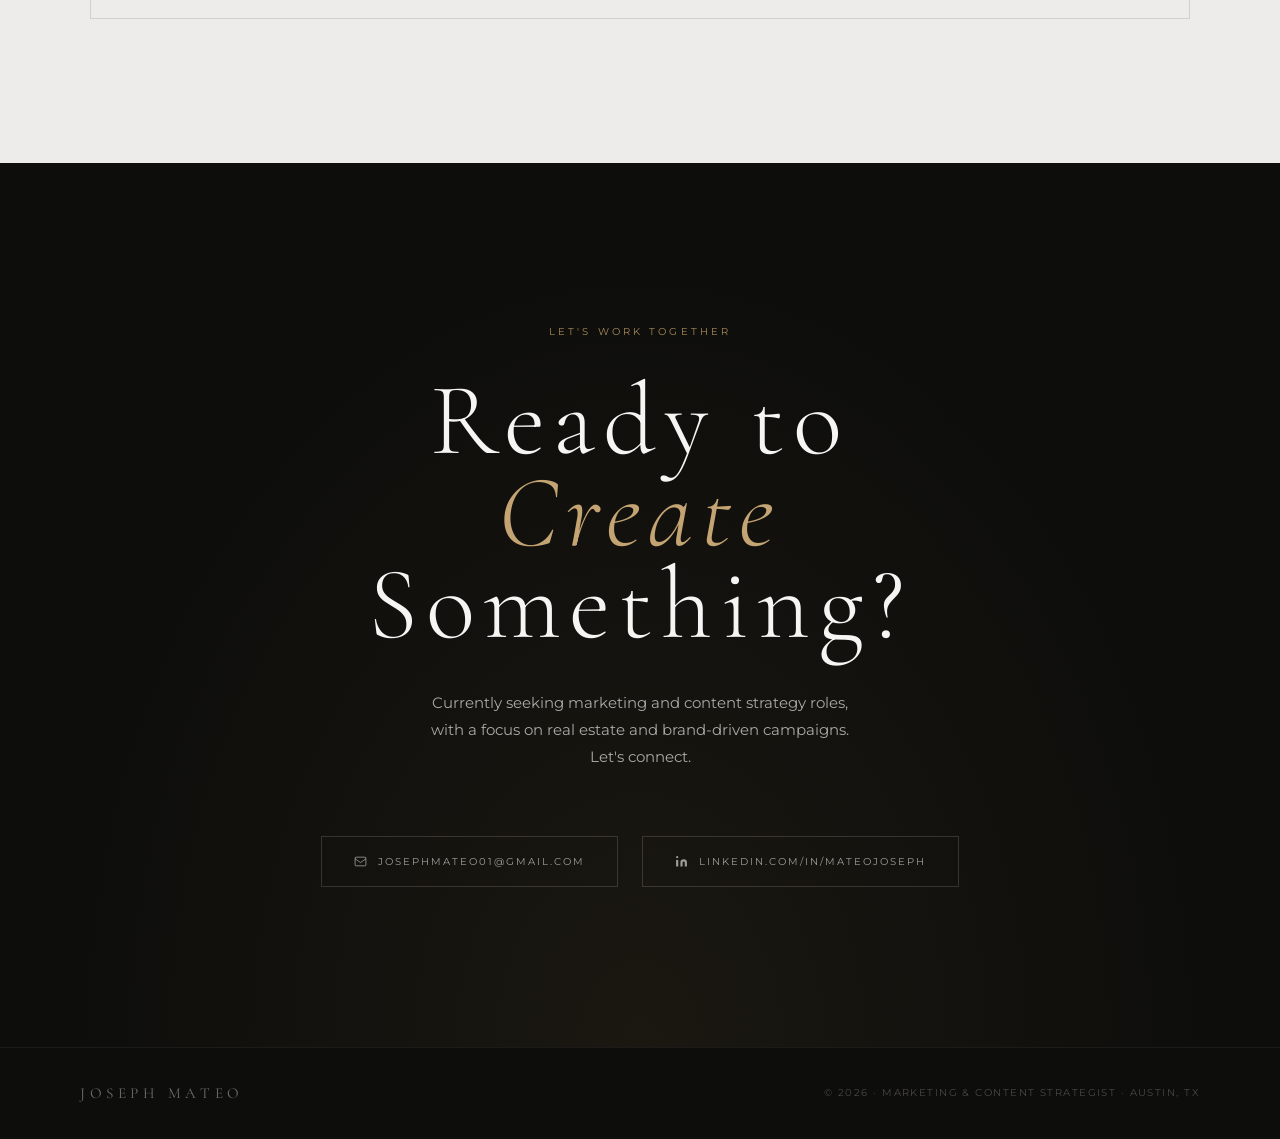
==== commit 140ae14c: "Rearranged work section Prioritized real estate stuff for the most part" ====
--- a/index.html
+++ b/index.html
@@ -1025,6 +1025,100 @@
     </div>
     <div class="work-grid">
 
+      <div class="work-card reveal" onclick="openModal('recruitment')">
+        <div class="work-placeholder ph-recruit">
+          <div class="ph-monogram">RP</div>
+          <div class="ph-sub">23-Page Recruitment Deck</div>
+        </div>
+        <div class="work-type-badge">Collateral</div>
+        <div class="work-card-overlay"></div>
+        <div class="work-card-info">
+          <span class="work-card-tag">Christie's Real Estate · Collateral</span>
+          <div class="work-card-title">Recruitment Deck</div>
+          <div class="work-card-desc">23-page agent recruitment deck designed to attract top-producing real estate talent</div>
+          <span class="work-card-cta">View Deck</span>
+        </div>
+      </div>
+
+      <div class="work-card reveal" onclick="openModal('buyerBook')">
+        <div class="work-placeholder ph-buyer">
+          <div class="ph-monogram">BB</div>
+          <div class="ph-sub">36-Page Buyer's Guide</div>
+        </div>
+        <div class="work-type-badge">Print &amp; Digital</div>
+        <div class="work-card-overlay"></div>
+        <div class="work-card-info">
+          <span class="work-card-tag">Christie's Real Estate · Print &amp; Digital</span>
+          <div class="work-card-title">Buyer Book</div>
+          <div class="work-card-desc">36-page buyer's guide produced for Christie's International Real Estate Lone Star</div>
+          <span class="work-card-cta">View Guide</span>
+        </div>
+      </div>
+
+      <div class="work-card reveal" onclick="openModal('naomi')">
+        <div class="work-placeholder ph-naomi">
+          <div class="ph-monogram">NT</div>
+          <div class="ph-sub">Luxury Agent Print Ad</div>
+        </div>
+        <div class="work-type-badge">Print</div>
+        <div class="work-card-overlay"></div>
+        <div class="work-card-info">
+          <span class="work-card-tag">Christie's Real Estate · Print Advertising</span>
+          <div class="work-card-title">Naomi Thurston</div>
+          <div class="work-card-desc">Luxury agent print ad supporting $105M+ in closed sales</div>
+          <span class="work-card-cta">View Ad</span>
+        </div>
+      </div>
+
+      <div class="work-card reveal" onclick="openModal('kim')">
+        <div class="work-placeholder ph-kim">
+          <div class="ph-monogram">KB</div>
+          <div class="ph-sub">Agent Profile · Print</div>
+        </div>
+        <div class="work-type-badge">Print</div>
+        <div class="work-card-overlay"></div>
+        <div class="work-card-info">
+          <span class="work-card-tag">Christie's Real Estate · Print Advertising</span>
+          <div class="work-card-title">Kim Burke</div>
+          <div class="work-card-desc">Agent profile and testimonial print piece for a Top Producer since 2010</div>
+          <span class="work-card-cta">View Ad</span>
+        </div>
+      </div>
+
+      <div class="work-card reveal" onclick="openModal('salesMeeting')">
+        <div class="work-placeholder ph-sales">
+          <div class="play-ring">
+            <svg width="16" height="16" viewBox="0 0 24 24" fill="rgba(184,151,90,0.7)"><path d="M8 5v14l11-7z"/></svg>
+          </div>
+          <div class="ph-sub" style="margin-top:0.5rem">Short-Form Video · Reel</div>
+        </div>
+        <div class="work-type-badge">Video</div>
+        <div class="work-card-overlay"></div>
+        <div class="work-card-info">
+          <span class="work-card-tag">Christie's Real Estate · Video</span>
+          <div class="work-card-title">Sales Meeting Reel</div>
+          <div class="work-card-desc">Short-form reel produced for Christie's International Real Estate Lone Star</div>
+          <span class="work-card-cta">Watch Reel</span>
+        </div>
+      </div>
+
+      <div class="work-card reveal" onclick="openModal('carpool')">
+        <div class="work-placeholder ph-carpool">
+          <div class="play-ring">
+            <svg width="16" height="16" viewBox="0 0 24 24" fill="rgba(184,151,90,0.7)"><path d="M8 5v14l11-7z"/></svg>
+          </div>
+          <div class="ph-sub" style="margin-top:0.5rem">Short-Form Video · Reel</div>
+        </div>
+        <div class="work-type-badge">Video</div>
+        <div class="work-card-overlay"></div>
+        <div class="work-card-info">
+          <span class="work-card-tag">Christie's Real Estate · Video</span>
+          <div class="work-card-title">Christie's Carpool</div>
+          <div class="work-card-desc">Short-form reel produced for Christie's International Real Estate Lone Star</div>
+          <span class="work-card-cta">Watch Reel</span>
+        </div>
+      </div>
+
       <div class="work-card reveal" onclick="openModal('quantum')">
         <div class="work-placeholder ph-quantum">
           <div class="ph-monogram">QE</div>
@@ -1040,36 +1134,6 @@
         </div>
       </div>
 
-      <div class="work-card reveal" onclick="openModal('naomi')">
-        <div class="work-placeholder ph-naomi">
-          <div class="ph-monogram">NT</div>
-          <div class="ph-sub">Luxury Agent Print Ad</div>
-        </div>
-        <div class="work-type-badge">Print</div>
-        <div class="work-card-overlay"></div>
-        <div class="work-card-info">
-          <span class="work-card-tag">Christie's Real Estate · Print Advertising</span>
-          <div class="work-card-title">Naomi Thurston</div>
-          <div class="work-card-desc">Luxury agent print ad supporting $105M+ in closed sales</div>
-          <span class="work-card-cta">View Ad</span>
-        </div>
-      </div>
-
-      <div class="work-card reveal" onclick="openModal('kim')">
-        <div class="work-placeholder ph-kim">
-          <div class="ph-monogram">KB</div>
-          <div class="ph-sub">Agent Profile · Print</div>
-        </div>
-        <div class="work-type-badge">Print</div>
-        <div class="work-card-overlay"></div>
-        <div class="work-card-info">
-          <span class="work-card-tag">Christie's Real Estate · Print Advertising</span>
-          <div class="work-card-title">Kim Burke</div>
-          <div class="work-card-desc">Agent profile and testimonial print piece for a Top Producer since 2010</div>
-          <span class="work-card-cta">View Ad</span>
-        </div>
-      </div>
-
       <div class="work-card reveal" onclick="openModal('robert')">
         <div class="work-placeholder ph-robert">
           <div class="ph-monogram">RM</div>
@@ -1082,70 +1146,6 @@
           <div class="work-card-title">Robert Mexquitic Testimonial</div>
           <div class="work-card-desc">Client testimonial graphic, part of a standardized template system adopted by 50+ agents</div>
           <span class="work-card-cta">View Graphic</span>
-        </div>
-      </div>
-
-      <div class="work-card reveal" onclick="openModal('salesMeeting')">
-        <div class="work-placeholder ph-sales">
-          <div class="play-ring">
-            <svg width="16" height="16" viewBox="0 0 24 24" fill="rgba(184,151,90,0.7)"><path d="M8 5v14l11-7z"/></svg>
-          </div>
-          <div class="ph-sub" style="margin-top:0.5rem">Short-Form Video · Reel</div>
-        </div>
-        <div class="work-type-badge">Video</div>
-        <div class="work-card-overlay"></div>
-        <div class="work-card-info">
-          <span class="work-card-tag">Christie's Real Estate · Video</span>
-          <div class="work-card-title">Sales Meeting Reel</div>
-          <div class="work-card-desc">Short-form reel produced for Christie's International Real Estate Lone Star</div>
-          <span class="work-card-cta">Watch Reel</span>
-        </div>
-      </div>
-
-      <div class="work-card reveal" onclick="openModal('buyerBook')">
-        <div class="work-placeholder ph-buyer">
-          <div class="ph-monogram">BB</div>
-          <div class="ph-sub">36-Page Buyer's Guide</div>
-        </div>
-        <div class="work-type-badge">Print &amp; Digital</div>
-        <div class="work-card-overlay"></div>
-        <div class="work-card-info">
-          <span class="work-card-tag">Christie's Real Estate · Print &amp; Digital</span>
-          <div class="work-card-title">Buyer Book</div>
-          <div class="work-card-desc">36-page buyer's guide produced for Christie's International Real Estate Lone Star</div>
-          <span class="work-card-cta">View Guide</span>
-        </div>
-      </div>
-
-      <div class="work-card reveal" onclick="openModal('recruitment')">
-        <div class="work-placeholder ph-recruit">
-          <div class="ph-monogram">RP</div>
-          <div class="ph-sub">23-Page Recruitment Deck</div>
-        </div>
-        <div class="work-type-badge">Collateral</div>
-        <div class="work-card-overlay"></div>
-        <div class="work-card-info">
-          <span class="work-card-tag">Christie's Real Estate · Collateral</span>
-          <div class="work-card-title">Recruitment Deck</div>
-          <div class="work-card-desc">23-page agent recruitment deck designed to attract top-producing real estate talent</div>
-          <span class="work-card-cta">View Deck</span>
-        </div>
-      </div>
-
-      <div class="work-card reveal" onclick="openModal('carpool')">
-        <div class="work-placeholder ph-carpool">
-          <div class="play-ring">
-            <svg width="16" height="16" viewBox="0 0 24 24" fill="rgba(184,151,90,0.7)"><path d="M8 5v14l11-7z"/></svg>
-          </div>
-          <div class="ph-sub" style="margin-top:0.5rem">Short-Form Video · Reel</div>
-        </div>
-        <div class="work-type-badge">Video</div>
-        <div class="work-card-overlay"></div>
-        <div class="work-card-info">
-          <span class="work-card-tag">Christie's Real Estate · Video</span>
-          <div class="work-card-title">Christie's Carpool</div>
-          <div class="work-card-desc">Short-form reel produced for Christie's International Real Estate Lone Star</div>
-          <span class="work-card-cta">Watch Reel</span>
         </div>
       </div>
 
